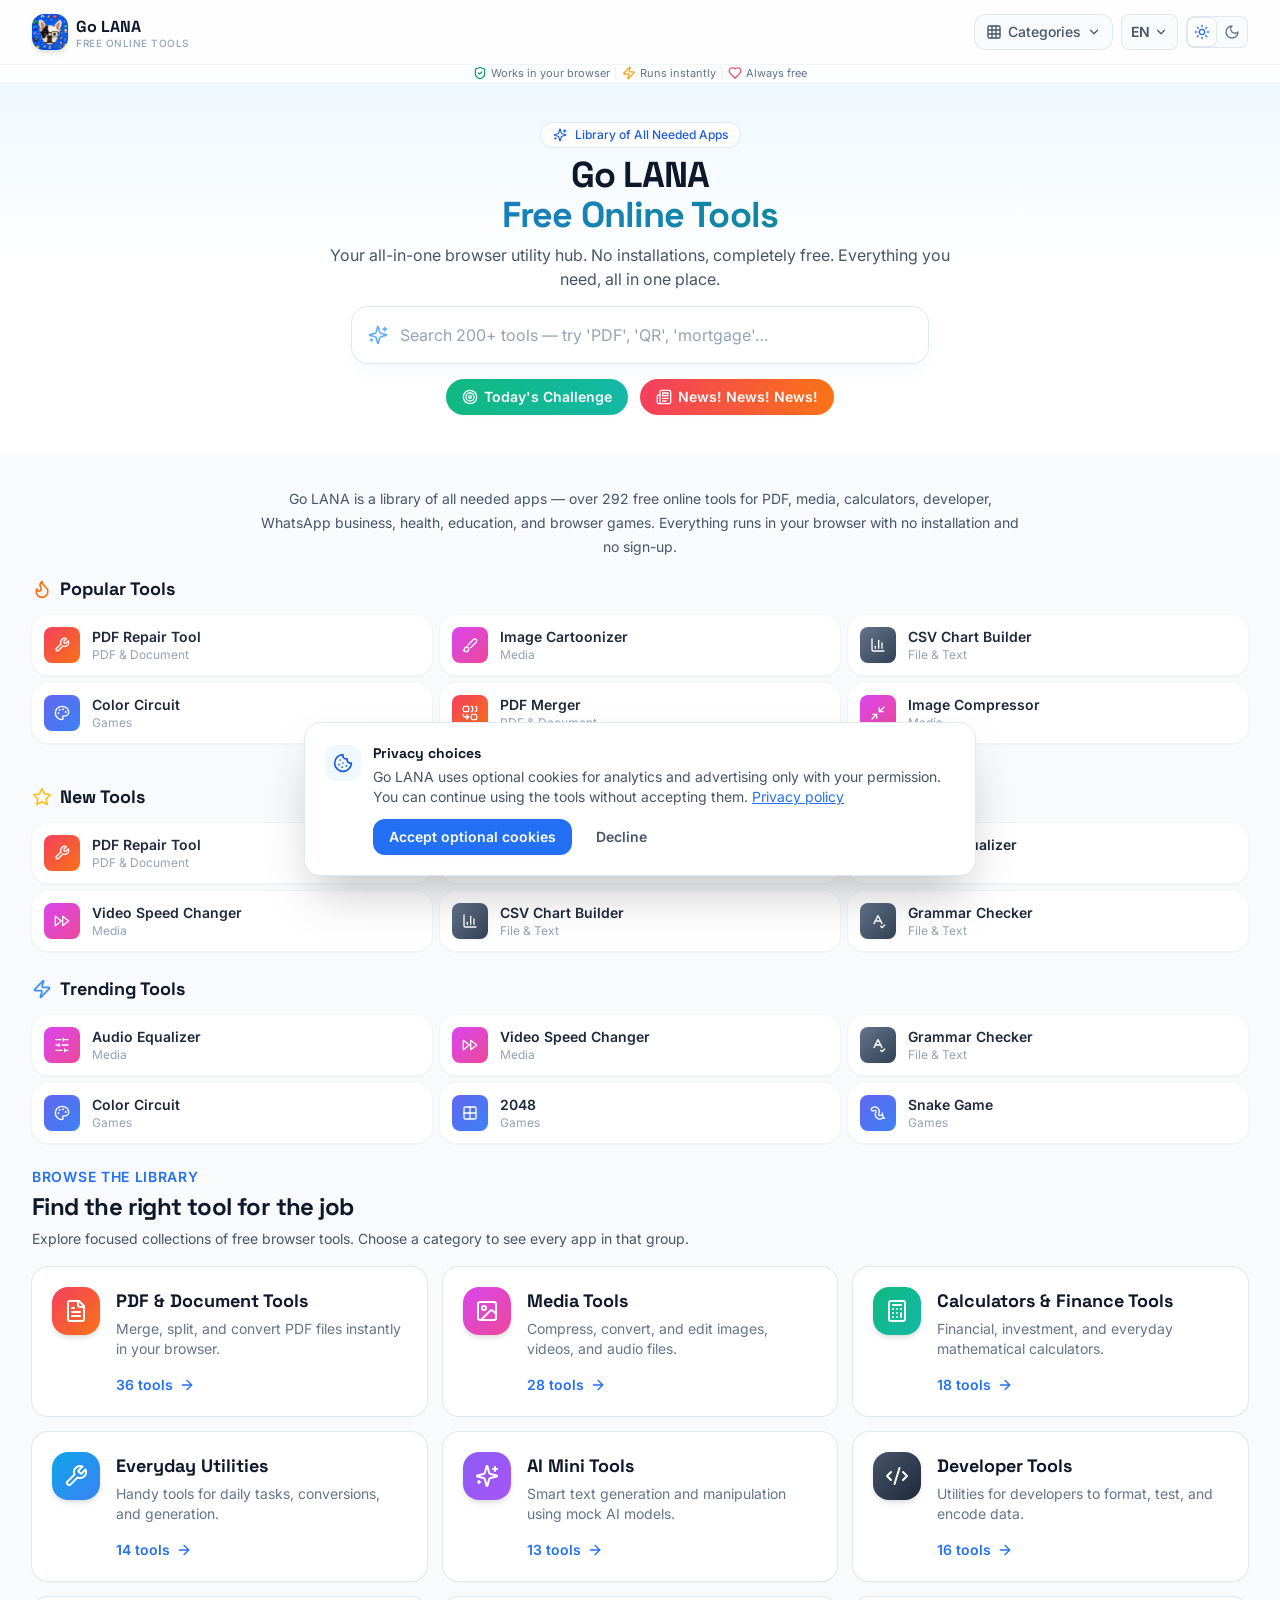
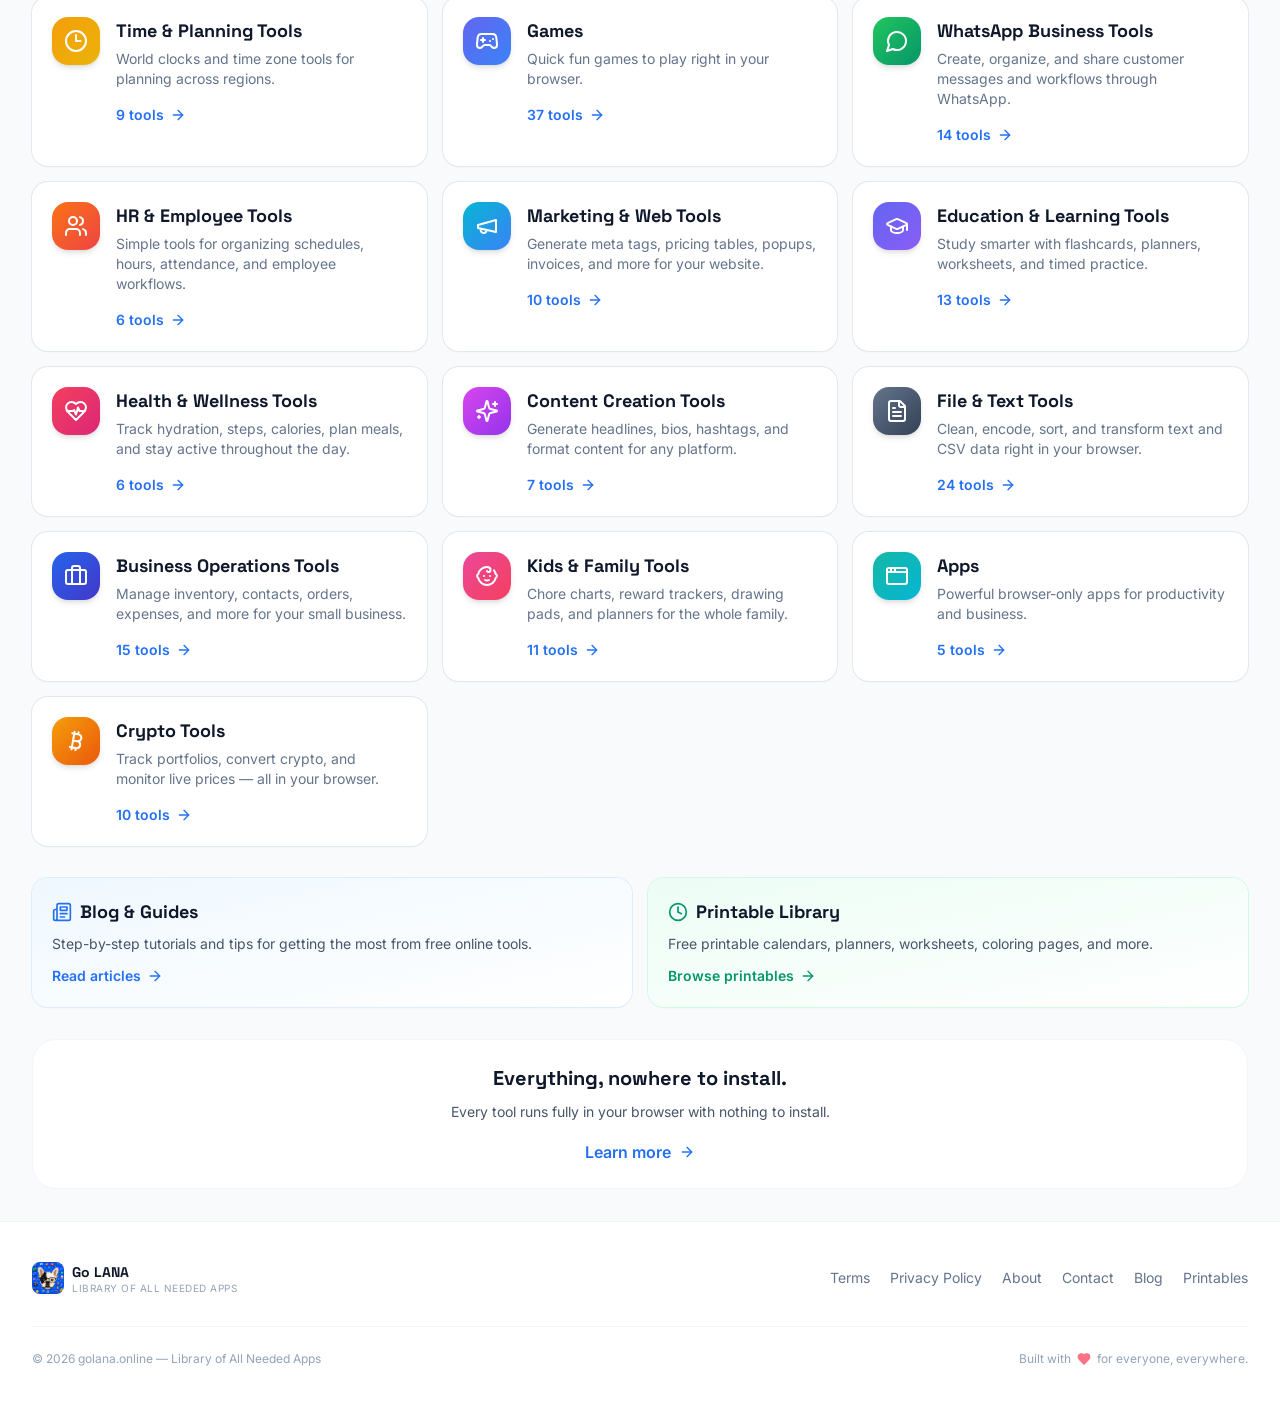
==== index.html @ 44fa3466 "Version 45 - Fixed Daily Homework" ====
<!doctype html>
<html lang="en">
  <head>
    <meta charset="UTF-8" />
    <link rel="icon" type="image/png" href="/icon.png" />
    <meta name="viewport" content="width=device-width, initial-scale=1.0" />
    <meta name="description" content="Go LANA — Free Online Tools. A library of all needed apps: PDF, media, calculators, utilities, AI, developer tools, games and more. No installations, completely free." />
    <meta name="ai-content" content="true" />
    <meta name="llm-friendly" content="true" />
    <meta name="structured-data" content="enabled" />
    <meta name="last-updated" content="2026-09-14" />
    <meta name="google-adsense-account" content="ca-pub-1838841424732275" />
    <meta name="google-site-verification" content="e6k9hyZIUOwRAFgraq1MeLa_KR2uTgmNMEaawZYPJcY" />
    <link rel="alternate" hrefLang="x-default" href="https://golana.online" />
    <script type="application/ld+json">
    {
      "@context": "https://schema.org",
      "@type": "Organization",
      "name": "Go LANA",
      "url": "https://golana.online",
      "logo": "https://golana.online/icon.png",
      "description": "Free online tools, calculators, converters, games, and printables that run entirely in your browser.",
      "email": "golana.online@gmail.com"
    }
    </script>
    <script type="application/ld+json">
    {
      "@context": "https://schema.org",
      "@type": "WebSite",
      "name": "Go LANA",
      "url": "https://golana.online",
      "potentialAction": {
        "@type": "SearchAction",
        "target": {
          "@type": "EntryPoint",
          "urlTemplate": "https://golana.online/?q={search_term_string}"
        },
        "query-input": "required name=search_term_string"
      }
    }
    </script>
    <title>Go LANA — Free Online Tools</title>
    <meta property="og:image" content="https://golana.online/icon.png" />
    <meta name="twitter:card" content="summary_large_image" />
    <meta name="twitter:image" content="https://golana.online/icon.png" />
    <script async src="https://pagead2.googlesyndication.com/pagead/js/adsbygoogle.js?client=ca-pub-1838841424732275"
      crossorigin="anonymous" data-ad-client="ca-pub-1838841424732275"></script>
    <!-- Google tag (gtag.js) -->
    <script async src="https://www.googletagmanager.com/gtag/js?id=G-EPSS2SX1LB"></script>
    <script>
      window.dataLayer = window.dataLayer || [];
      function gtag(){dataLayer.push(arguments);}
      gtag('js', new Date());
      gtag('config', 'G-EPSS2SX1LB');
    </script>
    <link rel="preconnect" href="https://fonts.googleapis.com" />
    <link rel="preconnect" href="https://fonts.gstatic.com" crossorigin />
    <link href="https://fonts.googleapis.com/css2?family=Inter:wght@400;500;600;700&family=Space+Grotesk:wght@500;600;700&display=swap" rel="stylesheet" />
    <link rel="alternate" type="text/plain" href="/llms.txt" />
    <link rel="alternate" type="text/plain" href="/ai.txt" />
    <script type="module" crossorigin src="/assets/index-BkbF9NR-.js"></script>
    <link rel="stylesheet" crossorigin href="/assets/index-C2apzm7P.css">
  </head>
  <body>
    <div id="root">
      <noscript>
        <main style="max-width: 760px; margin: 0 auto; padding: 48px 20px; font-family: Arial, sans-serif; color: #0f172a;">
          <h1>Go LANA — Free Online Tools</h1>
          <p>Go LANA is a library of free browser-based tools for PDFs, media, calculators, developer utilities, business tasks, education, health, and games.</p>
          <p>JavaScript is required to use the interactive tools. You can browse the <a href="/sitemap.xml">site map</a> or read our <a href="/#/page/about">about page</a>.</p>
        </main>
      </noscript>
    </div>
  </body>
</html>
---- assets/index-C2apzm7P.css ----
*,:before,:after{--tw-border-spacing-x: 0;--tw-border-spacing-y: 0;--tw-translate-x: 0;--tw-translate-y: 0;--tw-rotate: 0;--tw-skew-x: 0;--tw-skew-y: 0;--tw-scale-x: 1;--tw-scale-y: 1;--tw-pan-x: ;--tw-pan-y: ;--tw-pinch-zoom: ;--tw-scroll-snap-strictness: proximity;--tw-gradient-from-position: ;--tw-gradient-via-position: ;--tw-gradient-to-position: ;--tw-ordinal: ;--tw-slashed-zero: ;--tw-numeric-figure: ;--tw-numeric-spacing: ;--tw-numeric-fraction: ;--tw-ring-inset: ;--tw-ring-offset-width: 0px;--tw-ring-offset-color: #fff;--tw-ring-color: rgb(59 130 246 / .5);--tw-ring-offset-shadow: 0 0 #0000;--tw-ring-shadow: 0 0 #0000;--tw-shadow: 0 0 #0000;--tw-shadow-colored: 0 0 #0000;--tw-blur: ;--tw-brightness: ;--tw-contrast: ;--tw-grayscale: ;--tw-hue-rotate: ;--tw-invert: ;--tw-saturate: ;--tw-sepia: ;--tw-drop-shadow: ;--tw-backdrop-blur: ;--tw-backdrop-brightness: ;--tw-backdrop-contrast: ;--tw-backdrop-grayscale: ;--tw-backdrop-hue-rotate: ;--tw-backdrop-invert: ;--tw-backdrop-opacity: ;--tw-backdrop-saturate: ;--tw-backdrop-sepia: ;--tw-contain-size: ;--tw-contain-layout: ;--tw-contain-paint: ;--tw-contain-style: }::backdrop{--tw-border-spacing-x: 0;--tw-border-spacing-y: 0;--tw-translate-x: 0;--tw-translate-y: 0;--tw-rotate: 0;--tw-skew-x: 0;--tw-skew-y: 0;--tw-scale-x: 1;--tw-scale-y: 1;--tw-pan-x: ;--tw-pan-y: ;--tw-pinch-zoom: ;--tw-scroll-snap-strictness: proximity;--tw-gradient-from-position: ;--tw-gradient-via-position: ;--tw-gradient-to-position: ;--tw-ordinal: ;--tw-slashed-zero: ;--tw-numeric-figure: ;--tw-numeric-spacing: ;--tw-numeric-fraction: ;--tw-ring-inset: ;--tw-ring-offset-width: 0px;--tw-ring-offset-color: #fff;--tw-ring-color: rgb(59 130 246 / .5);--tw-ring-offset-shadow: 0 0 #0000;--tw-ring-shadow: 0 0 #0000;--tw-shadow: 0 0 #0000;--tw-shadow-colored: 0 0 #0000;--tw-blur: ;--tw-brightness: ;--tw-contrast: ;--tw-grayscale: ;--tw-hue-rotate: ;--tw-invert: ;--tw-saturate: ;--tw-sepia: ;--tw-drop-shadow: ;--tw-backdrop-blur: ;--tw-backdrop-brightness: ;--tw-backdrop-contrast: ;--tw-backdrop-grayscale: ;--tw-backdrop-hue-rotate: ;--tw-backdrop-invert: ;--tw-backdrop-opacity: ;--tw-backdrop-saturate: ;--tw-backdrop-sepia: ;--tw-contain-size: ;--tw-contain-layout: ;--tw-contain-paint: ;--tw-contain-style: }*,:before,:after{box-sizing:border-box;border-width:0;border-style:solid;border-color:#e5e7eb}:before,:after{--tw-content: ""}html,:host{line-height:1.5;-webkit-text-size-adjust:100%;-moz-tab-size:4;-o-tab-size:4;tab-size:4;font-family:Inter,ui-sans-serif,system-ui,sans-serif;font-feature-settings:normal;font-variation-settings:normal;-webkit-tap-highlight-color:transparent}body{margin:0;line-height:inherit}hr{height:0;color:inherit;border-top-width:1px}abbr:where([title]){-webkit-text-decoration:underline dotted;text-decoration:underline dotted}h1,h2,h3,h4,h5,h6{font-size:inherit;font-weight:inherit}a{color:inherit;text-decoration:inherit}b,strong{font-weight:bolder}code,kbd,samp,pre{font-family:ui-monospace,SFMono-Regular,Menlo,Monaco,Consolas,Liberation Mono,Courier New,monospace;font-feature-settings:normal;font-variation-settings:normal;font-size:1em}small{font-size:80%}sub,sup{font-size:75%;line-height:0;position:relative;vertical-align:baseline}sub{bottom:-.25em}sup{top:-.5em}table{text-indent:0;border-color:inherit;border-collapse:collapse}button,input,optgroup,select,textarea{font-family:inherit;font-feature-settings:inherit;font-variation-settings:inherit;font-size:100%;font-weight:inherit;line-height:inherit;letter-spacing:inherit;color:inherit;margin:0;padding:0}button,select{text-transform:none}button,input:where([type=button]),input:where([type=reset]),input:where([type=submit]){-webkit-appearance:button;background-color:transparent;background-image:none}:-moz-focusring{outline:auto}:-moz-ui-invalid{box-shadow:none}progress{vertical-align:baseline}::-webkit-inner-spin-button,::-webkit-outer-spin-button{height:auto}[type=search]{-webkit-appearance:textfield;outline-offset:-2px}::-webkit-search-decoration{-webkit-appearance:none}::-webkit-file-upload-button{-webkit-appearance:button;font:inherit}summary{display:list-item}blockquote,dl,dd,h1,h2,h3,h4,h5,h6,hr,figure,p,pre{margin:0}fieldset{margin:0;padding:0}legend{padding:0}ol,ul,menu{list-style:none;margin:0;padding:0}dialog{padding:0}textarea{resize:vertical}input::-moz-placeholder,textarea::-moz-placeholder{opacity:1;color:#9ca3af}input::placeholder,textarea::placeholder{opacity:1;color:#9ca3af}button,[role=button]{cursor:pointer}:disabled{cursor:default}img,svg,video,canvas,audio,iframe,embed,object{display:block;vertical-align:middle}img,video{max-width:100%;height:auto}[hidden]:where(:not([hidden=until-found])){display:none}.container{width:100%}@media (min-width: 400px){.container{max-width:400px}}@media (min-width: 640px){.container{max-width:640px}}@media (min-width: 768px){.container{max-width:768px}}@media (min-width: 1024px){.container{max-width:1024px}}@media (min-width: 1280px){.container{max-width:1280px}}@media (min-width: 1536px){.container{max-width:1536px}}.container-page{margin-left:auto;margin-right:auto;width:100%;max-width:80rem;padding-left:1rem;padding-right:1rem}@media (min-width: 640px){.container-page{padding-left:1.5rem;padding-right:1.5rem}}@media (min-width: 1024px){.container-page{padding-left:2rem;padding-right:2rem}}.btn-primary{display:inline-flex;align-items:center;justify-content:center;gap:.5rem;overflow-wrap:break-word;border-radius:.75rem;padding:.625rem 1rem;text-align:center;font-size:.875rem;line-height:1.25rem;font-weight:600;line-height:1.25;transition-property:all;transition-timing-function:cubic-bezier(.4,0,.2,1);transition-duration:.2s}.btn-primary:focus{outline:2px solid transparent;outline-offset:2px}.btn-primary:focus-visible{--tw-ring-offset-shadow: var(--tw-ring-inset) 0 0 0 var(--tw-ring-offset-width) var(--tw-ring-offset-color);--tw-ring-shadow: var(--tw-ring-inset) 0 0 0 calc(2px + var(--tw-ring-offset-width)) var(--tw-ring-color);box-shadow:var(--tw-ring-offset-shadow),var(--tw-ring-shadow),var(--tw-shadow, 0 0 #0000);--tw-ring-opacity: 1;--tw-ring-color: rgb(59 142 255 / var(--tw-ring-opacity, 1));--tw-ring-offset-width: 2px}.btn-primary:disabled{cursor:not-allowed;opacity:.5}.btn-primary{--tw-bg-opacity: 1;background-color:rgb(36 112 245 / var(--tw-bg-opacity, 1));--tw-text-opacity: 1;color:rgb(255 255 255 / var(--tw-text-opacity, 1));--tw-shadow: 0 1px 2px 0 rgb(0 0 0 / .05);--tw-shadow-colored: 0 1px 2px 0 var(--tw-shadow-color);box-shadow:var(--tw-ring-offset-shadow, 0 0 #0000),var(--tw-ring-shadow, 0 0 #0000),var(--tw-shadow)}.dark .btn-primary{color:#f1f5f9;box-shadow:none}.btn-primary:hover{--tw-bg-opacity: 1;background-color:rgb(28 90 224 / var(--tw-bg-opacity, 1))}.btn-primary:active{--tw-scale-x: .98;--tw-scale-y: .98;transform:translate(var(--tw-translate-x),var(--tw-translate-y)) rotate(var(--tw-rotate)) skew(var(--tw-skew-x)) skewY(var(--tw-skew-y)) scaleX(var(--tw-scale-x)) scaleY(var(--tw-scale-y))}.btn-secondary{display:inline-flex;align-items:center;justify-content:center;gap:.5rem;overflow-wrap:break-word;border-radius:.75rem;padding:.625rem 1rem;text-align:center;font-size:.875rem;line-height:1.25rem;font-weight:600;line-height:1.25;transition-property:all;transition-timing-function:cubic-bezier(.4,0,.2,1);transition-duration:.2s}.btn-secondary:focus{outline:2px solid transparent;outline-offset:2px}.btn-secondary:focus-visible{--tw-ring-offset-shadow: var(--tw-ring-inset) 0 0 0 var(--tw-ring-offset-width) var(--tw-ring-offset-color);--tw-ring-shadow: var(--tw-ring-inset) 0 0 0 calc(2px + var(--tw-ring-offset-width)) var(--tw-ring-color);box-shadow:var(--tw-ring-offset-shadow),var(--tw-ring-shadow),var(--tw-shadow, 0 0 #0000);--tw-ring-opacity: 1;--tw-ring-color: rgb(59 142 255 / var(--tw-ring-opacity, 1));--tw-ring-offset-width: 2px}.btn-secondary:disabled{cursor:not-allowed;opacity:.5}.btn-secondary{--tw-bg-opacity: 1;background-color:rgb(255 255 255 / var(--tw-bg-opacity, 1));--tw-text-opacity: 1;color:rgb(51 65 85 / var(--tw-text-opacity, 1));--tw-ring-offset-shadow: var(--tw-ring-inset) 0 0 0 var(--tw-ring-offset-width) var(--tw-ring-offset-color);--tw-ring-shadow: var(--tw-ring-inset) 0 0 0 calc(1px + var(--tw-ring-offset-width)) var(--tw-ring-color);box-shadow:var(--tw-ring-offset-shadow),var(--tw-ring-shadow),var(--tw-shadow, 0 0 #0000);--tw-ring-inset: inset;--tw-ring-opacity: 1;--tw-ring-color: rgb(226 232 240 / var(--tw-ring-opacity, 1))}.dark .btn-secondary{background-color:#131c31;color:#cbd5e1;--tw-ring-color: #1e293b;box-shadow:inset 0 0 0 var(--tw-ring-inset-width, 0) var(--tw-ring-color)}.dark .btn-secondary:hover{background-color:#1e293b;--tw-ring-color: #475569}.btn-secondary:hover{--tw-bg-opacity: 1;background-color:rgb(248 250 252 / var(--tw-bg-opacity, 1));--tw-ring-opacity: 1;--tw-ring-color: rgb(203 213 225 / var(--tw-ring-opacity, 1))}.btn-ghost{display:inline-flex;align-items:center;justify-content:center;gap:.5rem;overflow-wrap:break-word;border-radius:.75rem;padding:.625rem 1rem;text-align:center;font-size:.875rem;line-height:1.25rem;font-weight:600;line-height:1.25;transition-property:all;transition-timing-function:cubic-bezier(.4,0,.2,1);transition-duration:.2s}.btn-ghost:focus{outline:2px solid transparent;outline-offset:2px}.btn-ghost:focus-visible{--tw-ring-offset-shadow: var(--tw-ring-inset) 0 0 0 var(--tw-ring-offset-width) var(--tw-ring-offset-color);--tw-ring-shadow: var(--tw-ring-inset) 0 0 0 calc(2px + var(--tw-ring-offset-width)) var(--tw-ring-color);box-shadow:var(--tw-ring-offset-shadow),var(--tw-ring-shadow),var(--tw-shadow, 0 0 #0000);--tw-ring-opacity: 1;--tw-ring-color: rgb(59 142 255 / var(--tw-ring-opacity, 1));--tw-ring-offset-width: 2px}.btn-ghost:disabled{cursor:not-allowed;opacity:.5}.btn-ghost{--tw-text-opacity: 1;color:rgb(71 85 105 / var(--tw-text-opacity, 1))}.dark .btn-ghost{color:#94a3b8}.dark .btn-ghost:hover{background-color:#1e293b;color:#f1f5f9}.btn-ghost:hover{--tw-bg-opacity: 1;background-color:rgb(241 245 249 / var(--tw-bg-opacity, 1));--tw-text-opacity: 1;color:rgb(15 23 42 / var(--tw-text-opacity, 1))}.card{border-radius:1rem;--tw-bg-opacity: 1;background-color:rgb(255 255 255 / var(--tw-bg-opacity, 1));--tw-shadow: 0 1px 2px 0 rgb(16 24 40 / .04), 0 1px 3px 0 rgb(16 24 40 / .06);--tw-shadow-colored: 0 1px 2px 0 var(--tw-shadow-color), 0 1px 3px 0 var(--tw-shadow-color);box-shadow:var(--tw-ring-offset-shadow, 0 0 #0000),var(--tw-ring-shadow, 0 0 #0000),var(--tw-shadow);--tw-ring-offset-shadow: var(--tw-ring-inset) 0 0 0 var(--tw-ring-offset-width) var(--tw-ring-offset-color);--tw-ring-shadow: var(--tw-ring-inset) 0 0 0 calc(1px + var(--tw-ring-offset-width)) var(--tw-ring-color);box-shadow:var(--tw-ring-offset-shadow),var(--tw-ring-shadow),var(--tw-shadow, 0 0 #0000);--tw-ring-opacity: 1;--tw-ring-color: rgb(241 245 249 / var(--tw-ring-opacity, 1));transition-property:all;transition-timing-function:cubic-bezier(.4,0,.2,1);transition-duration:.2s}.dark .card{background-color:#131c31;--tw-ring-color: #1e293b;box-shadow:none}.\!input{width:100%;min-width:0px;border-radius:.75rem;border-width:0px;--tw-bg-opacity: 1;background-color:rgb(255 255 255 / var(--tw-bg-opacity, 1));padding:.625rem .875rem;font-size:.875rem;line-height:1.25rem;--tw-text-opacity: 1;color:rgb(15 23 42 / var(--tw-text-opacity, 1));--tw-ring-offset-shadow: var(--tw-ring-inset) 0 0 0 var(--tw-ring-offset-width) var(--tw-ring-offset-color);--tw-ring-shadow: var(--tw-ring-inset) 0 0 0 calc(1px + var(--tw-ring-offset-width)) var(--tw-ring-color);box-shadow:var(--tw-ring-offset-shadow),var(--tw-ring-shadow),var(--tw-shadow, 0 0 #0000);--tw-ring-inset: inset;--tw-ring-opacity: 1;--tw-ring-color: rgb(226 232 240 / var(--tw-ring-opacity, 1));transition-property:color,background-color,border-color,text-decoration-color,fill,stroke,opacity,box-shadow,transform,filter,-webkit-backdrop-filter;transition-property:color,background-color,border-color,text-decoration-color,fill,stroke,opacity,box-shadow,transform,filter,backdrop-filter;transition-property:color,background-color,border-color,text-decoration-color,fill,stroke,opacity,box-shadow,transform,filter,backdrop-filter,-webkit-backdrop-filter;transition-timing-function:cubic-bezier(.4,0,.2,1);transition-duration:.15s}.dark .\!input{background-color:#131c31;color:#f1f5f9}.dark .\!input::-moz-placeholder{color:#475569}.dark .\!input::placeholder{color:#475569}.dark .\!input{--tw-ring-color: #1e293b;box-shadow:inset 0 0 0 var(--tw-ring-inset-width, 0) var(--tw-ring-color)}.\!input::-moz-placeholder{--tw-text-opacity: 1;color:rgb(148 163 184 / var(--tw-text-opacity, 1))}.\!input::placeholder{--tw-text-opacity: 1;color:rgb(148 163 184 / var(--tw-text-opacity, 1))}.\!input:focus{outline:2px solid transparent;outline-offset:2px;--tw-ring-offset-shadow: var(--tw-ring-inset) 0 0 0 var(--tw-ring-offset-width) var(--tw-ring-offset-color);--tw-ring-shadow: var(--tw-ring-inset) 0 0 0 calc(2px + var(--tw-ring-offset-width)) var(--tw-ring-color);box-shadow:var(--tw-ring-offset-shadow),var(--tw-ring-shadow),var(--tw-shadow, 0 0 #0000);--tw-ring-opacity: 1;--tw-ring-color: rgb(59 142 255 / var(--tw-ring-opacity, 1))}.input{width:100%;min-width:0px;border-radius:.75rem;border-width:0px;--tw-bg-opacity: 1;background-color:rgb(255 255 255 / var(--tw-bg-opacity, 1));padding:.625rem .875rem;font-size:.875rem;line-height:1.25rem;--tw-text-opacity: 1;color:rgb(15 23 42 / var(--tw-text-opacity, 1));--tw-ring-offset-shadow: var(--tw-ring-inset) 0 0 0 var(--tw-ring-offset-width) var(--tw-ring-offset-color);--tw-ring-shadow: var(--tw-ring-inset) 0 0 0 calc(1px + var(--tw-ring-offset-width)) var(--tw-ring-color);box-shadow:var(--tw-ring-offset-shadow),var(--tw-ring-shadow),var(--tw-shadow, 0 0 #0000);--tw-ring-inset: inset;--tw-ring-opacity: 1;--tw-ring-color: rgb(226 232 240 / var(--tw-ring-opacity, 1));transition-property:color,background-color,border-color,text-decoration-color,fill,stroke,opacity,box-shadow,transform,filter,-webkit-backdrop-filter;transition-property:color,background-color,border-color,text-decoration-color,fill,stroke,opacity,box-shadow,transform,filter,backdrop-filter;transition-property:color,background-color,border-color,text-decoration-color,fill,stroke,opacity,box-shadow,transform,filter,backdrop-filter,-webkit-backdrop-filter;transition-timing-function:cubic-bezier(.4,0,.2,1);transition-duration:.15s}.dark .input{background-color:#131c31;color:#f1f5f9}.dark .input::-moz-placeholder{color:#475569}.dark .input::placeholder{color:#475569}.dark .input{--tw-ring-color: #1e293b;box-shadow:inset 0 0 0 var(--tw-ring-inset-width, 0) var(--tw-ring-color)}.input::-moz-placeholder{--tw-text-opacity: 1;color:rgb(148 163 184 / var(--tw-text-opacity, 1))}.input::placeholder{--tw-text-opacity: 1;color:rgb(148 163 184 / var(--tw-text-opacity, 1))}.input:focus{outline:2px solid transparent;outline-offset:2px;--tw-ring-offset-shadow: var(--tw-ring-inset) 0 0 0 var(--tw-ring-offset-width) var(--tw-ring-offset-color);--tw-ring-shadow: var(--tw-ring-inset) 0 0 0 calc(2px + var(--tw-ring-offset-width)) var(--tw-ring-color);box-shadow:var(--tw-ring-offset-shadow),var(--tw-ring-shadow),var(--tw-shadow, 0 0 #0000);--tw-ring-opacity: 1;--tw-ring-color: rgb(59 142 255 / var(--tw-ring-opacity, 1))}.\!label{margin-bottom:.375rem;display:block;font-size:.875rem;line-height:1.25rem;font-weight:500;--tw-text-opacity: 1;color:rgb(51 65 85 / var(--tw-text-opacity, 1))}.dark .\!label{color:#cbd5e1}.label{margin-bottom:.375rem;display:block;font-size:.875rem;line-height:1.25rem;font-weight:500;--tw-text-opacity: 1;color:rgb(51 65 85 / var(--tw-text-opacity, 1))}.dark .label{color:#cbd5e1}.badge{display:inline-flex;align-items:center;gap:.25rem;border-radius:9999px;padding:.125rem .625rem;font-size:.75rem;line-height:1rem;font-weight:500}.sr-only{position:absolute;width:1px;height:1px;padding:0;margin:-1px;overflow:hidden;clip:rect(0,0,0,0);white-space:nowrap;border-width:0}.pointer-events-none{pointer-events:none}.\!visible{visibility:visible!important}.visible{visibility:visible}.invisible{visibility:hidden}.collapse{visibility:collapse}.static{position:static}.fixed{position:fixed}.absolute{position:absolute}.relative{position:relative}.sticky{position:sticky}.inset-0{top:0;right:0;bottom:0;left:0}.inset-0\.5{top:.125rem;right:.125rem;bottom:.125rem;left:.125rem}.inset-1{top:.25rem;right:.25rem;bottom:.25rem;left:.25rem}.inset-x-3{left:.75rem;right:.75rem}.inset-y-0{top:0;bottom:0}.-bottom-1{bottom:-.25rem}.-left-1{left:-.25rem}.-left-2{left:-.5rem}.-right-1{right:-.25rem}.-right-2{right:-.5rem}.-top-1{top:-.25rem}.-top-2{top:-.5rem}.-top-24{top:-6rem}.-top-3{top:-.75rem}.bottom-0{bottom:0}.bottom-1{bottom:.25rem}.bottom-1\/3{bottom:33.333333%}.bottom-2{bottom:.5rem}.bottom-3{bottom:.75rem}.bottom-5{bottom:1.25rem}.bottom-8{bottom:2rem}.left-0{left:0}.left-1{left:.25rem}.left-1\/2{left:50%}.left-2\.5{left:.625rem}.left-3{left:.75rem}.left-4{left:1rem}.right-0{right:0}.right-1{right:.25rem}.right-3{right:.75rem}.right-4{right:1rem}.right-5{right:1.25rem}.top-0{top:0}.top-1{top:.25rem}.top-1\/2{top:50%}.top-3{top:.75rem}.top-32{top:8rem}.top-8{top:2rem}.-z-10{z-index:-10}.z-10{z-index:10}.z-20{z-index:20}.z-30{z-index:30}.z-40{z-index:40}.z-50{z-index:50}.col-span-1{grid-column:span 1 / span 1}.col-span-2{grid-column:span 2 / span 2}.col-span-3{grid-column:span 3 / span 3}.col-span-4{grid-column:span 4 / span 4}.col-span-5{grid-column:span 5 / span 5}.col-span-6{grid-column:span 6 / span 6}.mx-0\.5{margin-left:.125rem;margin-right:.125rem}.mx-1{margin-left:.25rem;margin-right:.25rem}.mx-4{margin-left:1rem;margin-right:1rem}.mx-auto{margin-left:auto;margin-right:auto}.my-2{margin-top:.5rem;margin-bottom:.5rem}.my-4{margin-top:1rem;margin-bottom:1rem}.-mt-0\.5{margin-top:-.125rem}.mb-0\.5{margin-bottom:.125rem}.mb-1{margin-bottom:.25rem}.mb-1\.5{margin-bottom:.375rem}.mb-2{margin-bottom:.5rem}.mb-3{margin-bottom:.75rem}.mb-4{margin-bottom:1rem}.mb-5{margin-bottom:1.25rem}.mb-6{margin-bottom:1.5rem}.ml-1{margin-left:.25rem}.ml-2{margin-left:.5rem}.ml-4{margin-left:1rem}.ml-5{margin-left:1.25rem}.ml-auto{margin-left:auto}.mr-0\.5{margin-right:.125rem}.mr-1{margin-right:.25rem}.mr-1\.5{margin-right:.375rem}.mr-2{margin-right:.5rem}.mt-0\.5{margin-top:.125rem}.mt-1{margin-top:.25rem}.mt-1\.5{margin-top:.375rem}.mt-10{margin-top:2.5rem}.mt-12{margin-top:3rem}.mt-2{margin-top:.5rem}.mt-2\.5{margin-top:.625rem}.mt-3{margin-top:.75rem}.mt-4{margin-top:1rem}.mt-5{margin-top:1.25rem}.mt-6{margin-top:1.5rem}.mt-8{margin-top:2rem}.mt-\[8vh\]{margin-top:8vh}.mt-auto{margin-top:auto}.line-clamp-1{overflow:hidden;display:-webkit-box;-webkit-box-orient:vertical;-webkit-line-clamp:1}.line-clamp-2{overflow:hidden;display:-webkit-box;-webkit-box-orient:vertical;-webkit-line-clamp:2}.line-clamp-3{overflow:hidden;display:-webkit-box;-webkit-box-orient:vertical;-webkit-line-clamp:3}.block{display:block}.inline-block{display:inline-block}.inline{display:inline}.flex{display:flex}.inline-flex{display:inline-flex}.table{display:table}.grid{display:grid}.contents{display:contents}.hidden{display:none}.aspect-\[3\/4\]{aspect-ratio:3/4}.aspect-square{aspect-ratio:1 / 1}.h-0{height:0px}.h-1{height:.25rem}.h-1\.5{height:.375rem}.h-1\/2{height:50%}.h-1\/3{height:33.333333%}.h-10{height:2.5rem}.h-11{height:2.75rem}.h-12{height:3rem}.h-14{height:3.5rem}.h-16{height:4rem}.h-2{height:.5rem}.h-2\.5{height:.625rem}.h-20{height:5rem}.h-24{height:6rem}.h-28{height:7rem}.h-3{height:.75rem}.h-3\.5{height:.875rem}.h-3\/5{height:60%}.h-32{height:8rem}.h-4{height:1rem}.h-44{height:11rem}.h-48{height:12rem}.h-5{height:1.25rem}.h-56{height:14rem}.h-6{height:1.5rem}.h-64{height:16rem}.h-7{height:1.75rem}.h-72{height:18rem}.h-8{height:2rem}.h-9{height:2.25rem}.h-\[220px\]{height:220px}.h-\[420px\]{height:420px}.h-auto{height:auto}.h-full{height:100%}.max-h-40{max-height:10rem}.max-h-48{max-height:12rem}.max-h-64{max-height:16rem}.max-h-80{max-height:20rem}.max-h-96{max-height:24rem}.max-h-\[280px\]{max-height:280px}.max-h-\[300px\]{max-height:300px}.max-h-\[50vh\]{max-height:50vh}.max-h-\[55vh\]{max-height:55vh}.max-h-\[600px\]{max-height:600px}.max-h-\[75vh\]{max-height:75vh}.min-h-0{min-height:0px}.min-h-16{min-height:4rem}.min-h-20{min-height:5rem}.min-h-24{min-height:6rem}.min-h-\[1\.5rem\]{min-height:1.5rem}.min-h-\[100px\]{min-height:100px}.min-h-\[120px\]{min-height:120px}.min-h-\[140px\]{min-height:140px}.min-h-\[150px\]{min-height:150px}.min-h-\[160px\]{min-height:160px}.min-h-\[180px\]{min-height:180px}.min-h-\[200px\]{min-height:200px}.min-h-\[220px\]{min-height:220px}.min-h-\[240px\]{min-height:240px}.min-h-\[280px\]{min-height:280px}.min-h-\[28px\]{min-height:28px}.min-h-\[300px\]{min-height:300px}.min-h-\[3rem\]{min-height:3rem}.min-h-\[400px\]{min-height:400px}.min-h-\[50px\]{min-height:50px}.min-h-\[60px\]{min-height:60px}.min-h-\[70px\]{min-height:70px}.min-h-\[80px\]{min-height:80px}.min-h-\[90px\]{min-height:90px}.min-h-screen{min-height:100vh}.w-0{width:0px}.w-0\.5{width:.125rem}.w-1{width:.25rem}.w-1\.5{width:.375rem}.w-1\/2{width:50%}.w-1\/3{width:33.333333%}.w-10{width:2.5rem}.w-11{width:2.75rem}.w-12{width:3rem}.w-14{width:3.5rem}.w-16{width:4rem}.w-2{width:.5rem}.w-2\.5{width:.625rem}.w-20{width:5rem}.w-24{width:6rem}.w-28{width:7rem}.w-3{width:.75rem}.w-3\.5{width:.875rem}.w-3\/5{width:60%}.w-32{width:8rem}.w-36{width:9rem}.w-4{width:1rem}.w-44{width:11rem}.w-48{width:12rem}.w-5{width:1.25rem}.w-56{width:14rem}.w-6{width:1.5rem}.w-7{width:1.75rem}.w-72{width:18rem}.w-8{width:2rem}.w-80{width:20rem}.w-9{width:2.25rem}.w-\[42rem\]{width:42rem}.w-\[80\%\]{width:80%}.w-auto{width:auto}.w-full{width:100%}.w-px{width:1px}.min-w-0{min-width:0px}.min-w-20{min-width:5rem}.min-w-\[180px\]{min-width:180px}.min-w-\[200px\]{min-width:200px}.min-w-\[40px\]{min-width:40px}.min-w-\[80px\]{min-width:80px}.max-w-2xl{max-width:42rem}.max-w-3xl{max-width:48rem}.max-w-4xl{max-width:56rem}.max-w-\[100px\]{max-width:100px}.max-w-\[120px\]{max-width:120px}.max-w-\[120vw\]{max-width:120vw}.max-w-\[180px\]{max-width:180px}.max-w-\[200px\]{max-width:200px}.max-w-\[240px\]{max-width:240px}.max-w-\[340px\]{max-width:340px}.max-w-\[80px\]{max-width:80px}.max-w-full{max-width:100%}.max-w-lg{max-width:32rem}.max-w-md{max-width:28rem}.max-w-none{max-width:none}.max-w-sm{max-width:24rem}.max-w-xl{max-width:36rem}.max-w-xs{max-width:20rem}.flex-1{flex:1 1 0%}.shrink{flex-shrink:1}.shrink-0{flex-shrink:0}.grow{flex-grow:1}.border-collapse{border-collapse:collapse}.-translate-x-1\/2{--tw-translate-x: -50%;transform:translate(var(--tw-translate-x),var(--tw-translate-y)) rotate(var(--tw-rotate)) skew(var(--tw-skew-x)) skewY(var(--tw-skew-y)) scaleX(var(--tw-scale-x)) scaleY(var(--tw-scale-y))}.-translate-y-1{--tw-translate-y: -.25rem;transform:translate(var(--tw-translate-x),var(--tw-translate-y)) rotate(var(--tw-rotate)) skew(var(--tw-skew-x)) skewY(var(--tw-skew-y)) scaleX(var(--tw-scale-x)) scaleY(var(--tw-scale-y))}.-translate-y-1\/2{--tw-translate-y: -50%;transform:translate(var(--tw-translate-x),var(--tw-translate-y)) rotate(var(--tw-rotate)) skew(var(--tw-skew-x)) skewY(var(--tw-skew-y)) scaleX(var(--tw-scale-x)) scaleY(var(--tw-scale-y))}.translate-y-0{--tw-translate-y: 0px;transform:translate(var(--tw-translate-x),var(--tw-translate-y)) rotate(var(--tw-rotate)) skew(var(--tw-skew-x)) skewY(var(--tw-skew-y)) scaleX(var(--tw-scale-x)) scaleY(var(--tw-scale-y))}.translate-y-3{--tw-translate-y: .75rem;transform:translate(var(--tw-translate-x),var(--tw-translate-y)) rotate(var(--tw-rotate)) skew(var(--tw-skew-x)) skewY(var(--tw-skew-y)) scaleX(var(--tw-scale-x)) scaleY(var(--tw-scale-y))}.-rotate-90{--tw-rotate: -90deg;transform:translate(var(--tw-translate-x),var(--tw-translate-y)) rotate(var(--tw-rotate)) skew(var(--tw-skew-x)) skewY(var(--tw-skew-y)) scaleX(var(--tw-scale-x)) scaleY(var(--tw-scale-y))}.scale-100{--tw-scale-x: 1;--tw-scale-y: 1;transform:translate(var(--tw-translate-x),var(--tw-translate-y)) rotate(var(--tw-rotate)) skew(var(--tw-skew-x)) skewY(var(--tw-skew-y)) scaleX(var(--tw-scale-x)) scaleY(var(--tw-scale-y))}.scale-105{--tw-scale-x: 1.05;--tw-scale-y: 1.05;transform:translate(var(--tw-translate-x),var(--tw-translate-y)) rotate(var(--tw-rotate)) skew(var(--tw-skew-x)) skewY(var(--tw-skew-y)) scaleX(var(--tw-scale-x)) scaleY(var(--tw-scale-y))}.scale-110{--tw-scale-x: 1.1;--tw-scale-y: 1.1;transform:translate(var(--tw-translate-x),var(--tw-translate-y)) rotate(var(--tw-rotate)) skew(var(--tw-skew-x)) skewY(var(--tw-skew-y)) scaleX(var(--tw-scale-x)) scaleY(var(--tw-scale-y))}.scale-125{--tw-scale-x: 1.25;--tw-scale-y: 1.25;transform:translate(var(--tw-translate-x),var(--tw-translate-y)) rotate(var(--tw-rotate)) skew(var(--tw-skew-x)) skewY(var(--tw-skew-y)) scaleX(var(--tw-scale-x)) scaleY(var(--tw-scale-y))}.scale-90{--tw-scale-x: .9;--tw-scale-y: .9;transform:translate(var(--tw-translate-x),var(--tw-translate-y)) rotate(var(--tw-rotate)) skew(var(--tw-skew-x)) skewY(var(--tw-skew-y)) scaleX(var(--tw-scale-x)) scaleY(var(--tw-scale-y))}.scale-95{--tw-scale-x: .95;--tw-scale-y: .95;transform:translate(var(--tw-translate-x),var(--tw-translate-y)) rotate(var(--tw-rotate)) skew(var(--tw-skew-x)) skewY(var(--tw-skew-y)) scaleX(var(--tw-scale-x)) scaleY(var(--tw-scale-y))}.transform{transform:translate(var(--tw-translate-x),var(--tw-translate-y)) rotate(var(--tw-rotate)) skew(var(--tw-skew-x)) skewY(var(--tw-skew-y)) scaleX(var(--tw-scale-x)) scaleY(var(--tw-scale-y))}@keyframes bounce{0%,to{transform:translateY(-25%);animation-timing-function:cubic-bezier(.8,0,1,1)}50%{transform:none;animation-timing-function:cubic-bezier(0,0,.2,1)}}.animate-bounce{animation:bounce 1s infinite}@keyframes fade-in{0%{opacity:0;transform:translateY(8px)}to{opacity:1;transform:translateY(0)}}.animate-fade-in{animation:fade-in .5s ease-out both}@keyframes fade-in-fast{0%{opacity:0}to{opacity:1}}.animate-fade-in-fast{animation:fade-in-fast .2s ease-out both}@keyframes pop{0%{transform:scale(.96);opacity:0}to{transform:scale(1);opacity:1}}.animate-pop{animation:pop .18s ease-out both}@keyframes pulse{50%{opacity:.5}}.animate-pulse{animation:pulse 2s cubic-bezier(.4,0,.6,1) infinite}@keyframes spin{to{transform:rotate(360deg)}}.animate-spin{animation:spin 1s linear infinite}.cursor-cell{cursor:cell}.cursor-col-resize{cursor:col-resize}.cursor-crosshair{cursor:crosshair}.cursor-default{cursor:default}.cursor-grab{cursor:grab}.cursor-not-allowed{cursor:not-allowed}.cursor-pointer{cursor:pointer}.cursor-row-resize{cursor:row-resize}.touch-none{touch-action:none}.select-none{-webkit-user-select:none;-moz-user-select:none;user-select:none}.resize-none{resize:none}.resize{resize:both}.list-decimal{list-style-type:decimal}.list-disc{list-style-type:disc}.grid-cols-1{grid-template-columns:repeat(1,minmax(0,1fr))}.grid-cols-10{grid-template-columns:repeat(10,minmax(0,1fr))}.grid-cols-12{grid-template-columns:repeat(12,minmax(0,1fr))}.grid-cols-2{grid-template-columns:repeat(2,minmax(0,1fr))}.grid-cols-3{grid-template-columns:repeat(3,minmax(0,1fr))}.grid-cols-4{grid-template-columns:repeat(4,minmax(0,1fr))}.grid-cols-5{grid-template-columns:repeat(5,minmax(0,1fr))}.grid-cols-7{grid-template-columns:repeat(7,minmax(0,1fr))}.grid-cols-8{grid-template-columns:repeat(8,minmax(0,1fr))}.grid-cols-9{grid-template-columns:repeat(9,minmax(0,1fr))}.grid-cols-\[1fr_70px_90px_32px\]{grid-template-columns:1fr 70px 90px 32px}.grid-cols-\[1fr_repeat\(7\,2\.5rem\)_3rem_2rem\]{grid-template-columns:1fr repeat(7,2.5rem) 3rem 2rem}.flex-col{flex-direction:column}.flex-wrap{flex-wrap:wrap}.items-start{align-items:flex-start}.items-end{align-items:flex-end}.items-center{align-items:center}.items-baseline{align-items:baseline}.justify-end{justify-content:flex-end}.justify-center{justify-content:center}.justify-between{justify-content:space-between}.justify-around{justify-content:space-around}.gap-0{gap:0px}.gap-0\.5{gap:.125rem}.gap-1{gap:.25rem}.gap-1\.5{gap:.375rem}.gap-2{gap:.5rem}.gap-2\.5{gap:.625rem}.gap-3{gap:.75rem}.gap-4{gap:1rem}.gap-5{gap:1.25rem}.gap-6{gap:1.5rem}.gap-px{gap:1px}.gap-x-1{-moz-column-gap:.25rem;column-gap:.25rem}.gap-x-3{-moz-column-gap:.75rem;column-gap:.75rem}.gap-x-5{-moz-column-gap:1.25rem;column-gap:1.25rem}.gap-x-6{-moz-column-gap:1.5rem;column-gap:1.5rem}.gap-y-0\.5{row-gap:.125rem}.gap-y-1{row-gap:.25rem}.gap-y-2{row-gap:.5rem}.space-y-0\.5>:not([hidden])~:not([hidden]){--tw-space-y-reverse: 0;margin-top:calc(.125rem * calc(1 - var(--tw-space-y-reverse)));margin-bottom:calc(.125rem * var(--tw-space-y-reverse))}.space-y-1>:not([hidden])~:not([hidden]){--tw-space-y-reverse: 0;margin-top:calc(.25rem * calc(1 - var(--tw-space-y-reverse)));margin-bottom:calc(.25rem * var(--tw-space-y-reverse))}.space-y-1\.5>:not([hidden])~:not([hidden]){--tw-space-y-reverse: 0;margin-top:calc(.375rem * calc(1 - var(--tw-space-y-reverse)));margin-bottom:calc(.375rem * var(--tw-space-y-reverse))}.space-y-2>:not([hidden])~:not([hidden]){--tw-space-y-reverse: 0;margin-top:calc(.5rem * calc(1 - var(--tw-space-y-reverse)));margin-bottom:calc(.5rem * var(--tw-space-y-reverse))}.space-y-2\.5>:not([hidden])~:not([hidden]){--tw-space-y-reverse: 0;margin-top:calc(.625rem * calc(1 - var(--tw-space-y-reverse)));margin-bottom:calc(.625rem * var(--tw-space-y-reverse))}.space-y-3>:not([hidden])~:not([hidden]){--tw-space-y-reverse: 0;margin-top:calc(.75rem * calc(1 - var(--tw-space-y-reverse)));margin-bottom:calc(.75rem * var(--tw-space-y-reverse))}.space-y-4>:not([hidden])~:not([hidden]){--tw-space-y-reverse: 0;margin-top:calc(1rem * calc(1 - var(--tw-space-y-reverse)));margin-bottom:calc(1rem * var(--tw-space-y-reverse))}.space-y-5>:not([hidden])~:not([hidden]){--tw-space-y-reverse: 0;margin-top:calc(1.25rem * calc(1 - var(--tw-space-y-reverse)));margin-bottom:calc(1.25rem * var(--tw-space-y-reverse))}.space-y-6>:not([hidden])~:not([hidden]){--tw-space-y-reverse: 0;margin-top:calc(1.5rem * calc(1 - var(--tw-space-y-reverse)));margin-bottom:calc(1.5rem * var(--tw-space-y-reverse))}.self-start{align-self:flex-start}.self-center{align-self:center}.overflow-auto{overflow:auto}.overflow-hidden{overflow:hidden}.overflow-x-auto{overflow-x:auto}.overflow-y-auto{overflow-y:auto}.truncate{overflow:hidden;text-overflow:ellipsis;white-space:nowrap}.whitespace-normal{white-space:normal}.whitespace-nowrap{white-space:nowrap}.whitespace-pre-line{white-space:pre-line}.whitespace-pre-wrap{white-space:pre-wrap}.break-words{overflow-wrap:break-word}.break-all{word-break:break-all}.rounded{border-radius:.25rem}.rounded-2xl{border-radius:1rem}.rounded-3xl{border-radius:1.5rem}.rounded-full{border-radius:9999px}.rounded-lg{border-radius:.5rem}.rounded-md{border-radius:.375rem}.rounded-none{border-radius:0}.rounded-sm{border-radius:.125rem}.rounded-xl{border-radius:.75rem}.rounded-t-lg{border-top-left-radius:.5rem;border-top-right-radius:.5rem}.border{border-width:1px}.border-0{border-width:0px}.border-2{border-width:2px}.border-4{border-width:4px}.border-b{border-bottom-width:1px}.border-b-2{border-bottom-width:2px}.border-l{border-left-width:1px}.border-l-2{border-left-width:2px}.border-l-4{border-left-width:4px}.border-l-\[12px\]{border-left-width:12px}.border-r{border-right-width:1px}.border-r-\[12px\]{border-right-width:12px}.border-t{border-top-width:1px}.border-t-\[20px\]{border-top-width:20px}.border-dashed{border-style:dashed}.border-double{border-style:double}.border-accent-500{--tw-border-opacity: 1;border-color:rgb(16 185 129 / var(--tw-border-opacity, 1))}.border-brand-400{--tw-border-opacity: 1;border-color:rgb(96 174 255 / var(--tw-border-opacity, 1))}.border-brand-500{--tw-border-opacity: 1;border-color:rgb(59 142 255 / var(--tw-border-opacity, 1))}.border-emerald-400{--tw-border-opacity: 1;border-color:rgb(52 211 153 / var(--tw-border-opacity, 1))}.border-emerald-500{--tw-border-opacity: 1;border-color:rgb(16 185 129 / var(--tw-border-opacity, 1))}.border-emerald-600{--tw-border-opacity: 1;border-color:rgb(5 150 105 / var(--tw-border-opacity, 1))}.border-indigo-500{--tw-border-opacity: 1;border-color:rgb(99 102 241 / var(--tw-border-opacity, 1))}.border-red-200{--tw-border-opacity: 1;border-color:rgb(254 202 202 / var(--tw-border-opacity, 1))}.border-red-400{--tw-border-opacity: 1;border-color:rgb(248 113 113 / var(--tw-border-opacity, 1))}.border-red-500{--tw-border-opacity: 1;border-color:rgb(239 68 68 / var(--tw-border-opacity, 1))}.border-red-600{--tw-border-opacity: 1;border-color:rgb(220 38 38 / var(--tw-border-opacity, 1))}.border-rose-500{--tw-border-opacity: 1;border-color:rgb(244 63 94 / var(--tw-border-opacity, 1))}.border-sky-200{--tw-border-opacity: 1;border-color:rgb(186 230 253 / var(--tw-border-opacity, 1))}.border-sky-300{--tw-border-opacity: 1;border-color:rgb(125 211 252 / var(--tw-border-opacity, 1))}.border-sky-400{--tw-border-opacity: 1;border-color:rgb(56 189 248 / var(--tw-border-opacity, 1))}.border-sky-500{--tw-border-opacity: 1;border-color:rgb(14 165 233 / var(--tw-border-opacity, 1))}.border-sky-600{--tw-border-opacity: 1;border-color:rgb(2 132 199 / var(--tw-border-opacity, 1))}.border-slate-100{--tw-border-opacity: 1;border-color:rgb(241 245 249 / var(--tw-border-opacity, 1))}.border-slate-200{--tw-border-opacity: 1;border-color:rgb(226 232 240 / var(--tw-border-opacity, 1))}.border-slate-300{--tw-border-opacity: 1;border-color:rgb(203 213 225 / var(--tw-border-opacity, 1))}.border-slate-400{--tw-border-opacity: 1;border-color:rgb(148 163 184 / var(--tw-border-opacity, 1))}.border-slate-800{--tw-border-opacity: 1;border-color:rgb(30 41 59 / var(--tw-border-opacity, 1))}.border-transparent{border-color:transparent}.border-white{--tw-border-opacity: 1;border-color:rgb(255 255 255 / var(--tw-border-opacity, 1))}.border-l-transparent{border-left-color:transparent}.border-r-transparent{border-right-color:transparent}.border-t-slate-800{--tw-border-opacity: 1;border-top-color:rgb(30 41 59 / var(--tw-border-opacity, 1))}.bg-accent-100{--tw-bg-opacity: 1;background-color:rgb(209 250 229 / var(--tw-bg-opacity, 1))}.bg-accent-200{--tw-bg-opacity: 1;background-color:rgb(167 243 208 / var(--tw-bg-opacity, 1))}.bg-accent-200\/30{background-color:#a7f3d04d}.bg-accent-300{--tw-bg-opacity: 1;background-color:rgb(110 231 183 / var(--tw-bg-opacity, 1))}.bg-accent-400{--tw-bg-opacity: 1;background-color:rgb(52 211 153 / var(--tw-bg-opacity, 1))}.bg-accent-50{--tw-bg-opacity: 1;background-color:rgb(236 253 245 / var(--tw-bg-opacity, 1))}.bg-accent-500{--tw-bg-opacity: 1;background-color:rgb(16 185 129 / var(--tw-bg-opacity, 1))}.bg-accent-600{--tw-bg-opacity: 1;background-color:rgb(5 150 105 / var(--tw-bg-opacity, 1))}.bg-amber-100{--tw-bg-opacity: 1;background-color:rgb(254 243 199 / var(--tw-bg-opacity, 1))}.bg-amber-200{--tw-bg-opacity: 1;background-color:rgb(253 230 138 / var(--tw-bg-opacity, 1))}.bg-amber-300{--tw-bg-opacity: 1;background-color:rgb(252 211 77 / var(--tw-bg-opacity, 1))}.bg-amber-400{--tw-bg-opacity: 1;background-color:rgb(251 191 36 / var(--tw-bg-opacity, 1))}.bg-amber-50{--tw-bg-opacity: 1;background-color:rgb(255 251 235 / var(--tw-bg-opacity, 1))}.bg-amber-500{--tw-bg-opacity: 1;background-color:rgb(245 158 11 / var(--tw-bg-opacity, 1))}.bg-amber-800{--tw-bg-opacity: 1;background-color:rgb(146 64 14 / var(--tw-bg-opacity, 1))}.bg-black{--tw-bg-opacity: 1;background-color:rgb(0 0 0 / var(--tw-bg-opacity, 1))}.bg-black\/50{background-color:#00000080}.bg-blue-100{--tw-bg-opacity: 1;background-color:rgb(219 234 254 / var(--tw-bg-opacity, 1))}.bg-blue-50{--tw-bg-opacity: 1;background-color:rgb(239 246 255 / var(--tw-bg-opacity, 1))}.bg-brand-100{--tw-bg-opacity: 1;background-color:rgb(219 237 255 / var(--tw-bg-opacity, 1))}.bg-brand-200\/40{background-color:#bfe0ff66}.bg-brand-300{--tw-bg-opacity: 1;background-color:rgb(147 204 255 / var(--tw-bg-opacity, 1))}.bg-brand-400{--tw-bg-opacity: 1;background-color:rgb(96 174 255 / var(--tw-bg-opacity, 1))}.bg-brand-50{--tw-bg-opacity: 1;background-color:rgb(239 248 255 / var(--tw-bg-opacity, 1))}.bg-brand-500{--tw-bg-opacity: 1;background-color:rgb(59 142 255 / var(--tw-bg-opacity, 1))}.bg-brand-600{--tw-bg-opacity: 1;background-color:rgb(36 112 245 / var(--tw-bg-opacity, 1))}.bg-brand-700{--tw-bg-opacity: 1;background-color:rgb(28 90 224 / var(--tw-bg-opacity, 1))}.bg-brand-800{--tw-bg-opacity: 1;background-color:rgb(30 75 181 / var(--tw-bg-opacity, 1))}.bg-cyan-50{--tw-bg-opacity: 1;background-color:rgb(236 254 255 / var(--tw-bg-opacity, 1))}.bg-cyan-500\/90{background-color:#06b6d4e6}.bg-emerald-100{--tw-bg-opacity: 1;background-color:rgb(209 250 229 / var(--tw-bg-opacity, 1))}.bg-emerald-200\/40{background-color:#a7f3d066}.bg-emerald-400{--tw-bg-opacity: 1;background-color:rgb(52 211 153 / var(--tw-bg-opacity, 1))}.bg-emerald-50{--tw-bg-opacity: 1;background-color:rgb(236 253 245 / var(--tw-bg-opacity, 1))}.bg-emerald-500{--tw-bg-opacity: 1;background-color:rgb(16 185 129 / var(--tw-bg-opacity, 1))}.bg-emerald-500\/90{background-color:#10b981e6}.bg-fuchsia-100{--tw-bg-opacity: 1;background-color:rgb(250 232 255 / var(--tw-bg-opacity, 1))}.bg-fuchsia-50{--tw-bg-opacity: 1;background-color:rgb(253 244 255 / var(--tw-bg-opacity, 1))}.bg-green-50{--tw-bg-opacity: 1;background-color:rgb(240 253 244 / var(--tw-bg-opacity, 1))}.bg-indigo-50{--tw-bg-opacity: 1;background-color:rgb(238 242 255 / var(--tw-bg-opacity, 1))}.bg-indigo-500{--tw-bg-opacity: 1;background-color:rgb(99 102 241 / var(--tw-bg-opacity, 1))}.bg-indigo-600{--tw-bg-opacity: 1;background-color:rgb(79 70 229 / var(--tw-bg-opacity, 1))}.bg-lime-50{--tw-bg-opacity: 1;background-color:rgb(247 254 231 / var(--tw-bg-opacity, 1))}.bg-lime-500{--tw-bg-opacity: 1;background-color:rgb(132 204 22 / var(--tw-bg-opacity, 1))}.bg-lime-500\/90{background-color:#84cc16e6}.bg-orange-200{--tw-bg-opacity: 1;background-color:rgb(254 215 170 / var(--tw-bg-opacity, 1))}.bg-orange-300{--tw-bg-opacity: 1;background-color:rgb(253 186 116 / var(--tw-bg-opacity, 1))}.bg-orange-400{--tw-bg-opacity: 1;background-color:rgb(251 146 60 / var(--tw-bg-opacity, 1))}.bg-orange-50{--tw-bg-opacity: 1;background-color:rgb(255 247 237 / var(--tw-bg-opacity, 1))}.bg-orange-500{--tw-bg-opacity: 1;background-color:rgb(249 115 22 / var(--tw-bg-opacity, 1))}.bg-orange-500\/90{background-color:#f97316e6}.bg-pink-50{--tw-bg-opacity: 1;background-color:rgb(253 242 248 / var(--tw-bg-opacity, 1))}.bg-purple-200{--tw-bg-opacity: 1;background-color:rgb(233 213 255 / var(--tw-bg-opacity, 1))}.bg-purple-50{--tw-bg-opacity: 1;background-color:rgb(250 245 255 / var(--tw-bg-opacity, 1))}.bg-red-100{--tw-bg-opacity: 1;background-color:rgb(254 226 226 / var(--tw-bg-opacity, 1))}.bg-red-300{--tw-bg-opacity: 1;background-color:rgb(252 165 165 / var(--tw-bg-opacity, 1))}.bg-red-400{--tw-bg-opacity: 1;background-color:rgb(248 113 113 / var(--tw-bg-opacity, 1))}.bg-red-50{--tw-bg-opacity: 1;background-color:rgb(254 242 242 / var(--tw-bg-opacity, 1))}.bg-red-500{--tw-bg-opacity: 1;background-color:rgb(239 68 68 / var(--tw-bg-opacity, 1))}.bg-red-500\/90{background-color:#ef4444e6}.bg-rose-100{--tw-bg-opacity: 1;background-color:rgb(255 228 230 / var(--tw-bg-opacity, 1))}.bg-rose-200{--tw-bg-opacity: 1;background-color:rgb(254 205 211 / var(--tw-bg-opacity, 1))}.bg-rose-300{--tw-bg-opacity: 1;background-color:rgb(253 164 175 / var(--tw-bg-opacity, 1))}.bg-rose-400{--tw-bg-opacity: 1;background-color:rgb(251 113 133 / var(--tw-bg-opacity, 1))}.bg-rose-50{--tw-bg-opacity: 1;background-color:rgb(255 241 242 / var(--tw-bg-opacity, 1))}.bg-rose-500{--tw-bg-opacity: 1;background-color:rgb(244 63 94 / var(--tw-bg-opacity, 1))}.bg-rose-500\/10{background-color:#f43f5e1a}.bg-rose-500\/80{background-color:#f43f5ecc}.bg-rose-600{--tw-bg-opacity: 1;background-color:rgb(225 29 72 / var(--tw-bg-opacity, 1))}.bg-sky-100{--tw-bg-opacity: 1;background-color:rgb(224 242 254 / var(--tw-bg-opacity, 1))}.bg-sky-200{--tw-bg-opacity: 1;background-color:rgb(186 230 253 / var(--tw-bg-opacity, 1))}.bg-sky-300{--tw-bg-opacity: 1;background-color:rgb(125 211 252 / var(--tw-bg-opacity, 1))}.bg-sky-400{--tw-bg-opacity: 1;background-color:rgb(56 189 248 / var(--tw-bg-opacity, 1))}.bg-sky-50{--tw-bg-opacity: 1;background-color:rgb(240 249 255 / var(--tw-bg-opacity, 1))}.bg-sky-500{--tw-bg-opacity: 1;background-color:rgb(14 165 233 / var(--tw-bg-opacity, 1))}.bg-slate-100{--tw-bg-opacity: 1;background-color:rgb(241 245 249 / var(--tw-bg-opacity, 1))}.bg-slate-200{--tw-bg-opacity: 1;background-color:rgb(226 232 240 / var(--tw-bg-opacity, 1))}.bg-slate-300{--tw-bg-opacity: 1;background-color:rgb(203 213 225 / var(--tw-bg-opacity, 1))}.bg-slate-400{--tw-bg-opacity: 1;background-color:rgb(148 163 184 / var(--tw-bg-opacity, 1))}.bg-slate-50{--tw-bg-opacity: 1;background-color:rgb(248 250 252 / var(--tw-bg-opacity, 1))}.bg-slate-50\/50{background-color:#f8fafc80}.bg-slate-700{--tw-bg-opacity: 1;background-color:rgb(51 65 85 / var(--tw-bg-opacity, 1))}.bg-slate-800{--tw-bg-opacity: 1;background-color:rgb(30 41 59 / var(--tw-bg-opacity, 1))}.bg-slate-900{--tw-bg-opacity: 1;background-color:rgb(15 23 42 / var(--tw-bg-opacity, 1))}.bg-slate-900\/40{background-color:#0f172a66}.bg-slate-900\/60{background-color:#0f172a99}.bg-slate-900\/80{background-color:#0f172acc}.bg-teal-200\/30{background-color:#99f6e44d}.bg-transparent{background-color:transparent}.bg-violet-100{--tw-bg-opacity: 1;background-color:rgb(237 233 254 / var(--tw-bg-opacity, 1))}.bg-violet-50{--tw-bg-opacity: 1;background-color:rgb(245 243 255 / var(--tw-bg-opacity, 1))}.bg-violet-500{--tw-bg-opacity: 1;background-color:rgb(139 92 246 / var(--tw-bg-opacity, 1))}.bg-violet-500\/90{background-color:#8b5cf6e6}.bg-white{--tw-bg-opacity: 1;background-color:rgb(255 255 255 / var(--tw-bg-opacity, 1))}.bg-white\/10{background-color:#ffffff1a}.bg-white\/20{background-color:#fff3}.bg-white\/70{background-color:#ffffffb3}.bg-white\/80{background-color:#fffc}.bg-white\/90{background-color:#ffffffe6}.bg-gradient-to-b{background-image:linear-gradient(to bottom,var(--tw-gradient-stops))}.bg-gradient-to-br{background-image:linear-gradient(to bottom right,var(--tw-gradient-stops))}.bg-gradient-to-r{background-image:linear-gradient(to right,var(--tw-gradient-stops))}.from-accent-50{--tw-gradient-from: #ecfdf5 var(--tw-gradient-from-position);--tw-gradient-to: rgb(236 253 245 / 0) var(--tw-gradient-to-position);--tw-gradient-stops: var(--tw-gradient-from), var(--tw-gradient-to)}.from-accent-500{--tw-gradient-from: #10b981 var(--tw-gradient-from-position);--tw-gradient-to: rgb(16 185 129 / 0) var(--tw-gradient-to-position);--tw-gradient-stops: var(--tw-gradient-from), var(--tw-gradient-to)}.from-amber-400{--tw-gradient-from: #fbbf24 var(--tw-gradient-from-position);--tw-gradient-to: rgb(251 191 36 / 0) var(--tw-gradient-to-position);--tw-gradient-stops: var(--tw-gradient-from), var(--tw-gradient-to)}.from-amber-50{--tw-gradient-from: #fffbeb var(--tw-gradient-from-position);--tw-gradient-to: rgb(255 251 235 / 0) var(--tw-gradient-to-position);--tw-gradient-stops: var(--tw-gradient-from), var(--tw-gradient-to)}.from-amber-500{--tw-gradient-from: #f59e0b var(--tw-gradient-from-position);--tw-gradient-to: rgb(245 158 11 / 0) var(--tw-gradient-to-position);--tw-gradient-stops: var(--tw-gradient-from), var(--tw-gradient-to)}.from-amber-600{--tw-gradient-from: #d97706 var(--tw-gradient-from-position);--tw-gradient-to: rgb(217 119 6 / 0) var(--tw-gradient-to-position);--tw-gradient-stops: var(--tw-gradient-from), var(--tw-gradient-to)}.from-blue-500{--tw-gradient-from: #3b82f6 var(--tw-gradient-from-position);--tw-gradient-to: rgb(59 130 246 / 0) var(--tw-gradient-to-position);--tw-gradient-stops: var(--tw-gradient-from), var(--tw-gradient-to)}.from-blue-600{--tw-gradient-from: #2563eb var(--tw-gradient-from-position);--tw-gradient-to: rgb(37 99 235 / 0) var(--tw-gradient-to-position);--tw-gradient-stops: var(--tw-gradient-from), var(--tw-gradient-to)}.from-brand-50{--tw-gradient-from: #eff8ff var(--tw-gradient-from-position);--tw-gradient-to: rgb(239 248 255 / 0) var(--tw-gradient-to-position);--tw-gradient-stops: var(--tw-gradient-from), var(--tw-gradient-to)}.from-brand-500{--tw-gradient-from: #3b8eff var(--tw-gradient-from-position);--tw-gradient-to: rgb(59 142 255 / 0) var(--tw-gradient-to-position);--tw-gradient-stops: var(--tw-gradient-from), var(--tw-gradient-to)}.from-brand-600{--tw-gradient-from: #2470f5 var(--tw-gradient-from-position);--tw-gradient-to: rgb(36 112 245 / 0) var(--tw-gradient-to-position);--tw-gradient-stops: var(--tw-gradient-from), var(--tw-gradient-to)}.from-cyan-100\/70{--tw-gradient-from: rgb(207 250 254 / .7) var(--tw-gradient-from-position);--tw-gradient-to: rgb(207 250 254 / 0) var(--tw-gradient-to-position);--tw-gradient-stops: var(--tw-gradient-from), var(--tw-gradient-to)}.from-cyan-300{--tw-gradient-from: #67e8f9 var(--tw-gradient-from-position);--tw-gradient-to: rgb(103 232 249 / 0) var(--tw-gradient-to-position);--tw-gradient-stops: var(--tw-gradient-from), var(--tw-gradient-to)}.from-cyan-500{--tw-gradient-from: #06b6d4 var(--tw-gradient-from-position);--tw-gradient-to: rgb(6 182 212 / 0) var(--tw-gradient-to-position);--tw-gradient-stops: var(--tw-gradient-from), var(--tw-gradient-to)}.from-emerald-400{--tw-gradient-from: #34d399 var(--tw-gradient-from-position);--tw-gradient-to: rgb(52 211 153 / 0) var(--tw-gradient-to-position);--tw-gradient-stops: var(--tw-gradient-from), var(--tw-gradient-to)}.from-emerald-50{--tw-gradient-from: #ecfdf5 var(--tw-gradient-from-position);--tw-gradient-to: rgb(236 253 245 / 0) var(--tw-gradient-to-position);--tw-gradient-stops: var(--tw-gradient-from), var(--tw-gradient-to)}.from-emerald-500{--tw-gradient-from: #10b981 var(--tw-gradient-from-position);--tw-gradient-to: rgb(16 185 129 / 0) var(--tw-gradient-to-position);--tw-gradient-stops: var(--tw-gradient-from), var(--tw-gradient-to)}.from-emerald-600{--tw-gradient-from: #059669 var(--tw-gradient-from-position);--tw-gradient-to: rgb(5 150 105 / 0) var(--tw-gradient-to-position);--tw-gradient-stops: var(--tw-gradient-from), var(--tw-gradient-to)}.from-fuchsia-500{--tw-gradient-from: #d946ef var(--tw-gradient-from-position);--tw-gradient-to: rgb(217 70 239 / 0) var(--tw-gradient-to-position);--tw-gradient-stops: var(--tw-gradient-from), var(--tw-gradient-to)}.from-green-500{--tw-gradient-from: #22c55e var(--tw-gradient-from-position);--tw-gradient-to: rgb(34 197 94 / 0) var(--tw-gradient-to-position);--tw-gradient-stops: var(--tw-gradient-from), var(--tw-gradient-to)}.from-indigo-500{--tw-gradient-from: #6366f1 var(--tw-gradient-from-position);--tw-gradient-to: rgb(99 102 241 / 0) var(--tw-gradient-to-position);--tw-gradient-stops: var(--tw-gradient-from), var(--tw-gradient-to)}.from-lime-500{--tw-gradient-from: #84cc16 var(--tw-gradient-from-position);--tw-gradient-to: rgb(132 204 22 / 0) var(--tw-gradient-to-position);--tw-gradient-stops: var(--tw-gradient-from), var(--tw-gradient-to)}.from-orange-500{--tw-gradient-from: #f97316 var(--tw-gradient-from-position);--tw-gradient-to: rgb(249 115 22 / 0) var(--tw-gradient-to-position);--tw-gradient-stops: var(--tw-gradient-from), var(--tw-gradient-to)}.from-pink-500{--tw-gradient-from: #ec4899 var(--tw-gradient-from-position);--tw-gradient-to: rgb(236 72 153 / 0) var(--tw-gradient-to-position);--tw-gradient-stops: var(--tw-gradient-from), var(--tw-gradient-to)}.from-purple-500{--tw-gradient-from: #a855f7 var(--tw-gradient-from-position);--tw-gradient-to: rgb(168 85 247 / 0) var(--tw-gradient-to-position);--tw-gradient-stops: var(--tw-gradient-from), var(--tw-gradient-to)}.from-red-500{--tw-gradient-from: #ef4444 var(--tw-gradient-from-position);--tw-gradient-to: rgb(239 68 68 / 0) var(--tw-gradient-to-position);--tw-gradient-stops: var(--tw-gradient-from), var(--tw-gradient-to)}.from-rose-500{--tw-gradient-from: #f43f5e var(--tw-gradient-from-position);--tw-gradient-to: rgb(244 63 94 / 0) var(--tw-gradient-to-position);--tw-gradient-stops: var(--tw-gradient-from), var(--tw-gradient-to)}.from-sky-400{--tw-gradient-from: #38bdf8 var(--tw-gradient-from-position);--tw-gradient-to: rgb(56 189 248 / 0) var(--tw-gradient-to-position);--tw-gradient-stops: var(--tw-gradient-from), var(--tw-gradient-to)}.from-sky-50{--tw-gradient-from: #f0f9ff var(--tw-gradient-from-position);--tw-gradient-to: rgb(240 249 255 / 0) var(--tw-gradient-to-position);--tw-gradient-stops: var(--tw-gradient-from), var(--tw-gradient-to)}.from-sky-500{--tw-gradient-from: #0ea5e9 var(--tw-gradient-from-position);--tw-gradient-to: rgb(14 165 233 / 0) var(--tw-gradient-to-position);--tw-gradient-stops: var(--tw-gradient-from), var(--tw-gradient-to)}.from-slate-300{--tw-gradient-from: #cbd5e1 var(--tw-gradient-from-position);--tw-gradient-to: rgb(203 213 225 / 0) var(--tw-gradient-to-position);--tw-gradient-stops: var(--tw-gradient-from), var(--tw-gradient-to)}.from-slate-500{--tw-gradient-from: #64748b var(--tw-gradient-from-position);--tw-gradient-to: rgb(100 116 139 / 0) var(--tw-gradient-to-position);--tw-gradient-stops: var(--tw-gradient-from), var(--tw-gradient-to)}.from-slate-600{--tw-gradient-from: #475569 var(--tw-gradient-from-position);--tw-gradient-to: rgb(71 85 105 / 0) var(--tw-gradient-to-position);--tw-gradient-stops: var(--tw-gradient-from), var(--tw-gradient-to)}.from-teal-500{--tw-gradient-from: #14b8a6 var(--tw-gradient-from-position);--tw-gradient-to: rgb(20 184 166 / 0) var(--tw-gradient-to-position);--tw-gradient-stops: var(--tw-gradient-from), var(--tw-gradient-to)}.from-violet-500{--tw-gradient-from: #8b5cf6 var(--tw-gradient-from-position);--tw-gradient-to: rgb(139 92 246 / 0) var(--tw-gradient-to-position);--tw-gradient-stops: var(--tw-gradient-from), var(--tw-gradient-to)}.from-yellow-400{--tw-gradient-from: #facc15 var(--tw-gradient-from-position);--tw-gradient-to: rgb(250 204 21 / 0) var(--tw-gradient-to-position);--tw-gradient-stops: var(--tw-gradient-from), var(--tw-gradient-to)}.via-amber-500{--tw-gradient-to: rgb(245 158 11 / 0) var(--tw-gradient-to-position);--tw-gradient-stops: var(--tw-gradient-from), #f59e0b var(--tw-gradient-via-position), var(--tw-gradient-to)}.via-white{--tw-gradient-to: rgb(255 255 255 / 0) var(--tw-gradient-to-position);--tw-gradient-stops: var(--tw-gradient-from), #fff var(--tw-gradient-via-position), var(--tw-gradient-to)}.to-accent-500{--tw-gradient-to: #10b981 var(--tw-gradient-to-position)}.to-accent-600{--tw-gradient-to: #059669 var(--tw-gradient-to-position)}.to-amber-500{--tw-gradient-to: #f59e0b var(--tw-gradient-to-position)}.to-amber-800{--tw-gradient-to: #92400e var(--tw-gradient-to-position)}.to-blue-200\/70{--tw-gradient-to: rgb(191 219 254 / .7) var(--tw-gradient-to-position)}.to-blue-500{--tw-gradient-to: #3b82f6 var(--tw-gradient-to-position)}.to-blue-600{--tw-gradient-to: #2563eb var(--tw-gradient-to-position)}.to-blue-700{--tw-gradient-to: #1d4ed8 var(--tw-gradient-to-position)}.to-brand-500{--tw-gradient-to: #3b8eff var(--tw-gradient-to-position)}.to-brand-600{--tw-gradient-to: #2470f5 var(--tw-gradient-to-position)}.to-brand-700{--tw-gradient-to: #1c5ae0 var(--tw-gradient-to-position)}.to-cyan-500{--tw-gradient-to: #06b6d4 var(--tw-gradient-to-position)}.to-emerald-400{--tw-gradient-to: #34d399 var(--tw-gradient-to-position)}.to-emerald-50{--tw-gradient-to: #ecfdf5 var(--tw-gradient-to-position)}.to-emerald-500{--tw-gradient-to: #10b981 var(--tw-gradient-to-position)}.to-emerald-600{--tw-gradient-to: #059669 var(--tw-gradient-to-position)}.to-green-500{--tw-gradient-to: #22c55e var(--tw-gradient-to-position)}.to-indigo-500{--tw-gradient-to: #6366f1 var(--tw-gradient-to-position)}.to-indigo-600{--tw-gradient-to: #4f46e5 var(--tw-gradient-to-position)}.to-indigo-700{--tw-gradient-to: #4338ca var(--tw-gradient-to-position)}.to-orange-400{--tw-gradient-to: #fb923c var(--tw-gradient-to-position)}.to-orange-50{--tw-gradient-to: #fff7ed var(--tw-gradient-to-position)}.to-orange-500{--tw-gradient-to: #f97316 var(--tw-gradient-to-position)}.to-orange-600{--tw-gradient-to: #ea580c var(--tw-gradient-to-position)}.to-pink-500{--tw-gradient-to: #ec4899 var(--tw-gradient-to-position)}.to-pink-600{--tw-gradient-to: #db2777 var(--tw-gradient-to-position)}.to-purple-500{--tw-gradient-to: #a855f7 var(--tw-gradient-to-position)}.to-purple-600{--tw-gradient-to: #9333ea var(--tw-gradient-to-position)}.to-purple-700{--tw-gradient-to: #7e22ce var(--tw-gradient-to-position)}.to-red-500{--tw-gradient-to: #ef4444 var(--tw-gradient-to-position)}.to-red-600{--tw-gradient-to: #dc2626 var(--tw-gradient-to-position)}.to-red-700{--tw-gradient-to: #b91c1c var(--tw-gradient-to-position)}.to-rose-50{--tw-gradient-to: #fff1f2 var(--tw-gradient-to-position)}.to-rose-500{--tw-gradient-to: #f43f5e var(--tw-gradient-to-position)}.to-rose-700{--tw-gradient-to: #be123c var(--tw-gradient-to-position)}.to-slate-500{--tw-gradient-to: #64748b var(--tw-gradient-to-position)}.to-slate-700{--tw-gradient-to: #334155 var(--tw-gradient-to-position)}.to-slate-800{--tw-gradient-to: #1e293b var(--tw-gradient-to-position)}.to-teal-500{--tw-gradient-to: #14b8a6 var(--tw-gradient-to-position)}.to-teal-600{--tw-gradient-to: #0d9488 var(--tw-gradient-to-position)}.to-violet-500{--tw-gradient-to: #8b5cf6 var(--tw-gradient-to-position)}.to-violet-600{--tw-gradient-to: #7c3aed var(--tw-gradient-to-position)}.to-white{--tw-gradient-to: #fff var(--tw-gradient-to-position)}.to-yellow-500{--tw-gradient-to: #eab308 var(--tw-gradient-to-position)}.bg-clip-text{-webkit-background-clip:text;background-clip:text}.fill-amber-400{fill:#fbbf24}.fill-rose-400{fill:#fb7185}.fill-slate-100{fill:#f1f5f9}.fill-slate-400{fill:#94a3b8}.fill-white{fill:#fff}.object-contain{-o-object-fit:contain;object-fit:contain}.object-cover{-o-object-fit:cover;object-fit:cover}.p-0{padding:0}.p-0\.5{padding:.125rem}.p-1{padding:.25rem}.p-1\.5{padding:.375rem}.p-12{padding:3rem}.p-2{padding:.5rem}.p-2\.5{padding:.625rem}.p-3{padding:.75rem}.p-4{padding:1rem}.p-5{padding:1.25rem}.p-6{padding:1.5rem}.p-8{padding:2rem}.px-0\.5{padding-left:.125rem;padding-right:.125rem}.px-1{padding-left:.25rem;padding-right:.25rem}.px-1\.5{padding-left:.375rem;padding-right:.375rem}.px-2{padding-left:.5rem;padding-right:.5rem}.px-2\.5{padding-left:.625rem;padding-right:.625rem}.px-3{padding-left:.75rem;padding-right:.75rem}.px-3\.5{padding-left:.875rem;padding-right:.875rem}.px-4{padding-left:1rem;padding-right:1rem}.px-5{padding-left:1.25rem;padding-right:1.25rem}.px-6{padding-left:1.5rem;padding-right:1.5rem}.px-8{padding-left:2rem;padding-right:2rem}.py-0\.5{padding-top:.125rem;padding-bottom:.125rem}.py-1{padding-top:.25rem;padding-bottom:.25rem}.py-1\.5{padding-top:.375rem;padding-bottom:.375rem}.py-10{padding-top:2.5rem;padding-bottom:2.5rem}.py-12{padding-top:3rem;padding-bottom:3rem}.py-16{padding-top:4rem;padding-bottom:4rem}.py-2{padding-top:.5rem;padding-bottom:.5rem}.py-2\.5{padding-top:.625rem;padding-bottom:.625rem}.py-3{padding-top:.75rem;padding-bottom:.75rem}.py-4{padding-top:1rem;padding-bottom:1rem}.py-6{padding-top:1.5rem;padding-bottom:1.5rem}.py-8{padding-top:2rem;padding-bottom:2rem}.pb-1{padding-bottom:.25rem}.pb-2{padding-bottom:.5rem}.pb-4{padding-bottom:1rem}.pl-1\.5{padding-left:.375rem}.pl-10{padding-left:2.5rem}.pl-12{padding-left:3rem}.pl-2{padding-left:.5rem}.pl-4{padding-left:1rem}.pl-5{padding-left:1.25rem}.pl-6{padding-left:1.5rem}.pl-9{padding-left:2.25rem}.pr-12{padding-right:3rem}.pr-2{padding-right:.5rem}.pr-4{padding-right:1rem}.pr-6{padding-right:1.5rem}.pt-1{padding-top:.25rem}.pt-12{padding-top:3rem}.pt-2{padding-top:.5rem}.pt-3{padding-top:.75rem}.pt-6{padding-top:1.5rem}.pt-8{padding-top:2rem}.text-left{text-align:left}.text-center{text-align:center}.text-right{text-align:right}.align-middle{vertical-align:middle}.font-display{font-family:Space Grotesk,Inter,sans-serif}.font-mono{font-family:ui-monospace,SFMono-Regular,Menlo,Monaco,Consolas,Liberation Mono,Courier New,monospace}.font-sans{font-family:Inter,ui-sans-serif,system-ui,sans-serif}.font-serif{font-family:ui-serif,Georgia,Cambria,Times New Roman,Times,serif}.text-2xl{font-size:1.5rem;line-height:2rem}.text-3xl{font-size:1.875rem;line-height:2.25rem}.text-4xl{font-size:2.25rem;line-height:2.5rem}.text-5xl{font-size:3rem;line-height:1}.text-6xl{font-size:3.75rem;line-height:1}.text-7xl{font-size:4.5rem;line-height:1}.text-8xl{font-size:6rem;line-height:1}.text-\[10px\]{font-size:10px}.text-\[11px\]{font-size:11px}.text-\[7px\]{font-size:7px}.text-\[8px\]{font-size:8px}.text-base{font-size:1rem;line-height:1.5rem}.text-lg{font-size:1.125rem;line-height:1.75rem}.text-sm{font-size:.875rem;line-height:1.25rem}.text-sm\/none{font-size:.875rem;line-height:1}.text-xl{font-size:1.25rem;line-height:1.75rem}.text-xs{font-size:.75rem;line-height:1rem}.font-bold{font-weight:700}.font-medium{font-weight:500}.font-normal{font-weight:400}.font-semibold{font-weight:600}.uppercase{text-transform:uppercase}.lowercase{text-transform:lowercase}.capitalize{text-transform:capitalize}.italic{font-style:italic}.tabular-nums{--tw-numeric-spacing: tabular-nums;font-variant-numeric:var(--tw-ordinal) var(--tw-slashed-zero) var(--tw-numeric-figure) var(--tw-numeric-spacing) var(--tw-numeric-fraction)}.leading-5{line-height:1.25rem}.leading-6{line-height:1.5rem}.leading-7{line-height:1.75rem}.leading-none{line-height:1}.leading-relaxed{line-height:1.625}.leading-snug{line-height:1.375}.leading-tight{line-height:1.25}.tracking-tight{letter-spacing:-.025em}.tracking-wide{letter-spacing:.025em}.tracking-wider{letter-spacing:.05em}.tracking-widest{letter-spacing:.1em}.text-accent-300{--tw-text-opacity: 1;color:rgb(110 231 183 / var(--tw-text-opacity, 1))}.text-accent-500{--tw-text-opacity: 1;color:rgb(16 185 129 / var(--tw-text-opacity, 1))}.text-accent-600{--tw-text-opacity: 1;color:rgb(5 150 105 / var(--tw-text-opacity, 1))}.text-accent-700{--tw-text-opacity: 1;color:rgb(4 120 87 / var(--tw-text-opacity, 1))}.text-accent-800{--tw-text-opacity: 1;color:rgb(6 95 70 / var(--tw-text-opacity, 1))}.text-amber-400{--tw-text-opacity: 1;color:rgb(251 191 36 / var(--tw-text-opacity, 1))}.text-amber-500{--tw-text-opacity: 1;color:rgb(245 158 11 / var(--tw-text-opacity, 1))}.text-amber-600{--tw-text-opacity: 1;color:rgb(217 119 6 / var(--tw-text-opacity, 1))}.text-amber-700{--tw-text-opacity: 1;color:rgb(180 83 9 / var(--tw-text-opacity, 1))}.text-amber-800{--tw-text-opacity: 1;color:rgb(146 64 14 / var(--tw-text-opacity, 1))}.text-amber-900{--tw-text-opacity: 1;color:rgb(120 53 15 / var(--tw-text-opacity, 1))}.text-blue-500{--tw-text-opacity: 1;color:rgb(59 130 246 / var(--tw-text-opacity, 1))}.text-blue-600{--tw-text-opacity: 1;color:rgb(37 99 235 / var(--tw-text-opacity, 1))}.text-blue-700{--tw-text-opacity: 1;color:rgb(29 78 216 / var(--tw-text-opacity, 1))}.text-blue-800{--tw-text-opacity: 1;color:rgb(30 64 175 / var(--tw-text-opacity, 1))}.text-blue-900{--tw-text-opacity: 1;color:rgb(30 58 138 / var(--tw-text-opacity, 1))}.text-brand-400{--tw-text-opacity: 1;color:rgb(96 174 255 / var(--tw-text-opacity, 1))}.text-brand-500{--tw-text-opacity: 1;color:rgb(59 142 255 / var(--tw-text-opacity, 1))}.text-brand-600{--tw-text-opacity: 1;color:rgb(36 112 245 / var(--tw-text-opacity, 1))}.text-brand-700{--tw-text-opacity: 1;color:rgb(28 90 224 / var(--tw-text-opacity, 1))}.text-brand-800{--tw-text-opacity: 1;color:rgb(30 75 181 / var(--tw-text-opacity, 1))}.text-cyan-400{--tw-text-opacity: 1;color:rgb(34 211 238 / var(--tw-text-opacity, 1))}.text-cyan-500{--tw-text-opacity: 1;color:rgb(6 182 212 / var(--tw-text-opacity, 1))}.text-cyan-600{--tw-text-opacity: 1;color:rgb(8 145 178 / var(--tw-text-opacity, 1))}.text-emerald-500{--tw-text-opacity: 1;color:rgb(16 185 129 / var(--tw-text-opacity, 1))}.text-emerald-600{--tw-text-opacity: 1;color:rgb(5 150 105 / var(--tw-text-opacity, 1))}.text-emerald-700{--tw-text-opacity: 1;color:rgb(4 120 87 / var(--tw-text-opacity, 1))}.text-emerald-800{--tw-text-opacity: 1;color:rgb(6 95 70 / var(--tw-text-opacity, 1))}.text-emerald-900{--tw-text-opacity: 1;color:rgb(6 78 59 / var(--tw-text-opacity, 1))}.text-fuchsia-500{--tw-text-opacity: 1;color:rgb(217 70 239 / var(--tw-text-opacity, 1))}.text-fuchsia-600{--tw-text-opacity: 1;color:rgb(192 38 211 / var(--tw-text-opacity, 1))}.text-fuchsia-700{--tw-text-opacity: 1;color:rgb(162 28 175 / var(--tw-text-opacity, 1))}.text-green-600{--tw-text-opacity: 1;color:rgb(22 163 74 / var(--tw-text-opacity, 1))}.text-indigo-500{--tw-text-opacity: 1;color:rgb(99 102 241 / var(--tw-text-opacity, 1))}.text-indigo-600{--tw-text-opacity: 1;color:rgb(79 70 229 / var(--tw-text-opacity, 1))}.text-lime-600{--tw-text-opacity: 1;color:rgb(101 163 13 / var(--tw-text-opacity, 1))}.text-orange-500{--tw-text-opacity: 1;color:rgb(249 115 22 / var(--tw-text-opacity, 1))}.text-orange-600{--tw-text-opacity: 1;color:rgb(234 88 12 / var(--tw-text-opacity, 1))}.text-orange-900{--tw-text-opacity: 1;color:rgb(124 45 18 / var(--tw-text-opacity, 1))}.text-pink-500{--tw-text-opacity: 1;color:rgb(236 72 153 / var(--tw-text-opacity, 1))}.text-pink-600{--tw-text-opacity: 1;color:rgb(219 39 119 / var(--tw-text-opacity, 1))}.text-purple-600{--tw-text-opacity: 1;color:rgb(147 51 234 / var(--tw-text-opacity, 1))}.text-purple-700{--tw-text-opacity: 1;color:rgb(126 34 206 / var(--tw-text-opacity, 1))}.text-red-400{--tw-text-opacity: 1;color:rgb(248 113 113 / var(--tw-text-opacity, 1))}.text-red-500{--tw-text-opacity: 1;color:rgb(239 68 68 / var(--tw-text-opacity, 1))}.text-red-600{--tw-text-opacity: 1;color:rgb(220 38 38 / var(--tw-text-opacity, 1))}.text-red-700{--tw-text-opacity: 1;color:rgb(185 28 28 / var(--tw-text-opacity, 1))}.text-rose-400{--tw-text-opacity: 1;color:rgb(251 113 133 / var(--tw-text-opacity, 1))}.text-rose-500{--tw-text-opacity: 1;color:rgb(244 63 94 / var(--tw-text-opacity, 1))}.text-rose-600{--tw-text-opacity: 1;color:rgb(225 29 72 / var(--tw-text-opacity, 1))}.text-rose-700{--tw-text-opacity: 1;color:rgb(190 18 60 / var(--tw-text-opacity, 1))}.text-rose-800{--tw-text-opacity: 1;color:rgb(159 18 57 / var(--tw-text-opacity, 1))}.text-sky-500{--tw-text-opacity: 1;color:rgb(14 165 233 / var(--tw-text-opacity, 1))}.text-sky-600{--tw-text-opacity: 1;color:rgb(2 132 199 / var(--tw-text-opacity, 1))}.text-sky-700{--tw-text-opacity: 1;color:rgb(3 105 161 / var(--tw-text-opacity, 1))}.text-sky-800{--tw-text-opacity: 1;color:rgb(7 89 133 / var(--tw-text-opacity, 1))}.text-slate-200{--tw-text-opacity: 1;color:rgb(226 232 240 / var(--tw-text-opacity, 1))}.text-slate-300{--tw-text-opacity: 1;color:rgb(203 213 225 / var(--tw-text-opacity, 1))}.text-slate-400{--tw-text-opacity: 1;color:rgb(148 163 184 / var(--tw-text-opacity, 1))}.text-slate-500{--tw-text-opacity: 1;color:rgb(100 116 139 / var(--tw-text-opacity, 1))}.text-slate-600{--tw-text-opacity: 1;color:rgb(71 85 105 / var(--tw-text-opacity, 1))}.text-slate-700{--tw-text-opacity: 1;color:rgb(51 65 85 / var(--tw-text-opacity, 1))}.text-slate-800{--tw-text-opacity: 1;color:rgb(30 41 59 / var(--tw-text-opacity, 1))}.text-slate-900{--tw-text-opacity: 1;color:rgb(15 23 42 / var(--tw-text-opacity, 1))}.text-transparent{color:transparent}.text-violet-400{--tw-text-opacity: 1;color:rgb(167 139 250 / var(--tw-text-opacity, 1))}.text-violet-500{--tw-text-opacity: 1;color:rgb(139 92 246 / var(--tw-text-opacity, 1))}.text-violet-600{--tw-text-opacity: 1;color:rgb(124 58 237 / var(--tw-text-opacity, 1))}.text-violet-700{--tw-text-opacity: 1;color:rgb(109 40 217 / var(--tw-text-opacity, 1))}.text-violet-800{--tw-text-opacity: 1;color:rgb(91 33 182 / var(--tw-text-opacity, 1))}.text-violet-900{--tw-text-opacity: 1;color:rgb(76 29 149 / var(--tw-text-opacity, 1))}.text-white{--tw-text-opacity: 1;color:rgb(255 255 255 / var(--tw-text-opacity, 1))}.text-white\/50{color:#ffffff80}.text-white\/60{color:#fff9}.text-white\/70{color:#ffffffb3}.text-white\/80{color:#fffc}.text-yellow-500{--tw-text-opacity: 1;color:rgb(234 179 8 / var(--tw-text-opacity, 1))}.underline{text-decoration-line:underline}.line-through{text-decoration-line:line-through}.accent-brand-500{accent-color:#3b8eff}.accent-brand-600{accent-color:#2470f5}.accent-rose-500{accent-color:#f43f5e}.opacity-0{opacity:0}.opacity-100{opacity:1}.opacity-40{opacity:.4}.opacity-50{opacity:.5}.opacity-60{opacity:.6}.opacity-70{opacity:.7}.opacity-80{opacity:.8}.opacity-85{opacity:.85}.shadow{--tw-shadow: 0 1px 3px 0 rgb(0 0 0 / .1), 0 1px 2px -1px rgb(0 0 0 / .1);--tw-shadow-colored: 0 1px 3px 0 var(--tw-shadow-color), 0 1px 2px -1px var(--tw-shadow-color);box-shadow:var(--tw-ring-offset-shadow, 0 0 #0000),var(--tw-ring-shadow, 0 0 #0000),var(--tw-shadow)}.shadow-2xl{--tw-shadow: 0 25px 50px -12px rgb(0 0 0 / .25);--tw-shadow-colored: 0 25px 50px -12px var(--tw-shadow-color);box-shadow:var(--tw-ring-offset-shadow, 0 0 #0000),var(--tw-ring-shadow, 0 0 #0000),var(--tw-shadow)}.shadow-inner{--tw-shadow: inset 0 2px 4px 0 rgb(0 0 0 / .05);--tw-shadow-colored: inset 0 2px 4px 0 var(--tw-shadow-color);box-shadow:var(--tw-ring-offset-shadow, 0 0 #0000),var(--tw-ring-shadow, 0 0 #0000),var(--tw-shadow)}.shadow-lg{--tw-shadow: 0 10px 15px -3px rgb(0 0 0 / .1), 0 4px 6px -4px rgb(0 0 0 / .1);--tw-shadow-colored: 0 10px 15px -3px var(--tw-shadow-color), 0 4px 6px -4px var(--tw-shadow-color);box-shadow:var(--tw-ring-offset-shadow, 0 0 #0000),var(--tw-ring-shadow, 0 0 #0000),var(--tw-shadow)}.shadow-md{--tw-shadow: 0 4px 6px -1px rgb(0 0 0 / .1), 0 2px 4px -2px rgb(0 0 0 / .1);--tw-shadow-colored: 0 4px 6px -1px var(--tw-shadow-color), 0 2px 4px -2px var(--tw-shadow-color);box-shadow:var(--tw-ring-offset-shadow, 0 0 #0000),var(--tw-ring-shadow, 0 0 #0000),var(--tw-shadow)}.shadow-sm{--tw-shadow: 0 1px 2px 0 rgb(0 0 0 / .05);--tw-shadow-colored: 0 1px 2px 0 var(--tw-shadow-color);box-shadow:var(--tw-ring-offset-shadow, 0 0 #0000),var(--tw-ring-shadow, 0 0 #0000),var(--tw-shadow)}.shadow-xl{--tw-shadow: 0 20px 25px -5px rgb(0 0 0 / .1), 0 8px 10px -6px rgb(0 0 0 / .1);--tw-shadow-colored: 0 20px 25px -5px var(--tw-shadow-color), 0 8px 10px -6px var(--tw-shadow-color);box-shadow:var(--tw-ring-offset-shadow, 0 0 #0000),var(--tw-ring-shadow, 0 0 #0000),var(--tw-shadow)}.shadow-amber-200{--tw-shadow-color: #fde68a;--tw-shadow: var(--tw-shadow-colored)}.shadow-brand-500\/5{--tw-shadow-color: rgb(59 142 255 / .05);--tw-shadow: var(--tw-shadow-colored)}.shadow-emerald-200{--tw-shadow-color: #a7f3d0;--tw-shadow: var(--tw-shadow-colored)}.shadow-emerald-500\/30{--tw-shadow-color: rgb(16 185 129 / .3);--tw-shadow: var(--tw-shadow-colored)}.shadow-sky-500\/30{--tw-shadow-color: rgb(14 165 233 / .3);--tw-shadow: var(--tw-shadow-colored)}.shadow-slate-200{--tw-shadow-color: #e2e8f0;--tw-shadow: var(--tw-shadow-colored)}.outline-none{outline:2px solid transparent;outline-offset:2px}.outline{outline-style:solid}.ring{--tw-ring-offset-shadow: var(--tw-ring-inset) 0 0 0 var(--tw-ring-offset-width) var(--tw-ring-offset-color);--tw-ring-shadow: var(--tw-ring-inset) 0 0 0 calc(3px + var(--tw-ring-offset-width)) var(--tw-ring-color);box-shadow:var(--tw-ring-offset-shadow),var(--tw-ring-shadow),var(--tw-shadow, 0 0 #0000)}.ring-1{--tw-ring-offset-shadow: var(--tw-ring-inset) 0 0 0 var(--tw-ring-offset-width) var(--tw-ring-offset-color);--tw-ring-shadow: var(--tw-ring-inset) 0 0 0 calc(1px + var(--tw-ring-offset-width)) var(--tw-ring-color);box-shadow:var(--tw-ring-offset-shadow),var(--tw-ring-shadow),var(--tw-shadow, 0 0 #0000)}.ring-2{--tw-ring-offset-shadow: var(--tw-ring-inset) 0 0 0 var(--tw-ring-offset-width) var(--tw-ring-offset-color);--tw-ring-shadow: var(--tw-ring-inset) 0 0 0 calc(2px + var(--tw-ring-offset-width)) var(--tw-ring-color);box-shadow:var(--tw-ring-offset-shadow),var(--tw-ring-shadow),var(--tw-shadow, 0 0 #0000)}.ring-inset{--tw-ring-inset: inset}.ring-accent-100{--tw-ring-opacity: 1;--tw-ring-color: rgb(209 250 229 / var(--tw-ring-opacity, 1))}.ring-accent-200{--tw-ring-opacity: 1;--tw-ring-color: rgb(167 243 208 / var(--tw-ring-opacity, 1))}.ring-accent-400{--tw-ring-opacity: 1;--tw-ring-color: rgb(52 211 153 / var(--tw-ring-opacity, 1))}.ring-accent-500{--tw-ring-opacity: 1;--tw-ring-color: rgb(16 185 129 / var(--tw-ring-opacity, 1))}.ring-amber-100{--tw-ring-opacity: 1;--tw-ring-color: rgb(254 243 199 / var(--tw-ring-opacity, 1))}.ring-amber-200{--tw-ring-opacity: 1;--tw-ring-color: rgb(253 230 138 / var(--tw-ring-opacity, 1))}.ring-amber-400{--tw-ring-opacity: 1;--tw-ring-color: rgb(251 191 36 / var(--tw-ring-opacity, 1))}.ring-blue-100{--tw-ring-opacity: 1;--tw-ring-color: rgb(219 234 254 / var(--tw-ring-opacity, 1))}.ring-blue-200{--tw-ring-opacity: 1;--tw-ring-color: rgb(191 219 254 / var(--tw-ring-opacity, 1))}.ring-blue-400{--tw-ring-opacity: 1;--tw-ring-color: rgb(96 165 250 / var(--tw-ring-opacity, 1))}.ring-brand-100{--tw-ring-opacity: 1;--tw-ring-color: rgb(219 237 255 / var(--tw-ring-opacity, 1))}.ring-brand-200{--tw-ring-opacity: 1;--tw-ring-color: rgb(191 224 255 / var(--tw-ring-opacity, 1))}.ring-brand-300{--tw-ring-opacity: 1;--tw-ring-color: rgb(147 204 255 / var(--tw-ring-opacity, 1))}.ring-brand-400{--tw-ring-opacity: 1;--tw-ring-color: rgb(96 174 255 / var(--tw-ring-opacity, 1))}.ring-brand-600{--tw-ring-opacity: 1;--tw-ring-color: rgb(36 112 245 / var(--tw-ring-opacity, 1))}.ring-brand-700\/20{--tw-ring-color: rgb(28 90 224 / .2)}.ring-cyan-200{--tw-ring-opacity: 1;--tw-ring-color: rgb(165 243 252 / var(--tw-ring-opacity, 1))}.ring-emerald-100{--tw-ring-opacity: 1;--tw-ring-color: rgb(209 250 229 / var(--tw-ring-opacity, 1))}.ring-emerald-200{--tw-ring-opacity: 1;--tw-ring-color: rgb(167 243 208 / var(--tw-ring-opacity, 1))}.ring-emerald-300{--tw-ring-opacity: 1;--tw-ring-color: rgb(110 231 183 / var(--tw-ring-opacity, 1))}.ring-fuchsia-200{--tw-ring-opacity: 1;--tw-ring-color: rgb(245 208 254 / var(--tw-ring-opacity, 1))}.ring-green-200{--tw-ring-opacity: 1;--tw-ring-color: rgb(187 247 208 / var(--tw-ring-opacity, 1))}.ring-indigo-100{--tw-ring-opacity: 1;--tw-ring-color: rgb(224 231 255 / var(--tw-ring-opacity, 1))}.ring-indigo-200{--tw-ring-opacity: 1;--tw-ring-color: rgb(199 210 254 / var(--tw-ring-opacity, 1))}.ring-lime-200{--tw-ring-opacity: 1;--tw-ring-color: rgb(217 249 157 / var(--tw-ring-opacity, 1))}.ring-orange-200{--tw-ring-opacity: 1;--tw-ring-color: rgb(254 215 170 / var(--tw-ring-opacity, 1))}.ring-pink-200{--tw-ring-opacity: 1;--tw-ring-color: rgb(251 207 232 / var(--tw-ring-opacity, 1))}.ring-purple-200{--tw-ring-opacity: 1;--tw-ring-color: rgb(233 213 255 / var(--tw-ring-opacity, 1))}.ring-red-200{--tw-ring-opacity: 1;--tw-ring-color: rgb(254 202 202 / var(--tw-ring-opacity, 1))}.ring-rose-100{--tw-ring-opacity: 1;--tw-ring-color: rgb(255 228 230 / var(--tw-ring-opacity, 1))}.ring-rose-200{--tw-ring-opacity: 1;--tw-ring-color: rgb(254 205 211 / var(--tw-ring-opacity, 1))}.ring-rose-400{--tw-ring-opacity: 1;--tw-ring-color: rgb(251 113 133 / var(--tw-ring-opacity, 1))}.ring-sky-200{--tw-ring-opacity: 1;--tw-ring-color: rgb(186 230 253 / var(--tw-ring-opacity, 1))}.ring-sky-400{--tw-ring-opacity: 1;--tw-ring-color: rgb(56 189 248 / var(--tw-ring-opacity, 1))}.ring-slate-100{--tw-ring-opacity: 1;--tw-ring-color: rgb(241 245 249 / var(--tw-ring-opacity, 1))}.ring-slate-200{--tw-ring-opacity: 1;--tw-ring-color: rgb(226 232 240 / var(--tw-ring-opacity, 1))}.ring-slate-300{--tw-ring-opacity: 1;--tw-ring-color: rgb(203 213 225 / var(--tw-ring-opacity, 1))}.ring-slate-800{--tw-ring-opacity: 1;--tw-ring-color: rgb(30 41 59 / var(--tw-ring-opacity, 1))}.ring-transparent{--tw-ring-color: transparent}.ring-violet-100{--tw-ring-opacity: 1;--tw-ring-color: rgb(237 233 254 / var(--tw-ring-opacity, 1))}.ring-violet-200{--tw-ring-opacity: 1;--tw-ring-color: rgb(221 214 254 / var(--tw-ring-opacity, 1))}.ring-white{--tw-ring-opacity: 1;--tw-ring-color: rgb(255 255 255 / var(--tw-ring-opacity, 1))}.ring-yellow-400{--tw-ring-opacity: 1;--tw-ring-color: rgb(250 204 21 / var(--tw-ring-opacity, 1))}.blur{--tw-blur: blur(8px);filter:var(--tw-blur) var(--tw-brightness) var(--tw-contrast) var(--tw-grayscale) var(--tw-hue-rotate) var(--tw-invert) var(--tw-saturate) var(--tw-sepia) var(--tw-drop-shadow)}.blur-2xl{--tw-blur: blur(40px);filter:var(--tw-blur) var(--tw-brightness) var(--tw-contrast) var(--tw-grayscale) var(--tw-hue-rotate) var(--tw-invert) var(--tw-saturate) var(--tw-sepia) var(--tw-drop-shadow)}.blur-3xl{--tw-blur: blur(64px);filter:var(--tw-blur) var(--tw-brightness) var(--tw-contrast) var(--tw-grayscale) var(--tw-hue-rotate) var(--tw-invert) var(--tw-saturate) var(--tw-sepia) var(--tw-drop-shadow)}.drop-shadow{--tw-drop-shadow: drop-shadow(0 1px 2px rgb(0 0 0 / .1)) drop-shadow(0 1px 1px rgb(0 0 0 / .06));filter:var(--tw-blur) var(--tw-brightness) var(--tw-contrast) var(--tw-grayscale) var(--tw-hue-rotate) var(--tw-invert) var(--tw-saturate) var(--tw-sepia) var(--tw-drop-shadow)}.drop-shadow-lg{--tw-drop-shadow: drop-shadow(0 10px 8px rgb(0 0 0 / .04)) drop-shadow(0 4px 3px rgb(0 0 0 / .1));filter:var(--tw-blur) var(--tw-brightness) var(--tw-contrast) var(--tw-grayscale) var(--tw-hue-rotate) var(--tw-invert) var(--tw-saturate) var(--tw-sepia) var(--tw-drop-shadow)}.grayscale{--tw-grayscale: grayscale(100%);filter:var(--tw-blur) var(--tw-brightness) var(--tw-contrast) var(--tw-grayscale) var(--tw-hue-rotate) var(--tw-invert) var(--tw-saturate) var(--tw-sepia) var(--tw-drop-shadow)}.filter{filter:var(--tw-blur) var(--tw-brightness) var(--tw-contrast) var(--tw-grayscale) var(--tw-hue-rotate) var(--tw-invert) var(--tw-saturate) var(--tw-sepia) var(--tw-drop-shadow)}.backdrop-blur-md{--tw-backdrop-blur: blur(12px);-webkit-backdrop-filter:var(--tw-backdrop-blur) var(--tw-backdrop-brightness) var(--tw-backdrop-contrast) var(--tw-backdrop-grayscale) var(--tw-backdrop-hue-rotate) var(--tw-backdrop-invert) var(--tw-backdrop-opacity) var(--tw-backdrop-saturate) var(--tw-backdrop-sepia);backdrop-filter:var(--tw-backdrop-blur) var(--tw-backdrop-brightness) var(--tw-backdrop-contrast) var(--tw-backdrop-grayscale) var(--tw-backdrop-hue-rotate) var(--tw-backdrop-invert) var(--tw-backdrop-opacity) var(--tw-backdrop-saturate) var(--tw-backdrop-sepia)}.backdrop-blur-sm{--tw-backdrop-blur: blur(4px);-webkit-backdrop-filter:var(--tw-backdrop-blur) var(--tw-backdrop-brightness) var(--tw-backdrop-contrast) var(--tw-backdrop-grayscale) var(--tw-backdrop-hue-rotate) var(--tw-backdrop-invert) var(--tw-backdrop-opacity) var(--tw-backdrop-saturate) var(--tw-backdrop-sepia);backdrop-filter:var(--tw-backdrop-blur) var(--tw-backdrop-brightness) var(--tw-backdrop-contrast) var(--tw-backdrop-grayscale) var(--tw-backdrop-hue-rotate) var(--tw-backdrop-invert) var(--tw-backdrop-opacity) var(--tw-backdrop-saturate) var(--tw-backdrop-sepia)}.transition{transition-property:color,background-color,border-color,text-decoration-color,fill,stroke,opacity,box-shadow,transform,filter,-webkit-backdrop-filter;transition-property:color,background-color,border-color,text-decoration-color,fill,stroke,opacity,box-shadow,transform,filter,backdrop-filter;transition-property:color,background-color,border-color,text-decoration-color,fill,stroke,opacity,box-shadow,transform,filter,backdrop-filter,-webkit-backdrop-filter;transition-timing-function:cubic-bezier(.4,0,.2,1);transition-duration:.15s}.transition-\[filter\]{transition-property:filter;transition-timing-function:cubic-bezier(.4,0,.2,1);transition-duration:.15s}.transition-all{transition-property:all;transition-timing-function:cubic-bezier(.4,0,.2,1);transition-duration:.15s}.transition-colors{transition-property:color,background-color,border-color,text-decoration-color,fill,stroke;transition-timing-function:cubic-bezier(.4,0,.2,1);transition-duration:.15s}.transition-opacity{transition-property:opacity;transition-timing-function:cubic-bezier(.4,0,.2,1);transition-duration:.15s}.transition-transform{transition-property:transform;transition-timing-function:cubic-bezier(.4,0,.2,1);transition-duration:.15s}.duration-1000{transition-duration:1s}.duration-200{transition-duration:.2s}.duration-300{transition-duration:.3s}.duration-500{transition-duration:.5s}.duration-75{transition-duration:75ms}.ease-out{transition-timing-function:cubic-bezier(0,0,.2,1)}.\[out\:json\]{out:json}:root{color-scheme:light}:root.dark,.dark{color-scheme:dark}html{scroll-behavior:smooth;-webkit-text-size-adjust:100%}body{font-family:Inter,ui-sans-serif,system-ui,sans-serif;background-color:#f8fafc;color:#0f172a;-webkit-font-smoothing:antialiased;text-rendering:optimizeLegibility;overflow-x:hidden}::-moz-selection{background-color:#2470f5;color:#fff}::selection{background-color:#2470f5;color:#fff}::-webkit-scrollbar{width:10px;height:10px}::-webkit-scrollbar-track{background:transparent}::-webkit-scrollbar-thumb{background:#cbd5e1;border-radius:9999px;border:2px solid #f8fafc}.dark ::-webkit-scrollbar-thumb{background:#334155;border-color:#0b1120}::-webkit-scrollbar-thumb:hover{background:#94a3b8}.dark ::-webkit-scrollbar-thumb:hover{background:#475569}.dark body{background-color:#0b1120;color:#e2e8f0}.dark .bg-white{background-color:#131c31!important}.dark .bg-slate-50{background-color:#0f172a!important}.dark .bg-slate-100{background-color:#1e293b!important}.dark .bg-slate-200{background-color:#334155!important}.dark .bg-slate-300{background-color:#475569!important}.dark .bg-slate-50\/80{background-color:#0f172acc!important}.dark .bg-white\/80{background-color:#131c31cc!important}.dark .bg-white\/70{background-color:#131c31b3!important}.dark .bg-white\/60{background-color:#131c3199!important}.dark .text-white,.dark .text-slate-900{color:#f1f5f9!important}.dark .text-slate-800{color:#e2e8f0!important}.dark .text-slate-700{color:#cbd5e1!important}.dark .text-slate-600,.dark .text-slate-500{color:#94a3b8!important}.dark .text-slate-400{color:#64748b!important}.dark .text-slate-300{color:#94a3b8!important}.dark .text-slate-200{color:#cbd5e1!important}.dark .text-slate-100{color:#e2e8f0!important}.dark .placeholder\:text-slate-400::-moz-placeholder{color:#475569!important}.dark .placeholder\:text-slate-400::placeholder{color:#475569!important}.dark .border-slate-100,.dark .border-slate-200{border-color:#1e293b!important}.dark .border-slate-300{border-color:#334155!important}.dark .border-white{border-color:#1e293b!important}.dark .border-white\/10{border-color:#1e293b99!important}.dark .ring-slate-100,.dark .ring-slate-200{--tw-ring-color: #1e293b !important}.dark .ring-slate-300{--tw-ring-color: #334155 !important}.dark .ring-inset{box-shadow:inset 0 0 0 var(--tw-ring-inset-width, 0) var(--tw-ring-color)!important}.dark .ring-white\/10{--tw-ring-color: rgb(30 41 59 / .6) !important}.dark .bg-brand-50{background-color:#2470f51f!important}.dark .text-brand-500,.dark .text-brand-600{color:#60aeff!important}.dark .text-brand-700{color:#93ccff!important}.dark .hover\:bg-slate-50:hover,.dark .hover\:bg-slate-100:hover{background-color:#1e293b!important}.dark .hover\:bg-white:hover{background-color:#1a253d!important}.dark .hover\:text-slate-900:hover{color:#f1f5f9!important}.dark .hover\:text-slate-800:hover{color:#e2e8f0!important}.dark .hover\:text-slate-700:hover{color:#cbd5e1!important}.dark .hover\:ring-slate-300:hover{--tw-ring-color: #475569 !important}.dark .hover\:ring-brand-200:hover{--tw-ring-color: rgb(96 174 255 / .4) !important}.dark .hover\:text-brand-700:hover{color:#93ccff!important}.dark .hover\:bg-brand-50:hover{background-color:#2470f52e!important}.dark .shadow-card{box-shadow:none!important}.dark .shadow-md{box-shadow:0 1px 3px #0000004d!important}.dark .shadow-xl{box-shadow:0 10px 30px -5px #00000080!important}.dark .shadow-2xl{box-shadow:0 25px 50px -12px #0009!important}.dark .drop-shadow-lg{filter:drop-shadow(0 10px 8px rgb(0 0 0 / .4))!important}.dark .card{background-color:#131c31!important;--tw-ring-color: #1e293b !important;box-shadow:none!important}.dark .input{background-color:#0f172a!important;color:#e2e8f0!important;--tw-ring-color: #334155 !important}.dark .input::-moz-placeholder{color:#475569!important}.dark .input::placeholder{color:#475569!important}.dark .btn-secondary{background-color:#131c31!important;color:#cbd5e1!important;--tw-ring-color: #1e293b !important}.dark .btn-secondary:hover{background-color:#1e293b!important;--tw-ring-color: #334155 !important}.dark .btn-ghost{color:#94a3b8!important}.dark .btn-ghost:hover{background-color:#1e293b!important;color:#e2e8f0!important}.dark select,.dark select option{background-color:#131c31!important;color:#e2e8f0!important}.dark .bg-slate-900\/40{background-color:#020617b3!important}.dark .bg-slate-900\/60{background-color:#020617cc!important}.dark .bg-slate-900\/20{background-color:#02061780!important}.dark .bg-slate-50\/50{background-color:#0f172a80!important}.dark .bg-slate-50\/70{background-color:#0f172ab3!important}.dark .from-brand-50{--tw-gradient-from: #172a57 var(--tw-gradient-from-position, 0%)}.dark .from-emerald-50{--tw-gradient-from: #0c1f1a var(--tw-gradient-from-position, 0%)}.dark .via-white{--tw-gradient-via: #0b1120 var(--tw-gradient-via-position, 50%)}.dark .to-white{--tw-gradient-to: #0b1120 var(--tw-gradient-to-position, 100%)}.dark .from-white{--tw-gradient-from: #131c31 var(--tw-gradient-from-position, 0%)}.dark .bg-emerald-200\/40{background-color:#10b9811f!important}.dark .bg-teal-200\/30{background-color:#2dd4bf1a!important}.dark .bg-brand-200\/40{background-color:#2470f526!important}.dark .bg-accent-200\/30{background-color:#10b9811f!important}.dark .bg-brand-200\/30{background-color:#2470f51f!important}.dark .bg-accent-200\/40{background-color:#10b98126!important}.dark .ring-slate-200\/80{--tw-ring-color: rgb(30 41 59 / .9) !important}.dark .ring-slate-200\/60{--tw-ring-color: rgb(30 41 59 / .7) !important}.dark .ring-brand-100{--tw-ring-color: rgb(36 112 245 / .25) !important}.dark .ring-brand-700\/20{--tw-ring-color: rgb(28 90 224 / .3) !important}.dark .shadow-sm{box-shadow:none!important}.dark .shadow-lg{box-shadow:0 10px 15px -3px #0000004d!important}.dark .shadow-slate-200{--tw-shadow-color: rgb(0 0 0 / .3) !important}.dark .shadow-brand-500\/5{--tw-shadow-color: rgb(0 0 0 / .2) !important}.dark .shadow-cardHover{box-shadow:0 12px 28px -8px #2470f533!important}.dark .hover\:shadow-md:hover{box-shadow:0 4px 6px -1px #0000004d!important}.dark .hover\:shadow-cardHover:hover{box-shadow:0 12px 28px -8px #2470f533!important}.dark .shadow-brand-500\/10{--tw-shadow-color: rgb(0 0 0 / .25) !important}.dark .bg-accent-50{background-color:#10b9811f!important}.dark .from-accent-50{--tw-gradient-from: rgb(16 185 129 / .12) var(--tw-gradient-from-position, 0%)}.dark .text-accent-600{color:#34d399!important}.dark .ring-accent-100{--tw-ring-color: rgb(16 185 129 / .25) !important}.dark .hover\:bg-accent-100:hover{background-color:#10b9812e!important}.dark .bg-amber-50{background-color:#f59e0b1a!important}.dark .bg-amber-100{background-color:#f59e0b26!important}.dark .text-amber-700,.dark .text-amber-600{color:#fbbf24!important}.dark .text-amber-500{color:#f59e0b!important}.dark .text-amber-400{color:#fbbf24!important}.dark .ring-amber-100{--tw-ring-color: rgb(245 158 11 / .2) !important}.dark .bg-rose-50{background-color:#f43f5e1a!important}.dark .bg-rose-100{background-color:#f43f5e26!important}.dark .bg-red-50{background-color:#ef44441a!important}.dark .text-rose-700,.dark .text-rose-600{color:#fb7185!important}.dark .text-rose-500{color:#f43f5e!important}.dark .text-rose-400{color:#fb7185!important}.dark .text-red-700{color:#fca5a5!important}.dark .text-red-600,.dark .text-red-500{color:#f87171!important}.dark .ring-rose-100{--tw-ring-color: rgb(244 63 94 / .2) !important}.dark .fill-rose-400{fill:#fb7185!important}.dark .bg-emerald-50{background-color:#10b9811a!important}.dark .bg-emerald-100{background-color:#10b98126!important}.dark .bg-green-50{background-color:#22c55e1a!important}.dark .text-emerald-700,.dark .text-emerald-600{color:#34d399!important}.dark .text-emerald-500{color:#10b981!important}.dark .text-green-700,.dark .text-green-600{color:#4ade80!important}.dark .ring-emerald-100{--tw-ring-color: rgb(16 185 129 / .2) !important}.dark .bg-blue-50{background-color:#3b82f61a!important}.dark .bg-blue-100{background-color:#3b82f626!important}.dark .bg-sky-50{background-color:#0ea5e91a!important}.dark .bg-sky-100{background-color:#0ea5e926!important}.dark .text-blue-700,.dark .text-blue-600{color:#60a5fa!important}.dark .text-sky-700,.dark .text-sky-600{color:#38bdf8!important}.dark .ring-blue-100{--tw-ring-color: rgb(59 130 246 / .2) !important}.dark .ring-sky-100{--tw-ring-color: rgb(14 165 233 / .2) !important}.dark .bg-yellow-50{background-color:#eab3081a!important}.dark .bg-yellow-100{background-color:#eab30826!important}.dark .text-yellow-700,.dark .text-yellow-600{color:#facc15!important}.dark .ring-yellow-100{--tw-ring-color: rgb(234 179 8 / .2) !important}.dark .bg-orange-50{background-color:#f973161a!important}.dark .bg-orange-100{background-color:#f9731626!important}.dark .text-orange-700,.dark .text-orange-600{color:#fb923c!important}.dark .ring-orange-100{--tw-ring-color: rgb(249 115 22 / .2) !important}.dark .bg-violet-50{background-color:#8b5cf61a!important}.dark .bg-violet-100{background-color:#8b5cf626!important}.dark .text-violet-700,.dark .text-violet-600{color:#a78bfa!important}.dark .ring-violet-100{--tw-ring-color: rgb(139 92 246 / .2) !important}.dark .bg-teal-50{background-color:#14b8a61a!important}.dark .bg-teal-100{background-color:#14b8a626!important}.dark .text-teal-700,.dark .text-teal-600{color:#2dd4bf!important}.dark .ring-teal-100{--tw-ring-color: rgb(20 184 166 / .2) !important}.dark .bg-pink-50{background-color:#ec48991a!important}.dark .bg-pink-100{background-color:#ec489926!important}.dark .text-pink-700,.dark .text-pink-600{color:#f472b6!important}.dark .ring-pink-100{--tw-ring-color: rgb(236 72 153 / .2) !important}.dark .bg-indigo-50{background-color:#6366f11a!important}.dark .bg-indigo-100{background-color:#6366f126!important}.dark .text-indigo-700,.dark .text-indigo-600{color:#818cf8!important}.dark .ring-indigo-100{--tw-ring-color: rgb(99 102 241 / .2) !important}@keyframes hwAdvShake{0%,to{transform:translate(0)}20%{transform:translate(-6px)}40%{transform:translate(6px)}60%{transform:translate(-4px)}80%{transform:translate(4px)}}@keyframes hwAdvPop{0%{transform:scale(.8);opacity:0}50%{transform:scale(1.1)}to{transform:scale(1);opacity:1}}@keyframes hwAdvBounce{0%,to{transform:translateY(0)}50%{transform:translateY(-8px)}}.animate-shake{animation:hwAdvShake .4s ease-in-out}.animate-pop{animation:hwAdvPop .3s ease-out}.animate-bounce{animation:hwAdvBounce .5s ease-in-out}.placeholder\:text-slate-400::-moz-placeholder{--tw-text-opacity: 1;color:rgb(148 163 184 / var(--tw-text-opacity, 1))}.placeholder\:text-slate-400::placeholder{--tw-text-opacity: 1;color:rgb(148 163 184 / var(--tw-text-opacity, 1))}.last\:border-0:last-child{border-width:0px}.last\:pb-0:last-child{padding-bottom:0}.hover\:-translate-y-0\.5:hover{--tw-translate-y: -.125rem;transform:translate(var(--tw-translate-x),var(--tw-translate-y)) rotate(var(--tw-rotate)) skew(var(--tw-skew-x)) skewY(var(--tw-skew-y)) scaleX(var(--tw-scale-x)) scaleY(var(--tw-scale-y))}.hover\:-translate-y-1:hover{--tw-translate-y: -.25rem;transform:translate(var(--tw-translate-x),var(--tw-translate-y)) rotate(var(--tw-rotate)) skew(var(--tw-skew-x)) skewY(var(--tw-skew-y)) scaleX(var(--tw-scale-x)) scaleY(var(--tw-scale-y))}.hover\:scale-105:hover{--tw-scale-x: 1.05;--tw-scale-y: 1.05;transform:translate(var(--tw-translate-x),var(--tw-translate-y)) rotate(var(--tw-rotate)) skew(var(--tw-skew-x)) skewY(var(--tw-skew-y)) scaleX(var(--tw-scale-x)) scaleY(var(--tw-scale-y))}.hover\:scale-110:hover{--tw-scale-x: 1.1;--tw-scale-y: 1.1;transform:translate(var(--tw-translate-x),var(--tw-translate-y)) rotate(var(--tw-rotate)) skew(var(--tw-skew-x)) skewY(var(--tw-skew-y)) scaleX(var(--tw-scale-x)) scaleY(var(--tw-scale-y))}.hover\:scale-125:hover{--tw-scale-x: 1.25;--tw-scale-y: 1.25;transform:translate(var(--tw-translate-x),var(--tw-translate-y)) rotate(var(--tw-rotate)) skew(var(--tw-skew-x)) skewY(var(--tw-skew-y)) scaleX(var(--tw-scale-x)) scaleY(var(--tw-scale-y))}.hover\:scale-\[1\.01\]:hover{--tw-scale-x: 1.01;--tw-scale-y: 1.01;transform:translate(var(--tw-translate-x),var(--tw-translate-y)) rotate(var(--tw-rotate)) skew(var(--tw-skew-x)) skewY(var(--tw-skew-y)) scaleX(var(--tw-scale-x)) scaleY(var(--tw-scale-y))}.hover\:border-amber-400:hover{--tw-border-opacity: 1;border-color:rgb(251 191 36 / var(--tw-border-opacity, 1))}.hover\:border-brand-300:hover{--tw-border-opacity: 1;border-color:rgb(147 204 255 / var(--tw-border-opacity, 1))}.hover\:border-emerald-400:hover{--tw-border-opacity: 1;border-color:rgb(52 211 153 / var(--tw-border-opacity, 1))}.hover\:border-red-400:hover{--tw-border-opacity: 1;border-color:rgb(248 113 113 / var(--tw-border-opacity, 1))}.hover\:border-sky-300:hover{--tw-border-opacity: 1;border-color:rgb(125 211 252 / var(--tw-border-opacity, 1))}.hover\:border-sky-400:hover{--tw-border-opacity: 1;border-color:rgb(56 189 248 / var(--tw-border-opacity, 1))}.hover\:bg-accent-700:hover{--tw-bg-opacity: 1;background-color:rgb(4 120 87 / var(--tw-bg-opacity, 1))}.hover\:bg-amber-200:hover{--tw-bg-opacity: 1;background-color:rgb(253 230 138 / var(--tw-bg-opacity, 1))}.hover\:bg-blue-200:hover{--tw-bg-opacity: 1;background-color:rgb(191 219 254 / var(--tw-bg-opacity, 1))}.hover\:bg-blue-400:hover{--tw-bg-opacity: 1;background-color:rgb(96 165 250 / var(--tw-bg-opacity, 1))}.hover\:bg-brand-100:hover{--tw-bg-opacity: 1;background-color:rgb(219 237 255 / var(--tw-bg-opacity, 1))}.hover\:bg-brand-200:hover{--tw-bg-opacity: 1;background-color:rgb(191 224 255 / var(--tw-bg-opacity, 1))}.hover\:bg-brand-50:hover{--tw-bg-opacity: 1;background-color:rgb(239 248 255 / var(--tw-bg-opacity, 1))}.hover\:bg-brand-50\/40:hover{background-color:#eff8ff66}.hover\:bg-brand-600:hover{--tw-bg-opacity: 1;background-color:rgb(36 112 245 / var(--tw-bg-opacity, 1))}.hover\:bg-brand-700:hover{--tw-bg-opacity: 1;background-color:rgb(28 90 224 / var(--tw-bg-opacity, 1))}.hover\:bg-emerald-200:hover{--tw-bg-opacity: 1;background-color:rgb(167 243 208 / var(--tw-bg-opacity, 1))}.hover\:bg-emerald-600:hover{--tw-bg-opacity: 1;background-color:rgb(5 150 105 / var(--tw-bg-opacity, 1))}.hover\:bg-indigo-700:hover{--tw-bg-opacity: 1;background-color:rgb(67 56 202 / var(--tw-bg-opacity, 1))}.hover\:bg-rose-100:hover{--tw-bg-opacity: 1;background-color:rgb(255 228 230 / var(--tw-bg-opacity, 1))}.hover\:bg-rose-200:hover{--tw-bg-opacity: 1;background-color:rgb(254 205 211 / var(--tw-bg-opacity, 1))}.hover\:bg-rose-50:hover{--tw-bg-opacity: 1;background-color:rgb(255 241 242 / var(--tw-bg-opacity, 1))}.hover\:bg-rose-500:hover{--tw-bg-opacity: 1;background-color:rgb(244 63 94 / var(--tw-bg-opacity, 1))}.hover\:bg-rose-600:hover{--tw-bg-opacity: 1;background-color:rgb(225 29 72 / var(--tw-bg-opacity, 1))}.hover\:bg-sky-50:hover{--tw-bg-opacity: 1;background-color:rgb(240 249 255 / var(--tw-bg-opacity, 1))}.hover\:bg-sky-600:hover{--tw-bg-opacity: 1;background-color:rgb(2 132 199 / var(--tw-bg-opacity, 1))}.hover\:bg-slate-100:hover{--tw-bg-opacity: 1;background-color:rgb(241 245 249 / var(--tw-bg-opacity, 1))}.hover\:bg-slate-200:hover{--tw-bg-opacity: 1;background-color:rgb(226 232 240 / var(--tw-bg-opacity, 1))}.hover\:bg-slate-300:hover{--tw-bg-opacity: 1;background-color:rgb(203 213 225 / var(--tw-bg-opacity, 1))}.hover\:bg-slate-50:hover{--tw-bg-opacity: 1;background-color:rgb(248 250 252 / var(--tw-bg-opacity, 1))}.hover\:bg-white\/20:hover{background-color:#fff3}.hover\:bg-white\/30:hover{background-color:#ffffff4d}.hover\:from-sky-500:hover{--tw-gradient-from: #0ea5e9 var(--tw-gradient-from-position);--tw-gradient-to: rgb(14 165 233 / 0) var(--tw-gradient-to-position);--tw-gradient-stops: var(--tw-gradient-from), var(--tw-gradient-to)}.hover\:to-emerald-500:hover{--tw-gradient-to: #10b981 var(--tw-gradient-to-position)}.hover\:text-blue-700:hover{--tw-text-opacity: 1;color:rgb(29 78 216 / var(--tw-text-opacity, 1))}.hover\:text-brand-600:hover{--tw-text-opacity: 1;color:rgb(36 112 245 / var(--tw-text-opacity, 1))}.hover\:text-brand-700:hover{--tw-text-opacity: 1;color:rgb(28 90 224 / var(--tw-text-opacity, 1))}.hover\:text-emerald-600:hover{--tw-text-opacity: 1;color:rgb(5 150 105 / var(--tw-text-opacity, 1))}.hover\:text-indigo-700:hover{--tw-text-opacity: 1;color:rgb(67 56 202 / var(--tw-text-opacity, 1))}.hover\:text-red-500:hover{--tw-text-opacity: 1;color:rgb(239 68 68 / var(--tw-text-opacity, 1))}.hover\:text-rose-500:hover{--tw-text-opacity: 1;color:rgb(244 63 94 / var(--tw-text-opacity, 1))}.hover\:text-rose-600:hover{--tw-text-opacity: 1;color:rgb(225 29 72 / var(--tw-text-opacity, 1))}.hover\:text-rose-700:hover{--tw-text-opacity: 1;color:rgb(190 18 60 / var(--tw-text-opacity, 1))}.hover\:text-slate-600:hover{--tw-text-opacity: 1;color:rgb(71 85 105 / var(--tw-text-opacity, 1))}.hover\:text-slate-700:hover{--tw-text-opacity: 1;color:rgb(51 65 85 / var(--tw-text-opacity, 1))}.hover\:text-slate-800:hover{--tw-text-opacity: 1;color:rgb(30 41 59 / var(--tw-text-opacity, 1))}.hover\:text-slate-900:hover{--tw-text-opacity: 1;color:rgb(15 23 42 / var(--tw-text-opacity, 1))}.hover\:underline:hover{text-decoration-line:underline}.hover\:opacity-70:hover{opacity:.7}.hover\:shadow-cardHover:hover{--tw-shadow: 0 12px 28px -8px rgb(36 112 245 / .25), 0 4px 10px -4px rgb(16 24 40 / .08);--tw-shadow-colored: 0 12px 28px -8px var(--tw-shadow-color), 0 4px 10px -4px var(--tw-shadow-color);box-shadow:var(--tw-ring-offset-shadow, 0 0 #0000),var(--tw-ring-shadow, 0 0 #0000),var(--tw-shadow)}.hover\:shadow-lg:hover{--tw-shadow: 0 10px 15px -3px rgb(0 0 0 / .1), 0 4px 6px -4px rgb(0 0 0 / .1);--tw-shadow-colored: 0 10px 15px -3px var(--tw-shadow-color), 0 4px 6px -4px var(--tw-shadow-color);box-shadow:var(--tw-ring-offset-shadow, 0 0 #0000),var(--tw-ring-shadow, 0 0 #0000),var(--tw-shadow)}.hover\:shadow-md:hover{--tw-shadow: 0 4px 6px -1px rgb(0 0 0 / .1), 0 2px 4px -2px rgb(0 0 0 / .1);--tw-shadow-colored: 0 4px 6px -1px var(--tw-shadow-color), 0 2px 4px -2px var(--tw-shadow-color);box-shadow:var(--tw-ring-offset-shadow, 0 0 #0000),var(--tw-ring-shadow, 0 0 #0000),var(--tw-shadow)}.hover\:shadow-xl:hover{--tw-shadow: 0 20px 25px -5px rgb(0 0 0 / .1), 0 8px 10px -6px rgb(0 0 0 / .1);--tw-shadow-colored: 0 20px 25px -5px var(--tw-shadow-color), 0 8px 10px -6px var(--tw-shadow-color);box-shadow:var(--tw-ring-offset-shadow, 0 0 #0000),var(--tw-ring-shadow, 0 0 #0000),var(--tw-shadow)}.hover\:shadow-emerald-200:hover{--tw-shadow-color: #a7f3d0;--tw-shadow: var(--tw-shadow-colored)}.hover\:shadow-rose-200:hover{--tw-shadow-color: #fecdd3;--tw-shadow: var(--tw-shadow-colored)}.hover\:ring-2:hover{--tw-ring-offset-shadow: var(--tw-ring-inset) 0 0 0 var(--tw-ring-offset-width) var(--tw-ring-offset-color);--tw-ring-shadow: var(--tw-ring-inset) 0 0 0 calc(2px + var(--tw-ring-offset-width)) var(--tw-ring-color);box-shadow:var(--tw-ring-offset-shadow),var(--tw-ring-shadow),var(--tw-shadow, 0 0 #0000)}.hover\:ring-brand-200:hover{--tw-ring-opacity: 1;--tw-ring-color: rgb(191 224 255 / var(--tw-ring-opacity, 1))}.hover\:ring-brand-400:hover{--tw-ring-opacity: 1;--tw-ring-color: rgb(96 174 255 / var(--tw-ring-opacity, 1))}.hover\:ring-slate-300:hover{--tw-ring-opacity: 1;--tw-ring-color: rgb(203 213 225 / var(--tw-ring-opacity, 1))}.hover\:ring-white\/50:hover{--tw-ring-color: rgb(255 255 255 / .5)}.focus\:border-brand-300:focus{--tw-border-opacity: 1;border-color:rgb(147 204 255 / var(--tw-border-opacity, 1))}.focus\:border-indigo-400:focus{--tw-border-opacity: 1;border-color:rgb(129 140 248 / var(--tw-border-opacity, 1))}.focus\:bg-white:focus{--tw-bg-opacity: 1;background-color:rgb(255 255 255 / var(--tw-bg-opacity, 1))}.focus\:outline-none:focus{outline:2px solid transparent;outline-offset:2px}.focus\:ring-2:focus{--tw-ring-offset-shadow: var(--tw-ring-inset) 0 0 0 var(--tw-ring-offset-width) var(--tw-ring-offset-color);--tw-ring-shadow: var(--tw-ring-inset) 0 0 0 calc(2px + var(--tw-ring-offset-width)) var(--tw-ring-color);box-shadow:var(--tw-ring-offset-shadow),var(--tw-ring-shadow),var(--tw-shadow, 0 0 #0000)}.focus\:ring-brand-100:focus{--tw-ring-opacity: 1;--tw-ring-color: rgb(219 237 255 / var(--tw-ring-opacity, 1))}.focus\:ring-brand-500:focus{--tw-ring-opacity: 1;--tw-ring-color: rgb(59 142 255 / var(--tw-ring-opacity, 1))}.focus\:ring-indigo-100:focus{--tw-ring-opacity: 1;--tw-ring-color: rgb(224 231 255 / var(--tw-ring-opacity, 1))}.active\:scale-95:active{--tw-scale-x: .95;--tw-scale-y: .95;transform:translate(var(--tw-translate-x),var(--tw-translate-y)) rotate(var(--tw-rotate)) skew(var(--tw-skew-x)) skewY(var(--tw-skew-y)) scaleX(var(--tw-scale-x)) scaleY(var(--tw-scale-y))}.active\:cursor-grabbing:active{cursor:grabbing}.disabled\:cursor-default:disabled{cursor:default}.disabled\:cursor-not-allowed:disabled{cursor:not-allowed}.disabled\:opacity-30:disabled{opacity:.3}.disabled\:opacity-40:disabled{opacity:.4}.disabled\:opacity-50:disabled{opacity:.5}.disabled\:opacity-60:disabled{opacity:.6}.disabled\:opacity-70:disabled{opacity:.7}.group:hover .group-hover\:flex{display:flex}.group:hover .group-hover\:translate-x-1{--tw-translate-x: .25rem;transform:translate(var(--tw-translate-x),var(--tw-translate-y)) rotate(var(--tw-rotate)) skew(var(--tw-skew-x)) skewY(var(--tw-skew-y)) scaleX(var(--tw-scale-x)) scaleY(var(--tw-scale-y))}.group:hover .group-hover\:scale-105{--tw-scale-x: 1.05;--tw-scale-y: 1.05;transform:translate(var(--tw-translate-x),var(--tw-translate-y)) rotate(var(--tw-rotate)) skew(var(--tw-skew-x)) skewY(var(--tw-skew-y)) scaleX(var(--tw-scale-x)) scaleY(var(--tw-scale-y))}.group:hover .group-hover\:scale-110{--tw-scale-x: 1.1;--tw-scale-y: 1.1;transform:translate(var(--tw-translate-x),var(--tw-translate-y)) rotate(var(--tw-rotate)) skew(var(--tw-skew-x)) skewY(var(--tw-skew-y)) scaleX(var(--tw-scale-x)) scaleY(var(--tw-scale-y))}.group:hover .group-hover\:text-brand-500{--tw-text-opacity: 1;color:rgb(59 142 255 / var(--tw-text-opacity, 1))}.group:hover .group-hover\:text-brand-600{--tw-text-opacity: 1;color:rgb(36 112 245 / var(--tw-text-opacity, 1))}.group:hover .group-hover\:text-brand-700{--tw-text-opacity: 1;color:rgb(28 90 224 / var(--tw-text-opacity, 1))}.group:hover .group-hover\:opacity-100{opacity:1}.group:hover .group-hover\:ring-brand-400{--tw-ring-opacity: 1;--tw-ring-color: rgb(96 174 255 / var(--tw-ring-opacity, 1))}.dark\:border-red-800:is(.dark *){--tw-border-opacity: 1;border-color:rgb(153 27 27 / var(--tw-border-opacity, 1))}.dark\:border-sky-700:is(.dark *){--tw-border-opacity: 1;border-color:rgb(3 105 161 / var(--tw-border-opacity, 1))}.dark\:border-sky-800:is(.dark *){--tw-border-opacity: 1;border-color:rgb(7 89 133 / var(--tw-border-opacity, 1))}.dark\:border-slate-600:is(.dark *){--tw-border-opacity: 1;border-color:rgb(71 85 105 / var(--tw-border-opacity, 1))}.dark\:border-slate-700:is(.dark *){--tw-border-opacity: 1;border-color:rgb(51 65 85 / var(--tw-border-opacity, 1))}.dark\:border-slate-800:is(.dark *){--tw-border-opacity: 1;border-color:rgb(30 41 59 / var(--tw-border-opacity, 1))}.dark\:bg-amber-900\/20:is(.dark *){background-color:#78350f33}.dark\:bg-amber-900\/30:is(.dark *){background-color:#78350f4d}.dark\:bg-amber-900\/40:is(.dark *){background-color:#78350f66}.dark\:bg-emerald-900\/20:is(.dark *){background-color:#064e3b33}.dark\:bg-emerald-900\/30:is(.dark *){background-color:#064e3b4d}.dark\:bg-emerald-900\/40:is(.dark *){background-color:#064e3b66}.dark\:bg-purple-800:is(.dark *){--tw-bg-opacity: 1;background-color:rgb(107 33 168 / var(--tw-bg-opacity, 1))}.dark\:bg-purple-900\/30:is(.dark *){background-color:#581c874d}.dark\:bg-red-900\/20:is(.dark *){background-color:#7f1d1d33}.dark\:bg-red-900\/30:is(.dark *){background-color:#7f1d1d4d}.dark\:bg-red-900\/40:is(.dark *){background-color:#7f1d1d66}.dark\:bg-sky-700:is(.dark *){--tw-bg-opacity: 1;background-color:rgb(3 105 161 / var(--tw-bg-opacity, 1))}.dark\:bg-sky-900:is(.dark *){--tw-bg-opacity: 1;background-color:rgb(12 74 110 / var(--tw-bg-opacity, 1))}.dark\:bg-sky-900\/20:is(.dark *){background-color:#0c4a6e33}.dark\:bg-sky-900\/30:is(.dark *){background-color:#0c4a6e4d}.dark\:bg-sky-900\/40:is(.dark *){background-color:#0c4a6e66}.dark\:bg-slate-600:is(.dark *){--tw-bg-opacity: 1;background-color:rgb(71 85 105 / var(--tw-bg-opacity, 1))}.dark\:bg-slate-700:is(.dark *){--tw-bg-opacity: 1;background-color:rgb(51 65 85 / var(--tw-bg-opacity, 1))}.dark\:bg-slate-700\/50:is(.dark *){background-color:#33415580}.dark\:bg-slate-800:is(.dark *){--tw-bg-opacity: 1;background-color:rgb(30 41 59 / var(--tw-bg-opacity, 1))}.dark\:bg-slate-800\/80:is(.dark *){background-color:#1e293bcc}.dark\:from-amber-900\/20:is(.dark *){--tw-gradient-from: rgb(120 53 15 / .2) var(--tw-gradient-from-position);--tw-gradient-to: rgb(120 53 15 / 0) var(--tw-gradient-to-position);--tw-gradient-stops: var(--tw-gradient-from), var(--tw-gradient-to)}.dark\:from-slate-700:is(.dark *){--tw-gradient-from: #334155 var(--tw-gradient-from-position);--tw-gradient-to: rgb(51 65 85 / 0) var(--tw-gradient-to-position);--tw-gradient-stops: var(--tw-gradient-from), var(--tw-gradient-to)}.dark\:from-slate-900:is(.dark *){--tw-gradient-from: #0f172a var(--tw-gradient-from-position);--tw-gradient-to: rgb(15 23 42 / 0) var(--tw-gradient-to-position);--tw-gradient-stops: var(--tw-gradient-from), var(--tw-gradient-to)}.dark\:via-slate-800:is(.dark *){--tw-gradient-to: rgb(30 41 59 / 0) var(--tw-gradient-to-position);--tw-gradient-stops: var(--tw-gradient-from), #1e293b var(--tw-gradient-via-position), var(--tw-gradient-to)}.dark\:to-orange-900\/20:is(.dark *){--tw-gradient-to: rgb(124 45 18 / .2) var(--tw-gradient-to-position)}.dark\:to-slate-800:is(.dark *){--tw-gradient-to: #1e293b var(--tw-gradient-to-position)}.dark\:to-slate-900:is(.dark *){--tw-gradient-to: #0f172a var(--tw-gradient-to-position)}.dark\:fill-emerald-700\/60:is(.dark *){fill:#04785799}.dark\:stroke-emerald-600:is(.dark *){stroke:#059669}.dark\:stroke-slate-400:is(.dark *){stroke:#94a3b8}.dark\:text-amber-300:is(.dark *){--tw-text-opacity: 1;color:rgb(252 211 77 / var(--tw-text-opacity, 1))}.dark\:text-amber-400:is(.dark *){--tw-text-opacity: 1;color:rgb(251 191 36 / var(--tw-text-opacity, 1))}.dark\:text-emerald-300:is(.dark *){--tw-text-opacity: 1;color:rgb(110 231 183 / var(--tw-text-opacity, 1))}.dark\:text-emerald-400:is(.dark *){--tw-text-opacity: 1;color:rgb(52 211 153 / var(--tw-text-opacity, 1))}.dark\:text-purple-200:is(.dark *){--tw-text-opacity: 1;color:rgb(233 213 255 / var(--tw-text-opacity, 1))}.dark\:text-purple-300:is(.dark *){--tw-text-opacity: 1;color:rgb(216 180 254 / var(--tw-text-opacity, 1))}.dark\:text-red-300:is(.dark *){--tw-text-opacity: 1;color:rgb(252 165 165 / var(--tw-text-opacity, 1))}.dark\:text-sky-300:is(.dark *){--tw-text-opacity: 1;color:rgb(125 211 252 / var(--tw-text-opacity, 1))}.dark\:text-sky-400:is(.dark *){--tw-text-opacity: 1;color:rgb(56 189 248 / var(--tw-text-opacity, 1))}.dark\:text-slate-100:is(.dark *){--tw-text-opacity: 1;color:rgb(241 245 249 / var(--tw-text-opacity, 1))}.dark\:text-slate-200:is(.dark *){--tw-text-opacity: 1;color:rgb(226 232 240 / var(--tw-text-opacity, 1))}.dark\:text-slate-300:is(.dark *){--tw-text-opacity: 1;color:rgb(203 213 225 / var(--tw-text-opacity, 1))}.dark\:text-slate-400:is(.dark *){--tw-text-opacity: 1;color:rgb(148 163 184 / var(--tw-text-opacity, 1))}.dark\:text-slate-500:is(.dark *){--tw-text-opacity: 1;color:rgb(100 116 139 / var(--tw-text-opacity, 1))}.dark\:text-slate-700:is(.dark *){--tw-text-opacity: 1;color:rgb(51 65 85 / var(--tw-text-opacity, 1))}.dark\:text-white:is(.dark *){--tw-text-opacity: 1;color:rgb(255 255 255 / var(--tw-text-opacity, 1))}.dark\:opacity-25:is(.dark *){opacity:.25}.dark\:hover\:bg-sky-900\/20:hover:is(.dark *){background-color:#0c4a6e33}.dark\:hover\:bg-slate-600:hover:is(.dark *){--tw-bg-opacity: 1;background-color:rgb(71 85 105 / var(--tw-bg-opacity, 1))}.dark\:hover\:bg-slate-700:hover:is(.dark *){--tw-bg-opacity: 1;background-color:rgb(51 65 85 / var(--tw-bg-opacity, 1))}@media (min-width: 400px){.xs\:block{display:block}}@media (min-width: 640px){.sm\:inset-x-6{left:1.5rem;right:1.5rem}.sm\:bottom-6{bottom:1.5rem}.sm\:right-10{right:2.5rem}.sm\:col-span-1{grid-column:span 1 / span 1}.sm\:col-span-2{grid-column:span 2 / span 2}.sm\:mb-4{margin-bottom:1rem}.sm\:mb-6{margin-bottom:1.5rem}.sm\:mb-8{margin-bottom:2rem}.sm\:mt-\[10vh\]{margin-top:10vh}.sm\:block{display:block}.sm\:inline{display:inline}.sm\:inline-flex{display:inline-flex}.sm\:grid{display:grid}.sm\:hidden{display:none}.sm\:h-11{height:2.75rem}.sm\:h-12{height:3rem}.sm\:h-14{height:3.5rem}.sm\:h-48{height:12rem}.sm\:h-6{height:1.5rem}.sm\:h-7{height:1.75rem}.sm\:h-8{height:2rem}.sm\:h-9{height:2.25rem}.sm\:w-11{width:2.75rem}.sm\:w-12{width:3rem}.sm\:w-14{width:3.5rem}.sm\:w-28{width:7rem}.sm\:w-48{width:12rem}.sm\:w-56{width:14rem}.sm\:w-6{width:1.5rem}.sm\:w-7{width:1.75rem}.sm\:w-8{width:2rem}.sm\:w-9{width:2.25rem}.sm\:w-96{width:24rem}.sm\:grid-cols-2{grid-template-columns:repeat(2,minmax(0,1fr))}.sm\:grid-cols-3{grid-template-columns:repeat(3,minmax(0,1fr))}.sm\:grid-cols-4{grid-template-columns:repeat(4,minmax(0,1fr))}.sm\:grid-cols-5{grid-template-columns:repeat(5,minmax(0,1fr))}.sm\:grid-cols-6{grid-template-columns:repeat(6,minmax(0,1fr))}.sm\:flex-row{flex-direction:row}.sm\:items-center{align-items:center}.sm\:gap-2{gap:.5rem}.sm\:gap-3{gap:.75rem}.sm\:gap-4{gap:1rem}.sm\:space-y-5>:not([hidden])~:not([hidden]){--tw-space-y-reverse: 0;margin-top:calc(1.25rem * calc(1 - var(--tw-space-y-reverse)));margin-bottom:calc(1.25rem * var(--tw-space-y-reverse))}.sm\:p-3{padding:.75rem}.sm\:p-4{padding:1rem}.sm\:p-5{padding:1.25rem}.sm\:p-6{padding:1.5rem}.sm\:px-10{padding-left:2.5rem;padding-right:2.5rem}.sm\:px-3{padding-left:.75rem;padding-right:.75rem}.sm\:py-10{padding-top:2.5rem;padding-bottom:2.5rem}.sm\:py-12{padding-top:3rem;padding-bottom:3rem}.sm\:py-14{padding-top:3.5rem;padding-bottom:3.5rem}.sm\:py-16{padding-top:4rem;padding-bottom:4rem}.sm\:py-24{padding-top:6rem;padding-bottom:6rem}.sm\:py-8{padding-top:2rem;padding-bottom:2rem}.sm\:pb-5{padding-bottom:1.25rem}.sm\:text-2xl{font-size:1.5rem;line-height:2rem}.sm\:text-3xl{font-size:1.875rem;line-height:2.25rem}.sm\:text-4xl{font-size:2.25rem;line-height:2.5rem}.sm\:text-5xl{font-size:3rem;line-height:1}.sm\:text-\[8px\]{font-size:8px}.sm\:text-base{font-size:1rem;line-height:1.5rem}.sm\:text-lg{font-size:1.125rem;line-height:1.75rem}.sm\:text-sm{font-size:.875rem;line-height:1.25rem}.sm\:text-xl{font-size:1.25rem;line-height:1.75rem}}@media (min-width: 768px){.md\:col-span-1{grid-column:span 1 / span 1}.md\:col-span-2{grid-column:span 2 / span 2}.md\:hidden{display:none}.md\:grid-cols-3{grid-template-columns:repeat(3,minmax(0,1fr))}.md\:grid-cols-4{grid-template-columns:repeat(4,minmax(0,1fr))}.md\:grid-cols-8{grid-template-columns:repeat(8,minmax(0,1fr))}.md\:text-base{font-size:1rem;line-height:1.5rem}}@media (min-width: 1024px){.lg\:col-span-2{grid-column:span 2 / span 2}.lg\:w-64{width:16rem}.lg\:grid-cols-2{grid-template-columns:repeat(2,minmax(0,1fr))}.lg\:grid-cols-3{grid-template-columns:repeat(3,minmax(0,1fr))}.lg\:grid-cols-4{grid-template-columns:repeat(4,minmax(0,1fr))}.lg\:grid-cols-\[360px_1fr\]{grid-template-columns:360px 1fr}.lg\:flex-row{flex-direction:row}.lg\:flex-col{flex-direction:column}.lg\:p-8{padding:2rem}.lg\:py-10{padding-top:2.5rem;padding-bottom:2.5rem}.lg\:text-3xl{font-size:1.875rem;line-height:2.25rem}.lg\:text-4xl{font-size:2.25rem;line-height:2.5rem}.lg\:text-5xl{font-size:3rem;line-height:1}}@media (min-width: 1280px){.xl\:grid-cols-4{grid-template-columns:repeat(4,minmax(0,1fr))}.xl\:text-6xl{font-size:3.75rem;line-height:1}}.\[\&_em\]\:italic em{font-style:italic}.\[\&_h1\]\:mb-4 h1{margin-bottom:1rem}.\[\&_h1\]\:text-2xl h1{font-size:1.5rem;line-height:2rem}.\[\&_h1\]\:font-bold h1{font-weight:700}.\[\&_h2\]\:mb-3 h2{margin-bottom:.75rem}.\[\&_h2\]\:text-xl h2{font-size:1.25rem;line-height:1.75rem}.\[\&_h2\]\:font-semibold h2{font-weight:600}.\[\&_h3\]\:mb-2 h3{margin-bottom:.5rem}.\[\&_h3\]\:text-lg h3{font-size:1.125rem;line-height:1.75rem}.\[\&_h3\]\:font-semibold h3{font-weight:600}.\[\&_img\]\:mb-4 img{margin-bottom:1rem}.\[\&_img\]\:h-auto img{height:auto}.\[\&_img\]\:max-w-full img{max-width:100%}.\[\&_ol\]\:mb-3 ol{margin-bottom:.75rem}.\[\&_ol\]\:list-decimal ol{list-style-type:decimal}.\[\&_ol\]\:pl-6 ol{padding-left:1.5rem}.\[\&_p\]\:mb-3 p{margin-bottom:.75rem}.\[\&_p\]\:leading-relaxed p{line-height:1.625}.\[\&_strong\]\:font-bold strong{font-weight:700}.\[\&_table\]\:mb-4 table{margin-bottom:1rem}.\[\&_table\]\:w-full table{width:100%}.\[\&_table\]\:border-collapse table{border-collapse:collapse}.\[\&_td\]\:border td{border-width:1px}.\[\&_td\]\:border-slate-300 td{--tw-border-opacity: 1;border-color:rgb(203 213 225 / var(--tw-border-opacity, 1))}.\[\&_td\]\:p-2 td{padding:.5rem}.\[\&_th\]\:border th{border-width:1px}.\[\&_th\]\:border-slate-300 th{--tw-border-opacity: 1;border-color:rgb(203 213 225 / var(--tw-border-opacity, 1))}.\[\&_th\]\:p-2 th{padding:.5rem}.\[\&_th\]\:font-semibold th{font-weight:600}.\[\&_ul\]\:mb-3 ul{margin-bottom:.75rem}.\[\&_ul\]\:list-disc ul{list-style-type:disc}.\[\&_ul\]\:pl-6 ul{padding-left:1.5rem}
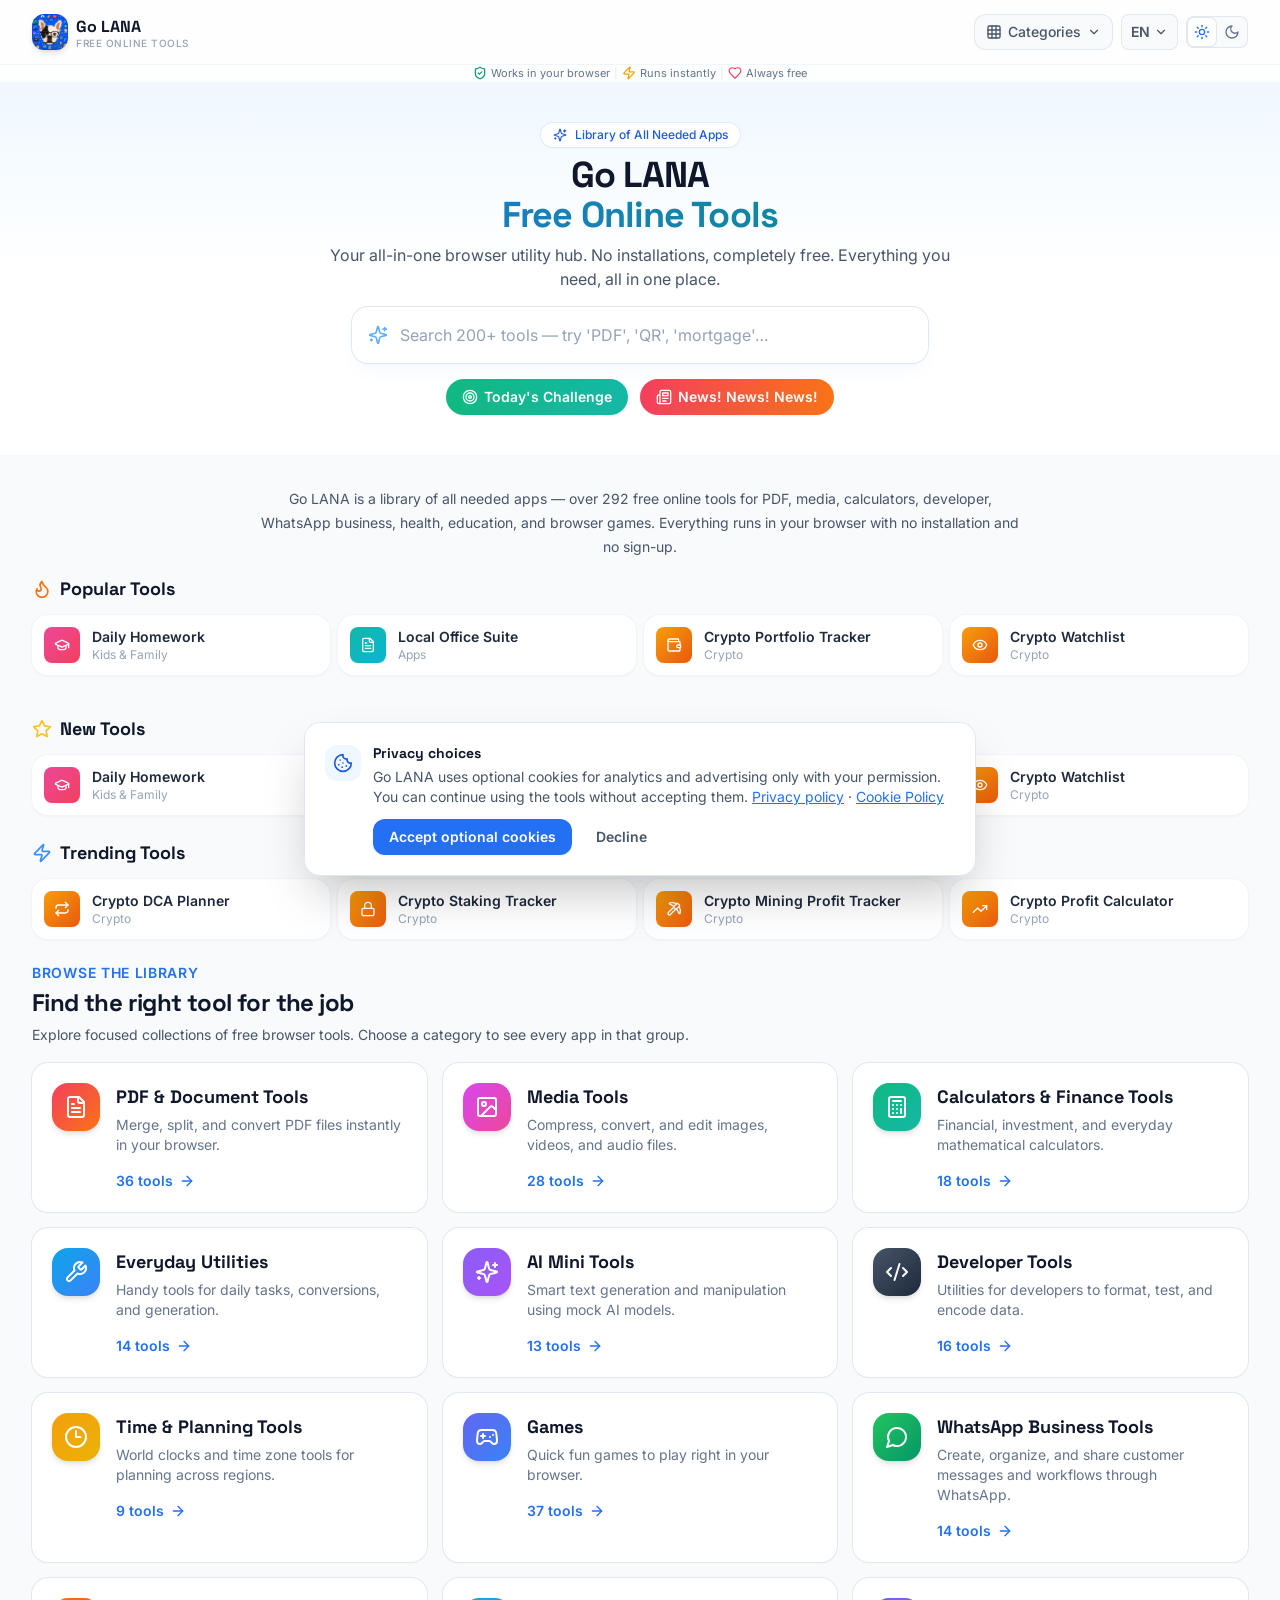
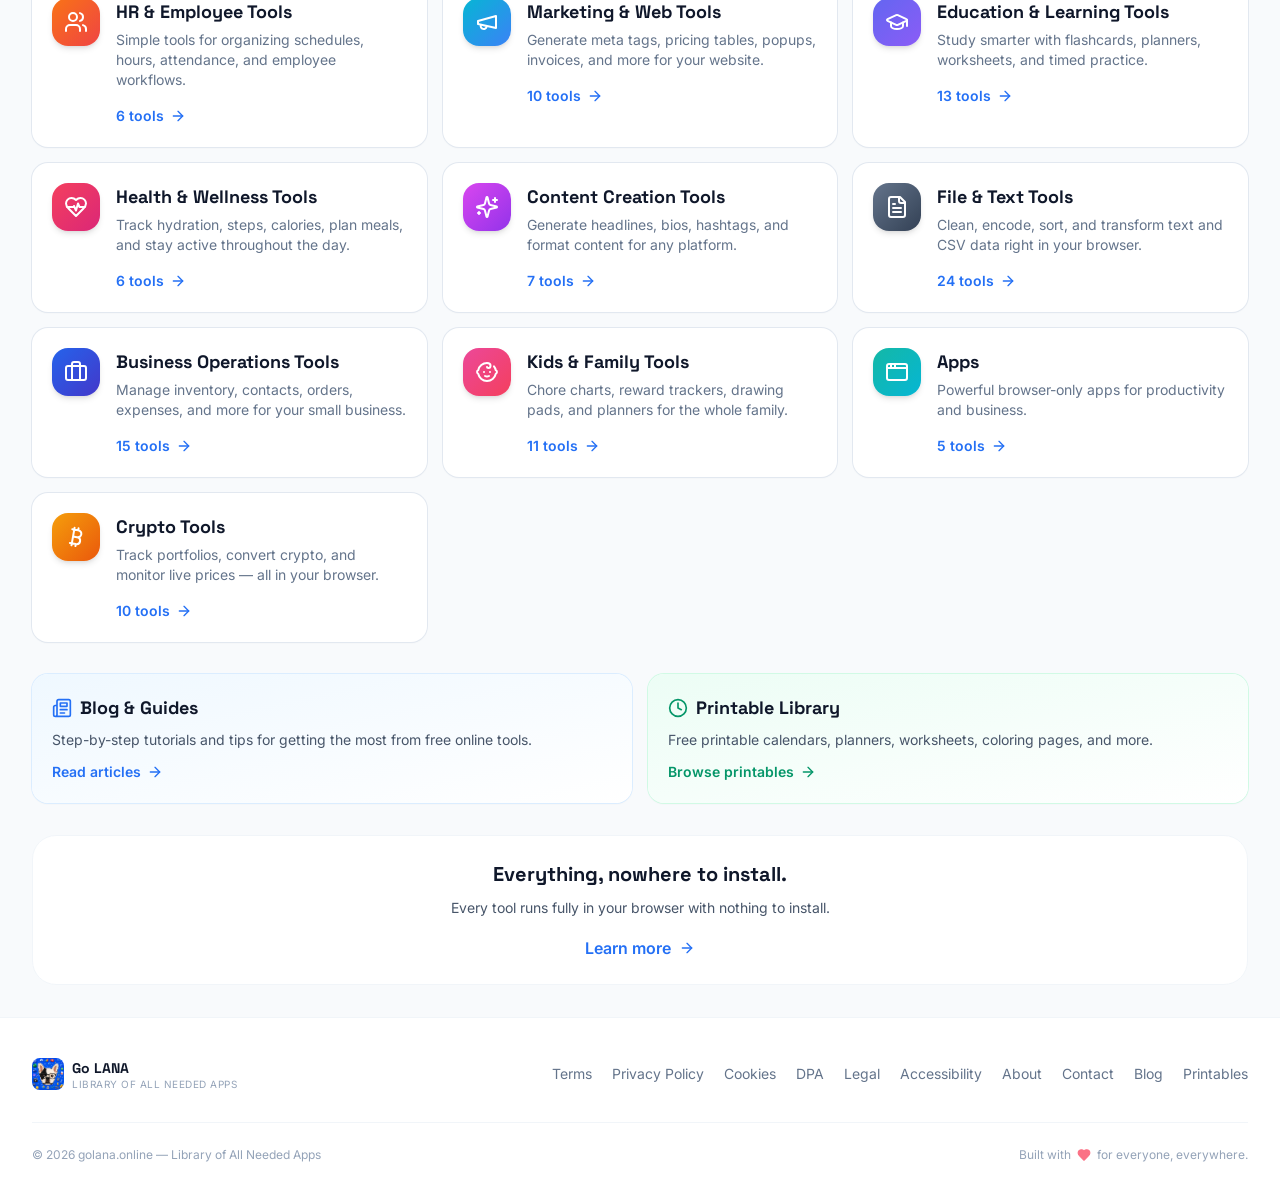
==== commit c2660d1d: "Version 46 - Fixed Daily Homework" ====
--- a/index.html
+++ b/index.html
@@ -8,7 +8,7 @@
     <meta name="ai-content" content="true" />
     <meta name="llm-friendly" content="true" />
     <meta name="structured-data" content="enabled" />
-    <meta name="last-updated" content="2026-09-14" />
+    <meta name="last-updated" content="2026-09-17" />
     <meta name="google-adsense-account" content="ca-pub-1838841424732275" />
     <meta name="google-site-verification" content="e6k9hyZIUOwRAFgraq1MeLa_KR2uTgmNMEaawZYPJcY" />
     <link rel="alternate" hrefLang="x-default" href="https://golana.online" />
@@ -58,8 +58,8 @@
     <link href="https://fonts.googleapis.com/css2?family=Inter:wght@400;500;600;700&family=Space+Grotesk:wght@500;600;700&display=swap" rel="stylesheet" />
     <link rel="alternate" type="text/plain" href="/llms.txt" />
     <link rel="alternate" type="text/plain" href="/ai.txt" />
-    <script type="module" crossorigin src="/assets/index-BkbF9NR-.js"></script>
-    <link rel="stylesheet" crossorigin href="/assets/index-C2apzm7P.css">
+    <script type="module" crossorigin src="/assets/index-D8cJubjA.js"></script>
+    <link rel="stylesheet" crossorigin href="/assets/index-Do33tKJQ.css">
   </head>
   <body>
     <div id="root">
--- a/assets/index-Do33tKJQ.css
+++ b/assets/index-Do33tKJQ.css
@@ -0,0 +1 @@
+*,:before,:after{--tw-border-spacing-x: 0;--tw-border-spacing-y: 0;--tw-translate-x: 0;--tw-translate-y: 0;--tw-rotate: 0;--tw-skew-x: 0;--tw-skew-y: 0;--tw-scale-x: 1;--tw-scale-y: 1;--tw-pan-x: ;--tw-pan-y: ;--tw-pinch-zoom: ;--tw-scroll-snap-strictness: proximity;--tw-gradient-from-position: ;--tw-gradient-via-position: ;--tw-gradient-to-position: ;--tw-ordinal: ;--tw-slashed-zero: ;--tw-numeric-figure: ;--tw-numeric-spacing: ;--tw-numeric-fraction: ;--tw-ring-inset: ;--tw-ring-offset-width: 0px;--tw-ring-offset-color: #fff;--tw-ring-color: rgb(59 130 246 / .5);--tw-ring-offset-shadow: 0 0 #0000;--tw-ring-shadow: 0 0 #0000;--tw-shadow: 0 0 #0000;--tw-shadow-colored: 0 0 #0000;--tw-blur: ;--tw-brightness: ;--tw-contrast: ;--tw-grayscale: ;--tw-hue-rotate: ;--tw-invert: ;--tw-saturate: ;--tw-sepia: ;--tw-drop-shadow: ;--tw-backdrop-blur: ;--tw-backdrop-brightness: ;--tw-backdrop-contrast: ;--tw-backdrop-grayscale: ;--tw-backdrop-hue-rotate: ;--tw-backdrop-invert: ;--tw-backdrop-opacity: ;--tw-backdrop-saturate: ;--tw-backdrop-sepia: ;--tw-contain-size: ;--tw-contain-layout: ;--tw-contain-paint: ;--tw-contain-style: }::backdrop{--tw-border-spacing-x: 0;--tw-border-spacing-y: 0;--tw-translate-x: 0;--tw-translate-y: 0;--tw-rotate: 0;--tw-skew-x: 0;--tw-skew-y: 0;--tw-scale-x: 1;--tw-scale-y: 1;--tw-pan-x: ;--tw-pan-y: ;--tw-pinch-zoom: ;--tw-scroll-snap-strictness: proximity;--tw-gradient-from-position: ;--tw-gradient-via-position: ;--tw-gradient-to-position: ;--tw-ordinal: ;--tw-slashed-zero: ;--tw-numeric-figure: ;--tw-numeric-spacing: ;--tw-numeric-fraction: ;--tw-ring-inset: ;--tw-ring-offset-width: 0px;--tw-ring-offset-color: #fff;--tw-ring-color: rgb(59 130 246 / .5);--tw-ring-offset-shadow: 0 0 #0000;--tw-ring-shadow: 0 0 #0000;--tw-shadow: 0 0 #0000;--tw-shadow-colored: 0 0 #0000;--tw-blur: ;--tw-brightness: ;--tw-contrast: ;--tw-grayscale: ;--tw-hue-rotate: ;--tw-invert: ;--tw-saturate: ;--tw-sepia: ;--tw-drop-shadow: ;--tw-backdrop-blur: ;--tw-backdrop-brightness: ;--tw-backdrop-contrast: ;--tw-backdrop-grayscale: ;--tw-backdrop-hue-rotate: ;--tw-backdrop-invert: ;--tw-backdrop-opacity: ;--tw-backdrop-saturate: ;--tw-backdrop-sepia: ;--tw-contain-size: ;--tw-contain-layout: ;--tw-contain-paint: ;--tw-contain-style: }*,:before,:after{box-sizing:border-box;border-width:0;border-style:solid;border-color:#e5e7eb}:before,:after{--tw-content: ""}html,:host{line-height:1.5;-webkit-text-size-adjust:100%;-moz-tab-size:4;-o-tab-size:4;tab-size:4;font-family:Inter,ui-sans-serif,system-ui,sans-serif;font-feature-settings:normal;font-variation-settings:normal;-webkit-tap-highlight-color:transparent}body{margin:0;line-height:inherit}hr{height:0;color:inherit;border-top-width:1px}abbr:where([title]){-webkit-text-decoration:underline dotted;text-decoration:underline dotted}h1,h2,h3,h4,h5,h6{font-size:inherit;font-weight:inherit}a{color:inherit;text-decoration:inherit}b,strong{font-weight:bolder}code,kbd,samp,pre{font-family:ui-monospace,SFMono-Regular,Menlo,Monaco,Consolas,Liberation Mono,Courier New,monospace;font-feature-settings:normal;font-variation-settings:normal;font-size:1em}small{font-size:80%}sub,sup{font-size:75%;line-height:0;position:relative;vertical-align:baseline}sub{bottom:-.25em}sup{top:-.5em}table{text-indent:0;border-color:inherit;border-collapse:collapse}button,input,optgroup,select,textarea{font-family:inherit;font-feature-settings:inherit;font-variation-settings:inherit;font-size:100%;font-weight:inherit;line-height:inherit;letter-spacing:inherit;color:inherit;margin:0;padding:0}button,select{text-transform:none}button,input:where([type=button]),input:where([type=reset]),input:where([type=submit]){-webkit-appearance:button;background-color:transparent;background-image:none}:-moz-focusring{outline:auto}:-moz-ui-invalid{box-shadow:none}progress{vertical-align:baseline}::-webkit-inner-spin-button,::-webkit-outer-spin-button{height:auto}[type=search]{-webkit-appearance:textfield;outline-offset:-2px}::-webkit-search-decoration{-webkit-appearance:none}::-webkit-file-upload-button{-webkit-appearance:button;font:inherit}summary{display:list-item}blockquote,dl,dd,h1,h2,h3,h4,h5,h6,hr,figure,p,pre{margin:0}fieldset{margin:0;padding:0}legend{padding:0}ol,ul,menu{list-style:none;margin:0;padding:0}dialog{padding:0}textarea{resize:vertical}input::-moz-placeholder,textarea::-moz-placeholder{opacity:1;color:#9ca3af}input::placeholder,textarea::placeholder{opacity:1;color:#9ca3af}button,[role=button]{cursor:pointer}:disabled{cursor:default}img,svg,video,canvas,audio,iframe,embed,object{display:block;vertical-align:middle}img,video{max-width:100%;height:auto}[hidden]:where(:not([hidden=until-found])){display:none}.container{width:100%}@media (min-width: 400px){.container{max-width:400px}}@media (min-width: 640px){.container{max-width:640px}}@media (min-width: 768px){.container{max-width:768px}}@media (min-width: 1024px){.container{max-width:1024px}}@media (min-width: 1280px){.container{max-width:1280px}}@media (min-width: 1536px){.container{max-width:1536px}}.container-page{margin-left:auto;margin-right:auto;width:100%;max-width:80rem;padding-left:1rem;padding-right:1rem}@media (min-width: 640px){.container-page{padding-left:1.5rem;padding-right:1.5rem}}@media (min-width: 1024px){.container-page{padding-left:2rem;padding-right:2rem}}.btn-primary{display:inline-flex;align-items:center;justify-content:center;gap:.5rem;overflow-wrap:break-word;border-radius:.75rem;padding:.625rem 1rem;text-align:center;font-size:.875rem;line-height:1.25rem;font-weight:600;line-height:1.25;transition-property:all;transition-timing-function:cubic-bezier(.4,0,.2,1);transition-duration:.2s}.btn-primary:focus{outline:2px solid transparent;outline-offset:2px}.btn-primary:focus-visible{--tw-ring-offset-shadow: var(--tw-ring-inset) 0 0 0 var(--tw-ring-offset-width) var(--tw-ring-offset-color);--tw-ring-shadow: var(--tw-ring-inset) 0 0 0 calc(2px + var(--tw-ring-offset-width)) var(--tw-ring-color);box-shadow:var(--tw-ring-offset-shadow),var(--tw-ring-shadow),var(--tw-shadow, 0 0 #0000);--tw-ring-opacity: 1;--tw-ring-color: rgb(59 142 255 / var(--tw-ring-opacity, 1));--tw-ring-offset-width: 2px}.btn-primary:disabled{cursor:not-allowed;opacity:.5}.btn-primary{--tw-bg-opacity: 1;background-color:rgb(36 112 245 / var(--tw-bg-opacity, 1));--tw-text-opacity: 1;color:rgb(255 255 255 / var(--tw-text-opacity, 1));--tw-shadow: 0 1px 2px 0 rgb(0 0 0 / .05);--tw-shadow-colored: 0 1px 2px 0 var(--tw-shadow-color);box-shadow:var(--tw-ring-offset-shadow, 0 0 #0000),var(--tw-ring-shadow, 0 0 #0000),var(--tw-shadow)}.dark .btn-primary{color:#f1f5f9;box-shadow:none}.btn-primary:hover{--tw-bg-opacity: 1;background-color:rgb(28 90 224 / var(--tw-bg-opacity, 1))}.btn-primary:active{--tw-scale-x: .98;--tw-scale-y: .98;transform:translate(var(--tw-translate-x),var(--tw-translate-y)) rotate(var(--tw-rotate)) skew(var(--tw-skew-x)) skewY(var(--tw-skew-y)) scaleX(var(--tw-scale-x)) scaleY(var(--tw-scale-y))}.btn-secondary{display:inline-flex;align-items:center;justify-content:center;gap:.5rem;overflow-wrap:break-word;border-radius:.75rem;padding:.625rem 1rem;text-align:center;font-size:.875rem;line-height:1.25rem;font-weight:600;line-height:1.25;transition-property:all;transition-timing-function:cubic-bezier(.4,0,.2,1);transition-duration:.2s}.btn-secondary:focus{outline:2px solid transparent;outline-offset:2px}.btn-secondary:focus-visible{--tw-ring-offset-shadow: var(--tw-ring-inset) 0 0 0 var(--tw-ring-offset-width) var(--tw-ring-offset-color);--tw-ring-shadow: var(--tw-ring-inset) 0 0 0 calc(2px + var(--tw-ring-offset-width)) var(--tw-ring-color);box-shadow:var(--tw-ring-offset-shadow),var(--tw-ring-shadow),var(--tw-shadow, 0 0 #0000);--tw-ring-opacity: 1;--tw-ring-color: rgb(59 142 255 / var(--tw-ring-opacity, 1));--tw-ring-offset-width: 2px}.btn-secondary:disabled{cursor:not-allowed;opacity:.5}.btn-secondary{--tw-bg-opacity: 1;background-color:rgb(255 255 255 / var(--tw-bg-opacity, 1));--tw-text-opacity: 1;color:rgb(51 65 85 / var(--tw-text-opacity, 1));--tw-ring-offset-shadow: var(--tw-ring-inset) 0 0 0 var(--tw-ring-offset-width) var(--tw-ring-offset-color);--tw-ring-shadow: var(--tw-ring-inset) 0 0 0 calc(1px + var(--tw-ring-offset-width)) var(--tw-ring-color);box-shadow:var(--tw-ring-offset-shadow),var(--tw-ring-shadow),var(--tw-shadow, 0 0 #0000);--tw-ring-inset: inset;--tw-ring-opacity: 1;--tw-ring-color: rgb(226 232 240 / var(--tw-ring-opacity, 1))}.dark .btn-secondary{background-color:#131c31;color:#cbd5e1;--tw-ring-color: #1e293b;box-shadow:inset 0 0 0 var(--tw-ring-inset-width, 0) var(--tw-ring-color)}.dark .btn-secondary:hover{background-color:#1e293b;--tw-ring-color: #475569}.btn-secondary:hover{--tw-bg-opacity: 1;background-color:rgb(248 250 252 / var(--tw-bg-opacity, 1));--tw-ring-opacity: 1;--tw-ring-color: rgb(203 213 225 / var(--tw-ring-opacity, 1))}.btn-ghost{display:inline-flex;align-items:center;justify-content:center;gap:.5rem;overflow-wrap:break-word;border-radius:.75rem;padding:.625rem 1rem;text-align:center;font-size:.875rem;line-height:1.25rem;font-weight:600;line-height:1.25;transition-property:all;transition-timing-function:cubic-bezier(.4,0,.2,1);transition-duration:.2s}.btn-ghost:focus{outline:2px solid transparent;outline-offset:2px}.btn-ghost:focus-visible{--tw-ring-offset-shadow: var(--tw-ring-inset) 0 0 0 var(--tw-ring-offset-width) var(--tw-ring-offset-color);--tw-ring-shadow: var(--tw-ring-inset) 0 0 0 calc(2px + var(--tw-ring-offset-width)) var(--tw-ring-color);box-shadow:var(--tw-ring-offset-shadow),var(--tw-ring-shadow),var(--tw-shadow, 0 0 #0000);--tw-ring-opacity: 1;--tw-ring-color: rgb(59 142 255 / var(--tw-ring-opacity, 1));--tw-ring-offset-width: 2px}.btn-ghost:disabled{cursor:not-allowed;opacity:.5}.btn-ghost{--tw-text-opacity: 1;color:rgb(71 85 105 / var(--tw-text-opacity, 1))}.dark .btn-ghost{color:#94a3b8}.dark .btn-ghost:hover{background-color:#1e293b;color:#f1f5f9}.btn-ghost:hover{--tw-bg-opacity: 1;background-color:rgb(241 245 249 / var(--tw-bg-opacity, 1));--tw-text-opacity: 1;color:rgb(15 23 42 / var(--tw-text-opacity, 1))}.card{border-radius:1rem;--tw-bg-opacity: 1;background-color:rgb(255 255 255 / var(--tw-bg-opacity, 1));--tw-shadow: 0 1px 2px 0 rgb(16 24 40 / .04), 0 1px 3px 0 rgb(16 24 40 / .06);--tw-shadow-colored: 0 1px 2px 0 var(--tw-shadow-color), 0 1px 3px 0 var(--tw-shadow-color);box-shadow:var(--tw-ring-offset-shadow, 0 0 #0000),var(--tw-ring-shadow, 0 0 #0000),var(--tw-shadow);--tw-ring-offset-shadow: var(--tw-ring-inset) 0 0 0 var(--tw-ring-offset-width) var(--tw-ring-offset-color);--tw-ring-shadow: var(--tw-ring-inset) 0 0 0 calc(1px + var(--tw-ring-offset-width)) var(--tw-ring-color);box-shadow:var(--tw-ring-offset-shadow),var(--tw-ring-shadow),var(--tw-shadow, 0 0 #0000);--tw-ring-opacity: 1;--tw-ring-color: rgb(241 245 249 / var(--tw-ring-opacity, 1));transition-property:all;transition-timing-function:cubic-bezier(.4,0,.2,1);transition-duration:.2s}.dark .card{background-color:#131c31;--tw-ring-color: #1e293b;box-shadow:none}.\!input{width:100%;min-width:0px;border-radius:.75rem;border-width:0px;--tw-bg-opacity: 1;background-color:rgb(255 255 255 / var(--tw-bg-opacity, 1));padding:.625rem .875rem;font-size:.875rem;line-height:1.25rem;--tw-text-opacity: 1;color:rgb(15 23 42 / var(--tw-text-opacity, 1));--tw-ring-offset-shadow: var(--tw-ring-inset) 0 0 0 var(--tw-ring-offset-width) var(--tw-ring-offset-color);--tw-ring-shadow: var(--tw-ring-inset) 0 0 0 calc(1px + var(--tw-ring-offset-width)) var(--tw-ring-color);box-shadow:var(--tw-ring-offset-shadow),var(--tw-ring-shadow),var(--tw-shadow, 0 0 #0000);--tw-ring-inset: inset;--tw-ring-opacity: 1;--tw-ring-color: rgb(226 232 240 / var(--tw-ring-opacity, 1));transition-property:color,background-color,border-color,text-decoration-color,fill,stroke,opacity,box-shadow,transform,filter,-webkit-backdrop-filter;transition-property:color,background-color,border-color,text-decoration-color,fill,stroke,opacity,box-shadow,transform,filter,backdrop-filter;transition-property:color,background-color,border-color,text-decoration-color,fill,stroke,opacity,box-shadow,transform,filter,backdrop-filter,-webkit-backdrop-filter;transition-timing-function:cubic-bezier(.4,0,.2,1);transition-duration:.15s}.dark .\!input{background-color:#131c31;color:#f1f5f9}.dark .\!input::-moz-placeholder{color:#475569}.dark .\!input::placeholder{color:#475569}.dark .\!input{--tw-ring-color: #1e293b;box-shadow:inset 0 0 0 var(--tw-ring-inset-width, 0) var(--tw-ring-color)}.\!input::-moz-placeholder{--tw-text-opacity: 1;color:rgb(148 163 184 / var(--tw-text-opacity, 1))}.\!input::placeholder{--tw-text-opacity: 1;color:rgb(148 163 184 / var(--tw-text-opacity, 1))}.\!input:focus{outline:2px solid transparent;outline-offset:2px;--tw-ring-offset-shadow: var(--tw-ring-inset) 0 0 0 var(--tw-ring-offset-width) var(--tw-ring-offset-color);--tw-ring-shadow: var(--tw-ring-inset) 0 0 0 calc(2px + var(--tw-ring-offset-width)) var(--tw-ring-color);box-shadow:var(--tw-ring-offset-shadow),var(--tw-ring-shadow),var(--tw-shadow, 0 0 #0000);--tw-ring-opacity: 1;--tw-ring-color: rgb(59 142 255 / var(--tw-ring-opacity, 1))}.input{width:100%;min-width:0px;border-radius:.75rem;border-width:0px;--tw-bg-opacity: 1;background-color:rgb(255 255 255 / var(--tw-bg-opacity, 1));padding:.625rem .875rem;font-size:.875rem;line-height:1.25rem;--tw-text-opacity: 1;color:rgb(15 23 42 / var(--tw-text-opacity, 1));--tw-ring-offset-shadow: var(--tw-ring-inset) 0 0 0 var(--tw-ring-offset-width) var(--tw-ring-offset-color);--tw-ring-shadow: var(--tw-ring-inset) 0 0 0 calc(1px + var(--tw-ring-offset-width)) var(--tw-ring-color);box-shadow:var(--tw-ring-offset-shadow),var(--tw-ring-shadow),var(--tw-shadow, 0 0 #0000);--tw-ring-inset: inset;--tw-ring-opacity: 1;--tw-ring-color: rgb(226 232 240 / var(--tw-ring-opacity, 1));transition-property:color,background-color,border-color,text-decoration-color,fill,stroke,opacity,box-shadow,transform,filter,-webkit-backdrop-filter;transition-property:color,background-color,border-color,text-decoration-color,fill,stroke,opacity,box-shadow,transform,filter,backdrop-filter;transition-property:color,background-color,border-color,text-decoration-color,fill,stroke,opacity,box-shadow,transform,filter,backdrop-filter,-webkit-backdrop-filter;transition-timing-function:cubic-bezier(.4,0,.2,1);transition-duration:.15s}.dark .input{background-color:#131c31;color:#f1f5f9}.dark .input::-moz-placeholder{color:#475569}.dark .input::placeholder{color:#475569}.dark .input{--tw-ring-color: #1e293b;box-shadow:inset 0 0 0 var(--tw-ring-inset-width, 0) var(--tw-ring-color)}.input::-moz-placeholder{--tw-text-opacity: 1;color:rgb(148 163 184 / var(--tw-text-opacity, 1))}.input::placeholder{--tw-text-opacity: 1;color:rgb(148 163 184 / var(--tw-text-opacity, 1))}.input:focus{outline:2px solid transparent;outline-offset:2px;--tw-ring-offset-shadow: var(--tw-ring-inset) 0 0 0 var(--tw-ring-offset-width) var(--tw-ring-offset-color);--tw-ring-shadow: var(--tw-ring-inset) 0 0 0 calc(2px + var(--tw-ring-offset-width)) var(--tw-ring-color);box-shadow:var(--tw-ring-offset-shadow),var(--tw-ring-shadow),var(--tw-shadow, 0 0 #0000);--tw-ring-opacity: 1;--tw-ring-color: rgb(59 142 255 / var(--tw-ring-opacity, 1))}.\!label{margin-bottom:.375rem;display:block;font-size:.875rem;line-height:1.25rem;font-weight:500;--tw-text-opacity: 1;color:rgb(51 65 85 / var(--tw-text-opacity, 1))}.dark .\!label{color:#cbd5e1}.label{margin-bottom:.375rem;display:block;font-size:.875rem;line-height:1.25rem;font-weight:500;--tw-text-opacity: 1;color:rgb(51 65 85 / var(--tw-text-opacity, 1))}.dark .label{color:#cbd5e1}.badge{display:inline-flex;align-items:center;gap:.25rem;border-radius:9999px;padding:.125rem .625rem;font-size:.75rem;line-height:1rem;font-weight:500}.sr-only{position:absolute;width:1px;height:1px;padding:0;margin:-1px;overflow:hidden;clip:rect(0,0,0,0);white-space:nowrap;border-width:0}.pointer-events-none{pointer-events:none}.\!visible{visibility:visible!important}.visible{visibility:visible}.invisible{visibility:hidden}.collapse{visibility:collapse}.static{position:static}.fixed{position:fixed}.absolute{position:absolute}.relative{position:relative}.sticky{position:sticky}.inset-0{top:0;right:0;bottom:0;left:0}.inset-0\.5{top:.125rem;right:.125rem;bottom:.125rem;left:.125rem}.inset-1{top:.25rem;right:.25rem;bottom:.25rem;left:.25rem}.inset-x-3{left:.75rem;right:.75rem}.inset-y-0{top:0;bottom:0}.-bottom-1{bottom:-.25rem}.-left-1{left:-.25rem}.-left-2{left:-.5rem}.-right-1{right:-.25rem}.-right-2{right:-.5rem}.-top-1{top:-.25rem}.-top-2{top:-.5rem}.-top-24{top:-6rem}.-top-3{top:-.75rem}.bottom-0{bottom:0}.bottom-1{bottom:.25rem}.bottom-1\/3{bottom:33.333333%}.bottom-2{bottom:.5rem}.bottom-3{bottom:.75rem}.bottom-4{bottom:1rem}.bottom-5{bottom:1.25rem}.bottom-8{bottom:2rem}.left-0{left:0}.left-1{left:.25rem}.left-1\/2{left:50%}.left-2\.5{left:.625rem}.left-3{left:.75rem}.left-4{left:1rem}.right-0{right:0}.right-1{right:.25rem}.right-3{right:.75rem}.right-4{right:1rem}.right-5{right:1.25rem}.top-0{top:0}.top-1{top:.25rem}.top-1\/2{top:50%}.top-16{top:4rem}.top-3{top:.75rem}.top-32{top:8rem}.top-8{top:2rem}.-z-10{z-index:-10}.z-10{z-index:10}.z-20{z-index:20}.z-30{z-index:30}.z-40{z-index:40}.z-50{z-index:50}.col-span-1{grid-column:span 1 / span 1}.col-span-2{grid-column:span 2 / span 2}.col-span-3{grid-column:span 3 / span 3}.col-span-4{grid-column:span 4 / span 4}.col-span-5{grid-column:span 5 / span 5}.col-span-6{grid-column:span 6 / span 6}.mx-0\.5{margin-left:.125rem;margin-right:.125rem}.mx-1{margin-left:.25rem;margin-right:.25rem}.mx-auto{margin-left:auto;margin-right:auto}.my-2{margin-top:.5rem;margin-bottom:.5rem}.my-4{margin-top:1rem;margin-bottom:1rem}.-mt-0\.5{margin-top:-.125rem}.mb-0\.5{margin-bottom:.125rem}.mb-1{margin-bottom:.25rem}.mb-1\.5{margin-bottom:.375rem}.mb-2{margin-bottom:.5rem}.mb-3{margin-bottom:.75rem}.mb-4{margin-bottom:1rem}.mb-5{margin-bottom:1.25rem}.mb-6{margin-bottom:1.5rem}.ml-1{margin-left:.25rem}.ml-2{margin-left:.5rem}.ml-4{margin-left:1rem}.ml-5{margin-left:1.25rem}.ml-auto{margin-left:auto}.mr-0\.5{margin-right:.125rem}.mr-1{margin-right:.25rem}.mr-1\.5{margin-right:.375rem}.mr-2{margin-right:.5rem}.mt-0\.5{margin-top:.125rem}.mt-1{margin-top:.25rem}.mt-1\.5{margin-top:.375rem}.mt-10{margin-top:2.5rem}.mt-12{margin-top:3rem}.mt-2{margin-top:.5rem}.mt-2\.5{margin-top:.625rem}.mt-3{margin-top:.75rem}.mt-4{margin-top:1rem}.mt-5{margin-top:1.25rem}.mt-6{margin-top:1.5rem}.mt-8{margin-top:2rem}.mt-\[8vh\]{margin-top:8vh}.mt-auto{margin-top:auto}.line-clamp-1{overflow:hidden;display:-webkit-box;-webkit-box-orient:vertical;-webkit-line-clamp:1}.line-clamp-2{overflow:hidden;display:-webkit-box;-webkit-box-orient:vertical;-webkit-line-clamp:2}.line-clamp-3{overflow:hidden;display:-webkit-box;-webkit-box-orient:vertical;-webkit-line-clamp:3}.block{display:block}.inline-block{display:inline-block}.inline{display:inline}.flex{display:flex}.inline-flex{display:inline-flex}.table{display:table}.grid{display:grid}.contents{display:contents}.hidden{display:none}.aspect-\[3\/4\]{aspect-ratio:3/4}.aspect-square{aspect-ratio:1 / 1}.h-0{height:0px}.h-1{height:.25rem}.h-1\.5{height:.375rem}.h-1\/2{height:50%}.h-1\/3{height:33.333333%}.h-10{height:2.5rem}.h-11{height:2.75rem}.h-12{height:3rem}.h-14{height:3.5rem}.h-16{height:4rem}.h-2{height:.5rem}.h-2\.5{height:.625rem}.h-20{height:5rem}.h-24{height:6rem}.h-28{height:7rem}.h-3{height:.75rem}.h-3\.5{height:.875rem}.h-3\/5{height:60%}.h-32{height:8rem}.h-4{height:1rem}.h-44{height:11rem}.h-48{height:12rem}.h-5{height:1.25rem}.h-56{height:14rem}.h-6{height:1.5rem}.h-64{height:16rem}.h-7{height:1.75rem}.h-72{height:18rem}.h-8{height:2rem}.h-9{height:2.25rem}.h-\[220px\]{height:220px}.h-\[420px\]{height:420px}.h-auto{height:auto}.h-full{height:100%}.max-h-40{max-height:10rem}.max-h-48{max-height:12rem}.max-h-64{max-height:16rem}.max-h-80{max-height:20rem}.max-h-96{max-height:24rem}.max-h-\[280px\]{max-height:280px}.max-h-\[300px\]{max-height:300px}.max-h-\[50vh\]{max-height:50vh}.max-h-\[55vh\]{max-height:55vh}.max-h-\[600px\]{max-height:600px}.max-h-\[75vh\]{max-height:75vh}.min-h-0{min-height:0px}.min-h-16{min-height:4rem}.min-h-20{min-height:5rem}.min-h-24{min-height:6rem}.min-h-\[1\.5rem\]{min-height:1.5rem}.min-h-\[100px\]{min-height:100px}.min-h-\[120px\]{min-height:120px}.min-h-\[140px\]{min-height:140px}.min-h-\[150px\]{min-height:150px}.min-h-\[160px\]{min-height:160px}.min-h-\[180px\]{min-height:180px}.min-h-\[200px\]{min-height:200px}.min-h-\[220px\]{min-height:220px}.min-h-\[240px\]{min-height:240px}.min-h-\[280px\]{min-height:280px}.min-h-\[28px\]{min-height:28px}.min-h-\[300px\]{min-height:300px}.min-h-\[3rem\]{min-height:3rem}.min-h-\[400px\]{min-height:400px}.min-h-\[48px\]{min-height:48px}.min-h-\[50px\]{min-height:50px}.min-h-\[60px\]{min-height:60px}.min-h-\[70px\]{min-height:70px}.min-h-\[80px\]{min-height:80px}.min-h-\[90px\]{min-height:90px}.min-h-screen{min-height:100vh}.w-0{width:0px}.w-0\.5{width:.125rem}.w-1{width:.25rem}.w-1\.5{width:.375rem}.w-1\/2{width:50%}.w-1\/3{width:33.333333%}.w-10{width:2.5rem}.w-11{width:2.75rem}.w-12{width:3rem}.w-14{width:3.5rem}.w-16{width:4rem}.w-2{width:.5rem}.w-2\.5{width:.625rem}.w-20{width:5rem}.w-24{width:6rem}.w-28{width:7rem}.w-3{width:.75rem}.w-3\.5{width:.875rem}.w-3\/5{width:60%}.w-32{width:8rem}.w-36{width:9rem}.w-4{width:1rem}.w-44{width:11rem}.w-48{width:12rem}.w-5{width:1.25rem}.w-56{width:14rem}.w-6{width:1.5rem}.w-7{width:1.75rem}.w-72{width:18rem}.w-8{width:2rem}.w-80{width:20rem}.w-9{width:2.25rem}.w-\[42rem\]{width:42rem}.w-\[80\%\]{width:80%}.w-auto{width:auto}.w-full{width:100%}.w-px{width:1px}.min-w-0{min-width:0px}.min-w-20{min-width:5rem}.min-w-\[180px\]{min-width:180px}.min-w-\[200px\]{min-width:200px}.min-w-\[40px\]{min-width:40px}.min-w-\[80px\]{min-width:80px}.max-w-2xl{max-width:42rem}.max-w-3xl{max-width:48rem}.max-w-4xl{max-width:56rem}.max-w-\[100px\]{max-width:100px}.max-w-\[120px\]{max-width:120px}.max-w-\[120vw\]{max-width:120vw}.max-w-\[180px\]{max-width:180px}.max-w-\[200px\]{max-width:200px}.max-w-\[240px\]{max-width:240px}.max-w-\[340px\]{max-width:340px}.max-w-\[80px\]{max-width:80px}.max-w-full{max-width:100%}.max-w-lg{max-width:32rem}.max-w-md{max-width:28rem}.max-w-none{max-width:none}.max-w-sm{max-width:24rem}.max-w-xl{max-width:36rem}.max-w-xs{max-width:20rem}.flex-1{flex:1 1 0%}.shrink{flex-shrink:1}.shrink-0{flex-shrink:0}.grow{flex-grow:1}.border-collapse{border-collapse:collapse}.-translate-x-1\/2{--tw-translate-x: -50%;transform:translate(var(--tw-translate-x),var(--tw-translate-y)) rotate(var(--tw-rotate)) skew(var(--tw-skew-x)) skewY(var(--tw-skew-y)) scaleX(var(--tw-scale-x)) scaleY(var(--tw-scale-y))}.-translate-y-1{--tw-translate-y: -.25rem;transform:translate(var(--tw-translate-x),var(--tw-translate-y)) rotate(var(--tw-rotate)) skew(var(--tw-skew-x)) skewY(var(--tw-skew-y)) scaleX(var(--tw-scale-x)) scaleY(var(--tw-scale-y))}.-translate-y-1\/2{--tw-translate-y: -50%;transform:translate(var(--tw-translate-x),var(--tw-translate-y)) rotate(var(--tw-rotate)) skew(var(--tw-skew-x)) skewY(var(--tw-skew-y)) scaleX(var(--tw-scale-x)) scaleY(var(--tw-scale-y))}.translate-y-0{--tw-translate-y: 0px;transform:translate(var(--tw-translate-x),var(--tw-translate-y)) rotate(var(--tw-rotate)) skew(var(--tw-skew-x)) skewY(var(--tw-skew-y)) scaleX(var(--tw-scale-x)) scaleY(var(--tw-scale-y))}.translate-y-3{--tw-translate-y: .75rem;transform:translate(var(--tw-translate-x),var(--tw-translate-y)) rotate(var(--tw-rotate)) skew(var(--tw-skew-x)) skewY(var(--tw-skew-y)) scaleX(var(--tw-scale-x)) scaleY(var(--tw-scale-y))}.-rotate-90{--tw-rotate: -90deg;transform:translate(var(--tw-translate-x),var(--tw-translate-y)) rotate(var(--tw-rotate)) skew(var(--tw-skew-x)) skewY(var(--tw-skew-y)) scaleX(var(--tw-scale-x)) scaleY(var(--tw-scale-y))}.scale-100{--tw-scale-x: 1;--tw-scale-y: 1;transform:translate(var(--tw-translate-x),var(--tw-translate-y)) rotate(var(--tw-rotate)) skew(var(--tw-skew-x)) skewY(var(--tw-skew-y)) scaleX(var(--tw-scale-x)) scaleY(var(--tw-scale-y))}.scale-105{--tw-scale-x: 1.05;--tw-scale-y: 1.05;transform:translate(var(--tw-translate-x),var(--tw-translate-y)) rotate(var(--tw-rotate)) skew(var(--tw-skew-x)) skewY(var(--tw-skew-y)) scaleX(var(--tw-scale-x)) scaleY(var(--tw-scale-y))}.scale-110{--tw-scale-x: 1.1;--tw-scale-y: 1.1;transform:translate(var(--tw-translate-x),var(--tw-translate-y)) rotate(var(--tw-rotate)) skew(var(--tw-skew-x)) skewY(var(--tw-skew-y)) scaleX(var(--tw-scale-x)) scaleY(var(--tw-scale-y))}.scale-125{--tw-scale-x: 1.25;--tw-scale-y: 1.25;transform:translate(var(--tw-translate-x),var(--tw-translate-y)) rotate(var(--tw-rotate)) skew(var(--tw-skew-x)) skewY(var(--tw-skew-y)) scaleX(var(--tw-scale-x)) scaleY(var(--tw-scale-y))}.scale-90{--tw-scale-x: .9;--tw-scale-y: .9;transform:translate(var(--tw-translate-x),var(--tw-translate-y)) rotate(var(--tw-rotate)) skew(var(--tw-skew-x)) skewY(var(--tw-skew-y)) scaleX(var(--tw-scale-x)) scaleY(var(--tw-scale-y))}.scale-95{--tw-scale-x: .95;--tw-scale-y: .95;transform:translate(var(--tw-translate-x),var(--tw-translate-y)) rotate(var(--tw-rotate)) skew(var(--tw-skew-x)) skewY(var(--tw-skew-y)) scaleX(var(--tw-scale-x)) scaleY(var(--tw-scale-y))}.transform{transform:translate(var(--tw-translate-x),var(--tw-translate-y)) rotate(var(--tw-rotate)) skew(var(--tw-skew-x)) skewY(var(--tw-skew-y)) scaleX(var(--tw-scale-x)) scaleY(var(--tw-scale-y))}@keyframes bounce{0%,to{transform:translateY(-25%);animation-timing-function:cubic-bezier(.8,0,1,1)}50%{transform:none;animation-timing-function:cubic-bezier(0,0,.2,1)}}.animate-bounce{animation:bounce 1s infinite}@keyframes fade-in{0%{opacity:0;transform:translateY(8px)}to{opacity:1;transform:translateY(0)}}.animate-fade-in{animation:fade-in .5s ease-out both}@keyframes fade-in-fast{0%{opacity:0}to{opacity:1}}.animate-fade-in-fast{animation:fade-in-fast .2s ease-out both}@keyframes pop{0%{transform:scale(.96);opacity:0}to{transform:scale(1);opacity:1}}.animate-pop{animation:pop .18s ease-out both}@keyframes pulse{50%{opacity:.5}}.animate-pulse{animation:pulse 2s cubic-bezier(.4,0,.6,1) infinite}@keyframes spin{to{transform:rotate(360deg)}}.animate-spin{animation:spin 1s linear infinite}.cursor-cell{cursor:cell}.cursor-col-resize{cursor:col-resize}.cursor-crosshair{cursor:crosshair}.cursor-default{cursor:default}.cursor-grab{cursor:grab}.cursor-not-allowed{cursor:not-allowed}.cursor-pointer{cursor:pointer}.cursor-row-resize{cursor:row-resize}.touch-none{touch-action:none}.select-none{-webkit-user-select:none;-moz-user-select:none;user-select:none}.resize-none{resize:none}.resize-y{resize:vertical}.resize{resize:both}.list-decimal{list-style-type:decimal}.list-disc{list-style-type:disc}.grid-cols-1{grid-template-columns:repeat(1,minmax(0,1fr))}.grid-cols-10{grid-template-columns:repeat(10,minmax(0,1fr))}.grid-cols-12{grid-template-columns:repeat(12,minmax(0,1fr))}.grid-cols-2{grid-template-columns:repeat(2,minmax(0,1fr))}.grid-cols-3{grid-template-columns:repeat(3,minmax(0,1fr))}.grid-cols-4{grid-template-columns:repeat(4,minmax(0,1fr))}.grid-cols-5{grid-template-columns:repeat(5,minmax(0,1fr))}.grid-cols-7{grid-template-columns:repeat(7,minmax(0,1fr))}.grid-cols-8{grid-template-columns:repeat(8,minmax(0,1fr))}.grid-cols-9{grid-template-columns:repeat(9,minmax(0,1fr))}.grid-cols-\[1fr_70px_90px_32px\]{grid-template-columns:1fr 70px 90px 32px}.grid-cols-\[1fr_repeat\(7\,2\.5rem\)_3rem_2rem\]{grid-template-columns:1fr repeat(7,2.5rem) 3rem 2rem}.flex-col{flex-direction:column}.flex-wrap{flex-wrap:wrap}.items-start{align-items:flex-start}.items-end{align-items:flex-end}.items-center{align-items:center}.items-baseline{align-items:baseline}.justify-end{justify-content:flex-end}.justify-center{justify-content:center}.justify-between{justify-content:space-between}.justify-around{justify-content:space-around}.gap-0{gap:0px}.gap-0\.5{gap:.125rem}.gap-1{gap:.25rem}.gap-1\.5{gap:.375rem}.gap-2{gap:.5rem}.gap-2\.5{gap:.625rem}.gap-3{gap:.75rem}.gap-4{gap:1rem}.gap-5{gap:1.25rem}.gap-6{gap:1.5rem}.gap-px{gap:1px}.gap-x-1{-moz-column-gap:.25rem;column-gap:.25rem}.gap-x-3{-moz-column-gap:.75rem;column-gap:.75rem}.gap-x-5{-moz-column-gap:1.25rem;column-gap:1.25rem}.gap-x-6{-moz-column-gap:1.5rem;column-gap:1.5rem}.gap-y-0\.5{row-gap:.125rem}.gap-y-1{row-gap:.25rem}.gap-y-2{row-gap:.5rem}.space-y-0\.5>:not([hidden])~:not([hidden]){--tw-space-y-reverse: 0;margin-top:calc(.125rem * calc(1 - var(--tw-space-y-reverse)));margin-bottom:calc(.125rem * var(--tw-space-y-reverse))}.space-y-1>:not([hidden])~:not([hidden]){--tw-space-y-reverse: 0;margin-top:calc(.25rem * calc(1 - var(--tw-space-y-reverse)));margin-bottom:calc(.25rem * var(--tw-space-y-reverse))}.space-y-1\.5>:not([hidden])~:not([hidden]){--tw-space-y-reverse: 0;margin-top:calc(.375rem * calc(1 - var(--tw-space-y-reverse)));margin-bottom:calc(.375rem * var(--tw-space-y-reverse))}.space-y-2>:not([hidden])~:not([hidden]){--tw-space-y-reverse: 0;margin-top:calc(.5rem * calc(1 - var(--tw-space-y-reverse)));margin-bottom:calc(.5rem * var(--tw-space-y-reverse))}.space-y-2\.5>:not([hidden])~:not([hidden]){--tw-space-y-reverse: 0;margin-top:calc(.625rem * calc(1 - var(--tw-space-y-reverse)));margin-bottom:calc(.625rem * var(--tw-space-y-reverse))}.space-y-3>:not([hidden])~:not([hidden]){--tw-space-y-reverse: 0;margin-top:calc(.75rem * calc(1 - var(--tw-space-y-reverse)));margin-bottom:calc(.75rem * var(--tw-space-y-reverse))}.space-y-4>:not([hidden])~:not([hidden]){--tw-space-y-reverse: 0;margin-top:calc(1rem * calc(1 - var(--tw-space-y-reverse)));margin-bottom:calc(1rem * var(--tw-space-y-reverse))}.space-y-5>:not([hidden])~:not([hidden]){--tw-space-y-reverse: 0;margin-top:calc(1.25rem * calc(1 - var(--tw-space-y-reverse)));margin-bottom:calc(1.25rem * var(--tw-space-y-reverse))}.space-y-6>:not([hidden])~:not([hidden]){--tw-space-y-reverse: 0;margin-top:calc(1.5rem * calc(1 - var(--tw-space-y-reverse)));margin-bottom:calc(1.5rem * var(--tw-space-y-reverse))}.self-start{align-self:flex-start}.self-center{align-self:center}.overflow-auto{overflow:auto}.overflow-hidden{overflow:hidden}.overflow-x-auto{overflow-x:auto}.overflow-y-auto{overflow-y:auto}.truncate{overflow:hidden;text-overflow:ellipsis;white-space:nowrap}.whitespace-normal{white-space:normal}.whitespace-nowrap{white-space:nowrap}.whitespace-pre-line{white-space:pre-line}.whitespace-pre-wrap{white-space:pre-wrap}.break-words{overflow-wrap:break-word}.break-all{word-break:break-all}.rounded{border-radius:.25rem}.rounded-2xl{border-radius:1rem}.rounded-3xl{border-radius:1.5rem}.rounded-full{border-radius:9999px}.rounded-lg{border-radius:.5rem}.rounded-md{border-radius:.375rem}.rounded-none{border-radius:0}.rounded-sm{border-radius:.125rem}.rounded-xl{border-radius:.75rem}.rounded-t-lg{border-top-left-radius:.5rem;border-top-right-radius:.5rem}.border{border-width:1px}.border-0{border-width:0px}.border-2{border-width:2px}.border-4{border-width:4px}.border-b{border-bottom-width:1px}.border-b-2{border-bottom-width:2px}.border-l{border-left-width:1px}.border-l-2{border-left-width:2px}.border-l-4{border-left-width:4px}.border-l-\[12px\]{border-left-width:12px}.border-r{border-right-width:1px}.border-r-\[12px\]{border-right-width:12px}.border-t{border-top-width:1px}.border-t-\[20px\]{border-top-width:20px}.border-dashed{border-style:dashed}.border-double{border-style:double}.border-accent-500{--tw-border-opacity: 1;border-color:rgb(16 185 129 / var(--tw-border-opacity, 1))}.border-brand-400{--tw-border-opacity: 1;border-color:rgb(96 174 255 / var(--tw-border-opacity, 1))}.border-brand-500{--tw-border-opacity: 1;border-color:rgb(59 142 255 / var(--tw-border-opacity, 1))}.border-emerald-400{--tw-border-opacity: 1;border-color:rgb(52 211 153 / var(--tw-border-opacity, 1))}.border-emerald-500{--tw-border-opacity: 1;border-color:rgb(16 185 129 / var(--tw-border-opacity, 1))}.border-emerald-600{--tw-border-opacity: 1;border-color:rgb(5 150 105 / var(--tw-border-opacity, 1))}.border-indigo-500{--tw-border-opacity: 1;border-color:rgb(99 102 241 / var(--tw-border-opacity, 1))}.border-purple-200{--tw-border-opacity: 1;border-color:rgb(233 213 255 / var(--tw-border-opacity, 1))}.border-red-200{--tw-border-opacity: 1;border-color:rgb(254 202 202 / var(--tw-border-opacity, 1))}.border-red-400{--tw-border-opacity: 1;border-color:rgb(248 113 113 / var(--tw-border-opacity, 1))}.border-red-500{--tw-border-opacity: 1;border-color:rgb(239 68 68 / var(--tw-border-opacity, 1))}.border-red-600{--tw-border-opacity: 1;border-color:rgb(220 38 38 / var(--tw-border-opacity, 1))}.border-rose-500{--tw-border-opacity: 1;border-color:rgb(244 63 94 / var(--tw-border-opacity, 1))}.border-sky-200{--tw-border-opacity: 1;border-color:rgb(186 230 253 / var(--tw-border-opacity, 1))}.border-sky-300{--tw-border-opacity: 1;border-color:rgb(125 211 252 / var(--tw-border-opacity, 1))}.border-sky-400{--tw-border-opacity: 1;border-color:rgb(56 189 248 / var(--tw-border-opacity, 1))}.border-sky-500{--tw-border-opacity: 1;border-color:rgb(14 165 233 / var(--tw-border-opacity, 1))}.border-sky-600{--tw-border-opacity: 1;border-color:rgb(2 132 199 / var(--tw-border-opacity, 1))}.border-slate-100{--tw-border-opacity: 1;border-color:rgb(241 245 249 / var(--tw-border-opacity, 1))}.border-slate-200{--tw-border-opacity: 1;border-color:rgb(226 232 240 / var(--tw-border-opacity, 1))}.border-slate-300{--tw-border-opacity: 1;border-color:rgb(203 213 225 / var(--tw-border-opacity, 1))}.border-slate-400{--tw-border-opacity: 1;border-color:rgb(148 163 184 / var(--tw-border-opacity, 1))}.border-slate-800{--tw-border-opacity: 1;border-color:rgb(30 41 59 / var(--tw-border-opacity, 1))}.border-transparent{border-color:transparent}.border-white{--tw-border-opacity: 1;border-color:rgb(255 255 255 / var(--tw-border-opacity, 1))}.border-l-transparent{border-left-color:transparent}.border-r-transparent{border-right-color:transparent}.border-t-slate-800{--tw-border-opacity: 1;border-top-color:rgb(30 41 59 / var(--tw-border-opacity, 1))}.bg-accent-100{--tw-bg-opacity: 1;background-color:rgb(209 250 229 / var(--tw-bg-opacity, 1))}.bg-accent-200{--tw-bg-opacity: 1;background-color:rgb(167 243 208 / var(--tw-bg-opacity, 1))}.bg-accent-200\/30{background-color:#a7f3d04d}.bg-accent-300{--tw-bg-opacity: 1;background-color:rgb(110 231 183 / var(--tw-bg-opacity, 1))}.bg-accent-400{--tw-bg-opacity: 1;background-color:rgb(52 211 153 / var(--tw-bg-opacity, 1))}.bg-accent-50{--tw-bg-opacity: 1;background-color:rgb(236 253 245 / var(--tw-bg-opacity, 1))}.bg-accent-500{--tw-bg-opacity: 1;background-color:rgb(16 185 129 / var(--tw-bg-opacity, 1))}.bg-accent-600{--tw-bg-opacity: 1;background-color:rgb(5 150 105 / var(--tw-bg-opacity, 1))}.bg-amber-100{--tw-bg-opacity: 1;background-color:rgb(254 243 199 / var(--tw-bg-opacity, 1))}.bg-amber-200{--tw-bg-opacity: 1;background-color:rgb(253 230 138 / var(--tw-bg-opacity, 1))}.bg-amber-300{--tw-bg-opacity: 1;background-color:rgb(252 211 77 / var(--tw-bg-opacity, 1))}.bg-amber-400{--tw-bg-opacity: 1;background-color:rgb(251 191 36 / var(--tw-bg-opacity, 1))}.bg-amber-50{--tw-bg-opacity: 1;background-color:rgb(255 251 235 / var(--tw-bg-opacity, 1))}.bg-amber-500{--tw-bg-opacity: 1;background-color:rgb(245 158 11 / var(--tw-bg-opacity, 1))}.bg-amber-800{--tw-bg-opacity: 1;background-color:rgb(146 64 14 / var(--tw-bg-opacity, 1))}.bg-black{--tw-bg-opacity: 1;background-color:rgb(0 0 0 / var(--tw-bg-opacity, 1))}.bg-black\/30{background-color:#0000004d}.bg-black\/40{background-color:#0006}.bg-black\/50{background-color:#00000080}.bg-blue-100{--tw-bg-opacity: 1;background-color:rgb(219 234 254 / var(--tw-bg-opacity, 1))}.bg-blue-50{--tw-bg-opacity: 1;background-color:rgb(239 246 255 / var(--tw-bg-opacity, 1))}.bg-brand-100{--tw-bg-opacity: 1;background-color:rgb(219 237 255 / var(--tw-bg-opacity, 1))}.bg-brand-200\/40{background-color:#bfe0ff66}.bg-brand-300{--tw-bg-opacity: 1;background-color:rgb(147 204 255 / var(--tw-bg-opacity, 1))}.bg-brand-400{--tw-bg-opacity: 1;background-color:rgb(96 174 255 / var(--tw-bg-opacity, 1))}.bg-brand-50{--tw-bg-opacity: 1;background-color:rgb(239 248 255 / var(--tw-bg-opacity, 1))}.bg-brand-500{--tw-bg-opacity: 1;background-color:rgb(59 142 255 / var(--tw-bg-opacity, 1))}.bg-brand-600{--tw-bg-opacity: 1;background-color:rgb(36 112 245 / var(--tw-bg-opacity, 1))}.bg-brand-700{--tw-bg-opacity: 1;background-color:rgb(28 90 224 / var(--tw-bg-opacity, 1))}.bg-brand-800{--tw-bg-opacity: 1;background-color:rgb(30 75 181 / var(--tw-bg-opacity, 1))}.bg-cyan-50{--tw-bg-opacity: 1;background-color:rgb(236 254 255 / var(--tw-bg-opacity, 1))}.bg-cyan-500\/90{background-color:#06b6d4e6}.bg-emerald-100{--tw-bg-opacity: 1;background-color:rgb(209 250 229 / var(--tw-bg-opacity, 1))}.bg-emerald-200\/40{background-color:#a7f3d066}.bg-emerald-400{--tw-bg-opacity: 1;background-color:rgb(52 211 153 / var(--tw-bg-opacity, 1))}.bg-emerald-50{--tw-bg-opacity: 1;background-color:rgb(236 253 245 / var(--tw-bg-opacity, 1))}.bg-emerald-500{--tw-bg-opacity: 1;background-color:rgb(16 185 129 / var(--tw-bg-opacity, 1))}.bg-emerald-500\/90{background-color:#10b981e6}.bg-fuchsia-100{--tw-bg-opacity: 1;background-color:rgb(250 232 255 / var(--tw-bg-opacity, 1))}.bg-fuchsia-50{--tw-bg-opacity: 1;background-color:rgb(253 244 255 / var(--tw-bg-opacity, 1))}.bg-green-50{--tw-bg-opacity: 1;background-color:rgb(240 253 244 / var(--tw-bg-opacity, 1))}.bg-indigo-50{--tw-bg-opacity: 1;background-color:rgb(238 242 255 / var(--tw-bg-opacity, 1))}.bg-indigo-500{--tw-bg-opacity: 1;background-color:rgb(99 102 241 / var(--tw-bg-opacity, 1))}.bg-indigo-600{--tw-bg-opacity: 1;background-color:rgb(79 70 229 / var(--tw-bg-opacity, 1))}.bg-lime-50{--tw-bg-opacity: 1;background-color:rgb(247 254 231 / var(--tw-bg-opacity, 1))}.bg-lime-500{--tw-bg-opacity: 1;background-color:rgb(132 204 22 / var(--tw-bg-opacity, 1))}.bg-lime-500\/90{background-color:#84cc16e6}.bg-orange-200{--tw-bg-opacity: 1;background-color:rgb(254 215 170 / var(--tw-bg-opacity, 1))}.bg-orange-300{--tw-bg-opacity: 1;background-color:rgb(253 186 116 / var(--tw-bg-opacity, 1))}.bg-orange-400{--tw-bg-opacity: 1;background-color:rgb(251 146 60 / var(--tw-bg-opacity, 1))}.bg-orange-50{--tw-bg-opacity: 1;background-color:rgb(255 247 237 / var(--tw-bg-opacity, 1))}.bg-orange-500{--tw-bg-opacity: 1;background-color:rgb(249 115 22 / var(--tw-bg-opacity, 1))}.bg-orange-500\/90{background-color:#f97316e6}.bg-pink-50{--tw-bg-opacity: 1;background-color:rgb(253 242 248 / var(--tw-bg-opacity, 1))}.bg-purple-200{--tw-bg-opacity: 1;background-color:rgb(233 213 255 / var(--tw-bg-opacity, 1))}.bg-purple-50{--tw-bg-opacity: 1;background-color:rgb(250 245 255 / var(--tw-bg-opacity, 1))}.bg-red-100{--tw-bg-opacity: 1;background-color:rgb(254 226 226 / var(--tw-bg-opacity, 1))}.bg-red-300{--tw-bg-opacity: 1;background-color:rgb(252 165 165 / var(--tw-bg-opacity, 1))}.bg-red-400{--tw-bg-opacity: 1;background-color:rgb(248 113 113 / var(--tw-bg-opacity, 1))}.bg-red-50{--tw-bg-opacity: 1;background-color:rgb(254 242 242 / var(--tw-bg-opacity, 1))}.bg-red-500{--tw-bg-opacity: 1;background-color:rgb(239 68 68 / var(--tw-bg-opacity, 1))}.bg-red-500\/90{background-color:#ef4444e6}.bg-rose-100{--tw-bg-opacity: 1;background-color:rgb(255 228 230 / var(--tw-bg-opacity, 1))}.bg-rose-200{--tw-bg-opacity: 1;background-color:rgb(254 205 211 / var(--tw-bg-opacity, 1))}.bg-rose-300{--tw-bg-opacity: 1;background-color:rgb(253 164 175 / var(--tw-bg-opacity, 1))}.bg-rose-400{--tw-bg-opacity: 1;background-color:rgb(251 113 133 / var(--tw-bg-opacity, 1))}.bg-rose-50{--tw-bg-opacity: 1;background-color:rgb(255 241 242 / var(--tw-bg-opacity, 1))}.bg-rose-500{--tw-bg-opacity: 1;background-color:rgb(244 63 94 / var(--tw-bg-opacity, 1))}.bg-rose-500\/10{background-color:#f43f5e1a}.bg-rose-500\/80{background-color:#f43f5ecc}.bg-rose-600{--tw-bg-opacity: 1;background-color:rgb(225 29 72 / var(--tw-bg-opacity, 1))}.bg-sky-100{--tw-bg-opacity: 1;background-color:rgb(224 242 254 / var(--tw-bg-opacity, 1))}.bg-sky-200{--tw-bg-opacity: 1;background-color:rgb(186 230 253 / var(--tw-bg-opacity, 1))}.bg-sky-300{--tw-bg-opacity: 1;background-color:rgb(125 211 252 / var(--tw-bg-opacity, 1))}.bg-sky-400{--tw-bg-opacity: 1;background-color:rgb(56 189 248 / var(--tw-bg-opacity, 1))}.bg-sky-50{--tw-bg-opacity: 1;background-color:rgb(240 249 255 / var(--tw-bg-opacity, 1))}.bg-sky-500{--tw-bg-opacity: 1;background-color:rgb(14 165 233 / var(--tw-bg-opacity, 1))}.bg-slate-100{--tw-bg-opacity: 1;background-color:rgb(241 245 249 / var(--tw-bg-opacity, 1))}.bg-slate-200{--tw-bg-opacity: 1;background-color:rgb(226 232 240 / var(--tw-bg-opacity, 1))}.bg-slate-300{--tw-bg-opacity: 1;background-color:rgb(203 213 225 / var(--tw-bg-opacity, 1))}.bg-slate-400{--tw-bg-opacity: 1;background-color:rgb(148 163 184 / var(--tw-bg-opacity, 1))}.bg-slate-50{--tw-bg-opacity: 1;background-color:rgb(248 250 252 / var(--tw-bg-opacity, 1))}.bg-slate-50\/50{background-color:#f8fafc80}.bg-slate-700{--tw-bg-opacity: 1;background-color:rgb(51 65 85 / var(--tw-bg-opacity, 1))}.bg-slate-800{--tw-bg-opacity: 1;background-color:rgb(30 41 59 / var(--tw-bg-opacity, 1))}.bg-slate-900{--tw-bg-opacity: 1;background-color:rgb(15 23 42 / var(--tw-bg-opacity, 1))}.bg-slate-900\/40{background-color:#0f172a66}.bg-slate-900\/60{background-color:#0f172a99}.bg-slate-900\/80{background-color:#0f172acc}.bg-teal-200\/30{background-color:#99f6e44d}.bg-transparent{background-color:transparent}.bg-violet-100{--tw-bg-opacity: 1;background-color:rgb(237 233 254 / var(--tw-bg-opacity, 1))}.bg-violet-50{--tw-bg-opacity: 1;background-color:rgb(245 243 255 / var(--tw-bg-opacity, 1))}.bg-violet-500{--tw-bg-opacity: 1;background-color:rgb(139 92 246 / var(--tw-bg-opacity, 1))}.bg-violet-500\/90{background-color:#8b5cf6e6}.bg-white{--tw-bg-opacity: 1;background-color:rgb(255 255 255 / var(--tw-bg-opacity, 1))}.bg-white\/10{background-color:#ffffff1a}.bg-white\/20{background-color:#fff3}.bg-white\/70{background-color:#ffffffb3}.bg-white\/80{background-color:#fffc}.bg-white\/90{background-color:#ffffffe6}.bg-gradient-to-b{background-image:linear-gradient(to bottom,var(--tw-gradient-stops))}.bg-gradient-to-br{background-image:linear-gradient(to bottom right,var(--tw-gradient-stops))}.bg-gradient-to-r{background-image:linear-gradient(to right,var(--tw-gradient-stops))}.from-accent-50{--tw-gradient-from: #ecfdf5 var(--tw-gradient-from-position);--tw-gradient-to: rgb(236 253 245 / 0) var(--tw-gradient-to-position);--tw-gradient-stops: var(--tw-gradient-from), var(--tw-gradient-to)}.from-accent-500{--tw-gradient-from: #10b981 var(--tw-gradient-from-position);--tw-gradient-to: rgb(16 185 129 / 0) var(--tw-gradient-to-position);--tw-gradient-stops: var(--tw-gradient-from), var(--tw-gradient-to)}.from-amber-400{--tw-gradient-from: #fbbf24 var(--tw-gradient-from-position);--tw-gradient-to: rgb(251 191 36 / 0) var(--tw-gradient-to-position);--tw-gradient-stops: var(--tw-gradient-from), var(--tw-gradient-to)}.from-amber-50{--tw-gradient-from: #fffbeb var(--tw-gradient-from-position);--tw-gradient-to: rgb(255 251 235 / 0) var(--tw-gradient-to-position);--tw-gradient-stops: var(--tw-gradient-from), var(--tw-gradient-to)}.from-amber-500{--tw-gradient-from: #f59e0b var(--tw-gradient-from-position);--tw-gradient-to: rgb(245 158 11 / 0) var(--tw-gradient-to-position);--tw-gradient-stops: var(--tw-gradient-from), var(--tw-gradient-to)}.from-amber-600{--tw-gradient-from: #d97706 var(--tw-gradient-from-position);--tw-gradient-to: rgb(217 119 6 / 0) var(--tw-gradient-to-position);--tw-gradient-stops: var(--tw-gradient-from), var(--tw-gradient-to)}.from-blue-500{--tw-gradient-from: #3b82f6 var(--tw-gradient-from-position);--tw-gradient-to: rgb(59 130 246 / 0) var(--tw-gradient-to-position);--tw-gradient-stops: var(--tw-gradient-from), var(--tw-gradient-to)}.from-blue-600{--tw-gradient-from: #2563eb var(--tw-gradient-from-position);--tw-gradient-to: rgb(37 99 235 / 0) var(--tw-gradient-to-position);--tw-gradient-stops: var(--tw-gradient-from), var(--tw-gradient-to)}.from-brand-50{--tw-gradient-from: #eff8ff var(--tw-gradient-from-position);--tw-gradient-to: rgb(239 248 255 / 0) var(--tw-gradient-to-position);--tw-gradient-stops: var(--tw-gradient-from), var(--tw-gradient-to)}.from-brand-500{--tw-gradient-from: #3b8eff var(--tw-gradient-from-position);--tw-gradient-to: rgb(59 142 255 / 0) var(--tw-gradient-to-position);--tw-gradient-stops: var(--tw-gradient-from), var(--tw-gradient-to)}.from-brand-600{--tw-gradient-from: #2470f5 var(--tw-gradient-from-position);--tw-gradient-to: rgb(36 112 245 / 0) var(--tw-gradient-to-position);--tw-gradient-stops: var(--tw-gradient-from), var(--tw-gradient-to)}.from-cyan-100{--tw-gradient-from: #cffafe var(--tw-gradient-from-position);--tw-gradient-to: rgb(207 250 254 / 0) var(--tw-gradient-to-position);--tw-gradient-stops: var(--tw-gradient-from), var(--tw-gradient-to)}.from-cyan-100\/70{--tw-gradient-from: rgb(207 250 254 / .7) var(--tw-gradient-from-position);--tw-gradient-to: rgb(207 250 254 / 0) var(--tw-gradient-to-position);--tw-gradient-stops: var(--tw-gradient-from), var(--tw-gradient-to)}.from-cyan-300{--tw-gradient-from: #67e8f9 var(--tw-gradient-from-position);--tw-gradient-to: rgb(103 232 249 / 0) var(--tw-gradient-to-position);--tw-gradient-stops: var(--tw-gradient-from), var(--tw-gradient-to)}.from-cyan-500{--tw-gradient-from: #06b6d4 var(--tw-gradient-from-position);--tw-gradient-to: rgb(6 182 212 / 0) var(--tw-gradient-to-position);--tw-gradient-stops: var(--tw-gradient-from), var(--tw-gradient-to)}.from-emerald-400{--tw-gradient-from: #34d399 var(--tw-gradient-from-position);--tw-gradient-to: rgb(52 211 153 / 0) var(--tw-gradient-to-position);--tw-gradient-stops: var(--tw-gradient-from), var(--tw-gradient-to)}.from-emerald-50{--tw-gradient-from: #ecfdf5 var(--tw-gradient-from-position);--tw-gradient-to: rgb(236 253 245 / 0) var(--tw-gradient-to-position);--tw-gradient-stops: var(--tw-gradient-from), var(--tw-gradient-to)}.from-emerald-500{--tw-gradient-from: #10b981 var(--tw-gradient-from-position);--tw-gradient-to: rgb(16 185 129 / 0) var(--tw-gradient-to-position);--tw-gradient-stops: var(--tw-gradient-from), var(--tw-gradient-to)}.from-emerald-600{--tw-gradient-from: #059669 var(--tw-gradient-from-position);--tw-gradient-to: rgb(5 150 105 / 0) var(--tw-gradient-to-position);--tw-gradient-stops: var(--tw-gradient-from), var(--tw-gradient-to)}.from-fuchsia-500{--tw-gradient-from: #d946ef var(--tw-gradient-from-position);--tw-gradient-to: rgb(217 70 239 / 0) var(--tw-gradient-to-position);--tw-gradient-stops: var(--tw-gradient-from), var(--tw-gradient-to)}.from-green-100{--tw-gradient-from: #dcfce7 var(--tw-gradient-from-position);--tw-gradient-to: rgb(220 252 231 / 0) var(--tw-gradient-to-position);--tw-gradient-stops: var(--tw-gradient-from), var(--tw-gradient-to)}.from-green-500{--tw-gradient-from: #22c55e var(--tw-gradient-from-position);--tw-gradient-to: rgb(34 197 94 / 0) var(--tw-gradient-to-position);--tw-gradient-stops: var(--tw-gradient-from), var(--tw-gradient-to)}.from-indigo-500{--tw-gradient-from: #6366f1 var(--tw-gradient-from-position);--tw-gradient-to: rgb(99 102 241 / 0) var(--tw-gradient-to-position);--tw-gradient-stops: var(--tw-gradient-from), var(--tw-gradient-to)}.from-lime-500{--tw-gradient-from: #84cc16 var(--tw-gradient-from-position);--tw-gradient-to: rgb(132 204 22 / 0) var(--tw-gradient-to-position);--tw-gradient-stops: var(--tw-gradient-from), var(--tw-gradient-to)}.from-orange-100{--tw-gradient-from: #ffedd5 var(--tw-gradient-from-position);--tw-gradient-to: rgb(255 237 213 / 0) var(--tw-gradient-to-position);--tw-gradient-stops: var(--tw-gradient-from), var(--tw-gradient-to)}.from-orange-500{--tw-gradient-from: #f97316 var(--tw-gradient-from-position);--tw-gradient-to: rgb(249 115 22 / 0) var(--tw-gradient-to-position);--tw-gradient-stops: var(--tw-gradient-from), var(--tw-gradient-to)}.from-pink-100{--tw-gradient-from: #fce7f3 var(--tw-gradient-from-position);--tw-gradient-to: rgb(252 231 243 / 0) var(--tw-gradient-to-position);--tw-gradient-stops: var(--tw-gradient-from), var(--tw-gradient-to)}.from-pink-500{--tw-gradient-from: #ec4899 var(--tw-gradient-from-position);--tw-gradient-to: rgb(236 72 153 / 0) var(--tw-gradient-to-position);--tw-gradient-stops: var(--tw-gradient-from), var(--tw-gradient-to)}.from-purple-50{--tw-gradient-from: #faf5ff var(--tw-gradient-from-position);--tw-gradient-to: rgb(250 245 255 / 0) var(--tw-gradient-to-position);--tw-gradient-stops: var(--tw-gradient-from), var(--tw-gradient-to)}.from-purple-500{--tw-gradient-from: #a855f7 var(--tw-gradient-from-position);--tw-gradient-to: rgb(168 85 247 / 0) var(--tw-gradient-to-position);--tw-gradient-stops: var(--tw-gradient-from), var(--tw-gradient-to)}.from-red-500{--tw-gradient-from: #ef4444 var(--tw-gradient-from-position);--tw-gradient-to: rgb(239 68 68 / 0) var(--tw-gradient-to-position);--tw-gradient-stops: var(--tw-gradient-from), var(--tw-gradient-to)}.from-rose-500{--tw-gradient-from: #f43f5e var(--tw-gradient-from-position);--tw-gradient-to: rgb(244 63 94 / 0) var(--tw-gradient-to-position);--tw-gradient-stops: var(--tw-gradient-from), var(--tw-gradient-to)}.from-sky-400{--tw-gradient-from: #38bdf8 var(--tw-gradient-from-position);--tw-gradient-to: rgb(56 189 248 / 0) var(--tw-gradient-to-position);--tw-gradient-stops: var(--tw-gradient-from), var(--tw-gradient-to)}.from-sky-50{--tw-gradient-from: #f0f9ff var(--tw-gradient-from-position);--tw-gradient-to: rgb(240 249 255 / 0) var(--tw-gradient-to-position);--tw-gradient-stops: var(--tw-gradient-from), var(--tw-gradient-to)}.from-sky-500{--tw-gradient-from: #0ea5e9 var(--tw-gradient-from-position);--tw-gradient-to: rgb(14 165 233 / 0) var(--tw-gradient-to-position);--tw-gradient-stops: var(--tw-gradient-from), var(--tw-gradient-to)}.from-slate-300{--tw-gradient-from: #cbd5e1 var(--tw-gradient-from-position);--tw-gradient-to: rgb(203 213 225 / 0) var(--tw-gradient-to-position);--tw-gradient-stops: var(--tw-gradient-from), var(--tw-gradient-to)}.from-slate-500{--tw-gradient-from: #64748b var(--tw-gradient-from-position);--tw-gradient-to: rgb(100 116 139 / 0) var(--tw-gradient-to-position);--tw-gradient-stops: var(--tw-gradient-from), var(--tw-gradient-to)}.from-slate-600{--tw-gradient-from: #475569 var(--tw-gradient-from-position);--tw-gradient-to: rgb(71 85 105 / 0) var(--tw-gradient-to-position);--tw-gradient-stops: var(--tw-gradient-from), var(--tw-gradient-to)}.from-slate-900{--tw-gradient-from: #0f172a var(--tw-gradient-from-position);--tw-gradient-to: rgb(15 23 42 / 0) var(--tw-gradient-to-position);--tw-gradient-stops: var(--tw-gradient-from), var(--tw-gradient-to)}.from-teal-500{--tw-gradient-from: #14b8a6 var(--tw-gradient-from-position);--tw-gradient-to: rgb(20 184 166 / 0) var(--tw-gradient-to-position);--tw-gradient-stops: var(--tw-gradient-from), var(--tw-gradient-to)}.from-violet-500{--tw-gradient-from: #8b5cf6 var(--tw-gradient-from-position);--tw-gradient-to: rgb(139 92 246 / 0) var(--tw-gradient-to-position);--tw-gradient-stops: var(--tw-gradient-from), var(--tw-gradient-to)}.from-yellow-400{--tw-gradient-from: #facc15 var(--tw-gradient-from-position);--tw-gradient-to: rgb(250 204 21 / 0) var(--tw-gradient-to-position);--tw-gradient-stops: var(--tw-gradient-from), var(--tw-gradient-to)}.via-amber-50{--tw-gradient-to: rgb(255 251 235 / 0) var(--tw-gradient-to-position);--tw-gradient-stops: var(--tw-gradient-from), #fffbeb var(--tw-gradient-via-position), var(--tw-gradient-to)}.via-amber-500{--tw-gradient-to: rgb(245 158 11 / 0) var(--tw-gradient-to-position);--tw-gradient-stops: var(--tw-gradient-from), #f59e0b var(--tw-gradient-via-position), var(--tw-gradient-to)}.via-blue-50{--tw-gradient-to: rgb(239 246 255 / 0) var(--tw-gradient-to-position);--tw-gradient-stops: var(--tw-gradient-from), #eff6ff var(--tw-gradient-via-position), var(--tw-gradient-to)}.via-emerald-50{--tw-gradient-to: rgb(236 253 245 / 0) var(--tw-gradient-to-position);--tw-gradient-stops: var(--tw-gradient-from), #ecfdf5 var(--tw-gradient-via-position), var(--tw-gradient-to)}.via-purple-50{--tw-gradient-to: rgb(250 245 255 / 0) var(--tw-gradient-to-position);--tw-gradient-stops: var(--tw-gradient-from), #faf5ff var(--tw-gradient-via-position), var(--tw-gradient-to)}.via-purple-900{--tw-gradient-to: rgb(88 28 135 / 0) var(--tw-gradient-to-position);--tw-gradient-stops: var(--tw-gradient-from), #581c87 var(--tw-gradient-via-position), var(--tw-gradient-to)}.via-white{--tw-gradient-to: rgb(255 255 255 / 0) var(--tw-gradient-to-position);--tw-gradient-stops: var(--tw-gradient-from), #fff var(--tw-gradient-via-position), var(--tw-gradient-to)}.to-accent-500{--tw-gradient-to: #10b981 var(--tw-gradient-to-position)}.to-accent-600{--tw-gradient-to: #059669 var(--tw-gradient-to-position)}.to-amber-50{--tw-gradient-to: #fffbeb var(--tw-gradient-to-position)}.to-amber-500{--tw-gradient-to: #f59e0b var(--tw-gradient-to-position)}.to-amber-800{--tw-gradient-to: #92400e var(--tw-gradient-to-position)}.to-blue-100{--tw-gradient-to: #dbeafe var(--tw-gradient-to-position)}.to-blue-200\/70{--tw-gradient-to: rgb(191 219 254 / .7) var(--tw-gradient-to-position)}.to-blue-500{--tw-gradient-to: #3b82f6 var(--tw-gradient-to-position)}.to-blue-600{--tw-gradient-to: #2563eb var(--tw-gradient-to-position)}.to-blue-700{--tw-gradient-to: #1d4ed8 var(--tw-gradient-to-position)}.to-brand-500{--tw-gradient-to: #3b8eff var(--tw-gradient-to-position)}.to-brand-600{--tw-gradient-to: #2470f5 var(--tw-gradient-to-position)}.to-brand-700{--tw-gradient-to: #1c5ae0 var(--tw-gradient-to-position)}.to-cyan-500{--tw-gradient-to: #06b6d4 var(--tw-gradient-to-position)}.to-emerald-400{--tw-gradient-to: #34d399 var(--tw-gradient-to-position)}.to-emerald-50{--tw-gradient-to: #ecfdf5 var(--tw-gradient-to-position)}.to-emerald-500{--tw-gradient-to: #10b981 var(--tw-gradient-to-position)}.to-emerald-600{--tw-gradient-to: #059669 var(--tw-gradient-to-position)}.to-green-500{--tw-gradient-to: #22c55e var(--tw-gradient-to-position)}.to-indigo-500{--tw-gradient-to: #6366f1 var(--tw-gradient-to-position)}.to-indigo-600{--tw-gradient-to: #4f46e5 var(--tw-gradient-to-position)}.to-indigo-700{--tw-gradient-to: #4338ca var(--tw-gradient-to-position)}.to-lime-100{--tw-gradient-to: #ecfccb var(--tw-gradient-to-position)}.to-orange-400{--tw-gradient-to: #fb923c var(--tw-gradient-to-position)}.to-orange-50{--tw-gradient-to: #fff7ed var(--tw-gradient-to-position)}.to-orange-500{--tw-gradient-to: #f97316 var(--tw-gradient-to-position)}.to-orange-600{--tw-gradient-to: #ea580c var(--tw-gradient-to-position)}.to-pink-50{--tw-gradient-to: #fdf2f8 var(--tw-gradient-to-position)}.to-pink-500{--tw-gradient-to: #ec4899 var(--tw-gradient-to-position)}.to-pink-600{--tw-gradient-to: #db2777 var(--tw-gradient-to-position)}.to-purple-500{--tw-gradient-to: #a855f7 var(--tw-gradient-to-position)}.to-purple-600{--tw-gradient-to: #9333ea var(--tw-gradient-to-position)}.to-purple-700{--tw-gradient-to: #7e22ce var(--tw-gradient-to-position)}.to-red-500{--tw-gradient-to: #ef4444 var(--tw-gradient-to-position)}.to-red-600{--tw-gradient-to: #dc2626 var(--tw-gradient-to-position)}.to-red-700{--tw-gradient-to: #b91c1c var(--tw-gradient-to-position)}.to-rose-100{--tw-gradient-to: #ffe4e6 var(--tw-gradient-to-position)}.to-rose-50{--tw-gradient-to: #fff1f2 var(--tw-gradient-to-position)}.to-rose-500{--tw-gradient-to: #f43f5e var(--tw-gradient-to-position)}.to-rose-700{--tw-gradient-to: #be123c var(--tw-gradient-to-position)}.to-slate-500{--tw-gradient-to: #64748b var(--tw-gradient-to-position)}.to-slate-700{--tw-gradient-to: #334155 var(--tw-gradient-to-position)}.to-slate-800{--tw-gradient-to: #1e293b var(--tw-gradient-to-position)}.to-slate-900{--tw-gradient-to: #0f172a var(--tw-gradient-to-position)}.to-teal-100{--tw-gradient-to: #ccfbf1 var(--tw-gradient-to-position)}.to-teal-500{--tw-gradient-to: #14b8a6 var(--tw-gradient-to-position)}.to-teal-600{--tw-gradient-to: #0d9488 var(--tw-gradient-to-position)}.to-violet-500{--tw-gradient-to: #8b5cf6 var(--tw-gradient-to-position)}.to-violet-600{--tw-gradient-to: #7c3aed var(--tw-gradient-to-position)}.to-white{--tw-gradient-to: #fff var(--tw-gradient-to-position)}.to-yellow-500{--tw-gradient-to: #eab308 var(--tw-gradient-to-position)}.bg-clip-text{-webkit-background-clip:text;background-clip:text}.fill-amber-400{fill:#fbbf24}.fill-rose-400{fill:#fb7185}.fill-slate-100{fill:#f1f5f9}.fill-slate-400{fill:#94a3b8}.fill-white{fill:#fff}.object-contain{-o-object-fit:contain;object-fit:contain}.object-cover{-o-object-fit:cover;object-fit:cover}.p-0{padding:0}.p-0\.5{padding:.125rem}.p-1{padding:.25rem}.p-1\.5{padding:.375rem}.p-12{padding:3rem}.p-2{padding:.5rem}.p-2\.5{padding:.625rem}.p-3{padding:.75rem}.p-4{padding:1rem}.p-5{padding:1.25rem}.p-6{padding:1.5rem}.p-8{padding:2rem}.px-0\.5{padding-left:.125rem;padding-right:.125rem}.px-1{padding-left:.25rem;padding-right:.25rem}.px-1\.5{padding-left:.375rem;padding-right:.375rem}.px-2{padding-left:.5rem;padding-right:.5rem}.px-2\.5{padding-left:.625rem;padding-right:.625rem}.px-3{padding-left:.75rem;padding-right:.75rem}.px-3\.5{padding-left:.875rem;padding-right:.875rem}.px-4{padding-left:1rem;padding-right:1rem}.px-5{padding-left:1.25rem;padding-right:1.25rem}.px-6{padding-left:1.5rem;padding-right:1.5rem}.px-8{padding-left:2rem;padding-right:2rem}.py-0\.5{padding-top:.125rem;padding-bottom:.125rem}.py-1{padding-top:.25rem;padding-bottom:.25rem}.py-1\.5{padding-top:.375rem;padding-bottom:.375rem}.py-10{padding-top:2.5rem;padding-bottom:2.5rem}.py-12{padding-top:3rem;padding-bottom:3rem}.py-16{padding-top:4rem;padding-bottom:4rem}.py-2{padding-top:.5rem;padding-bottom:.5rem}.py-2\.5{padding-top:.625rem;padding-bottom:.625rem}.py-3{padding-top:.75rem;padding-bottom:.75rem}.py-4{padding-top:1rem;padding-bottom:1rem}.py-6{padding-top:1.5rem;padding-bottom:1.5rem}.py-8{padding-top:2rem;padding-bottom:2rem}.pb-1{padding-bottom:.25rem}.pb-2{padding-bottom:.5rem}.pb-4{padding-bottom:1rem}.pl-1\.5{padding-left:.375rem}.pl-10{padding-left:2.5rem}.pl-12{padding-left:3rem}.pl-2{padding-left:.5rem}.pl-4{padding-left:1rem}.pl-5{padding-left:1.25rem}.pl-6{padding-left:1.5rem}.pl-9{padding-left:2.25rem}.pr-12{padding-right:3rem}.pr-2{padding-right:.5rem}.pr-4{padding-right:1rem}.pr-6{padding-right:1.5rem}.pt-1{padding-top:.25rem}.pt-12{padding-top:3rem}.pt-2{padding-top:.5rem}.pt-3{padding-top:.75rem}.pt-6{padding-top:1.5rem}.pt-8{padding-top:2rem}.text-left{text-align:left}.text-center{text-align:center}.text-right{text-align:right}.align-middle{vertical-align:middle}.font-display{font-family:Space Grotesk,Inter,sans-serif}.font-mono{font-family:ui-monospace,SFMono-Regular,Menlo,Monaco,Consolas,Liberation Mono,Courier New,monospace}.font-sans{font-family:Inter,ui-sans-serif,system-ui,sans-serif}.font-serif{font-family:ui-serif,Georgia,Cambria,Times New Roman,Times,serif}.text-2xl{font-size:1.5rem;line-height:2rem}.text-3xl{font-size:1.875rem;line-height:2.25rem}.text-4xl{font-size:2.25rem;line-height:2.5rem}.text-5xl{font-size:3rem;line-height:1}.text-6xl{font-size:3.75rem;line-height:1}.text-7xl{font-size:4.5rem;line-height:1}.text-8xl{font-size:6rem;line-height:1}.text-\[10px\]{font-size:10px}.text-\[11px\]{font-size:11px}.text-\[7px\]{font-size:7px}.text-\[8px\]{font-size:8px}.text-base{font-size:1rem;line-height:1.5rem}.text-lg{font-size:1.125rem;line-height:1.75rem}.text-sm{font-size:.875rem;line-height:1.25rem}.text-sm\/none{font-size:.875rem;line-height:1}.text-xl{font-size:1.25rem;line-height:1.75rem}.text-xs{font-size:.75rem;line-height:1rem}.font-bold{font-weight:700}.font-medium{font-weight:500}.font-normal{font-weight:400}.font-semibold{font-weight:600}.uppercase{text-transform:uppercase}.lowercase{text-transform:lowercase}.capitalize{text-transform:capitalize}.italic{font-style:italic}.tabular-nums{--tw-numeric-spacing: tabular-nums;font-variant-numeric:var(--tw-ordinal) var(--tw-slashed-zero) var(--tw-numeric-figure) var(--tw-numeric-spacing) var(--tw-numeric-fraction)}.leading-5{line-height:1.25rem}.leading-6{line-height:1.5rem}.leading-7{line-height:1.75rem}.leading-none{line-height:1}.leading-relaxed{line-height:1.625}.leading-snug{line-height:1.375}.leading-tight{line-height:1.25}.tracking-tight{letter-spacing:-.025em}.tracking-wide{letter-spacing:.025em}.tracking-wider{letter-spacing:.05em}.tracking-widest{letter-spacing:.1em}.text-accent-300{--tw-text-opacity: 1;color:rgb(110 231 183 / var(--tw-text-opacity, 1))}.text-accent-500{--tw-text-opacity: 1;color:rgb(16 185 129 / var(--tw-text-opacity, 1))}.text-accent-600{--tw-text-opacity: 1;color:rgb(5 150 105 / var(--tw-text-opacity, 1))}.text-accent-700{--tw-text-opacity: 1;color:rgb(4 120 87 / var(--tw-text-opacity, 1))}.text-accent-800{--tw-text-opacity: 1;color:rgb(6 95 70 / var(--tw-text-opacity, 1))}.text-amber-400{--tw-text-opacity: 1;color:rgb(251 191 36 / var(--tw-text-opacity, 1))}.text-amber-500{--tw-text-opacity: 1;color:rgb(245 158 11 / var(--tw-text-opacity, 1))}.text-amber-600{--tw-text-opacity: 1;color:rgb(217 119 6 / var(--tw-text-opacity, 1))}.text-amber-700{--tw-text-opacity: 1;color:rgb(180 83 9 / var(--tw-text-opacity, 1))}.text-amber-800{--tw-text-opacity: 1;color:rgb(146 64 14 / var(--tw-text-opacity, 1))}.text-amber-900{--tw-text-opacity: 1;color:rgb(120 53 15 / var(--tw-text-opacity, 1))}.text-blue-500{--tw-text-opacity: 1;color:rgb(59 130 246 / var(--tw-text-opacity, 1))}.text-blue-600{--tw-text-opacity: 1;color:rgb(37 99 235 / var(--tw-text-opacity, 1))}.text-blue-700{--tw-text-opacity: 1;color:rgb(29 78 216 / var(--tw-text-opacity, 1))}.text-blue-800{--tw-text-opacity: 1;color:rgb(30 64 175 / var(--tw-text-opacity, 1))}.text-blue-900{--tw-text-opacity: 1;color:rgb(30 58 138 / var(--tw-text-opacity, 1))}.text-brand-400{--tw-text-opacity: 1;color:rgb(96 174 255 / var(--tw-text-opacity, 1))}.text-brand-500{--tw-text-opacity: 1;color:rgb(59 142 255 / var(--tw-text-opacity, 1))}.text-brand-600{--tw-text-opacity: 1;color:rgb(36 112 245 / var(--tw-text-opacity, 1))}.text-brand-700{--tw-text-opacity: 1;color:rgb(28 90 224 / var(--tw-text-opacity, 1))}.text-brand-800{--tw-text-opacity: 1;color:rgb(30 75 181 / var(--tw-text-opacity, 1))}.text-cyan-400{--tw-text-opacity: 1;color:rgb(34 211 238 / var(--tw-text-opacity, 1))}.text-cyan-50{--tw-text-opacity: 1;color:rgb(236 254 255 / var(--tw-text-opacity, 1))}.text-cyan-500{--tw-text-opacity: 1;color:rgb(6 182 212 / var(--tw-text-opacity, 1))}.text-cyan-600{--tw-text-opacity: 1;color:rgb(8 145 178 / var(--tw-text-opacity, 1))}.text-emerald-500{--tw-text-opacity: 1;color:rgb(16 185 129 / var(--tw-text-opacity, 1))}.text-emerald-600{--tw-text-opacity: 1;color:rgb(5 150 105 / var(--tw-text-opacity, 1))}.text-emerald-700{--tw-text-opacity: 1;color:rgb(4 120 87 / var(--tw-text-opacity, 1))}.text-emerald-800{--tw-text-opacity: 1;color:rgb(6 95 70 / var(--tw-text-opacity, 1))}.text-emerald-900{--tw-text-opacity: 1;color:rgb(6 78 59 / var(--tw-text-opacity, 1))}.text-fuchsia-500{--tw-text-opacity: 1;color:rgb(217 70 239 / var(--tw-text-opacity, 1))}.text-fuchsia-600{--tw-text-opacity: 1;color:rgb(192 38 211 / var(--tw-text-opacity, 1))}.text-fuchsia-700{--tw-text-opacity: 1;color:rgb(162 28 175 / var(--tw-text-opacity, 1))}.text-green-600{--tw-text-opacity: 1;color:rgb(22 163 74 / var(--tw-text-opacity, 1))}.text-indigo-500{--tw-text-opacity: 1;color:rgb(99 102 241 / var(--tw-text-opacity, 1))}.text-indigo-600{--tw-text-opacity: 1;color:rgb(79 70 229 / var(--tw-text-opacity, 1))}.text-lime-600{--tw-text-opacity: 1;color:rgb(101 163 13 / var(--tw-text-opacity, 1))}.text-orange-500{--tw-text-opacity: 1;color:rgb(249 115 22 / var(--tw-text-opacity, 1))}.text-orange-600{--tw-text-opacity: 1;color:rgb(234 88 12 / var(--tw-text-opacity, 1))}.text-orange-900{--tw-text-opacity: 1;color:rgb(124 45 18 / var(--tw-text-opacity, 1))}.text-pink-500{--tw-text-opacity: 1;color:rgb(236 72 153 / var(--tw-text-opacity, 1))}.text-pink-600{--tw-text-opacity: 1;color:rgb(219 39 119 / var(--tw-text-opacity, 1))}.text-purple-600{--tw-text-opacity: 1;color:rgb(147 51 234 / var(--tw-text-opacity, 1))}.text-purple-700{--tw-text-opacity: 1;color:rgb(126 34 206 / var(--tw-text-opacity, 1))}.text-red-400{--tw-text-opacity: 1;color:rgb(248 113 113 / var(--tw-text-opacity, 1))}.text-red-500{--tw-text-opacity: 1;color:rgb(239 68 68 / var(--tw-text-opacity, 1))}.text-red-600{--tw-text-opacity: 1;color:rgb(220 38 38 / var(--tw-text-opacity, 1))}.text-red-700{--tw-text-opacity: 1;color:rgb(185 28 28 / var(--tw-text-opacity, 1))}.text-rose-400{--tw-text-opacity: 1;color:rgb(251 113 133 / var(--tw-text-opacity, 1))}.text-rose-500{--tw-text-opacity: 1;color:rgb(244 63 94 / var(--tw-text-opacity, 1))}.text-rose-600{--tw-text-opacity: 1;color:rgb(225 29 72 / var(--tw-text-opacity, 1))}.text-rose-700{--tw-text-opacity: 1;color:rgb(190 18 60 / var(--tw-text-opacity, 1))}.text-rose-800{--tw-text-opacity: 1;color:rgb(159 18 57 / var(--tw-text-opacity, 1))}.text-sky-500{--tw-text-opacity: 1;color:rgb(14 165 233 / var(--tw-text-opacity, 1))}.text-sky-600{--tw-text-opacity: 1;color:rgb(2 132 199 / var(--tw-text-opacity, 1))}.text-sky-700{--tw-text-opacity: 1;color:rgb(3 105 161 / var(--tw-text-opacity, 1))}.text-sky-800{--tw-text-opacity: 1;color:rgb(7 89 133 / var(--tw-text-opacity, 1))}.text-slate-200{--tw-text-opacity: 1;color:rgb(226 232 240 / var(--tw-text-opacity, 1))}.text-slate-300{--tw-text-opacity: 1;color:rgb(203 213 225 / var(--tw-text-opacity, 1))}.text-slate-400{--tw-text-opacity: 1;color:rgb(148 163 184 / var(--tw-text-opacity, 1))}.text-slate-500{--tw-text-opacity: 1;color:rgb(100 116 139 / var(--tw-text-opacity, 1))}.text-slate-600{--tw-text-opacity: 1;color:rgb(71 85 105 / var(--tw-text-opacity, 1))}.text-slate-700{--tw-text-opacity: 1;color:rgb(51 65 85 / var(--tw-text-opacity, 1))}.text-slate-800{--tw-text-opacity: 1;color:rgb(30 41 59 / var(--tw-text-opacity, 1))}.text-slate-900{--tw-text-opacity: 1;color:rgb(15 23 42 / var(--tw-text-opacity, 1))}.text-transparent{color:transparent}.text-violet-400{--tw-text-opacity: 1;color:rgb(167 139 250 / var(--tw-text-opacity, 1))}.text-violet-500{--tw-text-opacity: 1;color:rgb(139 92 246 / var(--tw-text-opacity, 1))}.text-violet-600{--tw-text-opacity: 1;color:rgb(124 58 237 / var(--tw-text-opacity, 1))}.text-violet-700{--tw-text-opacity: 1;color:rgb(109 40 217 / var(--tw-text-opacity, 1))}.text-violet-800{--tw-text-opacity: 1;color:rgb(91 33 182 / var(--tw-text-opacity, 1))}.text-violet-900{--tw-text-opacity: 1;color:rgb(76 29 149 / var(--tw-text-opacity, 1))}.text-white{--tw-text-opacity: 1;color:rgb(255 255 255 / var(--tw-text-opacity, 1))}.text-white\/50{color:#ffffff80}.text-white\/60{color:#fff9}.text-white\/70{color:#ffffffb3}.text-white\/80{color:#fffc}.text-yellow-500{--tw-text-opacity: 1;color:rgb(234 179 8 / var(--tw-text-opacity, 1))}.underline{text-decoration-line:underline}.line-through{text-decoration-line:line-through}.accent-brand-500{accent-color:#3b8eff}.accent-brand-600{accent-color:#2470f5}.accent-rose-500{accent-color:#f43f5e}.opacity-0{opacity:0}.opacity-100{opacity:1}.opacity-40{opacity:.4}.opacity-50{opacity:.5}.opacity-60{opacity:.6}.opacity-70{opacity:.7}.opacity-80{opacity:.8}.opacity-85{opacity:.85}.shadow{--tw-shadow: 0 1px 3px 0 rgb(0 0 0 / .1), 0 1px 2px -1px rgb(0 0 0 / .1);--tw-shadow-colored: 0 1px 3px 0 var(--tw-shadow-color), 0 1px 2px -1px var(--tw-shadow-color);box-shadow:var(--tw-ring-offset-shadow, 0 0 #0000),var(--tw-ring-shadow, 0 0 #0000),var(--tw-shadow)}.shadow-2xl{--tw-shadow: 0 25px 50px -12px rgb(0 0 0 / .25);--tw-shadow-colored: 0 25px 50px -12px var(--tw-shadow-color);box-shadow:var(--tw-ring-offset-shadow, 0 0 #0000),var(--tw-ring-shadow, 0 0 #0000),var(--tw-shadow)}.shadow-inner{--tw-shadow: inset 0 2px 4px 0 rgb(0 0 0 / .05);--tw-shadow-colored: inset 0 2px 4px 0 var(--tw-shadow-color);box-shadow:var(--tw-ring-offset-shadow, 0 0 #0000),var(--tw-ring-shadow, 0 0 #0000),var(--tw-shadow)}.shadow-lg{--tw-shadow: 0 10px 15px -3px rgb(0 0 0 / .1), 0 4px 6px -4px rgb(0 0 0 / .1);--tw-shadow-colored: 0 10px 15px -3px var(--tw-shadow-color), 0 4px 6px -4px var(--tw-shadow-color);box-shadow:var(--tw-ring-offset-shadow, 0 0 #0000),var(--tw-ring-shadow, 0 0 #0000),var(--tw-shadow)}.shadow-md{--tw-shadow: 0 4px 6px -1px rgb(0 0 0 / .1), 0 2px 4px -2px rgb(0 0 0 / .1);--tw-shadow-colored: 0 4px 6px -1px var(--tw-shadow-color), 0 2px 4px -2px var(--tw-shadow-color);box-shadow:var(--tw-ring-offset-shadow, 0 0 #0000),var(--tw-ring-shadow, 0 0 #0000),var(--tw-shadow)}.shadow-sm{--tw-shadow: 0 1px 2px 0 rgb(0 0 0 / .05);--tw-shadow-colored: 0 1px 2px 0 var(--tw-shadow-color);box-shadow:var(--tw-ring-offset-shadow, 0 0 #0000),var(--tw-ring-shadow, 0 0 #0000),var(--tw-shadow)}.shadow-xl{--tw-shadow: 0 20px 25px -5px rgb(0 0 0 / .1), 0 8px 10px -6px rgb(0 0 0 / .1);--tw-shadow-colored: 0 20px 25px -5px var(--tw-shadow-color), 0 8px 10px -6px var(--tw-shadow-color);box-shadow:var(--tw-ring-offset-shadow, 0 0 #0000),var(--tw-ring-shadow, 0 0 #0000),var(--tw-shadow)}.shadow-amber-200{--tw-shadow-color: #fde68a;--tw-shadow: var(--tw-shadow-colored)}.shadow-brand-500\/5{--tw-shadow-color: rgb(59 142 255 / .05);--tw-shadow: var(--tw-shadow-colored)}.shadow-emerald-200{--tw-shadow-color: #a7f3d0;--tw-shadow: var(--tw-shadow-colored)}.shadow-emerald-500\/30{--tw-shadow-color: rgb(16 185 129 / .3);--tw-shadow: var(--tw-shadow-colored)}.shadow-sky-500\/30{--tw-shadow-color: rgb(14 165 233 / .3);--tw-shadow: var(--tw-shadow-colored)}.shadow-slate-200{--tw-shadow-color: #e2e8f0;--tw-shadow: var(--tw-shadow-colored)}.outline-none{outline:2px solid transparent;outline-offset:2px}.outline{outline-style:solid}.ring{--tw-ring-offset-shadow: var(--tw-ring-inset) 0 0 0 var(--tw-ring-offset-width) var(--tw-ring-offset-color);--tw-ring-shadow: var(--tw-ring-inset) 0 0 0 calc(3px + var(--tw-ring-offset-width)) var(--tw-ring-color);box-shadow:var(--tw-ring-offset-shadow),var(--tw-ring-shadow),var(--tw-shadow, 0 0 #0000)}.ring-1{--tw-ring-offset-shadow: var(--tw-ring-inset) 0 0 0 var(--tw-ring-offset-width) var(--tw-ring-offset-color);--tw-ring-shadow: var(--tw-ring-inset) 0 0 0 calc(1px + var(--tw-ring-offset-width)) var(--tw-ring-color);box-shadow:var(--tw-ring-offset-shadow),var(--tw-ring-shadow),var(--tw-shadow, 0 0 #0000)}.ring-2{--tw-ring-offset-shadow: var(--tw-ring-inset) 0 0 0 var(--tw-ring-offset-width) var(--tw-ring-offset-color);--tw-ring-shadow: var(--tw-ring-inset) 0 0 0 calc(2px + var(--tw-ring-offset-width)) var(--tw-ring-color);box-shadow:var(--tw-ring-offset-shadow),var(--tw-ring-shadow),var(--tw-shadow, 0 0 #0000)}.ring-inset{--tw-ring-inset: inset}.ring-accent-100{--tw-ring-opacity: 1;--tw-ring-color: rgb(209 250 229 / var(--tw-ring-opacity, 1))}.ring-accent-200{--tw-ring-opacity: 1;--tw-ring-color: rgb(167 243 208 / var(--tw-ring-opacity, 1))}.ring-accent-400{--tw-ring-opacity: 1;--tw-ring-color: rgb(52 211 153 / var(--tw-ring-opacity, 1))}.ring-accent-500{--tw-ring-opacity: 1;--tw-ring-color: rgb(16 185 129 / var(--tw-ring-opacity, 1))}.ring-amber-100{--tw-ring-opacity: 1;--tw-ring-color: rgb(254 243 199 / var(--tw-ring-opacity, 1))}.ring-amber-200{--tw-ring-opacity: 1;--tw-ring-color: rgb(253 230 138 / var(--tw-ring-opacity, 1))}.ring-amber-400{--tw-ring-opacity: 1;--tw-ring-color: rgb(251 191 36 / var(--tw-ring-opacity, 1))}.ring-blue-100{--tw-ring-opacity: 1;--tw-ring-color: rgb(219 234 254 / var(--tw-ring-opacity, 1))}.ring-blue-200{--tw-ring-opacity: 1;--tw-ring-color: rgb(191 219 254 / var(--tw-ring-opacity, 1))}.ring-blue-400{--tw-ring-opacity: 1;--tw-ring-color: rgb(96 165 250 / var(--tw-ring-opacity, 1))}.ring-brand-100{--tw-ring-opacity: 1;--tw-ring-color: rgb(219 237 255 / var(--tw-ring-opacity, 1))}.ring-brand-200{--tw-ring-opacity: 1;--tw-ring-color: rgb(191 224 255 / var(--tw-ring-opacity, 1))}.ring-brand-300{--tw-ring-opacity: 1;--tw-ring-color: rgb(147 204 255 / var(--tw-ring-opacity, 1))}.ring-brand-400{--tw-ring-opacity: 1;--tw-ring-color: rgb(96 174 255 / var(--tw-ring-opacity, 1))}.ring-brand-600{--tw-ring-opacity: 1;--tw-ring-color: rgb(36 112 245 / var(--tw-ring-opacity, 1))}.ring-brand-700\/20{--tw-ring-color: rgb(28 90 224 / .2)}.ring-cyan-200{--tw-ring-opacity: 1;--tw-ring-color: rgb(165 243 252 / var(--tw-ring-opacity, 1))}.ring-emerald-100{--tw-ring-opacity: 1;--tw-ring-color: rgb(209 250 229 / var(--tw-ring-opacity, 1))}.ring-emerald-200{--tw-ring-opacity: 1;--tw-ring-color: rgb(167 243 208 / var(--tw-ring-opacity, 1))}.ring-emerald-300{--tw-ring-opacity: 1;--tw-ring-color: rgb(110 231 183 / var(--tw-ring-opacity, 1))}.ring-fuchsia-200{--tw-ring-opacity: 1;--tw-ring-color: rgb(245 208 254 / var(--tw-ring-opacity, 1))}.ring-green-200{--tw-ring-opacity: 1;--tw-ring-color: rgb(187 247 208 / var(--tw-ring-opacity, 1))}.ring-indigo-100{--tw-ring-opacity: 1;--tw-ring-color: rgb(224 231 255 / var(--tw-ring-opacity, 1))}.ring-indigo-200{--tw-ring-opacity: 1;--tw-ring-color: rgb(199 210 254 / var(--tw-ring-opacity, 1))}.ring-lime-200{--tw-ring-opacity: 1;--tw-ring-color: rgb(217 249 157 / var(--tw-ring-opacity, 1))}.ring-orange-200{--tw-ring-opacity: 1;--tw-ring-color: rgb(254 215 170 / var(--tw-ring-opacity, 1))}.ring-pink-200{--tw-ring-opacity: 1;--tw-ring-color: rgb(251 207 232 / var(--tw-ring-opacity, 1))}.ring-purple-200{--tw-ring-opacity: 1;--tw-ring-color: rgb(233 213 255 / var(--tw-ring-opacity, 1))}.ring-red-200{--tw-ring-opacity: 1;--tw-ring-color: rgb(254 202 202 / var(--tw-ring-opacity, 1))}.ring-rose-100{--tw-ring-opacity: 1;--tw-ring-color: rgb(255 228 230 / var(--tw-ring-opacity, 1))}.ring-rose-200{--tw-ring-opacity: 1;--tw-ring-color: rgb(254 205 211 / var(--tw-ring-opacity, 1))}.ring-rose-400{--tw-ring-opacity: 1;--tw-ring-color: rgb(251 113 133 / var(--tw-ring-opacity, 1))}.ring-sky-200{--tw-ring-opacity: 1;--tw-ring-color: rgb(186 230 253 / var(--tw-ring-opacity, 1))}.ring-sky-400{--tw-ring-opacity: 1;--tw-ring-color: rgb(56 189 248 / var(--tw-ring-opacity, 1))}.ring-slate-100{--tw-ring-opacity: 1;--tw-ring-color: rgb(241 245 249 / var(--tw-ring-opacity, 1))}.ring-slate-200{--tw-ring-opacity: 1;--tw-ring-color: rgb(226 232 240 / var(--tw-ring-opacity, 1))}.ring-slate-300{--tw-ring-opacity: 1;--tw-ring-color: rgb(203 213 225 / var(--tw-ring-opacity, 1))}.ring-slate-800{--tw-ring-opacity: 1;--tw-ring-color: rgb(30 41 59 / var(--tw-ring-opacity, 1))}.ring-transparent{--tw-ring-color: transparent}.ring-violet-100{--tw-ring-opacity: 1;--tw-ring-color: rgb(237 233 254 / var(--tw-ring-opacity, 1))}.ring-violet-200{--tw-ring-opacity: 1;--tw-ring-color: rgb(221 214 254 / var(--tw-ring-opacity, 1))}.ring-white{--tw-ring-opacity: 1;--tw-ring-color: rgb(255 255 255 / var(--tw-ring-opacity, 1))}.ring-yellow-400{--tw-ring-opacity: 1;--tw-ring-color: rgb(250 204 21 / var(--tw-ring-opacity, 1))}.blur{--tw-blur: blur(8px);filter:var(--tw-blur) var(--tw-brightness) var(--tw-contrast) var(--tw-grayscale) var(--tw-hue-rotate) var(--tw-invert) var(--tw-saturate) var(--tw-sepia) var(--tw-drop-shadow)}.blur-2xl{--tw-blur: blur(40px);filter:var(--tw-blur) var(--tw-brightness) var(--tw-contrast) var(--tw-grayscale) var(--tw-hue-rotate) var(--tw-invert) var(--tw-saturate) var(--tw-sepia) var(--tw-drop-shadow)}.blur-3xl{--tw-blur: blur(64px);filter:var(--tw-blur) var(--tw-brightness) var(--tw-contrast) var(--tw-grayscale) var(--tw-hue-rotate) var(--tw-invert) var(--tw-saturate) var(--tw-sepia) var(--tw-drop-shadow)}.drop-shadow{--tw-drop-shadow: drop-shadow(0 1px 2px rgb(0 0 0 / .1)) drop-shadow(0 1px 1px rgb(0 0 0 / .06));filter:var(--tw-blur) var(--tw-brightness) var(--tw-contrast) var(--tw-grayscale) var(--tw-hue-rotate) var(--tw-invert) var(--tw-saturate) var(--tw-sepia) var(--tw-drop-shadow)}.drop-shadow-lg{--tw-drop-shadow: drop-shadow(0 10px 8px rgb(0 0 0 / .04)) drop-shadow(0 4px 3px rgb(0 0 0 / .1));filter:var(--tw-blur) var(--tw-brightness) var(--tw-contrast) var(--tw-grayscale) var(--tw-hue-rotate) var(--tw-invert) var(--tw-saturate) var(--tw-sepia) var(--tw-drop-shadow)}.grayscale{--tw-grayscale: grayscale(100%);filter:var(--tw-blur) var(--tw-brightness) var(--tw-contrast) var(--tw-grayscale) var(--tw-hue-rotate) var(--tw-invert) var(--tw-saturate) var(--tw-sepia) var(--tw-drop-shadow)}.filter{filter:var(--tw-blur) var(--tw-brightness) var(--tw-contrast) var(--tw-grayscale) var(--tw-hue-rotate) var(--tw-invert) var(--tw-saturate) var(--tw-sepia) var(--tw-drop-shadow)}.backdrop-blur-md{--tw-backdrop-blur: blur(12px);-webkit-backdrop-filter:var(--tw-backdrop-blur) var(--tw-backdrop-brightness) var(--tw-backdrop-contrast) var(--tw-backdrop-grayscale) var(--tw-backdrop-hue-rotate) var(--tw-backdrop-invert) var(--tw-backdrop-opacity) var(--tw-backdrop-saturate) var(--tw-backdrop-sepia);backdrop-filter:var(--tw-backdrop-blur) var(--tw-backdrop-brightness) var(--tw-backdrop-contrast) var(--tw-backdrop-grayscale) var(--tw-backdrop-hue-rotate) var(--tw-backdrop-invert) var(--tw-backdrop-opacity) var(--tw-backdrop-saturate) var(--tw-backdrop-sepia)}.backdrop-blur-sm{--tw-backdrop-blur: blur(4px);-webkit-backdrop-filter:var(--tw-backdrop-blur) var(--tw-backdrop-brightness) var(--tw-backdrop-contrast) var(--tw-backdrop-grayscale) var(--tw-backdrop-hue-rotate) var(--tw-backdrop-invert) var(--tw-backdrop-opacity) var(--tw-backdrop-saturate) var(--tw-backdrop-sepia);backdrop-filter:var(--tw-backdrop-blur) var(--tw-backdrop-brightness) var(--tw-backdrop-contrast) var(--tw-backdrop-grayscale) var(--tw-backdrop-hue-rotate) var(--tw-backdrop-invert) var(--tw-backdrop-opacity) var(--tw-backdrop-saturate) var(--tw-backdrop-sepia)}.transition{transition-property:color,background-color,border-color,text-decoration-color,fill,stroke,opacity,box-shadow,transform,filter,-webkit-backdrop-filter;transition-property:color,background-color,border-color,text-decoration-color,fill,stroke,opacity,box-shadow,transform,filter,backdrop-filter;transition-property:color,background-color,border-color,text-decoration-color,fill,stroke,opacity,box-shadow,transform,filter,backdrop-filter,-webkit-backdrop-filter;transition-timing-function:cubic-bezier(.4,0,.2,1);transition-duration:.15s}.transition-\[filter\]{transition-property:filter;transition-timing-function:cubic-bezier(.4,0,.2,1);transition-duration:.15s}.transition-all{transition-property:all;transition-timing-function:cubic-bezier(.4,0,.2,1);transition-duration:.15s}.transition-colors{transition-property:color,background-color,border-color,text-decoration-color,fill,stroke;transition-timing-function:cubic-bezier(.4,0,.2,1);transition-duration:.15s}.transition-opacity{transition-property:opacity;transition-timing-function:cubic-bezier(.4,0,.2,1);transition-duration:.15s}.transition-transform{transition-property:transform;transition-timing-function:cubic-bezier(.4,0,.2,1);transition-duration:.15s}.duration-1000{transition-duration:1s}.duration-200{transition-duration:.2s}.duration-300{transition-duration:.3s}.duration-500{transition-duration:.5s}.duration-75{transition-duration:75ms}.ease-in{transition-timing-function:cubic-bezier(.4,0,1,1)}.ease-out{transition-timing-function:cubic-bezier(0,0,.2,1)}.\[out\:json\]{out:json}:root{color-scheme:light}:root.dark,.dark{color-scheme:dark}html{scroll-behavior:smooth;-webkit-text-size-adjust:100%}body{font-family:Inter,ui-sans-serif,system-ui,sans-serif;background-color:#f8fafc;color:#0f172a;-webkit-font-smoothing:antialiased;text-rendering:optimizeLegibility;overflow-x:hidden}::-moz-selection{background-color:#2470f5;color:#fff}::selection{background-color:#2470f5;color:#fff}::-webkit-scrollbar{width:10px;height:10px}::-webkit-scrollbar-track{background:transparent}::-webkit-scrollbar-thumb{background:#cbd5e1;border-radius:9999px;border:2px solid #f8fafc}.dark ::-webkit-scrollbar-thumb{background:#334155;border-color:#0b1120}::-webkit-scrollbar-thumb:hover{background:#94a3b8}.dark ::-webkit-scrollbar-thumb:hover{background:#475569}.dark body{background-color:#0b1120;color:#e2e8f0}.dark .bg-white{background-color:#131c31!important}.dark .bg-slate-50{background-color:#0f172a!important}.dark .bg-slate-100{background-color:#1e293b!important}.dark .bg-slate-200{background-color:#334155!important}.dark .bg-slate-300{background-color:#475569!important}.dark .bg-slate-50\/80{background-color:#0f172acc!important}.dark .bg-white\/80{background-color:#131c31cc!important}.dark .bg-white\/70{background-color:#131c31b3!important}.dark .bg-white\/60{background-color:#131c3199!important}.dark .text-white,.dark .text-slate-900{color:#f1f5f9!important}.dark .text-slate-800{color:#e2e8f0!important}.dark .text-slate-700{color:#cbd5e1!important}.dark .text-slate-600,.dark .text-slate-500{color:#94a3b8!important}.dark .text-slate-400{color:#64748b!important}.dark .text-slate-300{color:#94a3b8!important}.dark .text-slate-200{color:#cbd5e1!important}.dark .text-slate-100{color:#e2e8f0!important}.dark .placeholder\:text-slate-400::-moz-placeholder{color:#475569!important}.dark .placeholder\:text-slate-400::placeholder{color:#475569!important}.dark .border-slate-100,.dark .border-slate-200{border-color:#1e293b!important}.dark .border-slate-300{border-color:#334155!important}.dark .border-white{border-color:#1e293b!important}.dark .border-white\/10{border-color:#1e293b99!important}.dark .ring-slate-100,.dark .ring-slate-200{--tw-ring-color: #1e293b !important}.dark .ring-slate-300{--tw-ring-color: #334155 !important}.dark .ring-inset{box-shadow:inset 0 0 0 var(--tw-ring-inset-width, 0) var(--tw-ring-color)!important}.dark .ring-white\/10{--tw-ring-color: rgb(30 41 59 / .6) !important}.dark .bg-brand-50{background-color:#2470f51f!important}.dark .text-brand-500,.dark .text-brand-600{color:#60aeff!important}.dark .text-brand-700{color:#93ccff!important}.dark .hover\:bg-slate-50:hover,.dark .hover\:bg-slate-100:hover{background-color:#1e293b!important}.dark .hover\:bg-white:hover{background-color:#1a253d!important}.dark .hover\:text-slate-900:hover{color:#f1f5f9!important}.dark .hover\:text-slate-800:hover{color:#e2e8f0!important}.dark .hover\:text-slate-700:hover{color:#cbd5e1!important}.dark .hover\:ring-slate-300:hover{--tw-ring-color: #475569 !important}.dark .hover\:ring-brand-200:hover{--tw-ring-color: rgb(96 174 255 / .4) !important}.dark .hover\:text-brand-700:hover{color:#93ccff!important}.dark .hover\:bg-brand-50:hover{background-color:#2470f52e!important}.dark .shadow-card{box-shadow:none!important}.dark .shadow-md{box-shadow:0 1px 3px #0000004d!important}.dark .shadow-xl{box-shadow:0 10px 30px -5px #00000080!important}.dark .shadow-2xl{box-shadow:0 25px 50px -12px #0009!important}.dark .drop-shadow-lg{filter:drop-shadow(0 10px 8px rgb(0 0 0 / .4))!important}.dark .card{background-color:#131c31!important;--tw-ring-color: #1e293b !important;box-shadow:none!important}.dark .input{background-color:#0f172a!important;color:#e2e8f0!important;--tw-ring-color: #334155 !important}.dark .input::-moz-placeholder{color:#475569!important}.dark .input::placeholder{color:#475569!important}.dark .btn-secondary{background-color:#131c31!important;color:#cbd5e1!important;--tw-ring-color: #1e293b !important}.dark .btn-secondary:hover{background-color:#1e293b!important;--tw-ring-color: #334155 !important}.dark .btn-ghost{color:#94a3b8!important}.dark .btn-ghost:hover{background-color:#1e293b!important;color:#e2e8f0!important}.dark select,.dark select option{background-color:#131c31!important;color:#e2e8f0!important}.dark .bg-slate-900\/40{background-color:#020617b3!important}.dark .bg-slate-900\/60{background-color:#020617cc!important}.dark .bg-slate-900\/20{background-color:#02061780!important}.dark .bg-slate-50\/50{background-color:#0f172a80!important}.dark .bg-slate-50\/70{background-color:#0f172ab3!important}.dark .from-brand-50{--tw-gradient-from: #172a57 var(--tw-gradient-from-position, 0%)}.dark .from-emerald-50{--tw-gradient-from: #0c1f1a var(--tw-gradient-from-position, 0%)}.dark .via-white{--tw-gradient-via: #0b1120 var(--tw-gradient-via-position, 50%)}.dark .to-white{--tw-gradient-to: #0b1120 var(--tw-gradient-to-position, 100%)}.dark .from-white{--tw-gradient-from: #131c31 var(--tw-gradient-from-position, 0%)}.dark .bg-emerald-200\/40{background-color:#10b9811f!important}.dark .bg-teal-200\/30{background-color:#2dd4bf1a!important}.dark .bg-brand-200\/40{background-color:#2470f526!important}.dark .bg-accent-200\/30{background-color:#10b9811f!important}.dark .bg-brand-200\/30{background-color:#2470f51f!important}.dark .bg-accent-200\/40{background-color:#10b98126!important}.dark .ring-slate-200\/80{--tw-ring-color: rgb(30 41 59 / .9) !important}.dark .ring-slate-200\/60{--tw-ring-color: rgb(30 41 59 / .7) !important}.dark .ring-brand-100{--tw-ring-color: rgb(36 112 245 / .25) !important}.dark .ring-brand-700\/20{--tw-ring-color: rgb(28 90 224 / .3) !important}.dark .shadow-sm{box-shadow:none!important}.dark .shadow-lg{box-shadow:0 10px 15px -3px #0000004d!important}.dark .shadow-slate-200{--tw-shadow-color: rgb(0 0 0 / .3) !important}.dark .shadow-brand-500\/5{--tw-shadow-color: rgb(0 0 0 / .2) !important}.dark .shadow-cardHover{box-shadow:0 12px 28px -8px #2470f533!important}.dark .hover\:shadow-md:hover{box-shadow:0 4px 6px -1px #0000004d!important}.dark .hover\:shadow-cardHover:hover{box-shadow:0 12px 28px -8px #2470f533!important}.dark .shadow-brand-500\/10{--tw-shadow-color: rgb(0 0 0 / .25) !important}.dark .bg-accent-50{background-color:#10b9811f!important}.dark .from-accent-50{--tw-gradient-from: rgb(16 185 129 / .12) var(--tw-gradient-from-position, 0%)}.dark .text-accent-600{color:#34d399!important}.dark .ring-accent-100{--tw-ring-color: rgb(16 185 129 / .25) !important}.dark .hover\:bg-accent-100:hover{background-color:#10b9812e!important}.dark .bg-amber-50{background-color:#f59e0b1a!important}.dark .bg-amber-100{background-color:#f59e0b26!important}.dark .text-amber-700,.dark .text-amber-600{color:#fbbf24!important}.dark .text-amber-500{color:#f59e0b!important}.dark .text-amber-400{color:#fbbf24!important}.dark .ring-amber-100{--tw-ring-color: rgb(245 158 11 / .2) !important}.dark .bg-rose-50{background-color:#f43f5e1a!important}.dark .bg-rose-100{background-color:#f43f5e26!important}.dark .bg-red-50{background-color:#ef44441a!important}.dark .text-rose-700,.dark .text-rose-600{color:#fb7185!important}.dark .text-rose-500{color:#f43f5e!important}.dark .text-rose-400{color:#fb7185!important}.dark .text-red-700{color:#fca5a5!important}.dark .text-red-600,.dark .text-red-500{color:#f87171!important}.dark .ring-rose-100{--tw-ring-color: rgb(244 63 94 / .2) !important}.dark .fill-rose-400{fill:#fb7185!important}.dark .bg-emerald-50{background-color:#10b9811a!important}.dark .bg-emerald-100{background-color:#10b98126!important}.dark .bg-green-50{background-color:#22c55e1a!important}.dark .text-emerald-700,.dark .text-emerald-600{color:#34d399!important}.dark .text-emerald-500{color:#10b981!important}.dark .text-green-700,.dark .text-green-600{color:#4ade80!important}.dark .ring-emerald-100{--tw-ring-color: rgb(16 185 129 / .2) !important}.dark .bg-blue-50{background-color:#3b82f61a!important}.dark .bg-blue-100{background-color:#3b82f626!important}.dark .bg-sky-50{background-color:#0ea5e91a!important}.dark .bg-sky-100{background-color:#0ea5e926!important}.dark .text-blue-700,.dark .text-blue-600{color:#60a5fa!important}.dark .text-sky-700,.dark .text-sky-600{color:#38bdf8!important}.dark .ring-blue-100{--tw-ring-color: rgb(59 130 246 / .2) !important}.dark .ring-sky-100{--tw-ring-color: rgb(14 165 233 / .2) !important}.dark .bg-yellow-50{background-color:#eab3081a!important}.dark .bg-yellow-100{background-color:#eab30826!important}.dark .text-yellow-700,.dark .text-yellow-600{color:#facc15!important}.dark .ring-yellow-100{--tw-ring-color: rgb(234 179 8 / .2) !important}.dark .bg-orange-50{background-color:#f973161a!important}.dark .bg-orange-100{background-color:#f9731626!important}.dark .text-orange-700,.dark .text-orange-600{color:#fb923c!important}.dark .ring-orange-100{--tw-ring-color: rgb(249 115 22 / .2) !important}.dark .bg-violet-50{background-color:#8b5cf61a!important}.dark .bg-violet-100{background-color:#8b5cf626!important}.dark .text-violet-700,.dark .text-violet-600{color:#a78bfa!important}.dark .ring-violet-100{--tw-ring-color: rgb(139 92 246 / .2) !important}.dark .bg-teal-50{background-color:#14b8a61a!important}.dark .bg-teal-100{background-color:#14b8a626!important}.dark .text-teal-700,.dark .text-teal-600{color:#2dd4bf!important}.dark .ring-teal-100{--tw-ring-color: rgb(20 184 166 / .2) !important}.dark .bg-pink-50{background-color:#ec48991a!important}.dark .bg-pink-100{background-color:#ec489926!important}.dark .text-pink-700,.dark .text-pink-600{color:#f472b6!important}.dark .ring-pink-100{--tw-ring-color: rgb(236 72 153 / .2) !important}.dark .bg-indigo-50{background-color:#6366f11a!important}.dark .bg-indigo-100{background-color:#6366f126!important}.dark .text-indigo-700,.dark .text-indigo-600{color:#818cf8!important}.dark .ring-indigo-100{--tw-ring-color: rgb(99 102 241 / .2) !important}@keyframes hwAdvShake{0%,to{transform:translate(0)}20%{transform:translate(-6px)}40%{transform:translate(6px)}60%{transform:translate(-4px)}80%{transform:translate(4px)}}@keyframes hwAdvPop{0%{transform:scale(.8);opacity:0}50%{transform:scale(1.1)}to{transform:scale(1);opacity:1}}@keyframes hwAdvBounce{0%,to{transform:translateY(0)}50%{transform:translateY(-8px)}}.animate-shake{animation:hwAdvShake .4s ease-in-out}.animate-pop{animation:hwAdvPop .3s ease-out}.animate-bounce{animation:hwAdvBounce .5s ease-in-out}@keyframes mascot-dance{0%,to{transform:translateY(0) rotate(-5deg)}25%{transform:translateY(-10px) rotate(5deg)}50%{transform:translateY(0) rotate(-5deg)}75%{transform:translateY(-8px) rotate(5deg)}}.mascot-dance{animation:mascot-dance 1s ease-in-out infinite}@keyframes mascot-wave{0%,to{transform:rotate(0)}25%{transform:rotate(-10deg)}75%{transform:rotate(10deg)}}.mascot-wave{animation:mascot-wave .8s ease-in-out infinite}@keyframes mascot-victory{0%{transform:scale(1)}50%{transform:scale(1.2) translateY(-10px)}to{transform:scale(1)}}.mascot-victory{animation:mascot-victory .6s ease-out}@keyframes mascot-celebration{0%{transform:scale(1) rotate(0)}25%{transform:scale(1.15) rotate(-5deg) translateY(-5px)}50%{transform:scale(1.1) rotate(5deg) translateY(-10px)}75%{transform:scale(1.15) rotate(-5deg) translateY(-5px)}to{transform:scale(1) rotate(0)}}.mascot-celebration{animation:mascot-celebration 1s ease-in-out infinite}@keyframes confetti-fall{0%{transform:translateY(0) rotate(0);opacity:1}to{transform:translateY(100vh) rotate(720deg);opacity:0}}.placeholder\:text-slate-400::-moz-placeholder{--tw-text-opacity: 1;color:rgb(148 163 184 / var(--tw-text-opacity, 1))}.placeholder\:text-slate-400::placeholder{--tw-text-opacity: 1;color:rgb(148 163 184 / var(--tw-text-opacity, 1))}.last\:border-0:last-child{border-width:0px}.last\:pb-0:last-child{padding-bottom:0}.hover\:-translate-y-0\.5:hover{--tw-translate-y: -.125rem;transform:translate(var(--tw-translate-x),var(--tw-translate-y)) rotate(var(--tw-rotate)) skew(var(--tw-skew-x)) skewY(var(--tw-skew-y)) scaleX(var(--tw-scale-x)) scaleY(var(--tw-scale-y))}.hover\:-translate-y-1:hover{--tw-translate-y: -.25rem;transform:translate(var(--tw-translate-x),var(--tw-translate-y)) rotate(var(--tw-rotate)) skew(var(--tw-skew-x)) skewY(var(--tw-skew-y)) scaleX(var(--tw-scale-x)) scaleY(var(--tw-scale-y))}.hover\:scale-105:hover{--tw-scale-x: 1.05;--tw-scale-y: 1.05;transform:translate(var(--tw-translate-x),var(--tw-translate-y)) rotate(var(--tw-rotate)) skew(var(--tw-skew-x)) skewY(var(--tw-skew-y)) scaleX(var(--tw-scale-x)) scaleY(var(--tw-scale-y))}.hover\:scale-110:hover{--tw-scale-x: 1.1;--tw-scale-y: 1.1;transform:translate(var(--tw-translate-x),var(--tw-translate-y)) rotate(var(--tw-rotate)) skew(var(--tw-skew-x)) skewY(var(--tw-skew-y)) scaleX(var(--tw-scale-x)) scaleY(var(--tw-scale-y))}.hover\:scale-125:hover{--tw-scale-x: 1.25;--tw-scale-y: 1.25;transform:translate(var(--tw-translate-x),var(--tw-translate-y)) rotate(var(--tw-rotate)) skew(var(--tw-skew-x)) skewY(var(--tw-skew-y)) scaleX(var(--tw-scale-x)) scaleY(var(--tw-scale-y))}.hover\:scale-\[1\.01\]:hover{--tw-scale-x: 1.01;--tw-scale-y: 1.01;transform:translate(var(--tw-translate-x),var(--tw-translate-y)) rotate(var(--tw-rotate)) skew(var(--tw-skew-x)) skewY(var(--tw-skew-y)) scaleX(var(--tw-scale-x)) scaleY(var(--tw-scale-y))}.hover\:border-amber-400:hover{--tw-border-opacity: 1;border-color:rgb(251 191 36 / var(--tw-border-opacity, 1))}.hover\:border-brand-300:hover{--tw-border-opacity: 1;border-color:rgb(147 204 255 / var(--tw-border-opacity, 1))}.hover\:border-emerald-400:hover{--tw-border-opacity: 1;border-color:rgb(52 211 153 / var(--tw-border-opacity, 1))}.hover\:border-red-400:hover{--tw-border-opacity: 1;border-color:rgb(248 113 113 / var(--tw-border-opacity, 1))}.hover\:border-sky-300:hover{--tw-border-opacity: 1;border-color:rgb(125 211 252 / var(--tw-border-opacity, 1))}.hover\:border-sky-400:hover{--tw-border-opacity: 1;border-color:rgb(56 189 248 / var(--tw-border-opacity, 1))}.hover\:bg-accent-700:hover{--tw-bg-opacity: 1;background-color:rgb(4 120 87 / var(--tw-bg-opacity, 1))}.hover\:bg-amber-100:hover{--tw-bg-opacity: 1;background-color:rgb(254 243 199 / var(--tw-bg-opacity, 1))}.hover\:bg-amber-200:hover{--tw-bg-opacity: 1;background-color:rgb(253 230 138 / var(--tw-bg-opacity, 1))}.hover\:bg-amber-600:hover{--tw-bg-opacity: 1;background-color:rgb(217 119 6 / var(--tw-bg-opacity, 1))}.hover\:bg-blue-200:hover{--tw-bg-opacity: 1;background-color:rgb(191 219 254 / var(--tw-bg-opacity, 1))}.hover\:bg-blue-400:hover{--tw-bg-opacity: 1;background-color:rgb(96 165 250 / var(--tw-bg-opacity, 1))}.hover\:bg-brand-100:hover{--tw-bg-opacity: 1;background-color:rgb(219 237 255 / var(--tw-bg-opacity, 1))}.hover\:bg-brand-200:hover{--tw-bg-opacity: 1;background-color:rgb(191 224 255 / var(--tw-bg-opacity, 1))}.hover\:bg-brand-50:hover{--tw-bg-opacity: 1;background-color:rgb(239 248 255 / var(--tw-bg-opacity, 1))}.hover\:bg-brand-50\/40:hover{background-color:#eff8ff66}.hover\:bg-brand-600:hover{--tw-bg-opacity: 1;background-color:rgb(36 112 245 / var(--tw-bg-opacity, 1))}.hover\:bg-brand-700:hover{--tw-bg-opacity: 1;background-color:rgb(28 90 224 / var(--tw-bg-opacity, 1))}.hover\:bg-emerald-200:hover{--tw-bg-opacity: 1;background-color:rgb(167 243 208 / var(--tw-bg-opacity, 1))}.hover\:bg-emerald-600:hover{--tw-bg-opacity: 1;background-color:rgb(5 150 105 / var(--tw-bg-opacity, 1))}.hover\:bg-indigo-700:hover{--tw-bg-opacity: 1;background-color:rgb(67 56 202 / var(--tw-bg-opacity, 1))}.hover\:bg-rose-100:hover{--tw-bg-opacity: 1;background-color:rgb(255 228 230 / var(--tw-bg-opacity, 1))}.hover\:bg-rose-200:hover{--tw-bg-opacity: 1;background-color:rgb(254 205 211 / var(--tw-bg-opacity, 1))}.hover\:bg-rose-50:hover{--tw-bg-opacity: 1;background-color:rgb(255 241 242 / var(--tw-bg-opacity, 1))}.hover\:bg-rose-500:hover{--tw-bg-opacity: 1;background-color:rgb(244 63 94 / var(--tw-bg-opacity, 1))}.hover\:bg-rose-600:hover{--tw-bg-opacity: 1;background-color:rgb(225 29 72 / var(--tw-bg-opacity, 1))}.hover\:bg-sky-100:hover{--tw-bg-opacity: 1;background-color:rgb(224 242 254 / var(--tw-bg-opacity, 1))}.hover\:bg-sky-50:hover{--tw-bg-opacity: 1;background-color:rgb(240 249 255 / var(--tw-bg-opacity, 1))}.hover\:bg-sky-600:hover{--tw-bg-opacity: 1;background-color:rgb(2 132 199 / var(--tw-bg-opacity, 1))}.hover\:bg-slate-100:hover{--tw-bg-opacity: 1;background-color:rgb(241 245 249 / var(--tw-bg-opacity, 1))}.hover\:bg-slate-200:hover{--tw-bg-opacity: 1;background-color:rgb(226 232 240 / var(--tw-bg-opacity, 1))}.hover\:bg-slate-300:hover{--tw-bg-opacity: 1;background-color:rgb(203 213 225 / var(--tw-bg-opacity, 1))}.hover\:bg-slate-50:hover{--tw-bg-opacity: 1;background-color:rgb(248 250 252 / var(--tw-bg-opacity, 1))}.hover\:bg-white\/20:hover{background-color:#fff3}.hover\:bg-white\/30:hover{background-color:#ffffff4d}.hover\:from-sky-500:hover{--tw-gradient-from: #0ea5e9 var(--tw-gradient-from-position);--tw-gradient-to: rgb(14 165 233 / 0) var(--tw-gradient-to-position);--tw-gradient-stops: var(--tw-gradient-from), var(--tw-gradient-to)}.hover\:to-emerald-500:hover{--tw-gradient-to: #10b981 var(--tw-gradient-to-position)}.hover\:text-blue-700:hover{--tw-text-opacity: 1;color:rgb(29 78 216 / var(--tw-text-opacity, 1))}.hover\:text-brand-600:hover{--tw-text-opacity: 1;color:rgb(36 112 245 / var(--tw-text-opacity, 1))}.hover\:text-brand-700:hover{--tw-text-opacity: 1;color:rgb(28 90 224 / var(--tw-text-opacity, 1))}.hover\:text-emerald-600:hover{--tw-text-opacity: 1;color:rgb(5 150 105 / var(--tw-text-opacity, 1))}.hover\:text-indigo-700:hover{--tw-text-opacity: 1;color:rgb(67 56 202 / var(--tw-text-opacity, 1))}.hover\:text-red-500:hover{--tw-text-opacity: 1;color:rgb(239 68 68 / var(--tw-text-opacity, 1))}.hover\:text-rose-500:hover{--tw-text-opacity: 1;color:rgb(244 63 94 / var(--tw-text-opacity, 1))}.hover\:text-rose-600:hover{--tw-text-opacity: 1;color:rgb(225 29 72 / var(--tw-text-opacity, 1))}.hover\:text-rose-700:hover{--tw-text-opacity: 1;color:rgb(190 18 60 / var(--tw-text-opacity, 1))}.hover\:text-slate-600:hover{--tw-text-opacity: 1;color:rgb(71 85 105 / var(--tw-text-opacity, 1))}.hover\:text-slate-700:hover{--tw-text-opacity: 1;color:rgb(51 65 85 / var(--tw-text-opacity, 1))}.hover\:text-slate-800:hover{--tw-text-opacity: 1;color:rgb(30 41 59 / var(--tw-text-opacity, 1))}.hover\:text-slate-900:hover{--tw-text-opacity: 1;color:rgb(15 23 42 / var(--tw-text-opacity, 1))}.hover\:underline:hover{text-decoration-line:underline}.hover\:opacity-70:hover{opacity:.7}.hover\:shadow-cardHover:hover{--tw-shadow: 0 12px 28px -8px rgb(36 112 245 / .25), 0 4px 10px -4px rgb(16 24 40 / .08);--tw-shadow-colored: 0 12px 28px -8px var(--tw-shadow-color), 0 4px 10px -4px var(--tw-shadow-color);box-shadow:var(--tw-ring-offset-shadow, 0 0 #0000),var(--tw-ring-shadow, 0 0 #0000),var(--tw-shadow)}.hover\:shadow-lg:hover{--tw-shadow: 0 10px 15px -3px rgb(0 0 0 / .1), 0 4px 6px -4px rgb(0 0 0 / .1);--tw-shadow-colored: 0 10px 15px -3px var(--tw-shadow-color), 0 4px 6px -4px var(--tw-shadow-color);box-shadow:var(--tw-ring-offset-shadow, 0 0 #0000),var(--tw-ring-shadow, 0 0 #0000),var(--tw-shadow)}.hover\:shadow-md:hover{--tw-shadow: 0 4px 6px -1px rgb(0 0 0 / .1), 0 2px 4px -2px rgb(0 0 0 / .1);--tw-shadow-colored: 0 4px 6px -1px var(--tw-shadow-color), 0 2px 4px -2px var(--tw-shadow-color);box-shadow:var(--tw-ring-offset-shadow, 0 0 #0000),var(--tw-ring-shadow, 0 0 #0000),var(--tw-shadow)}.hover\:shadow-xl:hover{--tw-shadow: 0 20px 25px -5px rgb(0 0 0 / .1), 0 8px 10px -6px rgb(0 0 0 / .1);--tw-shadow-colored: 0 20px 25px -5px var(--tw-shadow-color), 0 8px 10px -6px var(--tw-shadow-color);box-shadow:var(--tw-ring-offset-shadow, 0 0 #0000),var(--tw-ring-shadow, 0 0 #0000),var(--tw-shadow)}.hover\:shadow-emerald-200:hover{--tw-shadow-color: #a7f3d0;--tw-shadow: var(--tw-shadow-colored)}.hover\:shadow-rose-200:hover{--tw-shadow-color: #fecdd3;--tw-shadow: var(--tw-shadow-colored)}.hover\:ring-2:hover{--tw-ring-offset-shadow: var(--tw-ring-inset) 0 0 0 var(--tw-ring-offset-width) var(--tw-ring-offset-color);--tw-ring-shadow: var(--tw-ring-inset) 0 0 0 calc(2px + var(--tw-ring-offset-width)) var(--tw-ring-color);box-shadow:var(--tw-ring-offset-shadow),var(--tw-ring-shadow),var(--tw-shadow, 0 0 #0000)}.hover\:ring-brand-200:hover{--tw-ring-opacity: 1;--tw-ring-color: rgb(191 224 255 / var(--tw-ring-opacity, 1))}.hover\:ring-brand-400:hover{--tw-ring-opacity: 1;--tw-ring-color: rgb(96 174 255 / var(--tw-ring-opacity, 1))}.hover\:ring-slate-300:hover{--tw-ring-opacity: 1;--tw-ring-color: rgb(203 213 225 / var(--tw-ring-opacity, 1))}.hover\:ring-white\/50:hover{--tw-ring-color: rgb(255 255 255 / .5)}.focus\:border-brand-300:focus{--tw-border-opacity: 1;border-color:rgb(147 204 255 / var(--tw-border-opacity, 1))}.focus\:border-indigo-400:focus{--tw-border-opacity: 1;border-color:rgb(129 140 248 / var(--tw-border-opacity, 1))}.focus\:border-sky-400:focus{--tw-border-opacity: 1;border-color:rgb(56 189 248 / var(--tw-border-opacity, 1))}.focus\:bg-white:focus{--tw-bg-opacity: 1;background-color:rgb(255 255 255 / var(--tw-bg-opacity, 1))}.focus\:outline-none:focus{outline:2px solid transparent;outline-offset:2px}.focus\:ring-2:focus{--tw-ring-offset-shadow: var(--tw-ring-inset) 0 0 0 var(--tw-ring-offset-width) var(--tw-ring-offset-color);--tw-ring-shadow: var(--tw-ring-inset) 0 0 0 calc(2px + var(--tw-ring-offset-width)) var(--tw-ring-color);box-shadow:var(--tw-ring-offset-shadow),var(--tw-ring-shadow),var(--tw-shadow, 0 0 #0000)}.focus\:ring-brand-100:focus{--tw-ring-opacity: 1;--tw-ring-color: rgb(219 237 255 / var(--tw-ring-opacity, 1))}.focus\:ring-brand-500:focus{--tw-ring-opacity: 1;--tw-ring-color: rgb(59 142 255 / var(--tw-ring-opacity, 1))}.focus\:ring-indigo-100:focus{--tw-ring-opacity: 1;--tw-ring-color: rgb(224 231 255 / var(--tw-ring-opacity, 1))}.active\:scale-95:active{--tw-scale-x: .95;--tw-scale-y: .95;transform:translate(var(--tw-translate-x),var(--tw-translate-y)) rotate(var(--tw-rotate)) skew(var(--tw-skew-x)) skewY(var(--tw-skew-y)) scaleX(var(--tw-scale-x)) scaleY(var(--tw-scale-y))}.active\:cursor-grabbing:active{cursor:grabbing}.disabled\:cursor-default:disabled{cursor:default}.disabled\:cursor-not-allowed:disabled{cursor:not-allowed}.disabled\:opacity-30:disabled{opacity:.3}.disabled\:opacity-40:disabled{opacity:.4}.disabled\:opacity-50:disabled{opacity:.5}.disabled\:opacity-60:disabled{opacity:.6}.disabled\:opacity-70:disabled{opacity:.7}.group:hover .group-hover\:flex{display:flex}.group:hover .group-hover\:translate-x-1{--tw-translate-x: .25rem;transform:translate(var(--tw-translate-x),var(--tw-translate-y)) rotate(var(--tw-rotate)) skew(var(--tw-skew-x)) skewY(var(--tw-skew-y)) scaleX(var(--tw-scale-x)) scaleY(var(--tw-scale-y))}.group:hover .group-hover\:scale-105{--tw-scale-x: 1.05;--tw-scale-y: 1.05;transform:translate(var(--tw-translate-x),var(--tw-translate-y)) rotate(var(--tw-rotate)) skew(var(--tw-skew-x)) skewY(var(--tw-skew-y)) scaleX(var(--tw-scale-x)) scaleY(var(--tw-scale-y))}.group:hover .group-hover\:scale-110{--tw-scale-x: 1.1;--tw-scale-y: 1.1;transform:translate(var(--tw-translate-x),var(--tw-translate-y)) rotate(var(--tw-rotate)) skew(var(--tw-skew-x)) skewY(var(--tw-skew-y)) scaleX(var(--tw-scale-x)) scaleY(var(--tw-scale-y))}.group:hover .group-hover\:text-brand-500{--tw-text-opacity: 1;color:rgb(59 142 255 / var(--tw-text-opacity, 1))}.group:hover .group-hover\:text-brand-600{--tw-text-opacity: 1;color:rgb(36 112 245 / var(--tw-text-opacity, 1))}.group:hover .group-hover\:text-brand-700{--tw-text-opacity: 1;color:rgb(28 90 224 / var(--tw-text-opacity, 1))}.group:hover .group-hover\:opacity-100{opacity:1}.group:hover .group-hover\:ring-brand-400{--tw-ring-opacity: 1;--tw-ring-color: rgb(96 174 255 / var(--tw-ring-opacity, 1))}.dark\:border-purple-700:is(.dark *){--tw-border-opacity: 1;border-color:rgb(126 34 206 / var(--tw-border-opacity, 1))}.dark\:border-red-800:is(.dark *){--tw-border-opacity: 1;border-color:rgb(153 27 27 / var(--tw-border-opacity, 1))}.dark\:border-sky-700:is(.dark *){--tw-border-opacity: 1;border-color:rgb(3 105 161 / var(--tw-border-opacity, 1))}.dark\:border-sky-800:is(.dark *){--tw-border-opacity: 1;border-color:rgb(7 89 133 / var(--tw-border-opacity, 1))}.dark\:border-slate-600:is(.dark *){--tw-border-opacity: 1;border-color:rgb(71 85 105 / var(--tw-border-opacity, 1))}.dark\:border-slate-700:is(.dark *){--tw-border-opacity: 1;border-color:rgb(51 65 85 / var(--tw-border-opacity, 1))}.dark\:border-slate-800:is(.dark *){--tw-border-opacity: 1;border-color:rgb(30 41 59 / var(--tw-border-opacity, 1))}.dark\:bg-amber-900\/20:is(.dark *){background-color:#78350f33}.dark\:bg-amber-900\/30:is(.dark *){background-color:#78350f4d}.dark\:bg-amber-900\/40:is(.dark *){background-color:#78350f66}.dark\:bg-emerald-900\/20:is(.dark *){background-color:#064e3b33}.dark\:bg-emerald-900\/30:is(.dark *){background-color:#064e3b4d}.dark\:bg-emerald-900\/40:is(.dark *){background-color:#064e3b66}.dark\:bg-purple-800:is(.dark *){--tw-bg-opacity: 1;background-color:rgb(107 33 168 / var(--tw-bg-opacity, 1))}.dark\:bg-purple-900\/30:is(.dark *){background-color:#581c874d}.dark\:bg-red-900\/20:is(.dark *){background-color:#7f1d1d33}.dark\:bg-red-900\/30:is(.dark *){background-color:#7f1d1d4d}.dark\:bg-red-900\/40:is(.dark *){background-color:#7f1d1d66}.dark\:bg-sky-700:is(.dark *){--tw-bg-opacity: 1;background-color:rgb(3 105 161 / var(--tw-bg-opacity, 1))}.dark\:bg-sky-900:is(.dark *){--tw-bg-opacity: 1;background-color:rgb(12 74 110 / var(--tw-bg-opacity, 1))}.dark\:bg-sky-900\/20:is(.dark *){background-color:#0c4a6e33}.dark\:bg-sky-900\/30:is(.dark *){background-color:#0c4a6e4d}.dark\:bg-sky-900\/40:is(.dark *){background-color:#0c4a6e66}.dark\:bg-slate-600:is(.dark *){--tw-bg-opacity: 1;background-color:rgb(71 85 105 / var(--tw-bg-opacity, 1))}.dark\:bg-slate-700:is(.dark *){--tw-bg-opacity: 1;background-color:rgb(51 65 85 / var(--tw-bg-opacity, 1))}.dark\:bg-slate-700\/50:is(.dark *){background-color:#33415580}.dark\:bg-slate-800:is(.dark *){--tw-bg-opacity: 1;background-color:rgb(30 41 59 / var(--tw-bg-opacity, 1))}.dark\:bg-slate-800\/80:is(.dark *){background-color:#1e293bcc}.dark\:from-amber-900\/20:is(.dark *){--tw-gradient-from: rgb(120 53 15 / .2) var(--tw-gradient-from-position);--tw-gradient-to: rgb(120 53 15 / 0) var(--tw-gradient-to-position);--tw-gradient-stops: var(--tw-gradient-from), var(--tw-gradient-to)}.dark\:from-purple-900\/20:is(.dark *){--tw-gradient-from: rgb(88 28 135 / .2) var(--tw-gradient-from-position);--tw-gradient-to: rgb(88 28 135 / 0) var(--tw-gradient-to-position);--tw-gradient-stops: var(--tw-gradient-from), var(--tw-gradient-to)}.dark\:from-slate-700:is(.dark *){--tw-gradient-from: #334155 var(--tw-gradient-from-position);--tw-gradient-to: rgb(51 65 85 / 0) var(--tw-gradient-to-position);--tw-gradient-stops: var(--tw-gradient-from), var(--tw-gradient-to)}.dark\:from-slate-900:is(.dark *){--tw-gradient-from: #0f172a var(--tw-gradient-from-position);--tw-gradient-to: rgb(15 23 42 / 0) var(--tw-gradient-to-position);--tw-gradient-stops: var(--tw-gradient-from), var(--tw-gradient-to)}.dark\:via-slate-800:is(.dark *){--tw-gradient-to: rgb(30 41 59 / 0) var(--tw-gradient-to-position);--tw-gradient-stops: var(--tw-gradient-from), #1e293b var(--tw-gradient-via-position), var(--tw-gradient-to)}.dark\:to-orange-900\/20:is(.dark *){--tw-gradient-to: rgb(124 45 18 / .2) var(--tw-gradient-to-position)}.dark\:to-pink-900\/20:is(.dark *){--tw-gradient-to: rgb(131 24 67 / .2) var(--tw-gradient-to-position)}.dark\:to-slate-800:is(.dark *){--tw-gradient-to: #1e293b var(--tw-gradient-to-position)}.dark\:to-slate-900:is(.dark *){--tw-gradient-to: #0f172a var(--tw-gradient-to-position)}.dark\:fill-emerald-700\/60:is(.dark *){fill:#04785799}.dark\:stroke-emerald-600:is(.dark *){stroke:#059669}.dark\:stroke-slate-400:is(.dark *){stroke:#94a3b8}.dark\:text-amber-300:is(.dark *){--tw-text-opacity: 1;color:rgb(252 211 77 / var(--tw-text-opacity, 1))}.dark\:text-amber-400:is(.dark *){--tw-text-opacity: 1;color:rgb(251 191 36 / var(--tw-text-opacity, 1))}.dark\:text-emerald-300:is(.dark *){--tw-text-opacity: 1;color:rgb(110 231 183 / var(--tw-text-opacity, 1))}.dark\:text-emerald-400:is(.dark *){--tw-text-opacity: 1;color:rgb(52 211 153 / var(--tw-text-opacity, 1))}.dark\:text-purple-200:is(.dark *){--tw-text-opacity: 1;color:rgb(233 213 255 / var(--tw-text-opacity, 1))}.dark\:text-purple-300:is(.dark *){--tw-text-opacity: 1;color:rgb(216 180 254 / var(--tw-text-opacity, 1))}.dark\:text-red-300:is(.dark *){--tw-text-opacity: 1;color:rgb(252 165 165 / var(--tw-text-opacity, 1))}.dark\:text-sky-300:is(.dark *){--tw-text-opacity: 1;color:rgb(125 211 252 / var(--tw-text-opacity, 1))}.dark\:text-sky-400:is(.dark *){--tw-text-opacity: 1;color:rgb(56 189 248 / var(--tw-text-opacity, 1))}.dark\:text-slate-100:is(.dark *){--tw-text-opacity: 1;color:rgb(241 245 249 / var(--tw-text-opacity, 1))}.dark\:text-slate-200:is(.dark *){--tw-text-opacity: 1;color:rgb(226 232 240 / var(--tw-text-opacity, 1))}.dark\:text-slate-300:is(.dark *){--tw-text-opacity: 1;color:rgb(203 213 225 / var(--tw-text-opacity, 1))}.dark\:text-slate-400:is(.dark *){--tw-text-opacity: 1;color:rgb(148 163 184 / var(--tw-text-opacity, 1))}.dark\:text-slate-500:is(.dark *){--tw-text-opacity: 1;color:rgb(100 116 139 / var(--tw-text-opacity, 1))}.dark\:text-slate-700:is(.dark *){--tw-text-opacity: 1;color:rgb(51 65 85 / var(--tw-text-opacity, 1))}.dark\:text-white:is(.dark *){--tw-text-opacity: 1;color:rgb(255 255 255 / var(--tw-text-opacity, 1))}.dark\:opacity-25:is(.dark *){opacity:.25}.dark\:hover\:bg-amber-900\/60:hover:is(.dark *){background-color:#78350f99}.dark\:hover\:bg-sky-900\/20:hover:is(.dark *){background-color:#0c4a6e33}.dark\:hover\:bg-sky-900\/50:hover:is(.dark *){background-color:#0c4a6e80}.dark\:hover\:bg-slate-600:hover:is(.dark *){--tw-bg-opacity: 1;background-color:rgb(71 85 105 / var(--tw-bg-opacity, 1))}.dark\:hover\:bg-slate-700:hover:is(.dark *){--tw-bg-opacity: 1;background-color:rgb(51 65 85 / var(--tw-bg-opacity, 1))}@media (min-width: 400px){.xs\:block{display:block}}@media (min-width: 640px){.sm\:inset-x-6{left:1.5rem;right:1.5rem}.sm\:bottom-6{bottom:1.5rem}.sm\:right-10{right:2.5rem}.sm\:col-span-1{grid-column:span 1 / span 1}.sm\:col-span-2{grid-column:span 2 / span 2}.sm\:mb-4{margin-bottom:1rem}.sm\:mb-6{margin-bottom:1.5rem}.sm\:mb-8{margin-bottom:2rem}.sm\:mt-\[10vh\]{margin-top:10vh}.sm\:block{display:block}.sm\:inline{display:inline}.sm\:inline-flex{display:inline-flex}.sm\:grid{display:grid}.sm\:hidden{display:none}.sm\:h-11{height:2.75rem}.sm\:h-12{height:3rem}.sm\:h-14{height:3.5rem}.sm\:h-48{height:12rem}.sm\:h-6{height:1.5rem}.sm\:h-7{height:1.75rem}.sm\:h-8{height:2rem}.sm\:h-9{height:2.25rem}.sm\:w-11{width:2.75rem}.sm\:w-12{width:3rem}.sm\:w-14{width:3.5rem}.sm\:w-28{width:7rem}.sm\:w-48{width:12rem}.sm\:w-56{width:14rem}.sm\:w-6{width:1.5rem}.sm\:w-7{width:1.75rem}.sm\:w-8{width:2rem}.sm\:w-9{width:2.25rem}.sm\:w-96{width:24rem}.sm\:grid-cols-2{grid-template-columns:repeat(2,minmax(0,1fr))}.sm\:grid-cols-3{grid-template-columns:repeat(3,minmax(0,1fr))}.sm\:grid-cols-4{grid-template-columns:repeat(4,minmax(0,1fr))}.sm\:grid-cols-5{grid-template-columns:repeat(5,minmax(0,1fr))}.sm\:grid-cols-6{grid-template-columns:repeat(6,minmax(0,1fr))}.sm\:flex-row{flex-direction:row}.sm\:items-center{align-items:center}.sm\:gap-2{gap:.5rem}.sm\:gap-3{gap:.75rem}.sm\:gap-4{gap:1rem}.sm\:space-y-5>:not([hidden])~:not([hidden]){--tw-space-y-reverse: 0;margin-top:calc(1.25rem * calc(1 - var(--tw-space-y-reverse)));margin-bottom:calc(1.25rem * var(--tw-space-y-reverse))}.sm\:p-3{padding:.75rem}.sm\:p-4{padding:1rem}.sm\:p-5{padding:1.25rem}.sm\:p-6{padding:1.5rem}.sm\:px-10{padding-left:2.5rem;padding-right:2.5rem}.sm\:px-2\.5{padding-left:.625rem;padding-right:.625rem}.sm\:px-3{padding-left:.75rem;padding-right:.75rem}.sm\:px-4{padding-left:1rem;padding-right:1rem}.sm\:py-10{padding-top:2.5rem;padding-bottom:2.5rem}.sm\:py-12{padding-top:3rem;padding-bottom:3rem}.sm\:py-14{padding-top:3.5rem;padding-bottom:3.5rem}.sm\:py-16{padding-top:4rem;padding-bottom:4rem}.sm\:py-24{padding-top:6rem;padding-bottom:6rem}.sm\:py-3{padding-top:.75rem;padding-bottom:.75rem}.sm\:py-8{padding-top:2rem;padding-bottom:2rem}.sm\:pb-5{padding-bottom:1.25rem}.sm\:text-2xl{font-size:1.5rem;line-height:2rem}.sm\:text-3xl{font-size:1.875rem;line-height:2.25rem}.sm\:text-4xl{font-size:2.25rem;line-height:2.5rem}.sm\:text-5xl{font-size:3rem;line-height:1}.sm\:text-\[8px\]{font-size:8px}.sm\:text-base{font-size:1rem;line-height:1.5rem}.sm\:text-lg{font-size:1.125rem;line-height:1.75rem}.sm\:text-sm{font-size:.875rem;line-height:1.25rem}.sm\:text-xl{font-size:1.25rem;line-height:1.75rem}}@media (min-width: 768px){.md\:col-span-1{grid-column:span 1 / span 1}.md\:col-span-2{grid-column:span 2 / span 2}.md\:hidden{display:none}.md\:grid-cols-3{grid-template-columns:repeat(3,minmax(0,1fr))}.md\:grid-cols-4{grid-template-columns:repeat(4,minmax(0,1fr))}.md\:grid-cols-8{grid-template-columns:repeat(8,minmax(0,1fr))}.md\:text-base{font-size:1rem;line-height:1.5rem}}@media (min-width: 1024px){.lg\:col-span-2{grid-column:span 2 / span 2}.lg\:w-64{width:16rem}.lg\:grid-cols-2{grid-template-columns:repeat(2,minmax(0,1fr))}.lg\:grid-cols-3{grid-template-columns:repeat(3,minmax(0,1fr))}.lg\:grid-cols-4{grid-template-columns:repeat(4,minmax(0,1fr))}.lg\:grid-cols-\[360px_1fr\]{grid-template-columns:360px 1fr}.lg\:flex-row{flex-direction:row}.lg\:flex-col{flex-direction:column}.lg\:p-8{padding:2rem}.lg\:py-10{padding-top:2.5rem;padding-bottom:2.5rem}.lg\:text-3xl{font-size:1.875rem;line-height:2.25rem}.lg\:text-4xl{font-size:2.25rem;line-height:2.5rem}.lg\:text-5xl{font-size:3rem;line-height:1}}@media (min-width: 1280px){.xl\:grid-cols-4{grid-template-columns:repeat(4,minmax(0,1fr))}.xl\:text-6xl{font-size:3.75rem;line-height:1}}.\[\&_em\]\:italic em{font-style:italic}.\[\&_h1\]\:mb-4 h1{margin-bottom:1rem}.\[\&_h1\]\:text-2xl h1{font-size:1.5rem;line-height:2rem}.\[\&_h1\]\:font-bold h1{font-weight:700}.\[\&_h2\]\:mb-3 h2{margin-bottom:.75rem}.\[\&_h2\]\:text-xl h2{font-size:1.25rem;line-height:1.75rem}.\[\&_h2\]\:font-semibold h2{font-weight:600}.\[\&_h3\]\:mb-2 h3{margin-bottom:.5rem}.\[\&_h3\]\:text-lg h3{font-size:1.125rem;line-height:1.75rem}.\[\&_h3\]\:font-semibold h3{font-weight:600}.\[\&_img\]\:mb-4 img{margin-bottom:1rem}.\[\&_img\]\:h-auto img{height:auto}.\[\&_img\]\:max-w-full img{max-width:100%}.\[\&_ol\]\:mb-3 ol{margin-bottom:.75rem}.\[\&_ol\]\:list-decimal ol{list-style-type:decimal}.\[\&_ol\]\:pl-6 ol{padding-left:1.5rem}.\[\&_p\]\:mb-3 p{margin-bottom:.75rem}.\[\&_p\]\:leading-relaxed p{line-height:1.625}.\[\&_strong\]\:font-bold strong{font-weight:700}.\[\&_table\]\:mb-4 table{margin-bottom:1rem}.\[\&_table\]\:w-full table{width:100%}.\[\&_table\]\:border-collapse table{border-collapse:collapse}.\[\&_td\]\:border td{border-width:1px}.\[\&_td\]\:border-slate-300 td{--tw-border-opacity: 1;border-color:rgb(203 213 225 / var(--tw-border-opacity, 1))}.\[\&_td\]\:p-2 td{padding:.5rem}.\[\&_th\]\:border th{border-width:1px}.\[\&_th\]\:border-slate-300 th{--tw-border-opacity: 1;border-color:rgb(203 213 225 / var(--tw-border-opacity, 1))}.\[\&_th\]\:p-2 th{padding:.5rem}.\[\&_th\]\:font-semibold th{font-weight:600}.\[\&_ul\]\:mb-3 ul{margin-bottom:.75rem}.\[\&_ul\]\:list-disc ul{list-style-type:disc}.\[\&_ul\]\:pl-6 ul{padding-left:1.5rem}
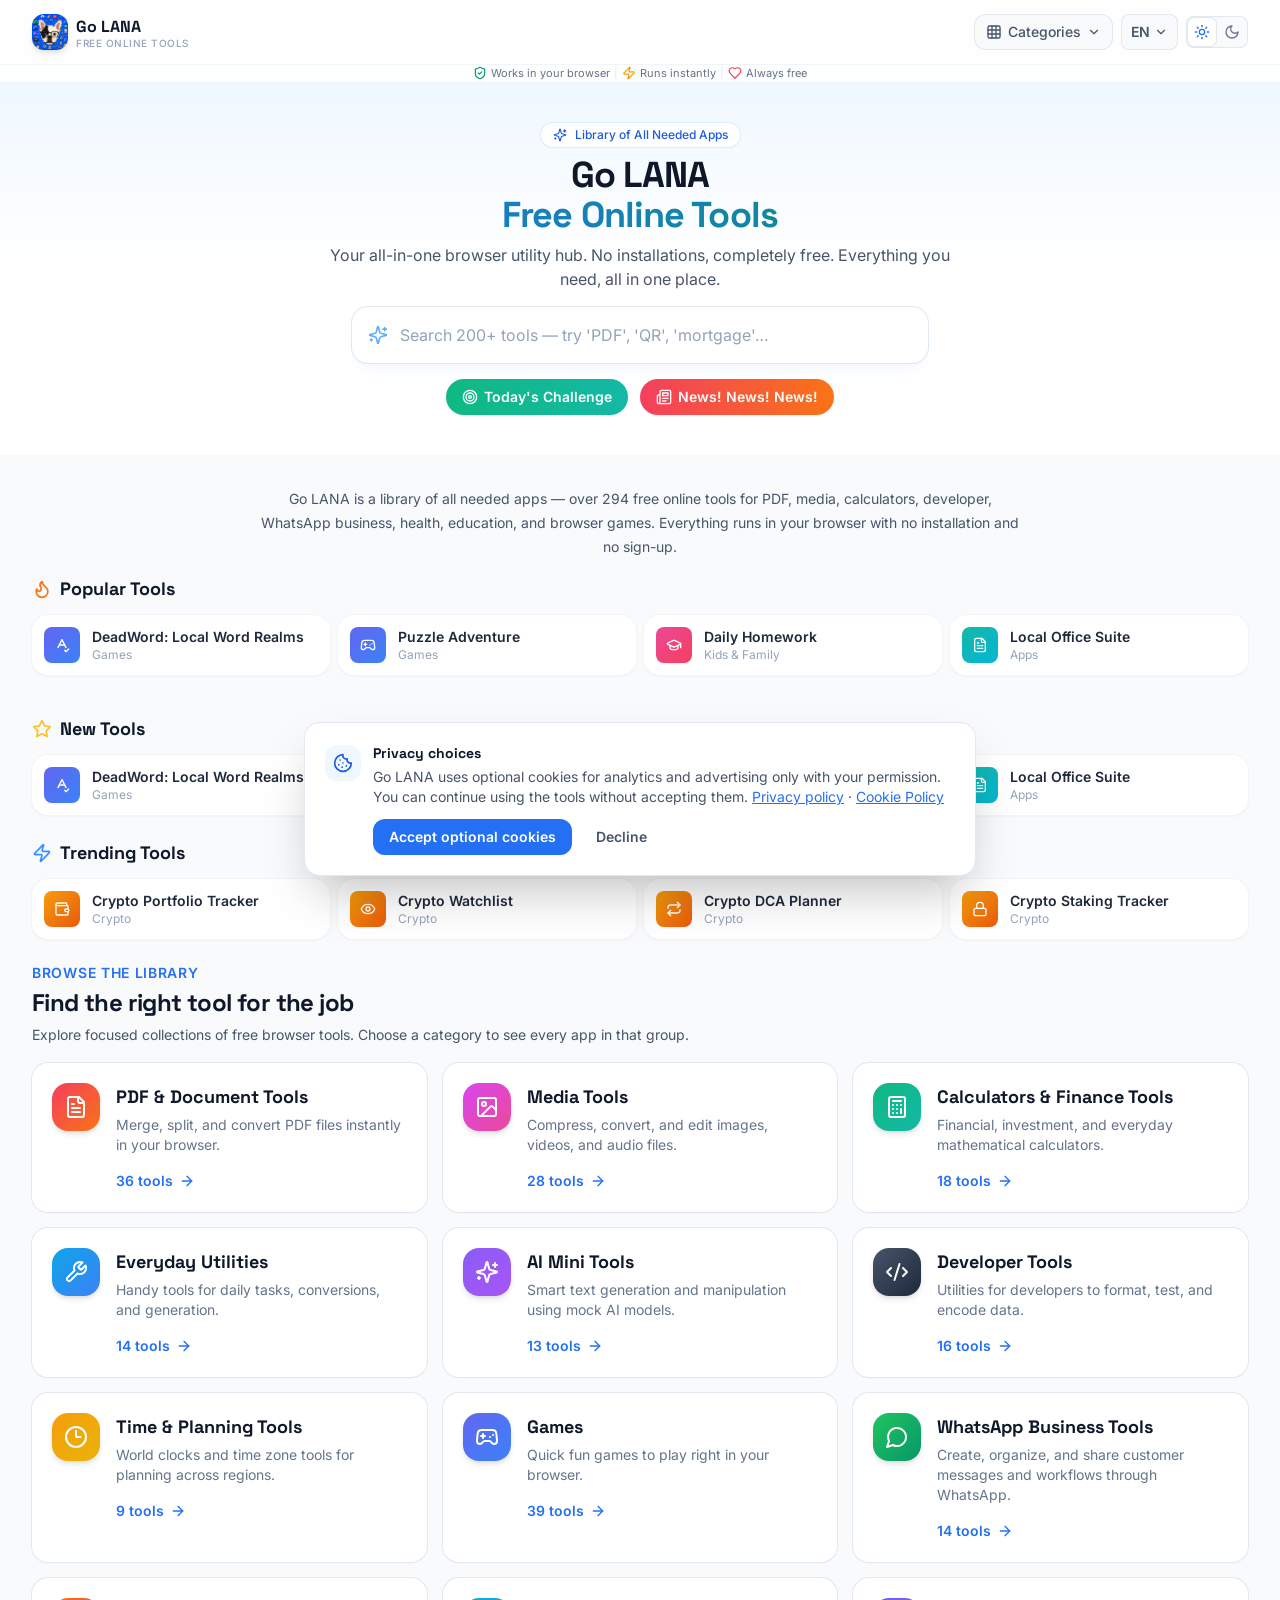
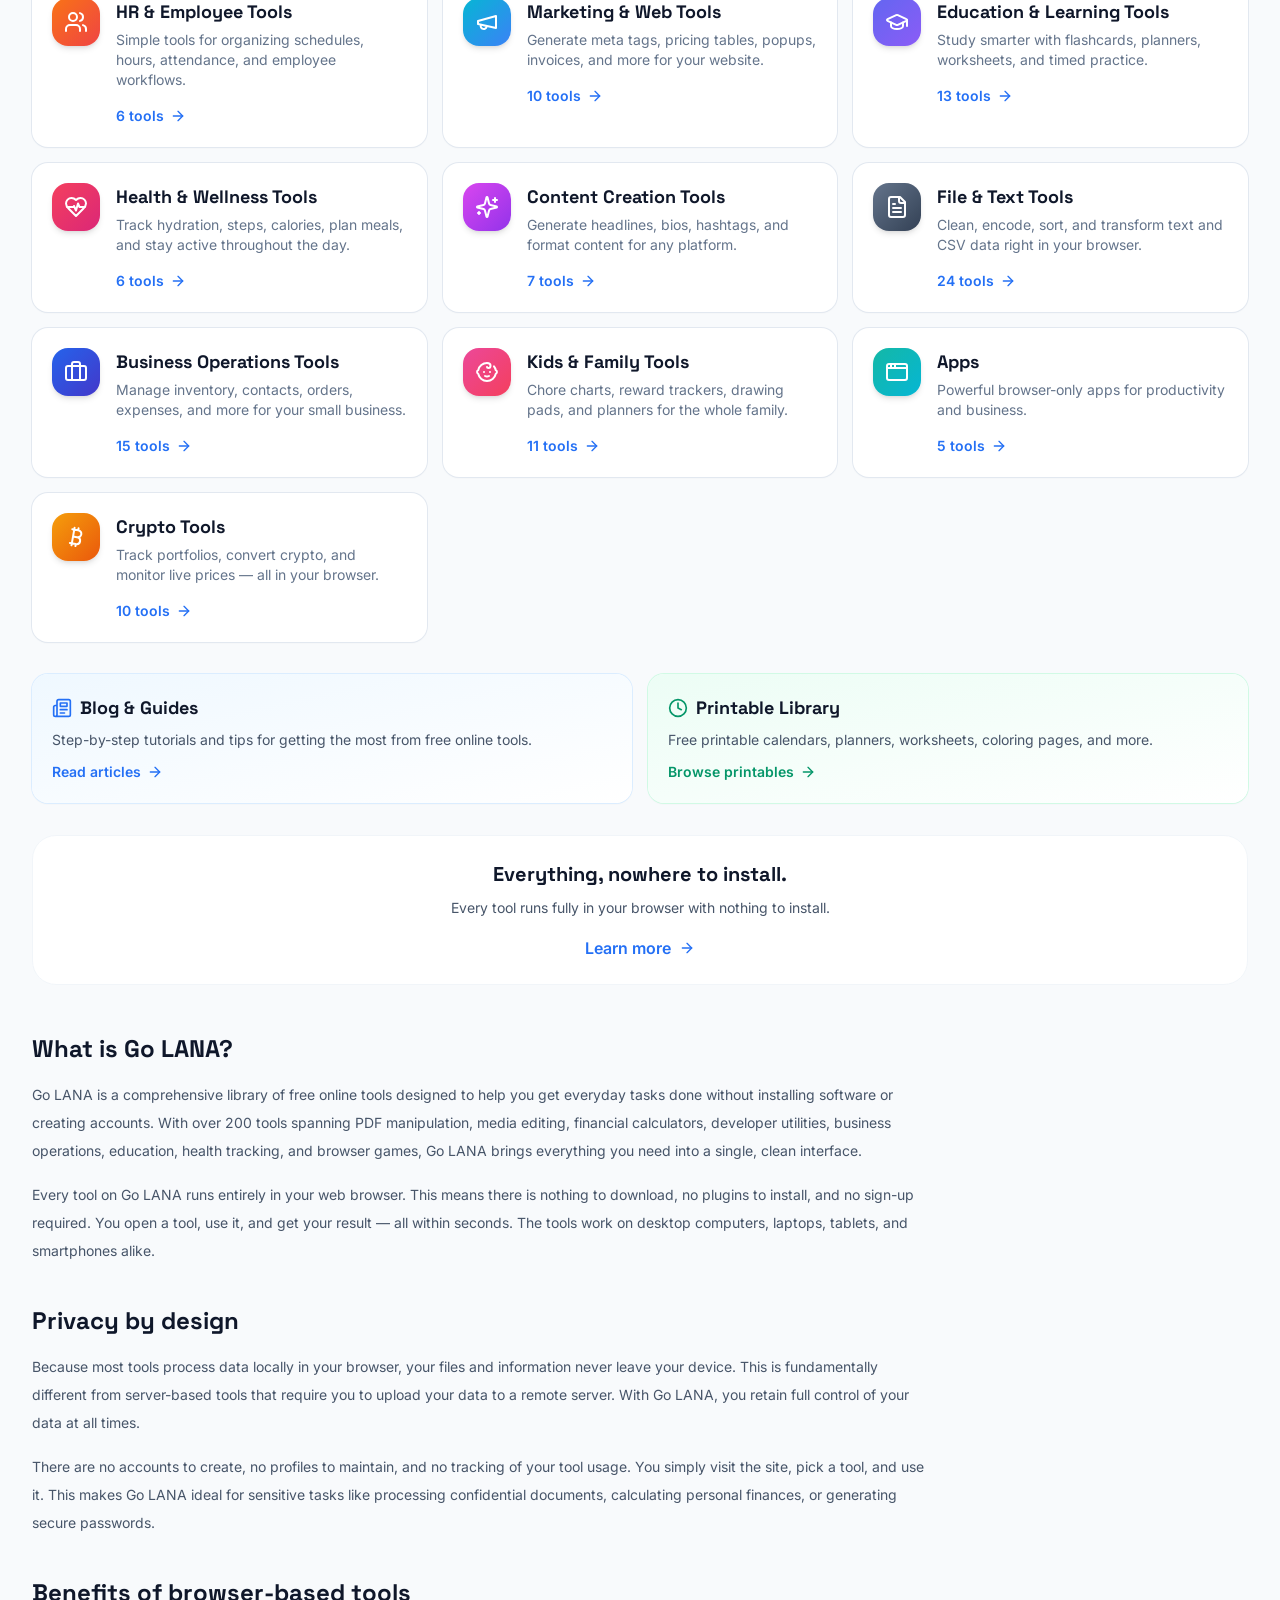
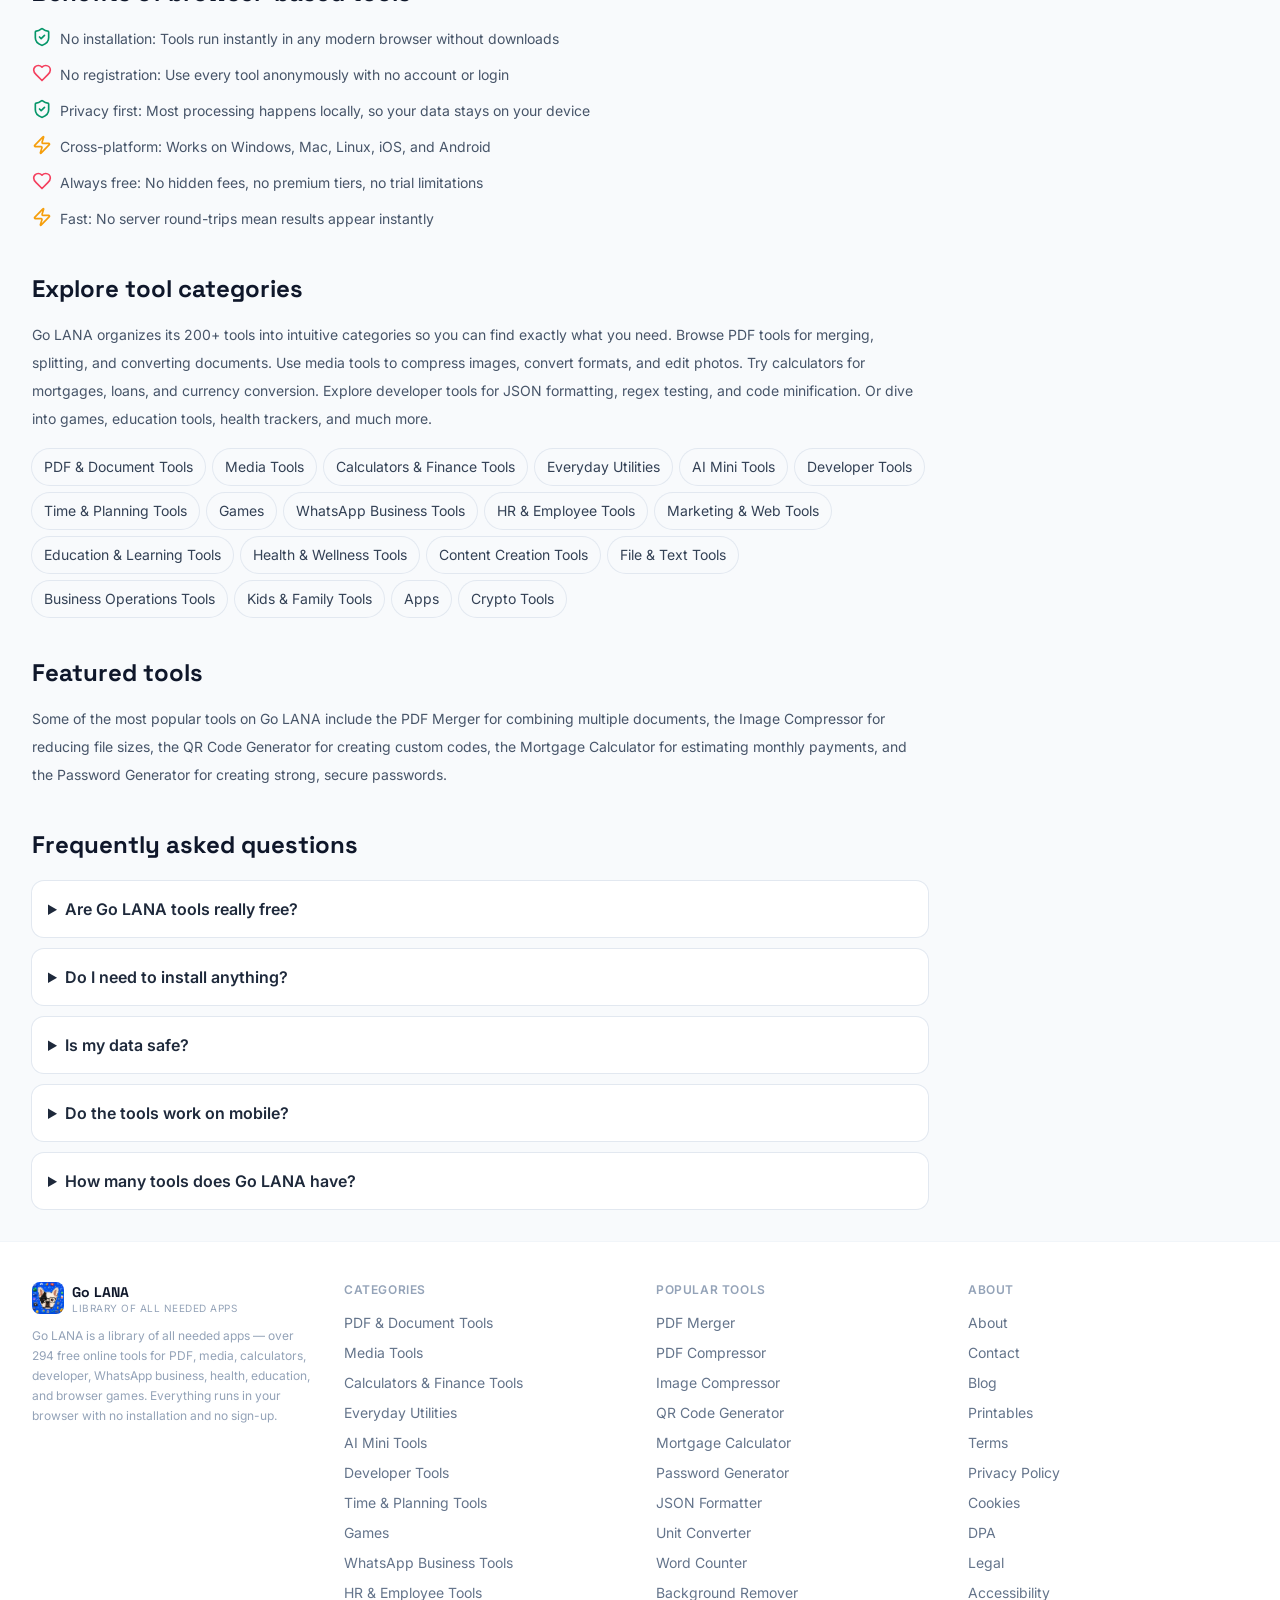
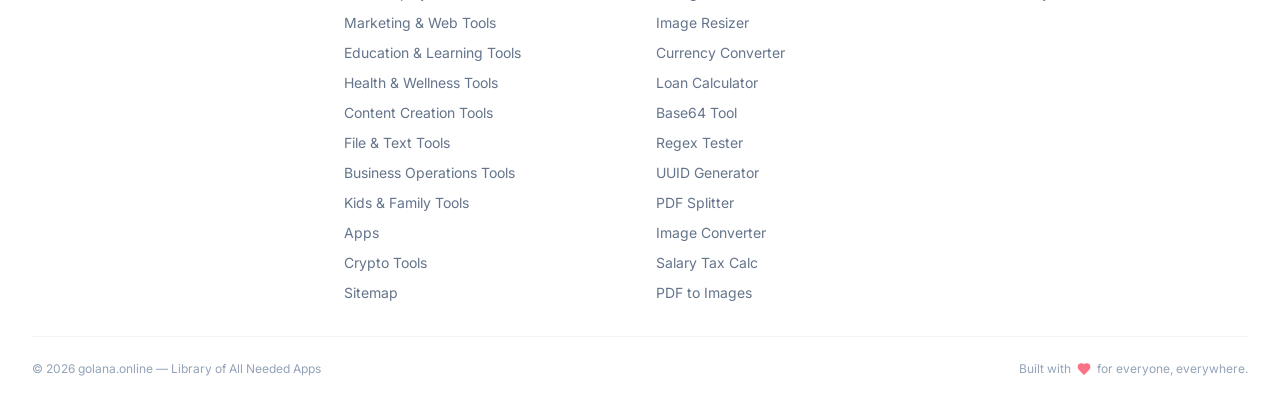
==== commit c0fdd4cc: "Version52 trying to fix google concole" ====
--- a/index.html
+++ b/index.html
@@ -3,15 +3,20 @@
   <head>
     <meta charset="UTF-8" />
     <link rel="icon" type="image/png" href="/icon.png" />
+    <link rel="manifest" href="/manifest.json" />
+    <meta name="theme-color" content="#0ea5e9" />
     <meta name="viewport" content="width=device-width, initial-scale=1.0" />
     <meta name="description" content="Go LANA — Free Online Tools. A library of all needed apps: PDF, media, calculators, utilities, AI, developer tools, games and more. No installations, completely free." />
     <meta name="ai-content" content="true" />
     <meta name="llm-friendly" content="true" />
     <meta name="structured-data" content="enabled" />
-    <meta name="last-updated" content="2026-09-17" />
+    <meta name="last-updated" content="2026-09-19" />
     <meta name="google-adsense-account" content="ca-pub-1838841424732275" />
     <meta name="google-site-verification" content="e6k9hyZIUOwRAFgraq1MeLa_KR2uTgmNMEaawZYPJcY" />
-    <link rel="alternate" hrefLang="x-default" href="https://golana.online" />
+    <meta name="robots" content="index, follow, max-snippet:-1, max-image-preview:large, max-video-preview:-1" />
+    <meta name="googlebot" content="index, follow" />
+    <link rel="canonical" href="https://golana.online/" />
+    <link rel="alternate" hrefLang="x-default" href="https://golana.online/" />
     <script type="application/ld+json">
     {
       "@context": "https://schema.org",
@@ -58,8 +63,8 @@
     <link href="https://fonts.googleapis.com/css2?family=Inter:wght@400;500;600;700&family=Space+Grotesk:wght@500;600;700&display=swap" rel="stylesheet" />
     <link rel="alternate" type="text/plain" href="/llms.txt" />
     <link rel="alternate" type="text/plain" href="/ai.txt" />
-    <script type="module" crossorigin src="/assets/index-D8cJubjA.js"></script>
-    <link rel="stylesheet" crossorigin href="/assets/index-Do33tKJQ.css">
+    <script type="module" crossorigin src="/assets/index-Da5RkUFM.js"></script>
+    <link rel="stylesheet" crossorigin href="/assets/index-DgQZU83Z.css">
   </head>
   <body>
     <div id="root">
@@ -67,7 +72,8 @@
         <main style="max-width: 760px; margin: 0 auto; padding: 48px 20px; font-family: Arial, sans-serif; color: #0f172a;">
           <h1>Go LANA — Free Online Tools</h1>
           <p>Go LANA is a library of free browser-based tools for PDFs, media, calculators, developer utilities, business tasks, education, health, and games.</p>
-          <p>JavaScript is required to use the interactive tools. You can browse the <a href="/sitemap.xml">site map</a> or read our <a href="/#/page/about">about page</a>.</p>
+          <p>Go LANA offers hundreds of free tools including PDF mergers, PDF splitters, image converters, video trimmers, calculators, unit converters, AI writing assistants, developer utilities, business templates, educational games, daily homework challenges, and printable worksheets.</p>
+          <p>JavaScript is required to use the interactive tools. You can browse the <a href="/sitemap.xml">site map</a>, explore our <a href="/pdf-tools">PDF tools</a>, <a href="/media-tools">media tools</a>, <a href="/calculators">calculators</a>, or read our <a href="/page/about">about page</a>.</p>
         </main>
       </noscript>
     </div>
--- a/assets/index-DgQZU83Z.css
+++ b/assets/index-DgQZU83Z.css
@@ -0,0 +1 @@
+*,:before,:after{--tw-border-spacing-x: 0;--tw-border-spacing-y: 0;--tw-translate-x: 0;--tw-translate-y: 0;--tw-rotate: 0;--tw-skew-x: 0;--tw-skew-y: 0;--tw-scale-x: 1;--tw-scale-y: 1;--tw-pan-x: ;--tw-pan-y: ;--tw-pinch-zoom: ;--tw-scroll-snap-strictness: proximity;--tw-gradient-from-position: ;--tw-gradient-via-position: ;--tw-gradient-to-position: ;--tw-ordinal: ;--tw-slashed-zero: ;--tw-numeric-figure: ;--tw-numeric-spacing: ;--tw-numeric-fraction: ;--tw-ring-inset: ;--tw-ring-offset-width: 0px;--tw-ring-offset-color: #fff;--tw-ring-color: rgb(59 130 246 / .5);--tw-ring-offset-shadow: 0 0 #0000;--tw-ring-shadow: 0 0 #0000;--tw-shadow: 0 0 #0000;--tw-shadow-colored: 0 0 #0000;--tw-blur: ;--tw-brightness: ;--tw-contrast: ;--tw-grayscale: ;--tw-hue-rotate: ;--tw-invert: ;--tw-saturate: ;--tw-sepia: ;--tw-drop-shadow: ;--tw-backdrop-blur: ;--tw-backdrop-brightness: ;--tw-backdrop-contrast: ;--tw-backdrop-grayscale: ;--tw-backdrop-hue-rotate: ;--tw-backdrop-invert: ;--tw-backdrop-opacity: ;--tw-backdrop-saturate: ;--tw-backdrop-sepia: ;--tw-contain-size: ;--tw-contain-layout: ;--tw-contain-paint: ;--tw-contain-style: }::backdrop{--tw-border-spacing-x: 0;--tw-border-spacing-y: 0;--tw-translate-x: 0;--tw-translate-y: 0;--tw-rotate: 0;--tw-skew-x: 0;--tw-skew-y: 0;--tw-scale-x: 1;--tw-scale-y: 1;--tw-pan-x: ;--tw-pan-y: ;--tw-pinch-zoom: ;--tw-scroll-snap-strictness: proximity;--tw-gradient-from-position: ;--tw-gradient-via-position: ;--tw-gradient-to-position: ;--tw-ordinal: ;--tw-slashed-zero: ;--tw-numeric-figure: ;--tw-numeric-spacing: ;--tw-numeric-fraction: ;--tw-ring-inset: ;--tw-ring-offset-width: 0px;--tw-ring-offset-color: #fff;--tw-ring-color: rgb(59 130 246 / .5);--tw-ring-offset-shadow: 0 0 #0000;--tw-ring-shadow: 0 0 #0000;--tw-shadow: 0 0 #0000;--tw-shadow-colored: 0 0 #0000;--tw-blur: ;--tw-brightness: ;--tw-contrast: ;--tw-grayscale: ;--tw-hue-rotate: ;--tw-invert: ;--tw-saturate: ;--tw-sepia: ;--tw-drop-shadow: ;--tw-backdrop-blur: ;--tw-backdrop-brightness: ;--tw-backdrop-contrast: ;--tw-backdrop-grayscale: ;--tw-backdrop-hue-rotate: ;--tw-backdrop-invert: ;--tw-backdrop-opacity: ;--tw-backdrop-saturate: ;--tw-backdrop-sepia: ;--tw-contain-size: ;--tw-contain-layout: ;--tw-contain-paint: ;--tw-contain-style: }*,:before,:after{box-sizing:border-box;border-width:0;border-style:solid;border-color:#e5e7eb}:before,:after{--tw-content: ""}html,:host{line-height:1.5;-webkit-text-size-adjust:100%;-moz-tab-size:4;-o-tab-size:4;tab-size:4;font-family:Inter,ui-sans-serif,system-ui,sans-serif;font-feature-settings:normal;font-variation-settings:normal;-webkit-tap-highlight-color:transparent}body{margin:0;line-height:inherit}hr{height:0;color:inherit;border-top-width:1px}abbr:where([title]){-webkit-text-decoration:underline dotted;text-decoration:underline dotted}h1,h2,h3,h4,h5,h6{font-size:inherit;font-weight:inherit}a{color:inherit;text-decoration:inherit}b,strong{font-weight:bolder}code,kbd,samp,pre{font-family:ui-monospace,SFMono-Regular,Menlo,Monaco,Consolas,Liberation Mono,Courier New,monospace;font-feature-settings:normal;font-variation-settings:normal;font-size:1em}small{font-size:80%}sub,sup{font-size:75%;line-height:0;position:relative;vertical-align:baseline}sub{bottom:-.25em}sup{top:-.5em}table{text-indent:0;border-color:inherit;border-collapse:collapse}button,input,optgroup,select,textarea{font-family:inherit;font-feature-settings:inherit;font-variation-settings:inherit;font-size:100%;font-weight:inherit;line-height:inherit;letter-spacing:inherit;color:inherit;margin:0;padding:0}button,select{text-transform:none}button,input:where([type=button]),input:where([type=reset]),input:where([type=submit]){-webkit-appearance:button;background-color:transparent;background-image:none}:-moz-focusring{outline:auto}:-moz-ui-invalid{box-shadow:none}progress{vertical-align:baseline}::-webkit-inner-spin-button,::-webkit-outer-spin-button{height:auto}[type=search]{-webkit-appearance:textfield;outline-offset:-2px}::-webkit-search-decoration{-webkit-appearance:none}::-webkit-file-upload-button{-webkit-appearance:button;font:inherit}summary{display:list-item}blockquote,dl,dd,h1,h2,h3,h4,h5,h6,hr,figure,p,pre{margin:0}fieldset{margin:0;padding:0}legend{padding:0}ol,ul,menu{list-style:none;margin:0;padding:0}dialog{padding:0}textarea{resize:vertical}input::-moz-placeholder,textarea::-moz-placeholder{opacity:1;color:#9ca3af}input::placeholder,textarea::placeholder{opacity:1;color:#9ca3af}button,[role=button]{cursor:pointer}:disabled{cursor:default}img,svg,video,canvas,audio,iframe,embed,object{display:block;vertical-align:middle}img,video{max-width:100%;height:auto}[hidden]:where(:not([hidden=until-found])){display:none}.container{width:100%}@media (min-width: 400px){.container{max-width:400px}}@media (min-width: 640px){.container{max-width:640px}}@media (min-width: 768px){.container{max-width:768px}}@media (min-width: 1024px){.container{max-width:1024px}}@media (min-width: 1280px){.container{max-width:1280px}}@media (min-width: 1536px){.container{max-width:1536px}}.container-page{margin-left:auto;margin-right:auto;width:100%;max-width:80rem;padding-left:1rem;padding-right:1rem}@media (min-width: 640px){.container-page{padding-left:1.5rem;padding-right:1.5rem}}@media (min-width: 1024px){.container-page{padding-left:2rem;padding-right:2rem}}.btn-primary{display:inline-flex;align-items:center;justify-content:center;gap:.5rem;overflow-wrap:break-word;border-radius:.75rem;padding:.625rem 1rem;text-align:center;font-size:.875rem;line-height:1.25rem;font-weight:600;line-height:1.25;transition-property:all;transition-timing-function:cubic-bezier(.4,0,.2,1);transition-duration:.2s}.btn-primary:focus{outline:2px solid transparent;outline-offset:2px}.btn-primary:focus-visible{--tw-ring-offset-shadow: var(--tw-ring-inset) 0 0 0 var(--tw-ring-offset-width) var(--tw-ring-offset-color);--tw-ring-shadow: var(--tw-ring-inset) 0 0 0 calc(2px + var(--tw-ring-offset-width)) var(--tw-ring-color);box-shadow:var(--tw-ring-offset-shadow),var(--tw-ring-shadow),var(--tw-shadow, 0 0 #0000);--tw-ring-opacity: 1;--tw-ring-color: rgb(59 142 255 / var(--tw-ring-opacity, 1));--tw-ring-offset-width: 2px}.btn-primary:disabled{cursor:not-allowed;opacity:.5}.btn-primary{--tw-bg-opacity: 1;background-color:rgb(36 112 245 / var(--tw-bg-opacity, 1));--tw-text-opacity: 1;color:rgb(255 255 255 / var(--tw-text-opacity, 1));--tw-shadow: 0 1px 2px 0 rgb(0 0 0 / .05);--tw-shadow-colored: 0 1px 2px 0 var(--tw-shadow-color);box-shadow:var(--tw-ring-offset-shadow, 0 0 #0000),var(--tw-ring-shadow, 0 0 #0000),var(--tw-shadow)}.dark .btn-primary{color:#f1f5f9;box-shadow:none}.btn-primary:hover{--tw-bg-opacity: 1;background-color:rgb(28 90 224 / var(--tw-bg-opacity, 1))}.btn-primary:active{--tw-scale-x: .98;--tw-scale-y: .98;transform:translate(var(--tw-translate-x),var(--tw-translate-y)) rotate(var(--tw-rotate)) skew(var(--tw-skew-x)) skewY(var(--tw-skew-y)) scaleX(var(--tw-scale-x)) scaleY(var(--tw-scale-y))}.btn-secondary{display:inline-flex;align-items:center;justify-content:center;gap:.5rem;overflow-wrap:break-word;border-radius:.75rem;padding:.625rem 1rem;text-align:center;font-size:.875rem;line-height:1.25rem;font-weight:600;line-height:1.25;transition-property:all;transition-timing-function:cubic-bezier(.4,0,.2,1);transition-duration:.2s}.btn-secondary:focus{outline:2px solid transparent;outline-offset:2px}.btn-secondary:focus-visible{--tw-ring-offset-shadow: var(--tw-ring-inset) 0 0 0 var(--tw-ring-offset-width) var(--tw-ring-offset-color);--tw-ring-shadow: var(--tw-ring-inset) 0 0 0 calc(2px + var(--tw-ring-offset-width)) var(--tw-ring-color);box-shadow:var(--tw-ring-offset-shadow),var(--tw-ring-shadow),var(--tw-shadow, 0 0 #0000);--tw-ring-opacity: 1;--tw-ring-color: rgb(59 142 255 / var(--tw-ring-opacity, 1));--tw-ring-offset-width: 2px}.btn-secondary:disabled{cursor:not-allowed;opacity:.5}.btn-secondary{--tw-bg-opacity: 1;background-color:rgb(255 255 255 / var(--tw-bg-opacity, 1));--tw-text-opacity: 1;color:rgb(51 65 85 / var(--tw-text-opacity, 1));--tw-ring-offset-shadow: var(--tw-ring-inset) 0 0 0 var(--tw-ring-offset-width) var(--tw-ring-offset-color);--tw-ring-shadow: var(--tw-ring-inset) 0 0 0 calc(1px + var(--tw-ring-offset-width)) var(--tw-ring-color);box-shadow:var(--tw-ring-offset-shadow),var(--tw-ring-shadow),var(--tw-shadow, 0 0 #0000);--tw-ring-inset: inset;--tw-ring-opacity: 1;--tw-ring-color: rgb(226 232 240 / var(--tw-ring-opacity, 1))}.dark .btn-secondary{background-color:#131c31;color:#cbd5e1;--tw-ring-color: #1e293b;box-shadow:inset 0 0 0 var(--tw-ring-inset-width, 0) var(--tw-ring-color)}.dark .btn-secondary:hover{background-color:#1e293b;--tw-ring-color: #475569}.btn-secondary:hover{--tw-bg-opacity: 1;background-color:rgb(248 250 252 / var(--tw-bg-opacity, 1));--tw-ring-opacity: 1;--tw-ring-color: rgb(203 213 225 / var(--tw-ring-opacity, 1))}.btn-ghost{display:inline-flex;align-items:center;justify-content:center;gap:.5rem;overflow-wrap:break-word;border-radius:.75rem;padding:.625rem 1rem;text-align:center;font-size:.875rem;line-height:1.25rem;font-weight:600;line-height:1.25;transition-property:all;transition-timing-function:cubic-bezier(.4,0,.2,1);transition-duration:.2s}.btn-ghost:focus{outline:2px solid transparent;outline-offset:2px}.btn-ghost:focus-visible{--tw-ring-offset-shadow: var(--tw-ring-inset) 0 0 0 var(--tw-ring-offset-width) var(--tw-ring-offset-color);--tw-ring-shadow: var(--tw-ring-inset) 0 0 0 calc(2px + var(--tw-ring-offset-width)) var(--tw-ring-color);box-shadow:var(--tw-ring-offset-shadow),var(--tw-ring-shadow),var(--tw-shadow, 0 0 #0000);--tw-ring-opacity: 1;--tw-ring-color: rgb(59 142 255 / var(--tw-ring-opacity, 1));--tw-ring-offset-width: 2px}.btn-ghost:disabled{cursor:not-allowed;opacity:.5}.btn-ghost{--tw-text-opacity: 1;color:rgb(71 85 105 / var(--tw-text-opacity, 1))}.dark .btn-ghost{color:#94a3b8}.dark .btn-ghost:hover{background-color:#1e293b;color:#f1f5f9}.btn-ghost:hover{--tw-bg-opacity: 1;background-color:rgb(241 245 249 / var(--tw-bg-opacity, 1));--tw-text-opacity: 1;color:rgb(15 23 42 / var(--tw-text-opacity, 1))}.\!card{border-radius:1rem;--tw-bg-opacity: 1;background-color:rgb(255 255 255 / var(--tw-bg-opacity, 1));--tw-shadow: 0 1px 2px 0 rgb(16 24 40 / .04), 0 1px 3px 0 rgb(16 24 40 / .06);--tw-shadow-colored: 0 1px 2px 0 var(--tw-shadow-color), 0 1px 3px 0 var(--tw-shadow-color);box-shadow:var(--tw-ring-offset-shadow, 0 0 #0000),var(--tw-ring-shadow, 0 0 #0000),var(--tw-shadow);--tw-ring-offset-shadow: var(--tw-ring-inset) 0 0 0 var(--tw-ring-offset-width) var(--tw-ring-offset-color);--tw-ring-shadow: var(--tw-ring-inset) 0 0 0 calc(1px + var(--tw-ring-offset-width)) var(--tw-ring-color);box-shadow:var(--tw-ring-offset-shadow),var(--tw-ring-shadow),var(--tw-shadow, 0 0 #0000);--tw-ring-opacity: 1;--tw-ring-color: rgb(241 245 249 / var(--tw-ring-opacity, 1));transition-property:all;transition-timing-function:cubic-bezier(.4,0,.2,1);transition-duration:.2s}.dark .\!card{background-color:#131c31;--tw-ring-color: #1e293b;box-shadow:none}.card{border-radius:1rem;--tw-bg-opacity: 1;background-color:rgb(255 255 255 / var(--tw-bg-opacity, 1));--tw-shadow: 0 1px 2px 0 rgb(16 24 40 / .04), 0 1px 3px 0 rgb(16 24 40 / .06);--tw-shadow-colored: 0 1px 2px 0 var(--tw-shadow-color), 0 1px 3px 0 var(--tw-shadow-color);box-shadow:var(--tw-ring-offset-shadow, 0 0 #0000),var(--tw-ring-shadow, 0 0 #0000),var(--tw-shadow);--tw-ring-offset-shadow: var(--tw-ring-inset) 0 0 0 var(--tw-ring-offset-width) var(--tw-ring-offset-color);--tw-ring-shadow: var(--tw-ring-inset) 0 0 0 calc(1px + var(--tw-ring-offset-width)) var(--tw-ring-color);box-shadow:var(--tw-ring-offset-shadow),var(--tw-ring-shadow),var(--tw-shadow, 0 0 #0000);--tw-ring-opacity: 1;--tw-ring-color: rgb(241 245 249 / var(--tw-ring-opacity, 1));transition-property:all;transition-timing-function:cubic-bezier(.4,0,.2,1);transition-duration:.2s}.dark .card{background-color:#131c31;--tw-ring-color: #1e293b;box-shadow:none}.\!input{width:100%;min-width:0px;border-radius:.75rem;border-width:0px;--tw-bg-opacity: 1;background-color:rgb(255 255 255 / var(--tw-bg-opacity, 1));padding:.625rem .875rem;font-size:.875rem;line-height:1.25rem;--tw-text-opacity: 1;color:rgb(15 23 42 / var(--tw-text-opacity, 1));--tw-ring-offset-shadow: var(--tw-ring-inset) 0 0 0 var(--tw-ring-offset-width) var(--tw-ring-offset-color);--tw-ring-shadow: var(--tw-ring-inset) 0 0 0 calc(1px + var(--tw-ring-offset-width)) var(--tw-ring-color);box-shadow:var(--tw-ring-offset-shadow),var(--tw-ring-shadow),var(--tw-shadow, 0 0 #0000);--tw-ring-inset: inset;--tw-ring-opacity: 1;--tw-ring-color: rgb(226 232 240 / var(--tw-ring-opacity, 1));transition-property:color,background-color,border-color,text-decoration-color,fill,stroke,opacity,box-shadow,transform,filter,-webkit-backdrop-filter;transition-property:color,background-color,border-color,text-decoration-color,fill,stroke,opacity,box-shadow,transform,filter,backdrop-filter;transition-property:color,background-color,border-color,text-decoration-color,fill,stroke,opacity,box-shadow,transform,filter,backdrop-filter,-webkit-backdrop-filter;transition-timing-function:cubic-bezier(.4,0,.2,1);transition-duration:.15s}.dark .\!input{background-color:#131c31;color:#f1f5f9}.dark .\!input::-moz-placeholder{color:#475569}.dark .\!input::placeholder{color:#475569}.dark .\!input{--tw-ring-color: #1e293b;box-shadow:inset 0 0 0 var(--tw-ring-inset-width, 0) var(--tw-ring-color)}.\!input::-moz-placeholder{--tw-text-opacity: 1;color:rgb(148 163 184 / var(--tw-text-opacity, 1))}.\!input::placeholder{--tw-text-opacity: 1;color:rgb(148 163 184 / var(--tw-text-opacity, 1))}.\!input:focus{outline:2px solid transparent;outline-offset:2px;--tw-ring-offset-shadow: var(--tw-ring-inset) 0 0 0 var(--tw-ring-offset-width) var(--tw-ring-offset-color);--tw-ring-shadow: var(--tw-ring-inset) 0 0 0 calc(2px + var(--tw-ring-offset-width)) var(--tw-ring-color);box-shadow:var(--tw-ring-offset-shadow),var(--tw-ring-shadow),var(--tw-shadow, 0 0 #0000);--tw-ring-opacity: 1;--tw-ring-color: rgb(59 142 255 / var(--tw-ring-opacity, 1))}.input{width:100%;min-width:0px;border-radius:.75rem;border-width:0px;--tw-bg-opacity: 1;background-color:rgb(255 255 255 / var(--tw-bg-opacity, 1));padding:.625rem .875rem;font-size:.875rem;line-height:1.25rem;--tw-text-opacity: 1;color:rgb(15 23 42 / var(--tw-text-opacity, 1));--tw-ring-offset-shadow: var(--tw-ring-inset) 0 0 0 var(--tw-ring-offset-width) var(--tw-ring-offset-color);--tw-ring-shadow: var(--tw-ring-inset) 0 0 0 calc(1px + var(--tw-ring-offset-width)) var(--tw-ring-color);box-shadow:var(--tw-ring-offset-shadow),var(--tw-ring-shadow),var(--tw-shadow, 0 0 #0000);--tw-ring-inset: inset;--tw-ring-opacity: 1;--tw-ring-color: rgb(226 232 240 / var(--tw-ring-opacity, 1));transition-property:color,background-color,border-color,text-decoration-color,fill,stroke,opacity,box-shadow,transform,filter,-webkit-backdrop-filter;transition-property:color,background-color,border-color,text-decoration-color,fill,stroke,opacity,box-shadow,transform,filter,backdrop-filter;transition-property:color,background-color,border-color,text-decoration-color,fill,stroke,opacity,box-shadow,transform,filter,backdrop-filter,-webkit-backdrop-filter;transition-timing-function:cubic-bezier(.4,0,.2,1);transition-duration:.15s}.dark .input{background-color:#131c31;color:#f1f5f9}.dark .input::-moz-placeholder{color:#475569}.dark .input::placeholder{color:#475569}.dark .input{--tw-ring-color: #1e293b;box-shadow:inset 0 0 0 var(--tw-ring-inset-width, 0) var(--tw-ring-color)}.input::-moz-placeholder{--tw-text-opacity: 1;color:rgb(148 163 184 / var(--tw-text-opacity, 1))}.input::placeholder{--tw-text-opacity: 1;color:rgb(148 163 184 / var(--tw-text-opacity, 1))}.input:focus{outline:2px solid transparent;outline-offset:2px;--tw-ring-offset-shadow: var(--tw-ring-inset) 0 0 0 var(--tw-ring-offset-width) var(--tw-ring-offset-color);--tw-ring-shadow: var(--tw-ring-inset) 0 0 0 calc(2px + var(--tw-ring-offset-width)) var(--tw-ring-color);box-shadow:var(--tw-ring-offset-shadow),var(--tw-ring-shadow),var(--tw-shadow, 0 0 #0000);--tw-ring-opacity: 1;--tw-ring-color: rgb(59 142 255 / var(--tw-ring-opacity, 1))}.\!label{margin-bottom:.375rem;display:block;font-size:.875rem;line-height:1.25rem;font-weight:500;--tw-text-opacity: 1;color:rgb(51 65 85 / var(--tw-text-opacity, 1))}.dark .\!label{color:#cbd5e1}.label{margin-bottom:.375rem;display:block;font-size:.875rem;line-height:1.25rem;font-weight:500;--tw-text-opacity: 1;color:rgb(51 65 85 / var(--tw-text-opacity, 1))}.dark .label{color:#cbd5e1}.badge{display:inline-flex;align-items:center;gap:.25rem;border-radius:9999px;padding:.125rem .625rem;font-size:.75rem;line-height:1rem;font-weight:500}.sr-only{position:absolute;width:1px;height:1px;padding:0;margin:-1px;overflow:hidden;clip:rect(0,0,0,0);white-space:nowrap;border-width:0}.pointer-events-none{pointer-events:none}.\!visible{visibility:visible!important}.visible{visibility:visible}.invisible{visibility:hidden}.collapse{visibility:collapse}.static{position:static}.fixed{position:fixed}.absolute{position:absolute}.relative{position:relative}.sticky{position:sticky}.inset-0{top:0;right:0;bottom:0;left:0}.inset-0\.5{top:.125rem;right:.125rem;bottom:.125rem;left:.125rem}.inset-1{top:.25rem;right:.25rem;bottom:.25rem;left:.25rem}.inset-x-3{left:.75rem;right:.75rem}.inset-y-0{top:0;bottom:0}.-bottom-1{bottom:-.25rem}.-left-1{left:-.25rem}.-left-2{left:-.5rem}.-right-1{right:-.25rem}.-right-2{right:-.5rem}.-top-1{top:-.25rem}.-top-2{top:-.5rem}.-top-24{top:-6rem}.-top-3{top:-.75rem}.bottom-0{bottom:0}.bottom-1{bottom:.25rem}.bottom-1\/3{bottom:33.333333%}.bottom-2{bottom:.5rem}.bottom-20{bottom:5rem}.bottom-3{bottom:.75rem}.bottom-4{bottom:1rem}.bottom-5{bottom:1.25rem}.bottom-8{bottom:2rem}.left-0{left:0}.left-0\.5{left:.125rem}.left-1{left:.25rem}.left-1\/2{left:50%}.left-2\.5{left:.625rem}.left-3{left:.75rem}.left-4{left:1rem}.left-6{left:1.5rem}.left-8{left:2rem}.left-\[22px\]{left:22px}.right-0{right:0}.right-1{right:.25rem}.right-3{right:.75rem}.right-4{right:1rem}.right-5{right:1.25rem}.right-8{right:2rem}.top-0{top:0}.top-0\.5{top:.125rem}.top-1{top:.25rem}.top-1\/2{top:50%}.top-16{top:4rem}.top-3{top:.75rem}.top-32{top:8rem}.top-4{top:1rem}.top-8{top:2rem}.-z-10{z-index:-10}.z-10{z-index:10}.z-20{z-index:20}.z-30{z-index:30}.z-40{z-index:40}.z-50{z-index:50}.col-span-1{grid-column:span 1 / span 1}.col-span-2{grid-column:span 2 / span 2}.col-span-3{grid-column:span 3 / span 3}.col-span-4{grid-column:span 4 / span 4}.col-span-5{grid-column:span 5 / span 5}.col-span-6{grid-column:span 6 / span 6}.mx-0\.5{margin-left:.125rem;margin-right:.125rem}.mx-1{margin-left:.25rem;margin-right:.25rem}.mx-4{margin-left:1rem;margin-right:1rem}.mx-auto{margin-left:auto;margin-right:auto}.my-2{margin-top:.5rem;margin-bottom:.5rem}.my-4{margin-top:1rem;margin-bottom:1rem}.-mt-0\.5{margin-top:-.125rem}.-mt-2{margin-top:-.5rem}.mb-0\.5{margin-bottom:.125rem}.mb-1{margin-bottom:.25rem}.mb-1\.5{margin-bottom:.375rem}.mb-2{margin-bottom:.5rem}.mb-3{margin-bottom:.75rem}.mb-4{margin-bottom:1rem}.mb-5{margin-bottom:1.25rem}.mb-6{margin-bottom:1.5rem}.mb-8{margin-bottom:2rem}.ml-1{margin-left:.25rem}.ml-2{margin-left:.5rem}.ml-3{margin-left:.75rem}.ml-4{margin-left:1rem}.ml-5{margin-left:1.25rem}.ml-auto{margin-left:auto}.mr-0\.5{margin-right:.125rem}.mr-1{margin-right:.25rem}.mr-1\.5{margin-right:.375rem}.mr-2{margin-right:.5rem}.mt-0\.5{margin-top:.125rem}.mt-1{margin-top:.25rem}.mt-1\.5{margin-top:.375rem}.mt-10{margin-top:2.5rem}.mt-12{margin-top:3rem}.mt-2{margin-top:.5rem}.mt-2\.5{margin-top:.625rem}.mt-3{margin-top:.75rem}.mt-4{margin-top:1rem}.mt-5{margin-top:1.25rem}.mt-6{margin-top:1.5rem}.mt-8{margin-top:2rem}.mt-\[8vh\]{margin-top:8vh}.mt-auto{margin-top:auto}.line-clamp-1{overflow:hidden;display:-webkit-box;-webkit-box-orient:vertical;-webkit-line-clamp:1}.line-clamp-2{overflow:hidden;display:-webkit-box;-webkit-box-orient:vertical;-webkit-line-clamp:2}.line-clamp-3{overflow:hidden;display:-webkit-box;-webkit-box-orient:vertical;-webkit-line-clamp:3}.block{display:block}.inline-block{display:inline-block}.inline{display:inline}.flex{display:flex}.inline-flex{display:inline-flex}.table{display:table}.grid{display:grid}.contents{display:contents}.hidden{display:none}.aspect-\[3\/4\]{aspect-ratio:3/4}.aspect-square{aspect-ratio:1 / 1}.h-0{height:0px}.h-1{height:.25rem}.h-1\.5{height:.375rem}.h-1\/2{height:50%}.h-1\/3{height:33.333333%}.h-10{height:2.5rem}.h-11{height:2.75rem}.h-12{height:3rem}.h-14{height:3.5rem}.h-16{height:4rem}.h-2{height:.5rem}.h-2\.5{height:.625rem}.h-20{height:5rem}.h-24{height:6rem}.h-28{height:7rem}.h-3{height:.75rem}.h-3\.5{height:.875rem}.h-3\/5{height:60%}.h-32{height:8rem}.h-4{height:1rem}.h-44{height:11rem}.h-48{height:12rem}.h-5{height:1.25rem}.h-56{height:14rem}.h-6{height:1.5rem}.h-64{height:16rem}.h-7{height:1.75rem}.h-72{height:18rem}.h-8{height:2rem}.h-9{height:2.25rem}.h-\[220px\]{height:220px}.h-\[420px\]{height:420px}.h-auto{height:auto}.h-full{height:100%}.max-h-40{max-height:10rem}.max-h-48{max-height:12rem}.max-h-64{max-height:16rem}.max-h-80{max-height:20rem}.max-h-96{max-height:24rem}.max-h-\[280px\]{max-height:280px}.max-h-\[300px\]{max-height:300px}.max-h-\[400px\]{max-height:400px}.max-h-\[50vh\]{max-height:50vh}.max-h-\[55vh\]{max-height:55vh}.max-h-\[600px\]{max-height:600px}.max-h-\[75vh\]{max-height:75vh}.min-h-0{min-height:0px}.min-h-20{min-height:5rem}.min-h-24{min-height:6rem}.min-h-32{min-height:8rem}.min-h-\[1\.5rem\]{min-height:1.5rem}.min-h-\[100px\]{min-height:100px}.min-h-\[120px\]{min-height:120px}.min-h-\[140px\]{min-height:140px}.min-h-\[150px\]{min-height:150px}.min-h-\[160px\]{min-height:160px}.min-h-\[180px\]{min-height:180px}.min-h-\[200px\]{min-height:200px}.min-h-\[220px\]{min-height:220px}.min-h-\[240px\]{min-height:240px}.min-h-\[280px\]{min-height:280px}.min-h-\[28px\]{min-height:28px}.min-h-\[300px\]{min-height:300px}.min-h-\[3rem\]{min-height:3rem}.min-h-\[400px\]{min-height:400px}.min-h-\[50px\]{min-height:50px}.min-h-\[55vh\]{min-height:55vh}.min-h-\[60px\]{min-height:60px}.min-h-\[70px\]{min-height:70px}.min-h-\[80px\]{min-height:80px}.min-h-\[90px\]{min-height:90px}.min-h-screen{min-height:100vh}.w-0{width:0px}.w-0\.5{width:.125rem}.w-1{width:.25rem}.w-1\.5{width:.375rem}.w-1\/2{width:50%}.w-1\/3{width:33.333333%}.w-10{width:2.5rem}.w-11{width:2.75rem}.w-12{width:3rem}.w-14{width:3.5rem}.w-16{width:4rem}.w-2{width:.5rem}.w-2\.5{width:.625rem}.w-20{width:5rem}.w-24{width:6rem}.w-28{width:7rem}.w-3{width:.75rem}.w-3\.5{width:.875rem}.w-3\/5{width:60%}.w-32{width:8rem}.w-36{width:9rem}.w-4{width:1rem}.w-44{width:11rem}.w-48{width:12rem}.w-5{width:1.25rem}.w-56{width:14rem}.w-6{width:1.5rem}.w-7{width:1.75rem}.w-72{width:18rem}.w-8{width:2rem}.w-80{width:20rem}.w-9{width:2.25rem}.w-\[42rem\]{width:42rem}.w-\[80\%\]{width:80%}.w-auto{width:auto}.w-full{width:100%}.w-px{width:1px}.min-w-0{min-width:0px}.min-w-20{min-width:5rem}.min-w-\[180px\]{min-width:180px}.min-w-\[200px\]{min-width:200px}.min-w-\[40px\]{min-width:40px}.min-w-\[80px\]{min-width:80px}.max-w-2xl{max-width:42rem}.max-w-3xl{max-width:48rem}.max-w-4xl{max-width:56rem}.max-w-\[100px\]{max-width:100px}.max-w-\[120px\]{max-width:120px}.max-w-\[120vw\]{max-width:120vw}.max-w-\[180px\]{max-width:180px}.max-w-\[200px\]{max-width:200px}.max-w-\[220px\]{max-width:220px}.max-w-\[240px\]{max-width:240px}.max-w-\[340px\]{max-width:340px}.max-w-\[60px\]{max-width:60px}.max-w-\[80px\]{max-width:80px}.max-w-full{max-width:100%}.max-w-lg{max-width:32rem}.max-w-md{max-width:28rem}.max-w-none{max-width:none}.max-w-sm{max-width:24rem}.max-w-xl{max-width:36rem}.max-w-xs{max-width:20rem}.flex-1{flex:1 1 0%}.shrink{flex-shrink:1}.shrink-0{flex-shrink:0}.grow{flex-grow:1}.border-collapse{border-collapse:collapse}.-translate-x-1\/2{--tw-translate-x: -50%;transform:translate(var(--tw-translate-x),var(--tw-translate-y)) rotate(var(--tw-rotate)) skew(var(--tw-skew-x)) skewY(var(--tw-skew-y)) scaleX(var(--tw-scale-x)) scaleY(var(--tw-scale-y))}.-translate-y-1{--tw-translate-y: -.25rem;transform:translate(var(--tw-translate-x),var(--tw-translate-y)) rotate(var(--tw-rotate)) skew(var(--tw-skew-x)) skewY(var(--tw-skew-y)) scaleX(var(--tw-scale-x)) scaleY(var(--tw-scale-y))}.-translate-y-1\/2{--tw-translate-y: -50%;transform:translate(var(--tw-translate-x),var(--tw-translate-y)) rotate(var(--tw-rotate)) skew(var(--tw-skew-x)) skewY(var(--tw-skew-y)) scaleX(var(--tw-scale-x)) scaleY(var(--tw-scale-y))}.translate-y-0{--tw-translate-y: 0px;transform:translate(var(--tw-translate-x),var(--tw-translate-y)) rotate(var(--tw-rotate)) skew(var(--tw-skew-x)) skewY(var(--tw-skew-y)) scaleX(var(--tw-scale-x)) scaleY(var(--tw-scale-y))}.translate-y-3{--tw-translate-y: .75rem;transform:translate(var(--tw-translate-x),var(--tw-translate-y)) rotate(var(--tw-rotate)) skew(var(--tw-skew-x)) skewY(var(--tw-skew-y)) scaleX(var(--tw-scale-x)) scaleY(var(--tw-scale-y))}.-rotate-90{--tw-rotate: -90deg;transform:translate(var(--tw-translate-x),var(--tw-translate-y)) rotate(var(--tw-rotate)) skew(var(--tw-skew-x)) skewY(var(--tw-skew-y)) scaleX(var(--tw-scale-x)) scaleY(var(--tw-scale-y))}.rotate-0{--tw-rotate: 0deg;transform:translate(var(--tw-translate-x),var(--tw-translate-y)) rotate(var(--tw-rotate)) skew(var(--tw-skew-x)) skewY(var(--tw-skew-y)) scaleX(var(--tw-scale-x)) scaleY(var(--tw-scale-y))}.rotate-180{--tw-rotate: 180deg;transform:translate(var(--tw-translate-x),var(--tw-translate-y)) rotate(var(--tw-rotate)) skew(var(--tw-skew-x)) skewY(var(--tw-skew-y)) scaleX(var(--tw-scale-x)) scaleY(var(--tw-scale-y))}.scale-100{--tw-scale-x: 1;--tw-scale-y: 1;transform:translate(var(--tw-translate-x),var(--tw-translate-y)) rotate(var(--tw-rotate)) skew(var(--tw-skew-x)) skewY(var(--tw-skew-y)) scaleX(var(--tw-scale-x)) scaleY(var(--tw-scale-y))}.scale-105{--tw-scale-x: 1.05;--tw-scale-y: 1.05;transform:translate(var(--tw-translate-x),var(--tw-translate-y)) rotate(var(--tw-rotate)) skew(var(--tw-skew-x)) skewY(var(--tw-skew-y)) scaleX(var(--tw-scale-x)) scaleY(var(--tw-scale-y))}.scale-110{--tw-scale-x: 1.1;--tw-scale-y: 1.1;transform:translate(var(--tw-translate-x),var(--tw-translate-y)) rotate(var(--tw-rotate)) skew(var(--tw-skew-x)) skewY(var(--tw-skew-y)) scaleX(var(--tw-scale-x)) scaleY(var(--tw-scale-y))}.scale-125{--tw-scale-x: 1.25;--tw-scale-y: 1.25;transform:translate(var(--tw-translate-x),var(--tw-translate-y)) rotate(var(--tw-rotate)) skew(var(--tw-skew-x)) skewY(var(--tw-skew-y)) scaleX(var(--tw-scale-x)) scaleY(var(--tw-scale-y))}.scale-90{--tw-scale-x: .9;--tw-scale-y: .9;transform:translate(var(--tw-translate-x),var(--tw-translate-y)) rotate(var(--tw-rotate)) skew(var(--tw-skew-x)) skewY(var(--tw-skew-y)) scaleX(var(--tw-scale-x)) scaleY(var(--tw-scale-y))}.scale-95{--tw-scale-x: .95;--tw-scale-y: .95;transform:translate(var(--tw-translate-x),var(--tw-translate-y)) rotate(var(--tw-rotate)) skew(var(--tw-skew-x)) skewY(var(--tw-skew-y)) scaleX(var(--tw-scale-x)) scaleY(var(--tw-scale-y))}.transform{transform:translate(var(--tw-translate-x),var(--tw-translate-y)) rotate(var(--tw-rotate)) skew(var(--tw-skew-x)) skewY(var(--tw-skew-y)) scaleX(var(--tw-scale-x)) scaleY(var(--tw-scale-y))}.animate-\[fadeIn_0\.3s\]{animation:fadeIn .3s}.animate-\[fadeIn_0\.3s_ease\]{animation:fadeIn .3s ease}.animate-\[fadeIn_0\.4s_ease-out\]{animation:fadeIn .4s ease-out}.animate-\[fadeIn_0\.5s_ease\]{animation:fadeIn .5s ease}.animate-\[pop_0\.2s_ease\]{animation:pop .2s ease}.animate-\[pop_0\.3s_ease\]{animation:pop .3s ease}.animate-\[shake_0\.4s\]{animation:shake .4s}@keyframes bounce{0%,to{transform:translateY(-25%);animation-timing-function:cubic-bezier(.8,0,1,1)}50%{transform:none;animation-timing-function:cubic-bezier(0,0,.2,1)}}.animate-bounce{animation:bounce 1s infinite}@keyframes fade-in{0%{opacity:0;transform:translateY(8px)}to{opacity:1;transform:translateY(0)}}.animate-fade-in{animation:fade-in .5s ease-out both}@keyframes fade-in-fast{0%{opacity:0}to{opacity:1}}.animate-fade-in-fast{animation:fade-in-fast .2s ease-out both}@keyframes pop{0%{transform:scale(.96);opacity:0}to{transform:scale(1);opacity:1}}.animate-pop{animation:pop .18s ease-out both}@keyframes pulse{50%{opacity:.5}}.animate-pulse{animation:pulse 2s cubic-bezier(.4,0,.6,1) infinite}@keyframes spin{to{transform:rotate(360deg)}}.animate-spin{animation:spin 1s linear infinite}.cursor-cell{cursor:cell}.cursor-col-resize{cursor:col-resize}.cursor-crosshair{cursor:crosshair}.cursor-default{cursor:default}.cursor-grab{cursor:grab}.cursor-not-allowed{cursor:not-allowed}.cursor-pointer{cursor:pointer}.cursor-row-resize{cursor:row-resize}.touch-none{touch-action:none}.select-none{-webkit-user-select:none;-moz-user-select:none;user-select:none}.resize-none{resize:none}.resize{resize:both}.list-decimal{list-style-type:decimal}.list-disc{list-style-type:disc}.grid-cols-1{grid-template-columns:repeat(1,minmax(0,1fr))}.grid-cols-10{grid-template-columns:repeat(10,minmax(0,1fr))}.grid-cols-12{grid-template-columns:repeat(12,minmax(0,1fr))}.grid-cols-2{grid-template-columns:repeat(2,minmax(0,1fr))}.grid-cols-3{grid-template-columns:repeat(3,minmax(0,1fr))}.grid-cols-4{grid-template-columns:repeat(4,minmax(0,1fr))}.grid-cols-5{grid-template-columns:repeat(5,minmax(0,1fr))}.grid-cols-7{grid-template-columns:repeat(7,minmax(0,1fr))}.grid-cols-8{grid-template-columns:repeat(8,minmax(0,1fr))}.grid-cols-9{grid-template-columns:repeat(9,minmax(0,1fr))}.grid-cols-\[1fr_1fr_1fr_auto\]{grid-template-columns:1fr 1fr 1fr auto}.grid-cols-\[1fr_70px_90px_32px\]{grid-template-columns:1fr 70px 90px 32px}.grid-cols-\[1fr_repeat\(7\,2\.5rem\)_3rem_2rem\]{grid-template-columns:1fr repeat(7,2.5rem) 3rem 2rem}.flex-col{flex-direction:column}.flex-wrap{flex-wrap:wrap}.items-start{align-items:flex-start}.items-end{align-items:flex-end}.items-center{align-items:center}.items-baseline{align-items:baseline}.justify-end{justify-content:flex-end}.justify-center{justify-content:center}.justify-between{justify-content:space-between}.justify-around{justify-content:space-around}.gap-0{gap:0px}.gap-0\.5{gap:.125rem}.gap-1{gap:.25rem}.gap-1\.5{gap:.375rem}.gap-2{gap:.5rem}.gap-2\.5{gap:.625rem}.gap-3{gap:.75rem}.gap-4{gap:1rem}.gap-5{gap:1.25rem}.gap-6{gap:1.5rem}.gap-8{gap:2rem}.gap-px{gap:1px}.gap-x-1{-moz-column-gap:.25rem;column-gap:.25rem}.gap-x-3{-moz-column-gap:.75rem;column-gap:.75rem}.gap-x-6{-moz-column-gap:1.5rem;column-gap:1.5rem}.gap-y-0\.5{row-gap:.125rem}.gap-y-1{row-gap:.25rem}.gap-y-2{row-gap:.5rem}.space-y-0\.5>:not([hidden])~:not([hidden]){--tw-space-y-reverse: 0;margin-top:calc(.125rem * calc(1 - var(--tw-space-y-reverse)));margin-bottom:calc(.125rem * var(--tw-space-y-reverse))}.space-y-1>:not([hidden])~:not([hidden]){--tw-space-y-reverse: 0;margin-top:calc(.25rem * calc(1 - var(--tw-space-y-reverse)));margin-bottom:calc(.25rem * var(--tw-space-y-reverse))}.space-y-1\.5>:not([hidden])~:not([hidden]){--tw-space-y-reverse: 0;margin-top:calc(.375rem * calc(1 - var(--tw-space-y-reverse)));margin-bottom:calc(.375rem * var(--tw-space-y-reverse))}.space-y-10>:not([hidden])~:not([hidden]){--tw-space-y-reverse: 0;margin-top:calc(2.5rem * calc(1 - var(--tw-space-y-reverse)));margin-bottom:calc(2.5rem * var(--tw-space-y-reverse))}.space-y-2>:not([hidden])~:not([hidden]){--tw-space-y-reverse: 0;margin-top:calc(.5rem * calc(1 - var(--tw-space-y-reverse)));margin-bottom:calc(.5rem * var(--tw-space-y-reverse))}.space-y-2\.5>:not([hidden])~:not([hidden]){--tw-space-y-reverse: 0;margin-top:calc(.625rem * calc(1 - var(--tw-space-y-reverse)));margin-bottom:calc(.625rem * var(--tw-space-y-reverse))}.space-y-3>:not([hidden])~:not([hidden]){--tw-space-y-reverse: 0;margin-top:calc(.75rem * calc(1 - var(--tw-space-y-reverse)));margin-bottom:calc(.75rem * var(--tw-space-y-reverse))}.space-y-4>:not([hidden])~:not([hidden]){--tw-space-y-reverse: 0;margin-top:calc(1rem * calc(1 - var(--tw-space-y-reverse)));margin-bottom:calc(1rem * var(--tw-space-y-reverse))}.space-y-5>:not([hidden])~:not([hidden]){--tw-space-y-reverse: 0;margin-top:calc(1.25rem * calc(1 - var(--tw-space-y-reverse)));margin-bottom:calc(1.25rem * var(--tw-space-y-reverse))}.space-y-6>:not([hidden])~:not([hidden]){--tw-space-y-reverse: 0;margin-top:calc(1.5rem * calc(1 - var(--tw-space-y-reverse)));margin-bottom:calc(1.5rem * var(--tw-space-y-reverse))}.self-start{align-self:flex-start}.self-center{align-self:center}.overflow-auto{overflow:auto}.overflow-hidden{overflow:hidden}.overflow-x-auto{overflow-x:auto}.overflow-y-auto{overflow-y:auto}.truncate{overflow:hidden;text-overflow:ellipsis;white-space:nowrap}.whitespace-normal{white-space:normal}.whitespace-nowrap{white-space:nowrap}.whitespace-pre-line{white-space:pre-line}.whitespace-pre-wrap{white-space:pre-wrap}.break-words{overflow-wrap:break-word}.break-all{word-break:break-all}.rounded{border-radius:.25rem}.rounded-2xl{border-radius:1rem}.rounded-3xl{border-radius:1.5rem}.rounded-full{border-radius:9999px}.rounded-lg{border-radius:.5rem}.rounded-md{border-radius:.375rem}.rounded-none{border-radius:0}.rounded-sm{border-radius:.125rem}.rounded-xl{border-radius:.75rem}.rounded-t-lg{border-top-left-radius:.5rem;border-top-right-radius:.5rem}.border{border-width:1px}.border-0{border-width:0px}.border-2{border-width:2px}.border-4{border-width:4px}.border-b{border-bottom-width:1px}.border-b-2{border-bottom-width:2px}.border-l{border-left-width:1px}.border-l-2{border-left-width:2px}.border-l-4{border-left-width:4px}.border-l-\[12px\]{border-left-width:12px}.border-r{border-right-width:1px}.border-r-\[12px\]{border-right-width:12px}.border-t{border-top-width:1px}.border-t-\[20px\]{border-top-width:20px}.border-dashed{border-style:dashed}.border-double{border-style:double}.border-accent-500{--tw-border-opacity: 1;border-color:rgb(16 185 129 / var(--tw-border-opacity, 1))}.border-amber-200{--tw-border-opacity: 1;border-color:rgb(253 230 138 / var(--tw-border-opacity, 1))}.border-amber-300{--tw-border-opacity: 1;border-color:rgb(252 211 77 / var(--tw-border-opacity, 1))}.border-blue-200{--tw-border-opacity: 1;border-color:rgb(191 219 254 / var(--tw-border-opacity, 1))}.border-brand-400{--tw-border-opacity: 1;border-color:rgb(96 174 255 / var(--tw-border-opacity, 1))}.border-brand-500{--tw-border-opacity: 1;border-color:rgb(59 142 255 / var(--tw-border-opacity, 1))}.border-emerald-200{--tw-border-opacity: 1;border-color:rgb(167 243 208 / var(--tw-border-opacity, 1))}.border-emerald-400{--tw-border-opacity: 1;border-color:rgb(52 211 153 / var(--tw-border-opacity, 1))}.border-emerald-500{--tw-border-opacity: 1;border-color:rgb(16 185 129 / var(--tw-border-opacity, 1))}.border-emerald-600{--tw-border-opacity: 1;border-color:rgb(5 150 105 / var(--tw-border-opacity, 1))}.border-indigo-100{--tw-border-opacity: 1;border-color:rgb(224 231 255 / var(--tw-border-opacity, 1))}.border-indigo-500{--tw-border-opacity: 1;border-color:rgb(99 102 241 / var(--tw-border-opacity, 1))}.border-purple-200{--tw-border-opacity: 1;border-color:rgb(233 213 255 / var(--tw-border-opacity, 1))}.border-red-200{--tw-border-opacity: 1;border-color:rgb(254 202 202 / var(--tw-border-opacity, 1))}.border-red-400{--tw-border-opacity: 1;border-color:rgb(248 113 113 / var(--tw-border-opacity, 1))}.border-red-500{--tw-border-opacity: 1;border-color:rgb(239 68 68 / var(--tw-border-opacity, 1))}.border-red-600{--tw-border-opacity: 1;border-color:rgb(220 38 38 / var(--tw-border-opacity, 1))}.border-rose-400{--tw-border-opacity: 1;border-color:rgb(251 113 133 / var(--tw-border-opacity, 1))}.border-sky-200{--tw-border-opacity: 1;border-color:rgb(186 230 253 / var(--tw-border-opacity, 1))}.border-sky-300{--tw-border-opacity: 1;border-color:rgb(125 211 252 / var(--tw-border-opacity, 1))}.border-sky-400{--tw-border-opacity: 1;border-color:rgb(56 189 248 / var(--tw-border-opacity, 1))}.border-sky-500{--tw-border-opacity: 1;border-color:rgb(14 165 233 / var(--tw-border-opacity, 1))}.border-sky-600{--tw-border-opacity: 1;border-color:rgb(2 132 199 / var(--tw-border-opacity, 1))}.border-slate-100{--tw-border-opacity: 1;border-color:rgb(241 245 249 / var(--tw-border-opacity, 1))}.border-slate-200{--tw-border-opacity: 1;border-color:rgb(226 232 240 / var(--tw-border-opacity, 1))}.border-slate-300{--tw-border-opacity: 1;border-color:rgb(203 213 225 / var(--tw-border-opacity, 1))}.border-slate-400{--tw-border-opacity: 1;border-color:rgb(148 163 184 / var(--tw-border-opacity, 1))}.border-slate-800{--tw-border-opacity: 1;border-color:rgb(30 41 59 / var(--tw-border-opacity, 1))}.border-teal-200{--tw-border-opacity: 1;border-color:rgb(153 246 228 / var(--tw-border-opacity, 1))}.border-transparent{border-color:transparent}.border-white{--tw-border-opacity: 1;border-color:rgb(255 255 255 / var(--tw-border-opacity, 1))}.border-l-transparent{border-left-color:transparent}.border-r-transparent{border-right-color:transparent}.border-t-slate-800{--tw-border-opacity: 1;border-top-color:rgb(30 41 59 / var(--tw-border-opacity, 1))}.border-t-transparent{border-top-color:transparent}.bg-accent-100{--tw-bg-opacity: 1;background-color:rgb(209 250 229 / var(--tw-bg-opacity, 1))}.bg-accent-200{--tw-bg-opacity: 1;background-color:rgb(167 243 208 / var(--tw-bg-opacity, 1))}.bg-accent-200\/30{background-color:#a7f3d04d}.bg-accent-300{--tw-bg-opacity: 1;background-color:rgb(110 231 183 / var(--tw-bg-opacity, 1))}.bg-accent-400{--tw-bg-opacity: 1;background-color:rgb(52 211 153 / var(--tw-bg-opacity, 1))}.bg-accent-50{--tw-bg-opacity: 1;background-color:rgb(236 253 245 / var(--tw-bg-opacity, 1))}.bg-accent-500{--tw-bg-opacity: 1;background-color:rgb(16 185 129 / var(--tw-bg-opacity, 1))}.bg-accent-600{--tw-bg-opacity: 1;background-color:rgb(5 150 105 / var(--tw-bg-opacity, 1))}.bg-amber-100{--tw-bg-opacity: 1;background-color:rgb(254 243 199 / var(--tw-bg-opacity, 1))}.bg-amber-200{--tw-bg-opacity: 1;background-color:rgb(253 230 138 / var(--tw-bg-opacity, 1))}.bg-amber-300{--tw-bg-opacity: 1;background-color:rgb(252 211 77 / var(--tw-bg-opacity, 1))}.bg-amber-400{--tw-bg-opacity: 1;background-color:rgb(251 191 36 / var(--tw-bg-opacity, 1))}.bg-amber-50{--tw-bg-opacity: 1;background-color:rgb(255 251 235 / var(--tw-bg-opacity, 1))}.bg-amber-500{--tw-bg-opacity: 1;background-color:rgb(245 158 11 / var(--tw-bg-opacity, 1))}.bg-amber-500\/10{background-color:#f59e0b1a}.bg-amber-600{--tw-bg-opacity: 1;background-color:rgb(217 119 6 / var(--tw-bg-opacity, 1))}.bg-amber-800{--tw-bg-opacity: 1;background-color:rgb(146 64 14 / var(--tw-bg-opacity, 1))}.bg-black{--tw-bg-opacity: 1;background-color:rgb(0 0 0 / var(--tw-bg-opacity, 1))}.bg-black\/30{background-color:#0000004d}.bg-black\/40{background-color:#0006}.bg-black\/50{background-color:#00000080}.bg-blue-100{--tw-bg-opacity: 1;background-color:rgb(219 234 254 / var(--tw-bg-opacity, 1))}.bg-blue-50{--tw-bg-opacity: 1;background-color:rgb(239 246 255 / var(--tw-bg-opacity, 1))}.bg-brand-100{--tw-bg-opacity: 1;background-color:rgb(219 237 255 / var(--tw-bg-opacity, 1))}.bg-brand-200\/40{background-color:#bfe0ff66}.bg-brand-300{--tw-bg-opacity: 1;background-color:rgb(147 204 255 / var(--tw-bg-opacity, 1))}.bg-brand-400{--tw-bg-opacity: 1;background-color:rgb(96 174 255 / var(--tw-bg-opacity, 1))}.bg-brand-50{--tw-bg-opacity: 1;background-color:rgb(239 248 255 / var(--tw-bg-opacity, 1))}.bg-brand-500{--tw-bg-opacity: 1;background-color:rgb(59 142 255 / var(--tw-bg-opacity, 1))}.bg-brand-600{--tw-bg-opacity: 1;background-color:rgb(36 112 245 / var(--tw-bg-opacity, 1))}.bg-brand-700{--tw-bg-opacity: 1;background-color:rgb(28 90 224 / var(--tw-bg-opacity, 1))}.bg-brand-800{--tw-bg-opacity: 1;background-color:rgb(30 75 181 / var(--tw-bg-opacity, 1))}.bg-cyan-50{--tw-bg-opacity: 1;background-color:rgb(236 254 255 / var(--tw-bg-opacity, 1))}.bg-cyan-500\/10{background-color:#06b6d41a}.bg-cyan-500\/90{background-color:#06b6d4e6}.bg-emerald-100{--tw-bg-opacity: 1;background-color:rgb(209 250 229 / var(--tw-bg-opacity, 1))}.bg-emerald-200\/40{background-color:#a7f3d066}.bg-emerald-400{--tw-bg-opacity: 1;background-color:rgb(52 211 153 / var(--tw-bg-opacity, 1))}.bg-emerald-50{--tw-bg-opacity: 1;background-color:rgb(236 253 245 / var(--tw-bg-opacity, 1))}.bg-emerald-500{--tw-bg-opacity: 1;background-color:rgb(16 185 129 / var(--tw-bg-opacity, 1))}.bg-emerald-500\/90{background-color:#10b981e6}.bg-fuchsia-100{--tw-bg-opacity: 1;background-color:rgb(250 232 255 / var(--tw-bg-opacity, 1))}.bg-fuchsia-50{--tw-bg-opacity: 1;background-color:rgb(253 244 255 / var(--tw-bg-opacity, 1))}.bg-green-50{--tw-bg-opacity: 1;background-color:rgb(240 253 244 / var(--tw-bg-opacity, 1))}.bg-indigo-50{--tw-bg-opacity: 1;background-color:rgb(238 242 255 / var(--tw-bg-opacity, 1))}.bg-indigo-500{--tw-bg-opacity: 1;background-color:rgb(99 102 241 / var(--tw-bg-opacity, 1))}.bg-indigo-600{--tw-bg-opacity: 1;background-color:rgb(79 70 229 / var(--tw-bg-opacity, 1))}.bg-lime-50{--tw-bg-opacity: 1;background-color:rgb(247 254 231 / var(--tw-bg-opacity, 1))}.bg-lime-500{--tw-bg-opacity: 1;background-color:rgb(132 204 22 / var(--tw-bg-opacity, 1))}.bg-lime-500\/90{background-color:#84cc16e6}.bg-orange-200{--tw-bg-opacity: 1;background-color:rgb(254 215 170 / var(--tw-bg-opacity, 1))}.bg-orange-300{--tw-bg-opacity: 1;background-color:rgb(253 186 116 / var(--tw-bg-opacity, 1))}.bg-orange-400{--tw-bg-opacity: 1;background-color:rgb(251 146 60 / var(--tw-bg-opacity, 1))}.bg-orange-50{--tw-bg-opacity: 1;background-color:rgb(255 247 237 / var(--tw-bg-opacity, 1))}.bg-orange-500{--tw-bg-opacity: 1;background-color:rgb(249 115 22 / var(--tw-bg-opacity, 1))}.bg-orange-500\/90{background-color:#f97316e6}.bg-pink-50{--tw-bg-opacity: 1;background-color:rgb(253 242 248 / var(--tw-bg-opacity, 1))}.bg-purple-200{--tw-bg-opacity: 1;background-color:rgb(233 213 255 / var(--tw-bg-opacity, 1))}.bg-purple-50{--tw-bg-opacity: 1;background-color:rgb(250 245 255 / var(--tw-bg-opacity, 1))}.bg-red-100{--tw-bg-opacity: 1;background-color:rgb(254 226 226 / var(--tw-bg-opacity, 1))}.bg-red-300{--tw-bg-opacity: 1;background-color:rgb(252 165 165 / var(--tw-bg-opacity, 1))}.bg-red-400{--tw-bg-opacity: 1;background-color:rgb(248 113 113 / var(--tw-bg-opacity, 1))}.bg-red-50{--tw-bg-opacity: 1;background-color:rgb(254 242 242 / var(--tw-bg-opacity, 1))}.bg-red-500{--tw-bg-opacity: 1;background-color:rgb(239 68 68 / var(--tw-bg-opacity, 1))}.bg-red-500\/90{background-color:#ef4444e6}.bg-rose-100{--tw-bg-opacity: 1;background-color:rgb(255 228 230 / var(--tw-bg-opacity, 1))}.bg-rose-200{--tw-bg-opacity: 1;background-color:rgb(254 205 211 / var(--tw-bg-opacity, 1))}.bg-rose-300{--tw-bg-opacity: 1;background-color:rgb(253 164 175 / var(--tw-bg-opacity, 1))}.bg-rose-400{--tw-bg-opacity: 1;background-color:rgb(251 113 133 / var(--tw-bg-opacity, 1))}.bg-rose-50{--tw-bg-opacity: 1;background-color:rgb(255 241 242 / var(--tw-bg-opacity, 1))}.bg-rose-500{--tw-bg-opacity: 1;background-color:rgb(244 63 94 / var(--tw-bg-opacity, 1))}.bg-rose-500\/80{background-color:#f43f5ecc}.bg-rose-600{--tw-bg-opacity: 1;background-color:rgb(225 29 72 / var(--tw-bg-opacity, 1))}.bg-sky-100{--tw-bg-opacity: 1;background-color:rgb(224 242 254 / var(--tw-bg-opacity, 1))}.bg-sky-200{--tw-bg-opacity: 1;background-color:rgb(186 230 253 / var(--tw-bg-opacity, 1))}.bg-sky-300{--tw-bg-opacity: 1;background-color:rgb(125 211 252 / var(--tw-bg-opacity, 1))}.bg-sky-400{--tw-bg-opacity: 1;background-color:rgb(56 189 248 / var(--tw-bg-opacity, 1))}.bg-sky-50{--tw-bg-opacity: 1;background-color:rgb(240 249 255 / var(--tw-bg-opacity, 1))}.bg-sky-500{--tw-bg-opacity: 1;background-color:rgb(14 165 233 / var(--tw-bg-opacity, 1))}.bg-sky-600{--tw-bg-opacity: 1;background-color:rgb(2 132 199 / var(--tw-bg-opacity, 1))}.bg-slate-100{--tw-bg-opacity: 1;background-color:rgb(241 245 249 / var(--tw-bg-opacity, 1))}.bg-slate-200{--tw-bg-opacity: 1;background-color:rgb(226 232 240 / var(--tw-bg-opacity, 1))}.bg-slate-300{--tw-bg-opacity: 1;background-color:rgb(203 213 225 / var(--tw-bg-opacity, 1))}.bg-slate-400{--tw-bg-opacity: 1;background-color:rgb(148 163 184 / var(--tw-bg-opacity, 1))}.bg-slate-400\/40{background-color:#94a3b866}.bg-slate-50{--tw-bg-opacity: 1;background-color:rgb(248 250 252 / var(--tw-bg-opacity, 1))}.bg-slate-50\/50{background-color:#f8fafc80}.bg-slate-500{--tw-bg-opacity: 1;background-color:rgb(100 116 139 / var(--tw-bg-opacity, 1))}.bg-slate-700{--tw-bg-opacity: 1;background-color:rgb(51 65 85 / var(--tw-bg-opacity, 1))}.bg-slate-800{--tw-bg-opacity: 1;background-color:rgb(30 41 59 / var(--tw-bg-opacity, 1))}.bg-slate-900{--tw-bg-opacity: 1;background-color:rgb(15 23 42 / var(--tw-bg-opacity, 1))}.bg-slate-900\/40{background-color:#0f172a66}.bg-slate-900\/60{background-color:#0f172a99}.bg-slate-900\/70{background-color:#0f172ab3}.bg-slate-900\/80{background-color:#0f172acc}.bg-teal-200\/30{background-color:#99f6e44d}.bg-teal-500{--tw-bg-opacity: 1;background-color:rgb(20 184 166 / var(--tw-bg-opacity, 1))}.bg-transparent{background-color:transparent}.bg-violet-100{--tw-bg-opacity: 1;background-color:rgb(237 233 254 / var(--tw-bg-opacity, 1))}.bg-violet-50{--tw-bg-opacity: 1;background-color:rgb(245 243 255 / var(--tw-bg-opacity, 1))}.bg-violet-500{--tw-bg-opacity: 1;background-color:rgb(139 92 246 / var(--tw-bg-opacity, 1))}.bg-violet-500\/90{background-color:#8b5cf6e6}.bg-white{--tw-bg-opacity: 1;background-color:rgb(255 255 255 / var(--tw-bg-opacity, 1))}.bg-white\/10{background-color:#ffffff1a}.bg-white\/20{background-color:#fff3}.bg-white\/50{background-color:#ffffff80}.bg-white\/60{background-color:#fff9}.bg-white\/70{background-color:#ffffffb3}.bg-white\/80{background-color:#fffc}.bg-white\/90{background-color:#ffffffe6}.bg-yellow-400{--tw-bg-opacity: 1;background-color:rgb(250 204 21 / var(--tw-bg-opacity, 1))}.bg-yellow-500\/10{background-color:#eab3081a}.bg-gradient-to-b{background-image:linear-gradient(to bottom,var(--tw-gradient-stops))}.bg-gradient-to-br{background-image:linear-gradient(to bottom right,var(--tw-gradient-stops))}.bg-gradient-to-r{background-image:linear-gradient(to right,var(--tw-gradient-stops))}.from-accent-50{--tw-gradient-from: #ecfdf5 var(--tw-gradient-from-position);--tw-gradient-to: rgb(236 253 245 / 0) var(--tw-gradient-to-position);--tw-gradient-stops: var(--tw-gradient-from), var(--tw-gradient-to)}.from-accent-500{--tw-gradient-from: #10b981 var(--tw-gradient-from-position);--tw-gradient-to: rgb(16 185 129 / 0) var(--tw-gradient-to-position);--tw-gradient-stops: var(--tw-gradient-from), var(--tw-gradient-to)}.from-amber-300{--tw-gradient-from: #fcd34d var(--tw-gradient-from-position);--tw-gradient-to: rgb(252 211 77 / 0) var(--tw-gradient-to-position);--tw-gradient-stops: var(--tw-gradient-from), var(--tw-gradient-to)}.from-amber-400{--tw-gradient-from: #fbbf24 var(--tw-gradient-from-position);--tw-gradient-to: rgb(251 191 36 / 0) var(--tw-gradient-to-position);--tw-gradient-stops: var(--tw-gradient-from), var(--tw-gradient-to)}.from-amber-50{--tw-gradient-from: #fffbeb var(--tw-gradient-from-position);--tw-gradient-to: rgb(255 251 235 / 0) var(--tw-gradient-to-position);--tw-gradient-stops: var(--tw-gradient-from), var(--tw-gradient-to)}.from-amber-500{--tw-gradient-from: #f59e0b var(--tw-gradient-from-position);--tw-gradient-to: rgb(245 158 11 / 0) var(--tw-gradient-to-position);--tw-gradient-stops: var(--tw-gradient-from), var(--tw-gradient-to)}.from-amber-600{--tw-gradient-from: #d97706 var(--tw-gradient-from-position);--tw-gradient-to: rgb(217 119 6 / 0) var(--tw-gradient-to-position);--tw-gradient-stops: var(--tw-gradient-from), var(--tw-gradient-to)}.from-blue-50{--tw-gradient-from: #eff6ff var(--tw-gradient-from-position);--tw-gradient-to: rgb(239 246 255 / 0) var(--tw-gradient-to-position);--tw-gradient-stops: var(--tw-gradient-from), var(--tw-gradient-to)}.from-blue-500{--tw-gradient-from: #3b82f6 var(--tw-gradient-from-position);--tw-gradient-to: rgb(59 130 246 / 0) var(--tw-gradient-to-position);--tw-gradient-stops: var(--tw-gradient-from), var(--tw-gradient-to)}.from-blue-600{--tw-gradient-from: #2563eb var(--tw-gradient-from-position);--tw-gradient-to: rgb(37 99 235 / 0) var(--tw-gradient-to-position);--tw-gradient-stops: var(--tw-gradient-from), var(--tw-gradient-to)}.from-brand-400{--tw-gradient-from: #60aeff var(--tw-gradient-from-position);--tw-gradient-to: rgb(96 174 255 / 0) var(--tw-gradient-to-position);--tw-gradient-stops: var(--tw-gradient-from), var(--tw-gradient-to)}.from-brand-50{--tw-gradient-from: #eff8ff var(--tw-gradient-from-position);--tw-gradient-to: rgb(239 248 255 / 0) var(--tw-gradient-to-position);--tw-gradient-stops: var(--tw-gradient-from), var(--tw-gradient-to)}.from-brand-500{--tw-gradient-from: #3b8eff var(--tw-gradient-from-position);--tw-gradient-to: rgb(59 142 255 / 0) var(--tw-gradient-to-position);--tw-gradient-stops: var(--tw-gradient-from), var(--tw-gradient-to)}.from-brand-600{--tw-gradient-from: #2470f5 var(--tw-gradient-from-position);--tw-gradient-to: rgb(36 112 245 / 0) var(--tw-gradient-to-position);--tw-gradient-stops: var(--tw-gradient-from), var(--tw-gradient-to)}.from-cyan-100{--tw-gradient-from: #cffafe var(--tw-gradient-from-position);--tw-gradient-to: rgb(207 250 254 / 0) var(--tw-gradient-to-position);--tw-gradient-stops: var(--tw-gradient-from), var(--tw-gradient-to)}.from-cyan-100\/70{--tw-gradient-from: rgb(207 250 254 / .7) var(--tw-gradient-from-position);--tw-gradient-to: rgb(207 250 254 / 0) var(--tw-gradient-to-position);--tw-gradient-stops: var(--tw-gradient-from), var(--tw-gradient-to)}.from-cyan-300{--tw-gradient-from: #67e8f9 var(--tw-gradient-from-position);--tw-gradient-to: rgb(103 232 249 / 0) var(--tw-gradient-to-position);--tw-gradient-stops: var(--tw-gradient-from), var(--tw-gradient-to)}.from-cyan-500{--tw-gradient-from: #06b6d4 var(--tw-gradient-from-position);--tw-gradient-to: rgb(6 182 212 / 0) var(--tw-gradient-to-position);--tw-gradient-stops: var(--tw-gradient-from), var(--tw-gradient-to)}.from-emerald-400{--tw-gradient-from: #34d399 var(--tw-gradient-from-position);--tw-gradient-to: rgb(52 211 153 / 0) var(--tw-gradient-to-position);--tw-gradient-stops: var(--tw-gradient-from), var(--tw-gradient-to)}.from-emerald-50{--tw-gradient-from: #ecfdf5 var(--tw-gradient-from-position);--tw-gradient-to: rgb(236 253 245 / 0) var(--tw-gradient-to-position);--tw-gradient-stops: var(--tw-gradient-from), var(--tw-gradient-to)}.from-emerald-500{--tw-gradient-from: #10b981 var(--tw-gradient-from-position);--tw-gradient-to: rgb(16 185 129 / 0) var(--tw-gradient-to-position);--tw-gradient-stops: var(--tw-gradient-from), var(--tw-gradient-to)}.from-emerald-600{--tw-gradient-from: #059669 var(--tw-gradient-from-position);--tw-gradient-to: rgb(5 150 105 / 0) var(--tw-gradient-to-position);--tw-gradient-stops: var(--tw-gradient-from), var(--tw-gradient-to)}.from-fuchsia-500{--tw-gradient-from: #d946ef var(--tw-gradient-from-position);--tw-gradient-to: rgb(217 70 239 / 0) var(--tw-gradient-to-position);--tw-gradient-stops: var(--tw-gradient-from), var(--tw-gradient-to)}.from-green-100{--tw-gradient-from: #dcfce7 var(--tw-gradient-from-position);--tw-gradient-to: rgb(220 252 231 / 0) var(--tw-gradient-to-position);--tw-gradient-stops: var(--tw-gradient-from), var(--tw-gradient-to)}.from-green-500{--tw-gradient-from: #22c55e var(--tw-gradient-from-position);--tw-gradient-to: rgb(34 197 94 / 0) var(--tw-gradient-to-position);--tw-gradient-stops: var(--tw-gradient-from), var(--tw-gradient-to)}.from-indigo-100{--tw-gradient-from: #e0e7ff var(--tw-gradient-from-position);--tw-gradient-to: rgb(224 231 255 / 0) var(--tw-gradient-to-position);--tw-gradient-stops: var(--tw-gradient-from), var(--tw-gradient-to)}.from-indigo-400{--tw-gradient-from: #818cf8 var(--tw-gradient-from-position);--tw-gradient-to: rgb(129 140 248 / 0) var(--tw-gradient-to-position);--tw-gradient-stops: var(--tw-gradient-from), var(--tw-gradient-to)}.from-indigo-50{--tw-gradient-from: #eef2ff var(--tw-gradient-from-position);--tw-gradient-to: rgb(238 242 255 / 0) var(--tw-gradient-to-position);--tw-gradient-stops: var(--tw-gradient-from), var(--tw-gradient-to)}.from-indigo-500{--tw-gradient-from: #6366f1 var(--tw-gradient-from-position);--tw-gradient-to: rgb(99 102 241 / 0) var(--tw-gradient-to-position);--tw-gradient-stops: var(--tw-gradient-from), var(--tw-gradient-to)}.from-indigo-600{--tw-gradient-from: #4f46e5 var(--tw-gradient-from-position);--tw-gradient-to: rgb(79 70 229 / 0) var(--tw-gradient-to-position);--tw-gradient-stops: var(--tw-gradient-from), var(--tw-gradient-to)}.from-lime-500{--tw-gradient-from: #84cc16 var(--tw-gradient-from-position);--tw-gradient-to: rgb(132 204 22 / 0) var(--tw-gradient-to-position);--tw-gradient-stops: var(--tw-gradient-from), var(--tw-gradient-to)}.from-orange-100{--tw-gradient-from: #ffedd5 var(--tw-gradient-from-position);--tw-gradient-to: rgb(255 237 213 / 0) var(--tw-gradient-to-position);--tw-gradient-stops: var(--tw-gradient-from), var(--tw-gradient-to)}.from-orange-500{--tw-gradient-from: #f97316 var(--tw-gradient-from-position);--tw-gradient-to: rgb(249 115 22 / 0) var(--tw-gradient-to-position);--tw-gradient-stops: var(--tw-gradient-from), var(--tw-gradient-to)}.from-pink-100{--tw-gradient-from: #fce7f3 var(--tw-gradient-from-position);--tw-gradient-to: rgb(252 231 243 / 0) var(--tw-gradient-to-position);--tw-gradient-stops: var(--tw-gradient-from), var(--tw-gradient-to)}.from-pink-500{--tw-gradient-from: #ec4899 var(--tw-gradient-from-position);--tw-gradient-to: rgb(236 72 153 / 0) var(--tw-gradient-to-position);--tw-gradient-stops: var(--tw-gradient-from), var(--tw-gradient-to)}.from-purple-50{--tw-gradient-from: #faf5ff var(--tw-gradient-from-position);--tw-gradient-to: rgb(250 245 255 / 0) var(--tw-gradient-to-position);--tw-gradient-stops: var(--tw-gradient-from), var(--tw-gradient-to)}.from-purple-500{--tw-gradient-from: #a855f7 var(--tw-gradient-from-position);--tw-gradient-to: rgb(168 85 247 / 0) var(--tw-gradient-to-position);--tw-gradient-stops: var(--tw-gradient-from), var(--tw-gradient-to)}.from-red-500{--tw-gradient-from: #ef4444 var(--tw-gradient-from-position);--tw-gradient-to: rgb(239 68 68 / 0) var(--tw-gradient-to-position);--tw-gradient-stops: var(--tw-gradient-from), var(--tw-gradient-to)}.from-rose-500{--tw-gradient-from: #f43f5e var(--tw-gradient-from-position);--tw-gradient-to: rgb(244 63 94 / 0) var(--tw-gradient-to-position);--tw-gradient-stops: var(--tw-gradient-from), var(--tw-gradient-to)}.from-sky-400{--tw-gradient-from: #38bdf8 var(--tw-gradient-from-position);--tw-gradient-to: rgb(56 189 248 / 0) var(--tw-gradient-to-position);--tw-gradient-stops: var(--tw-gradient-from), var(--tw-gradient-to)}.from-sky-50{--tw-gradient-from: #f0f9ff var(--tw-gradient-from-position);--tw-gradient-to: rgb(240 249 255 / 0) var(--tw-gradient-to-position);--tw-gradient-stops: var(--tw-gradient-from), var(--tw-gradient-to)}.from-sky-500{--tw-gradient-from: #0ea5e9 var(--tw-gradient-from-position);--tw-gradient-to: rgb(14 165 233 / 0) var(--tw-gradient-to-position);--tw-gradient-stops: var(--tw-gradient-from), var(--tw-gradient-to)}.from-slate-300{--tw-gradient-from: #cbd5e1 var(--tw-gradient-from-position);--tw-gradient-to: rgb(203 213 225 / 0) var(--tw-gradient-to-position);--tw-gradient-stops: var(--tw-gradient-from), var(--tw-gradient-to)}.from-slate-50{--tw-gradient-from: #f8fafc var(--tw-gradient-from-position);--tw-gradient-to: rgb(248 250 252 / 0) var(--tw-gradient-to-position);--tw-gradient-stops: var(--tw-gradient-from), var(--tw-gradient-to)}.from-slate-500{--tw-gradient-from: #64748b var(--tw-gradient-from-position);--tw-gradient-to: rgb(100 116 139 / 0) var(--tw-gradient-to-position);--tw-gradient-stops: var(--tw-gradient-from), var(--tw-gradient-to)}.from-slate-600{--tw-gradient-from: #475569 var(--tw-gradient-from-position);--tw-gradient-to: rgb(71 85 105 / 0) var(--tw-gradient-to-position);--tw-gradient-stops: var(--tw-gradient-from), var(--tw-gradient-to)}.from-slate-900{--tw-gradient-from: #0f172a var(--tw-gradient-from-position);--tw-gradient-to: rgb(15 23 42 / 0) var(--tw-gradient-to-position);--tw-gradient-stops: var(--tw-gradient-from), var(--tw-gradient-to)}.from-teal-50{--tw-gradient-from: #f0fdfa var(--tw-gradient-from-position);--tw-gradient-to: rgb(240 253 250 / 0) var(--tw-gradient-to-position);--tw-gradient-stops: var(--tw-gradient-from), var(--tw-gradient-to)}.from-teal-500{--tw-gradient-from: #14b8a6 var(--tw-gradient-from-position);--tw-gradient-to: rgb(20 184 166 / 0) var(--tw-gradient-to-position);--tw-gradient-stops: var(--tw-gradient-from), var(--tw-gradient-to)}.from-violet-500{--tw-gradient-from: #8b5cf6 var(--tw-gradient-from-position);--tw-gradient-to: rgb(139 92 246 / 0) var(--tw-gradient-to-position);--tw-gradient-stops: var(--tw-gradient-from), var(--tw-gradient-to)}.from-yellow-400{--tw-gradient-from: #facc15 var(--tw-gradient-from-position);--tw-gradient-to: rgb(250 204 21 / 0) var(--tw-gradient-to-position);--tw-gradient-stops: var(--tw-gradient-from), var(--tw-gradient-to)}.via-accent-500{--tw-gradient-to: rgb(16 185 129 / 0) var(--tw-gradient-to-position);--tw-gradient-stops: var(--tw-gradient-from), #10b981 var(--tw-gradient-via-position), var(--tw-gradient-to)}.via-amber-50{--tw-gradient-to: rgb(255 251 235 / 0) var(--tw-gradient-to-position);--tw-gradient-stops: var(--tw-gradient-from), #fffbeb var(--tw-gradient-via-position), var(--tw-gradient-to)}.via-amber-500{--tw-gradient-to: rgb(245 158 11 / 0) var(--tw-gradient-to-position);--tw-gradient-stops: var(--tw-gradient-from), #f59e0b var(--tw-gradient-via-position), var(--tw-gradient-to)}.via-blue-50{--tw-gradient-to: rgb(239 246 255 / 0) var(--tw-gradient-to-position);--tw-gradient-stops: var(--tw-gradient-from), #eff6ff var(--tw-gradient-via-position), var(--tw-gradient-to)}.via-cyan-500{--tw-gradient-to: rgb(6 182 212 / 0) var(--tw-gradient-to-position);--tw-gradient-stops: var(--tw-gradient-from), #06b6d4 var(--tw-gradient-via-position), var(--tw-gradient-to)}.via-emerald-50{--tw-gradient-to: rgb(236 253 245 / 0) var(--tw-gradient-to-position);--tw-gradient-stops: var(--tw-gradient-from), #ecfdf5 var(--tw-gradient-via-position), var(--tw-gradient-to)}.via-purple-50{--tw-gradient-to: rgb(250 245 255 / 0) var(--tw-gradient-to-position);--tw-gradient-stops: var(--tw-gradient-from), #faf5ff var(--tw-gradient-via-position), var(--tw-gradient-to)}.via-purple-600{--tw-gradient-to: rgb(147 51 234 / 0) var(--tw-gradient-to-position);--tw-gradient-stops: var(--tw-gradient-from), #9333ea var(--tw-gradient-via-position), var(--tw-gradient-to)}.via-purple-900{--tw-gradient-to: rgb(88 28 135 / 0) var(--tw-gradient-to-position);--tw-gradient-stops: var(--tw-gradient-from), #581c87 var(--tw-gradient-via-position), var(--tw-gradient-to)}.via-teal-500{--tw-gradient-to: rgb(20 184 166 / 0) var(--tw-gradient-to-position);--tw-gradient-stops: var(--tw-gradient-from), #14b8a6 var(--tw-gradient-via-position), var(--tw-gradient-to)}.via-white{--tw-gradient-to: rgb(255 255 255 / 0) var(--tw-gradient-to-position);--tw-gradient-stops: var(--tw-gradient-from), #fff var(--tw-gradient-via-position), var(--tw-gradient-to)}.to-accent-400{--tw-gradient-to: #34d399 var(--tw-gradient-to-position)}.to-accent-500{--tw-gradient-to: #10b981 var(--tw-gradient-to-position)}.to-accent-600{--tw-gradient-to: #059669 var(--tw-gradient-to-position)}.to-amber-50{--tw-gradient-to: #fffbeb var(--tw-gradient-to-position)}.to-amber-500{--tw-gradient-to: #f59e0b var(--tw-gradient-to-position)}.to-amber-800{--tw-gradient-to: #92400e var(--tw-gradient-to-position)}.to-blue-100{--tw-gradient-to: #dbeafe var(--tw-gradient-to-position)}.to-blue-200\/70{--tw-gradient-to: rgb(191 219 254 / .7) var(--tw-gradient-to-position)}.to-blue-500{--tw-gradient-to: #3b82f6 var(--tw-gradient-to-position)}.to-blue-600{--tw-gradient-to: #2563eb var(--tw-gradient-to-position)}.to-blue-700{--tw-gradient-to: #1d4ed8 var(--tw-gradient-to-position)}.to-brand-500{--tw-gradient-to: #3b8eff var(--tw-gradient-to-position)}.to-brand-600{--tw-gradient-to: #2470f5 var(--tw-gradient-to-position)}.to-brand-700{--tw-gradient-to: #1c5ae0 var(--tw-gradient-to-position)}.to-cyan-50{--tw-gradient-to: #ecfeff var(--tw-gradient-to-position)}.to-cyan-500{--tw-gradient-to: #06b6d4 var(--tw-gradient-to-position)}.to-cyan-600{--tw-gradient-to: #0891b2 var(--tw-gradient-to-position)}.to-emerald-400{--tw-gradient-to: #34d399 var(--tw-gradient-to-position)}.to-emerald-50{--tw-gradient-to: #ecfdf5 var(--tw-gradient-to-position)}.to-emerald-500{--tw-gradient-to: #10b981 var(--tw-gradient-to-position)}.to-emerald-600{--tw-gradient-to: #059669 var(--tw-gradient-to-position)}.to-green-50{--tw-gradient-to: #f0fdf4 var(--tw-gradient-to-position)}.to-green-500{--tw-gradient-to: #22c55e var(--tw-gradient-to-position)}.to-indigo-500{--tw-gradient-to: #6366f1 var(--tw-gradient-to-position)}.to-indigo-600{--tw-gradient-to: #4f46e5 var(--tw-gradient-to-position)}.to-indigo-700{--tw-gradient-to: #4338ca var(--tw-gradient-to-position)}.to-lime-100{--tw-gradient-to: #ecfccb var(--tw-gradient-to-position)}.to-orange-400{--tw-gradient-to: #fb923c var(--tw-gradient-to-position)}.to-orange-50{--tw-gradient-to: #fff7ed var(--tw-gradient-to-position)}.to-orange-500{--tw-gradient-to: #f97316 var(--tw-gradient-to-position)}.to-orange-600{--tw-gradient-to: #ea580c var(--tw-gradient-to-position)}.to-pink-50{--tw-gradient-to: #fdf2f8 var(--tw-gradient-to-position)}.to-pink-500{--tw-gradient-to: #ec4899 var(--tw-gradient-to-position)}.to-pink-600{--tw-gradient-to: #db2777 var(--tw-gradient-to-position)}.to-purple-100{--tw-gradient-to: #f3e8ff var(--tw-gradient-to-position)}.to-purple-400{--tw-gradient-to: #c084fc var(--tw-gradient-to-position)}.to-purple-50{--tw-gradient-to: #faf5ff var(--tw-gradient-to-position)}.to-purple-500{--tw-gradient-to: #a855f7 var(--tw-gradient-to-position)}.to-purple-600{--tw-gradient-to: #9333ea var(--tw-gradient-to-position)}.to-purple-700{--tw-gradient-to: #7e22ce var(--tw-gradient-to-position)}.to-red-500{--tw-gradient-to: #ef4444 var(--tw-gradient-to-position)}.to-red-600{--tw-gradient-to: #dc2626 var(--tw-gradient-to-position)}.to-red-700{--tw-gradient-to: #b91c1c var(--tw-gradient-to-position)}.to-rose-100{--tw-gradient-to: #ffe4e6 var(--tw-gradient-to-position)}.to-rose-50{--tw-gradient-to: #fff1f2 var(--tw-gradient-to-position)}.to-rose-500{--tw-gradient-to: #f43f5e var(--tw-gradient-to-position)}.to-rose-700{--tw-gradient-to: #be123c var(--tw-gradient-to-position)}.to-sky-50{--tw-gradient-to: #f0f9ff var(--tw-gradient-to-position)}.to-slate-100\/50{--tw-gradient-to: rgb(241 245 249 / .5) var(--tw-gradient-to-position)}.to-slate-50{--tw-gradient-to: #f8fafc var(--tw-gradient-to-position)}.to-slate-500{--tw-gradient-to: #64748b var(--tw-gradient-to-position)}.to-slate-700{--tw-gradient-to: #334155 var(--tw-gradient-to-position)}.to-slate-800{--tw-gradient-to: #1e293b var(--tw-gradient-to-position)}.to-slate-900{--tw-gradient-to: #0f172a var(--tw-gradient-to-position)}.to-teal-100{--tw-gradient-to: #ccfbf1 var(--tw-gradient-to-position)}.to-teal-500{--tw-gradient-to: #14b8a6 var(--tw-gradient-to-position)}.to-teal-600{--tw-gradient-to: #0d9488 var(--tw-gradient-to-position)}.to-violet-50{--tw-gradient-to: #f5f3ff var(--tw-gradient-to-position)}.to-violet-500{--tw-gradient-to: #8b5cf6 var(--tw-gradient-to-position)}.to-violet-600{--tw-gradient-to: #7c3aed var(--tw-gradient-to-position)}.to-white{--tw-gradient-to: #fff var(--tw-gradient-to-position)}.to-yellow-500{--tw-gradient-to: #eab308 var(--tw-gradient-to-position)}.bg-clip-text{-webkit-background-clip:text;background-clip:text}.fill-amber-400{fill:#fbbf24}.fill-current{fill:currentColor}.fill-rose-400{fill:#fb7185}.fill-slate-100{fill:#f1f5f9}.fill-slate-400{fill:#94a3b8}.fill-white{fill:#fff}.object-contain{-o-object-fit:contain;object-fit:contain}.object-cover{-o-object-fit:cover;object-fit:cover}.p-0{padding:0}.p-0\.5{padding:.125rem}.p-1{padding:.25rem}.p-1\.5{padding:.375rem}.p-12{padding:3rem}.p-2{padding:.5rem}.p-2\.5{padding:.625rem}.p-3{padding:.75rem}.p-4{padding:1rem}.p-5{padding:1.25rem}.p-6{padding:1.5rem}.p-8{padding:2rem}.px-0\.5{padding-left:.125rem;padding-right:.125rem}.px-1{padding-left:.25rem;padding-right:.25rem}.px-1\.5{padding-left:.375rem;padding-right:.375rem}.px-2{padding-left:.5rem;padding-right:.5rem}.px-2\.5{padding-left:.625rem;padding-right:.625rem}.px-3{padding-left:.75rem;padding-right:.75rem}.px-3\.5{padding-left:.875rem;padding-right:.875rem}.px-4{padding-left:1rem;padding-right:1rem}.px-5{padding-left:1.25rem;padding-right:1.25rem}.px-6{padding-left:1.5rem;padding-right:1.5rem}.px-8{padding-left:2rem;padding-right:2rem}.py-0\.5{padding-top:.125rem;padding-bottom:.125rem}.py-1{padding-top:.25rem;padding-bottom:.25rem}.py-1\.5{padding-top:.375rem;padding-bottom:.375rem}.py-10{padding-top:2.5rem;padding-bottom:2.5rem}.py-12{padding-top:3rem;padding-bottom:3rem}.py-16{padding-top:4rem;padding-bottom:4rem}.py-2{padding-top:.5rem;padding-bottom:.5rem}.py-2\.5{padding-top:.625rem;padding-bottom:.625rem}.py-3{padding-top:.75rem;padding-bottom:.75rem}.py-4{padding-top:1rem;padding-bottom:1rem}.py-6{padding-top:1.5rem;padding-bottom:1.5rem}.py-8{padding-top:2rem;padding-bottom:2rem}.pb-1{padding-bottom:.25rem}.pb-2{padding-bottom:.5rem}.pb-3{padding-bottom:.75rem}.pb-4{padding-bottom:1rem}.pl-1\.5{padding-left:.375rem}.pl-10{padding-left:2.5rem}.pl-12{padding-left:3rem}.pl-2{padding-left:.5rem}.pl-4{padding-left:1rem}.pl-5{padding-left:1.25rem}.pl-6{padding-left:1.5rem}.pl-9{padding-left:2.25rem}.pr-12{padding-right:3rem}.pr-2{padding-right:.5rem}.pr-4{padding-right:1rem}.pr-6{padding-right:1.5rem}.pt-1{padding-top:.25rem}.pt-12{padding-top:3rem}.pt-2{padding-top:.5rem}.pt-3{padding-top:.75rem}.pt-6{padding-top:1.5rem}.pt-8{padding-top:2rem}.text-left{text-align:left}.text-center{text-align:center}.text-right{text-align:right}.align-middle{vertical-align:middle}.font-display{font-family:Space Grotesk,Inter,sans-serif}.font-mono{font-family:ui-monospace,SFMono-Regular,Menlo,Monaco,Consolas,Liberation Mono,Courier New,monospace}.font-sans{font-family:Inter,ui-sans-serif,system-ui,sans-serif}.font-serif{font-family:ui-serif,Georgia,Cambria,Times New Roman,Times,serif}.text-2xl{font-size:1.5rem;line-height:2rem}.text-3xl{font-size:1.875rem;line-height:2.25rem}.text-4xl{font-size:2.25rem;line-height:2.5rem}.text-5xl{font-size:3rem;line-height:1}.text-6xl{font-size:3.75rem;line-height:1}.text-7xl{font-size:4.5rem;line-height:1}.text-\[10px\]{font-size:10px}.text-\[11px\]{font-size:11px}.text-\[7px\]{font-size:7px}.text-\[8px\]{font-size:8px}.text-base{font-size:1rem;line-height:1.5rem}.text-lg{font-size:1.125rem;line-height:1.75rem}.text-sm{font-size:.875rem;line-height:1.25rem}.text-sm\/none{font-size:.875rem;line-height:1}.text-xl{font-size:1.25rem;line-height:1.75rem}.text-xs{font-size:.75rem;line-height:1rem}.font-bold{font-weight:700}.font-medium{font-weight:500}.font-normal{font-weight:400}.font-semibold{font-weight:600}.uppercase{text-transform:uppercase}.lowercase{text-transform:lowercase}.capitalize{text-transform:capitalize}.italic{font-style:italic}.tabular-nums{--tw-numeric-spacing: tabular-nums;font-variant-numeric:var(--tw-ordinal) var(--tw-slashed-zero) var(--tw-numeric-figure) var(--tw-numeric-spacing) var(--tw-numeric-fraction)}.leading-5{line-height:1.25rem}.leading-6{line-height:1.5rem}.leading-7{line-height:1.75rem}.leading-none{line-height:1}.leading-relaxed{line-height:1.625}.leading-snug{line-height:1.375}.leading-tight{line-height:1.25}.tracking-tight{letter-spacing:-.025em}.tracking-wide{letter-spacing:.025em}.tracking-wider{letter-spacing:.05em}.tracking-widest{letter-spacing:.1em}.text-accent-300{--tw-text-opacity: 1;color:rgb(110 231 183 / var(--tw-text-opacity, 1))}.text-accent-400{--tw-text-opacity: 1;color:rgb(52 211 153 / var(--tw-text-opacity, 1))}.text-accent-500{--tw-text-opacity: 1;color:rgb(16 185 129 / var(--tw-text-opacity, 1))}.text-accent-600{--tw-text-opacity: 1;color:rgb(5 150 105 / var(--tw-text-opacity, 1))}.text-accent-700{--tw-text-opacity: 1;color:rgb(4 120 87 / var(--tw-text-opacity, 1))}.text-accent-800{--tw-text-opacity: 1;color:rgb(6 95 70 / var(--tw-text-opacity, 1))}.text-amber-400{--tw-text-opacity: 1;color:rgb(251 191 36 / var(--tw-text-opacity, 1))}.text-amber-500{--tw-text-opacity: 1;color:rgb(245 158 11 / var(--tw-text-opacity, 1))}.text-amber-600{--tw-text-opacity: 1;color:rgb(217 119 6 / var(--tw-text-opacity, 1))}.text-amber-700{--tw-text-opacity: 1;color:rgb(180 83 9 / var(--tw-text-opacity, 1))}.text-amber-800{--tw-text-opacity: 1;color:rgb(146 64 14 / var(--tw-text-opacity, 1))}.text-amber-900{--tw-text-opacity: 1;color:rgb(120 53 15 / var(--tw-text-opacity, 1))}.text-blue-500{--tw-text-opacity: 1;color:rgb(59 130 246 / var(--tw-text-opacity, 1))}.text-blue-600{--tw-text-opacity: 1;color:rgb(37 99 235 / var(--tw-text-opacity, 1))}.text-blue-700{--tw-text-opacity: 1;color:rgb(29 78 216 / var(--tw-text-opacity, 1))}.text-blue-800{--tw-text-opacity: 1;color:rgb(30 64 175 / var(--tw-text-opacity, 1))}.text-blue-900{--tw-text-opacity: 1;color:rgb(30 58 138 / var(--tw-text-opacity, 1))}.text-brand-400{--tw-text-opacity: 1;color:rgb(96 174 255 / var(--tw-text-opacity, 1))}.text-brand-500{--tw-text-opacity: 1;color:rgb(59 142 255 / var(--tw-text-opacity, 1))}.text-brand-600{--tw-text-opacity: 1;color:rgb(36 112 245 / var(--tw-text-opacity, 1))}.text-brand-700{--tw-text-opacity: 1;color:rgb(28 90 224 / var(--tw-text-opacity, 1))}.text-brand-800{--tw-text-opacity: 1;color:rgb(30 75 181 / var(--tw-text-opacity, 1))}.text-cyan-400{--tw-text-opacity: 1;color:rgb(34 211 238 / var(--tw-text-opacity, 1))}.text-cyan-50{--tw-text-opacity: 1;color:rgb(236 254 255 / var(--tw-text-opacity, 1))}.text-cyan-500{--tw-text-opacity: 1;color:rgb(6 182 212 / var(--tw-text-opacity, 1))}.text-cyan-600{--tw-text-opacity: 1;color:rgb(8 145 178 / var(--tw-text-opacity, 1))}.text-cyan-900{--tw-text-opacity: 1;color:rgb(22 78 99 / var(--tw-text-opacity, 1))}.text-emerald-400{--tw-text-opacity: 1;color:rgb(52 211 153 / var(--tw-text-opacity, 1))}.text-emerald-500{--tw-text-opacity: 1;color:rgb(16 185 129 / var(--tw-text-opacity, 1))}.text-emerald-600{--tw-text-opacity: 1;color:rgb(5 150 105 / var(--tw-text-opacity, 1))}.text-emerald-700{--tw-text-opacity: 1;color:rgb(4 120 87 / var(--tw-text-opacity, 1))}.text-emerald-800{--tw-text-opacity: 1;color:rgb(6 95 70 / var(--tw-text-opacity, 1))}.text-emerald-900{--tw-text-opacity: 1;color:rgb(6 78 59 / var(--tw-text-opacity, 1))}.text-fuchsia-500{--tw-text-opacity: 1;color:rgb(217 70 239 / var(--tw-text-opacity, 1))}.text-fuchsia-600{--tw-text-opacity: 1;color:rgb(192 38 211 / var(--tw-text-opacity, 1))}.text-fuchsia-700{--tw-text-opacity: 1;color:rgb(162 28 175 / var(--tw-text-opacity, 1))}.text-green-600{--tw-text-opacity: 1;color:rgb(22 163 74 / var(--tw-text-opacity, 1))}.text-indigo-200{--tw-text-opacity: 1;color:rgb(199 210 254 / var(--tw-text-opacity, 1))}.text-indigo-500{--tw-text-opacity: 1;color:rgb(99 102 241 / var(--tw-text-opacity, 1))}.text-indigo-600{--tw-text-opacity: 1;color:rgb(79 70 229 / var(--tw-text-opacity, 1))}.text-lime-600{--tw-text-opacity: 1;color:rgb(101 163 13 / var(--tw-text-opacity, 1))}.text-orange-500{--tw-text-opacity: 1;color:rgb(249 115 22 / var(--tw-text-opacity, 1))}.text-orange-600{--tw-text-opacity: 1;color:rgb(234 88 12 / var(--tw-text-opacity, 1))}.text-orange-700{--tw-text-opacity: 1;color:rgb(194 65 12 / var(--tw-text-opacity, 1))}.text-orange-900{--tw-text-opacity: 1;color:rgb(124 45 18 / var(--tw-text-opacity, 1))}.text-pink-500{--tw-text-opacity: 1;color:rgb(236 72 153 / var(--tw-text-opacity, 1))}.text-pink-600{--tw-text-opacity: 1;color:rgb(219 39 119 / var(--tw-text-opacity, 1))}.text-purple-600{--tw-text-opacity: 1;color:rgb(147 51 234 / var(--tw-text-opacity, 1))}.text-purple-700{--tw-text-opacity: 1;color:rgb(126 34 206 / var(--tw-text-opacity, 1))}.text-red-400{--tw-text-opacity: 1;color:rgb(248 113 113 / var(--tw-text-opacity, 1))}.text-red-500{--tw-text-opacity: 1;color:rgb(239 68 68 / var(--tw-text-opacity, 1))}.text-red-600{--tw-text-opacity: 1;color:rgb(220 38 38 / var(--tw-text-opacity, 1))}.text-red-700{--tw-text-opacity: 1;color:rgb(185 28 28 / var(--tw-text-opacity, 1))}.text-rose-400{--tw-text-opacity: 1;color:rgb(251 113 133 / var(--tw-text-opacity, 1))}.text-rose-500{--tw-text-opacity: 1;color:rgb(244 63 94 / var(--tw-text-opacity, 1))}.text-rose-600{--tw-text-opacity: 1;color:rgb(225 29 72 / var(--tw-text-opacity, 1))}.text-rose-700{--tw-text-opacity: 1;color:rgb(190 18 60 / var(--tw-text-opacity, 1))}.text-rose-800{--tw-text-opacity: 1;color:rgb(159 18 57 / var(--tw-text-opacity, 1))}.text-sky-400{--tw-text-opacity: 1;color:rgb(56 189 248 / var(--tw-text-opacity, 1))}.text-sky-500{--tw-text-opacity: 1;color:rgb(14 165 233 / var(--tw-text-opacity, 1))}.text-sky-600{--tw-text-opacity: 1;color:rgb(2 132 199 / var(--tw-text-opacity, 1))}.text-sky-700{--tw-text-opacity: 1;color:rgb(3 105 161 / var(--tw-text-opacity, 1))}.text-sky-800{--tw-text-opacity: 1;color:rgb(7 89 133 / var(--tw-text-opacity, 1))}.text-slate-100{--tw-text-opacity: 1;color:rgb(241 245 249 / var(--tw-text-opacity, 1))}.text-slate-200{--tw-text-opacity: 1;color:rgb(226 232 240 / var(--tw-text-opacity, 1))}.text-slate-300{--tw-text-opacity: 1;color:rgb(203 213 225 / var(--tw-text-opacity, 1))}.text-slate-400{--tw-text-opacity: 1;color:rgb(148 163 184 / var(--tw-text-opacity, 1))}.text-slate-500{--tw-text-opacity: 1;color:rgb(100 116 139 / var(--tw-text-opacity, 1))}.text-slate-600{--tw-text-opacity: 1;color:rgb(71 85 105 / var(--tw-text-opacity, 1))}.text-slate-700{--tw-text-opacity: 1;color:rgb(51 65 85 / var(--tw-text-opacity, 1))}.text-slate-800{--tw-text-opacity: 1;color:rgb(30 41 59 / var(--tw-text-opacity, 1))}.text-slate-900{--tw-text-opacity: 1;color:rgb(15 23 42 / var(--tw-text-opacity, 1))}.text-teal-600{--tw-text-opacity: 1;color:rgb(13 148 136 / var(--tw-text-opacity, 1))}.text-transparent{color:transparent}.text-violet-400{--tw-text-opacity: 1;color:rgb(167 139 250 / var(--tw-text-opacity, 1))}.text-violet-500{--tw-text-opacity: 1;color:rgb(139 92 246 / var(--tw-text-opacity, 1))}.text-violet-600{--tw-text-opacity: 1;color:rgb(124 58 237 / var(--tw-text-opacity, 1))}.text-violet-700{--tw-text-opacity: 1;color:rgb(109 40 217 / var(--tw-text-opacity, 1))}.text-violet-800{--tw-text-opacity: 1;color:rgb(91 33 182 / var(--tw-text-opacity, 1))}.text-violet-900{--tw-text-opacity: 1;color:rgb(76 29 149 / var(--tw-text-opacity, 1))}.text-white{--tw-text-opacity: 1;color:rgb(255 255 255 / var(--tw-text-opacity, 1))}.text-white\/50{color:#ffffff80}.text-white\/60{color:#fff9}.text-white\/70{color:#ffffffb3}.text-white\/80{color:#fffc}.text-yellow-400{--tw-text-opacity: 1;color:rgb(250 204 21 / var(--tw-text-opacity, 1))}.text-yellow-500{--tw-text-opacity: 1;color:rgb(234 179 8 / var(--tw-text-opacity, 1))}.underline{text-decoration-line:underline}.line-through{text-decoration-line:line-through}.accent-brand-500{accent-color:#3b8eff}.accent-brand-600{accent-color:#2470f5}.accent-rose-500{accent-color:#f43f5e}.opacity-0{opacity:0}.opacity-100{opacity:1}.opacity-20{opacity:.2}.opacity-25{opacity:.25}.opacity-40{opacity:.4}.opacity-50{opacity:.5}.opacity-60{opacity:.6}.opacity-70{opacity:.7}.opacity-75{opacity:.75}.opacity-80{opacity:.8}.opacity-85{opacity:.85}.opacity-90{opacity:.9}.shadow{--tw-shadow: 0 1px 3px 0 rgb(0 0 0 / .1), 0 1px 2px -1px rgb(0 0 0 / .1);--tw-shadow-colored: 0 1px 3px 0 var(--tw-shadow-color), 0 1px 2px -1px var(--tw-shadow-color);box-shadow:var(--tw-ring-offset-shadow, 0 0 #0000),var(--tw-ring-shadow, 0 0 #0000),var(--tw-shadow)}.shadow-2xl{--tw-shadow: 0 25px 50px -12px rgb(0 0 0 / .25);--tw-shadow-colored: 0 25px 50px -12px var(--tw-shadow-color);box-shadow:var(--tw-ring-offset-shadow, 0 0 #0000),var(--tw-ring-shadow, 0 0 #0000),var(--tw-shadow)}.shadow-inner{--tw-shadow: inset 0 2px 4px 0 rgb(0 0 0 / .05);--tw-shadow-colored: inset 0 2px 4px 0 var(--tw-shadow-color);box-shadow:var(--tw-ring-offset-shadow, 0 0 #0000),var(--tw-ring-shadow, 0 0 #0000),var(--tw-shadow)}.shadow-lg{--tw-shadow: 0 10px 15px -3px rgb(0 0 0 / .1), 0 4px 6px -4px rgb(0 0 0 / .1);--tw-shadow-colored: 0 10px 15px -3px var(--tw-shadow-color), 0 4px 6px -4px var(--tw-shadow-color);box-shadow:var(--tw-ring-offset-shadow, 0 0 #0000),var(--tw-ring-shadow, 0 0 #0000),var(--tw-shadow)}.shadow-md{--tw-shadow: 0 4px 6px -1px rgb(0 0 0 / .1), 0 2px 4px -2px rgb(0 0 0 / .1);--tw-shadow-colored: 0 4px 6px -1px var(--tw-shadow-color), 0 2px 4px -2px var(--tw-shadow-color);box-shadow:var(--tw-ring-offset-shadow, 0 0 #0000),var(--tw-ring-shadow, 0 0 #0000),var(--tw-shadow)}.shadow-sm{--tw-shadow: 0 1px 2px 0 rgb(0 0 0 / .05);--tw-shadow-colored: 0 1px 2px 0 var(--tw-shadow-color);box-shadow:var(--tw-ring-offset-shadow, 0 0 #0000),var(--tw-ring-shadow, 0 0 #0000),var(--tw-shadow)}.shadow-xl{--tw-shadow: 0 20px 25px -5px rgb(0 0 0 / .1), 0 8px 10px -6px rgb(0 0 0 / .1);--tw-shadow-colored: 0 20px 25px -5px var(--tw-shadow-color), 0 8px 10px -6px var(--tw-shadow-color);box-shadow:var(--tw-ring-offset-shadow, 0 0 #0000),var(--tw-ring-shadow, 0 0 #0000),var(--tw-shadow)}.shadow-amber-200{--tw-shadow-color: #fde68a;--tw-shadow: var(--tw-shadow-colored)}.shadow-brand-500\/5{--tw-shadow-color: rgb(59 142 255 / .05);--tw-shadow: var(--tw-shadow-colored)}.shadow-emerald-200{--tw-shadow-color: #a7f3d0;--tw-shadow: var(--tw-shadow-colored)}.shadow-emerald-500\/30{--tw-shadow-color: rgb(16 185 129 / .3);--tw-shadow: var(--tw-shadow-colored)}.shadow-red-500\/30{--tw-shadow-color: rgb(239 68 68 / .3);--tw-shadow: var(--tw-shadow-colored)}.shadow-sky-500\/30{--tw-shadow-color: rgb(14 165 233 / .3);--tw-shadow: var(--tw-shadow-colored)}.shadow-slate-200{--tw-shadow-color: #e2e8f0;--tw-shadow: var(--tw-shadow-colored)}.outline-none{outline:2px solid transparent;outline-offset:2px}.outline{outline-style:solid}.ring{--tw-ring-offset-shadow: var(--tw-ring-inset) 0 0 0 var(--tw-ring-offset-width) var(--tw-ring-offset-color);--tw-ring-shadow: var(--tw-ring-inset) 0 0 0 calc(3px + var(--tw-ring-offset-width)) var(--tw-ring-color);box-shadow:var(--tw-ring-offset-shadow),var(--tw-ring-shadow),var(--tw-shadow, 0 0 #0000)}.ring-1{--tw-ring-offset-shadow: var(--tw-ring-inset) 0 0 0 var(--tw-ring-offset-width) var(--tw-ring-offset-color);--tw-ring-shadow: var(--tw-ring-inset) 0 0 0 calc(1px + var(--tw-ring-offset-width)) var(--tw-ring-color);box-shadow:var(--tw-ring-offset-shadow),var(--tw-ring-shadow),var(--tw-shadow, 0 0 #0000)}.ring-2{--tw-ring-offset-shadow: var(--tw-ring-inset) 0 0 0 var(--tw-ring-offset-width) var(--tw-ring-offset-color);--tw-ring-shadow: var(--tw-ring-inset) 0 0 0 calc(2px + var(--tw-ring-offset-width)) var(--tw-ring-color);box-shadow:var(--tw-ring-offset-shadow),var(--tw-ring-shadow),var(--tw-shadow, 0 0 #0000)}.ring-inset{--tw-ring-inset: inset}.ring-accent-100{--tw-ring-opacity: 1;--tw-ring-color: rgb(209 250 229 / var(--tw-ring-opacity, 1))}.ring-accent-200{--tw-ring-opacity: 1;--tw-ring-color: rgb(167 243 208 / var(--tw-ring-opacity, 1))}.ring-accent-300{--tw-ring-opacity: 1;--tw-ring-color: rgb(110 231 183 / var(--tw-ring-opacity, 1))}.ring-accent-400{--tw-ring-opacity: 1;--tw-ring-color: rgb(52 211 153 / var(--tw-ring-opacity, 1))}.ring-accent-500{--tw-ring-opacity: 1;--tw-ring-color: rgb(16 185 129 / var(--tw-ring-opacity, 1))}.ring-accent-600{--tw-ring-opacity: 1;--tw-ring-color: rgb(5 150 105 / var(--tw-ring-opacity, 1))}.ring-amber-100{--tw-ring-opacity: 1;--tw-ring-color: rgb(254 243 199 / var(--tw-ring-opacity, 1))}.ring-amber-200{--tw-ring-opacity: 1;--tw-ring-color: rgb(253 230 138 / var(--tw-ring-opacity, 1))}.ring-amber-400{--tw-ring-opacity: 1;--tw-ring-color: rgb(251 191 36 / var(--tw-ring-opacity, 1))}.ring-amber-500\/20{--tw-ring-color: rgb(245 158 11 / .2)}.ring-blue-100{--tw-ring-opacity: 1;--tw-ring-color: rgb(219 234 254 / var(--tw-ring-opacity, 1))}.ring-blue-200{--tw-ring-opacity: 1;--tw-ring-color: rgb(191 219 254 / var(--tw-ring-opacity, 1))}.ring-blue-400{--tw-ring-opacity: 1;--tw-ring-color: rgb(96 165 250 / var(--tw-ring-opacity, 1))}.ring-brand-100{--tw-ring-opacity: 1;--tw-ring-color: rgb(219 237 255 / var(--tw-ring-opacity, 1))}.ring-brand-200{--tw-ring-opacity: 1;--tw-ring-color: rgb(191 224 255 / var(--tw-ring-opacity, 1))}.ring-brand-300{--tw-ring-opacity: 1;--tw-ring-color: rgb(147 204 255 / var(--tw-ring-opacity, 1))}.ring-brand-400{--tw-ring-opacity: 1;--tw-ring-color: rgb(96 174 255 / var(--tw-ring-opacity, 1))}.ring-brand-500\/50{--tw-ring-color: rgb(59 142 255 / .5)}.ring-brand-600{--tw-ring-opacity: 1;--tw-ring-color: rgb(36 112 245 / var(--tw-ring-opacity, 1))}.ring-brand-700\/20{--tw-ring-color: rgb(28 90 224 / .2)}.ring-cyan-200{--tw-ring-opacity: 1;--tw-ring-color: rgb(165 243 252 / var(--tw-ring-opacity, 1))}.ring-cyan-500\/20{--tw-ring-color: rgb(6 182 212 / .2)}.ring-emerald-100{--tw-ring-opacity: 1;--tw-ring-color: rgb(209 250 229 / var(--tw-ring-opacity, 1))}.ring-emerald-200{--tw-ring-opacity: 1;--tw-ring-color: rgb(167 243 208 / var(--tw-ring-opacity, 1))}.ring-emerald-300{--tw-ring-opacity: 1;--tw-ring-color: rgb(110 231 183 / var(--tw-ring-opacity, 1))}.ring-fuchsia-200{--tw-ring-opacity: 1;--tw-ring-color: rgb(245 208 254 / var(--tw-ring-opacity, 1))}.ring-green-200{--tw-ring-opacity: 1;--tw-ring-color: rgb(187 247 208 / var(--tw-ring-opacity, 1))}.ring-indigo-100{--tw-ring-opacity: 1;--tw-ring-color: rgb(224 231 255 / var(--tw-ring-opacity, 1))}.ring-indigo-200{--tw-ring-opacity: 1;--tw-ring-color: rgb(199 210 254 / var(--tw-ring-opacity, 1))}.ring-lime-200{--tw-ring-opacity: 1;--tw-ring-color: rgb(217 249 157 / var(--tw-ring-opacity, 1))}.ring-orange-200{--tw-ring-opacity: 1;--tw-ring-color: rgb(254 215 170 / var(--tw-ring-opacity, 1))}.ring-pink-200{--tw-ring-opacity: 1;--tw-ring-color: rgb(251 207 232 / var(--tw-ring-opacity, 1))}.ring-purple-200{--tw-ring-opacity: 1;--tw-ring-color: rgb(233 213 255 / var(--tw-ring-opacity, 1))}.ring-red-200{--tw-ring-opacity: 1;--tw-ring-color: rgb(254 202 202 / var(--tw-ring-opacity, 1))}.ring-rose-100{--tw-ring-opacity: 1;--tw-ring-color: rgb(255 228 230 / var(--tw-ring-opacity, 1))}.ring-rose-200{--tw-ring-opacity: 1;--tw-ring-color: rgb(254 205 211 / var(--tw-ring-opacity, 1))}.ring-rose-400{--tw-ring-opacity: 1;--tw-ring-color: rgb(251 113 133 / var(--tw-ring-opacity, 1))}.ring-rose-600{--tw-ring-opacity: 1;--tw-ring-color: rgb(225 29 72 / var(--tw-ring-opacity, 1))}.ring-sky-200{--tw-ring-opacity: 1;--tw-ring-color: rgb(186 230 253 / var(--tw-ring-opacity, 1))}.ring-sky-400{--tw-ring-opacity: 1;--tw-ring-color: rgb(56 189 248 / var(--tw-ring-opacity, 1))}.ring-sky-600{--tw-ring-opacity: 1;--tw-ring-color: rgb(2 132 199 / var(--tw-ring-opacity, 1))}.ring-slate-100{--tw-ring-opacity: 1;--tw-ring-color: rgb(241 245 249 / var(--tw-ring-opacity, 1))}.ring-slate-200{--tw-ring-opacity: 1;--tw-ring-color: rgb(226 232 240 / var(--tw-ring-opacity, 1))}.ring-slate-300{--tw-ring-opacity: 1;--tw-ring-color: rgb(203 213 225 / var(--tw-ring-opacity, 1))}.ring-slate-700{--tw-ring-opacity: 1;--tw-ring-color: rgb(51 65 85 / var(--tw-ring-opacity, 1))}.ring-slate-800{--tw-ring-opacity: 1;--tw-ring-color: rgb(30 41 59 / var(--tw-ring-opacity, 1))}.ring-transparent{--tw-ring-color: transparent}.ring-violet-100{--tw-ring-opacity: 1;--tw-ring-color: rgb(237 233 254 / var(--tw-ring-opacity, 1))}.ring-violet-200{--tw-ring-opacity: 1;--tw-ring-color: rgb(221 214 254 / var(--tw-ring-opacity, 1))}.ring-white{--tw-ring-opacity: 1;--tw-ring-color: rgb(255 255 255 / var(--tw-ring-opacity, 1))}.ring-yellow-400{--tw-ring-opacity: 1;--tw-ring-color: rgb(250 204 21 / var(--tw-ring-opacity, 1))}.ring-yellow-500\/20{--tw-ring-color: rgb(234 179 8 / .2)}.blur{--tw-blur: blur(8px);filter:var(--tw-blur) var(--tw-brightness) var(--tw-contrast) var(--tw-grayscale) var(--tw-hue-rotate) var(--tw-invert) var(--tw-saturate) var(--tw-sepia) var(--tw-drop-shadow)}.blur-2xl{--tw-blur: blur(40px);filter:var(--tw-blur) var(--tw-brightness) var(--tw-contrast) var(--tw-grayscale) var(--tw-hue-rotate) var(--tw-invert) var(--tw-saturate) var(--tw-sepia) var(--tw-drop-shadow)}.blur-3xl{--tw-blur: blur(64px);filter:var(--tw-blur) var(--tw-brightness) var(--tw-contrast) var(--tw-grayscale) var(--tw-hue-rotate) var(--tw-invert) var(--tw-saturate) var(--tw-sepia) var(--tw-drop-shadow)}.drop-shadow{--tw-drop-shadow: drop-shadow(0 1px 2px rgb(0 0 0 / .1)) drop-shadow(0 1px 1px rgb(0 0 0 / .06));filter:var(--tw-blur) var(--tw-brightness) var(--tw-contrast) var(--tw-grayscale) var(--tw-hue-rotate) var(--tw-invert) var(--tw-saturate) var(--tw-sepia) var(--tw-drop-shadow)}.drop-shadow-lg{--tw-drop-shadow: drop-shadow(0 10px 8px rgb(0 0 0 / .04)) drop-shadow(0 4px 3px rgb(0 0 0 / .1));filter:var(--tw-blur) var(--tw-brightness) var(--tw-contrast) var(--tw-grayscale) var(--tw-hue-rotate) var(--tw-invert) var(--tw-saturate) var(--tw-sepia) var(--tw-drop-shadow)}.grayscale{--tw-grayscale: grayscale(100%);filter:var(--tw-blur) var(--tw-brightness) var(--tw-contrast) var(--tw-grayscale) var(--tw-hue-rotate) var(--tw-invert) var(--tw-saturate) var(--tw-sepia) var(--tw-drop-shadow)}.filter{filter:var(--tw-blur) var(--tw-brightness) var(--tw-contrast) var(--tw-grayscale) var(--tw-hue-rotate) var(--tw-invert) var(--tw-saturate) var(--tw-sepia) var(--tw-drop-shadow)}.backdrop-blur-md{--tw-backdrop-blur: blur(12px);-webkit-backdrop-filter:var(--tw-backdrop-blur) var(--tw-backdrop-brightness) var(--tw-backdrop-contrast) var(--tw-backdrop-grayscale) var(--tw-backdrop-hue-rotate) var(--tw-backdrop-invert) var(--tw-backdrop-opacity) var(--tw-backdrop-saturate) var(--tw-backdrop-sepia);backdrop-filter:var(--tw-backdrop-blur) var(--tw-backdrop-brightness) var(--tw-backdrop-contrast) var(--tw-backdrop-grayscale) var(--tw-backdrop-hue-rotate) var(--tw-backdrop-invert) var(--tw-backdrop-opacity) var(--tw-backdrop-saturate) var(--tw-backdrop-sepia)}.backdrop-blur-sm{--tw-backdrop-blur: blur(4px);-webkit-backdrop-filter:var(--tw-backdrop-blur) var(--tw-backdrop-brightness) var(--tw-backdrop-contrast) var(--tw-backdrop-grayscale) var(--tw-backdrop-hue-rotate) var(--tw-backdrop-invert) var(--tw-backdrop-opacity) var(--tw-backdrop-saturate) var(--tw-backdrop-sepia);backdrop-filter:var(--tw-backdrop-blur) var(--tw-backdrop-brightness) var(--tw-backdrop-contrast) var(--tw-backdrop-grayscale) var(--tw-backdrop-hue-rotate) var(--tw-backdrop-invert) var(--tw-backdrop-opacity) var(--tw-backdrop-saturate) var(--tw-backdrop-sepia)}.transition{transition-property:color,background-color,border-color,text-decoration-color,fill,stroke,opacity,box-shadow,transform,filter,-webkit-backdrop-filter;transition-property:color,background-color,border-color,text-decoration-color,fill,stroke,opacity,box-shadow,transform,filter,backdrop-filter;transition-property:color,background-color,border-color,text-decoration-color,fill,stroke,opacity,box-shadow,transform,filter,backdrop-filter,-webkit-backdrop-filter;transition-timing-function:cubic-bezier(.4,0,.2,1);transition-duration:.15s}.transition-all{transition-property:all;transition-timing-function:cubic-bezier(.4,0,.2,1);transition-duration:.15s}.transition-colors{transition-property:color,background-color,border-color,text-decoration-color,fill,stroke;transition-timing-function:cubic-bezier(.4,0,.2,1);transition-duration:.15s}.transition-opacity{transition-property:opacity;transition-timing-function:cubic-bezier(.4,0,.2,1);transition-duration:.15s}.transition-transform{transition-property:transform;transition-timing-function:cubic-bezier(.4,0,.2,1);transition-duration:.15s}.duration-1000{transition-duration:1s}.duration-150{transition-duration:.15s}.duration-200{transition-duration:.2s}.duration-300{transition-duration:.3s}.duration-500{transition-duration:.5s}.duration-75{transition-duration:75ms}.ease-in{transition-timing-function:cubic-bezier(.4,0,1,1)}.ease-in-out{transition-timing-function:cubic-bezier(.4,0,.2,1)}.ease-out{transition-timing-function:cubic-bezier(0,0,.2,1)}.\[out\:json\]{out:json}:root{color-scheme:light}:root.dark,.dark{color-scheme:dark}html{scroll-behavior:smooth;-webkit-text-size-adjust:100%}body{font-family:Inter,ui-sans-serif,system-ui,sans-serif;background-color:#f8fafc;color:#0f172a;-webkit-font-smoothing:antialiased;text-rendering:optimizeLegibility;overflow-x:hidden}::-moz-selection{background-color:#2470f5;color:#fff}::selection{background-color:#2470f5;color:#fff}::-webkit-scrollbar{width:10px;height:10px}::-webkit-scrollbar-track{background:transparent}::-webkit-scrollbar-thumb{background:#cbd5e1;border-radius:9999px;border:2px solid #f8fafc}.dark ::-webkit-scrollbar-thumb{background:#334155;border-color:#0b1120}::-webkit-scrollbar-thumb:hover{background:#94a3b8}.dark ::-webkit-scrollbar-thumb:hover{background:#475569}.dark body{background-color:#0b1120;color:#e2e8f0}.dark .bg-white{background-color:#131c31!important}.dark .bg-slate-50{background-color:#0f172a!important}.dark .bg-slate-100{background-color:#1e293b!important}.dark .bg-slate-200{background-color:#334155!important}.dark .bg-slate-300{background-color:#475569!important}.dark .bg-slate-50\/80{background-color:#0f172acc!important}.dark .bg-white\/80{background-color:#131c31cc!important}.dark .bg-white\/70{background-color:#131c31b3!important}.dark .bg-white\/60{background-color:#131c3199!important}.dark .text-white,.dark .text-slate-900{color:#f1f5f9!important}.dark .text-slate-800{color:#e2e8f0!important}.dark .text-slate-700{color:#cbd5e1!important}.dark .text-slate-600,.dark .text-slate-500{color:#94a3b8!important}.dark .text-slate-400{color:#64748b!important}.dark .text-slate-300{color:#94a3b8!important}.dark .text-slate-200{color:#cbd5e1!important}.dark .text-slate-100{color:#e2e8f0!important}.dark .placeholder\:text-slate-400::-moz-placeholder{color:#475569!important}.dark .placeholder\:text-slate-400::placeholder{color:#475569!important}.dark .border-slate-100,.dark .border-slate-200{border-color:#1e293b!important}.dark .border-slate-300{border-color:#334155!important}.dark .border-white{border-color:#1e293b!important}.dark .border-white\/10{border-color:#1e293b99!important}.dark .ring-slate-100,.dark .ring-slate-200{--tw-ring-color: #1e293b !important}.dark .ring-slate-300{--tw-ring-color: #334155 !important}.dark .ring-inset{box-shadow:inset 0 0 0 var(--tw-ring-inset-width, 0) var(--tw-ring-color)!important}.dark .ring-white\/10{--tw-ring-color: rgb(30 41 59 / .6) !important}.dark .bg-brand-50{background-color:#2470f51f!important}.dark .text-brand-500,.dark .text-brand-600{color:#60aeff!important}.dark .text-brand-700{color:#93ccff!important}.dark .hover\:bg-slate-50:hover,.dark .hover\:bg-slate-100:hover{background-color:#1e293b!important}.dark .hover\:bg-white:hover{background-color:#1a253d!important}.dark .hover\:text-slate-900:hover{color:#f1f5f9!important}.dark .hover\:text-slate-800:hover{color:#e2e8f0!important}.dark .hover\:text-slate-700:hover{color:#cbd5e1!important}.dark .hover\:ring-slate-300:hover{--tw-ring-color: #475569 !important}.dark .hover\:ring-brand-200:hover{--tw-ring-color: rgb(96 174 255 / .4) !important}.dark .hover\:text-brand-700:hover{color:#93ccff!important}.dark .hover\:bg-brand-50:hover{background-color:#2470f52e!important}.dark .shadow-card{box-shadow:none!important}.dark .shadow-md{box-shadow:0 1px 3px #0000004d!important}.dark .shadow-xl{box-shadow:0 10px 30px -5px #00000080!important}.dark .shadow-2xl{box-shadow:0 25px 50px -12px #0009!important}.dark .drop-shadow-lg{filter:drop-shadow(0 10px 8px rgb(0 0 0 / .4))!important}.dark .card{background-color:#131c31!important;--tw-ring-color: #1e293b !important;box-shadow:none!important}.dark .input{background-color:#0f172a!important;color:#e2e8f0!important;--tw-ring-color: #334155 !important}.dark .input::-moz-placeholder{color:#475569!important}.dark .input::placeholder{color:#475569!important}.dark .btn-secondary{background-color:#131c31!important;color:#cbd5e1!important;--tw-ring-color: #1e293b !important}.dark .btn-secondary:hover{background-color:#1e293b!important;--tw-ring-color: #334155 !important}.dark .btn-ghost{color:#94a3b8!important}.dark .btn-ghost:hover{background-color:#1e293b!important;color:#e2e8f0!important}.dark select,.dark select option{background-color:#131c31!important;color:#e2e8f0!important}.dark .bg-slate-900\/40{background-color:#020617b3!important}.dark .bg-slate-900\/60{background-color:#020617cc!important}.dark .bg-slate-900\/20{background-color:#02061780!important}.dark .bg-slate-50\/50{background-color:#0f172a80!important}.dark .bg-slate-50\/70{background-color:#0f172ab3!important}.dark .from-brand-50{--tw-gradient-from: #172a57 var(--tw-gradient-from-position, 0%)}.dark .from-emerald-50{--tw-gradient-from: #0c1f1a var(--tw-gradient-from-position, 0%)}.dark .via-white{--tw-gradient-via: #0b1120 var(--tw-gradient-via-position, 50%)}.dark .to-white{--tw-gradient-to: #0b1120 var(--tw-gradient-to-position, 100%)}.dark .from-white{--tw-gradient-from: #131c31 var(--tw-gradient-from-position, 0%)}.dark .bg-emerald-200\/40{background-color:#10b9811f!important}.dark .bg-teal-200\/30{background-color:#2dd4bf1a!important}.dark .bg-brand-200\/40{background-color:#2470f526!important}.dark .bg-accent-200\/30{background-color:#10b9811f!important}.dark .bg-brand-200\/30{background-color:#2470f51f!important}.dark .bg-accent-200\/40{background-color:#10b98126!important}.dark .ring-slate-200\/80{--tw-ring-color: rgb(30 41 59 / .9) !important}.dark .ring-slate-200\/60{--tw-ring-color: rgb(30 41 59 / .7) !important}.dark .ring-brand-100{--tw-ring-color: rgb(36 112 245 / .25) !important}.dark .ring-brand-700\/20{--tw-ring-color: rgb(28 90 224 / .3) !important}.dark .shadow-sm{box-shadow:none!important}.dark .shadow-lg{box-shadow:0 10px 15px -3px #0000004d!important}.dark .shadow-slate-200{--tw-shadow-color: rgb(0 0 0 / .3) !important}.dark .shadow-brand-500\/5{--tw-shadow-color: rgb(0 0 0 / .2) !important}.dark .shadow-cardHover{box-shadow:0 12px 28px -8px #2470f533!important}.dark .hover\:shadow-md:hover{box-shadow:0 4px 6px -1px #0000004d!important}.dark .hover\:shadow-cardHover:hover{box-shadow:0 12px 28px -8px #2470f533!important}.dark .shadow-brand-500\/10{--tw-shadow-color: rgb(0 0 0 / .25) !important}.dark .bg-accent-50{background-color:#10b9811f!important}.dark .from-accent-50{--tw-gradient-from: rgb(16 185 129 / .12) var(--tw-gradient-from-position, 0%)}.dark .text-accent-600{color:#34d399!important}.dark .ring-accent-100{--tw-ring-color: rgb(16 185 129 / .25) !important}.dark .hover\:bg-accent-100:hover{background-color:#10b9812e!important}.dark .bg-amber-50{background-color:#f59e0b1a!important}.dark .bg-amber-100{background-color:#f59e0b26!important}.dark .text-amber-700,.dark .text-amber-600{color:#fbbf24!important}.dark .text-amber-500{color:#f59e0b!important}.dark .text-amber-400{color:#fbbf24!important}.dark .ring-amber-100{--tw-ring-color: rgb(245 158 11 / .2) !important}.dark .bg-rose-50{background-color:#f43f5e1a!important}.dark .bg-rose-100{background-color:#f43f5e26!important}.dark .bg-red-50{background-color:#ef44441a!important}.dark .text-rose-700,.dark .text-rose-600{color:#fb7185!important}.dark .text-rose-500{color:#f43f5e!important}.dark .text-rose-400{color:#fb7185!important}.dark .text-red-700{color:#fca5a5!important}.dark .text-red-600,.dark .text-red-500{color:#f87171!important}.dark .ring-rose-100{--tw-ring-color: rgb(244 63 94 / .2) !important}.dark .fill-rose-400{fill:#fb7185!important}.dark .bg-emerald-50{background-color:#10b9811a!important}.dark .bg-emerald-100{background-color:#10b98126!important}.dark .bg-green-50{background-color:#22c55e1a!important}.dark .text-emerald-700,.dark .text-emerald-600{color:#34d399!important}.dark .text-emerald-500{color:#10b981!important}.dark .text-green-700,.dark .text-green-600{color:#4ade80!important}.dark .ring-emerald-100{--tw-ring-color: rgb(16 185 129 / .2) !important}.dark .bg-blue-50{background-color:#3b82f61a!important}.dark .bg-blue-100{background-color:#3b82f626!important}.dark .bg-sky-50{background-color:#0ea5e91a!important}.dark .bg-sky-100{background-color:#0ea5e926!important}.dark .text-blue-700,.dark .text-blue-600{color:#60a5fa!important}.dark .text-sky-700,.dark .text-sky-600{color:#38bdf8!important}.dark .ring-blue-100{--tw-ring-color: rgb(59 130 246 / .2) !important}.dark .ring-sky-100{--tw-ring-color: rgb(14 165 233 / .2) !important}.dark .bg-yellow-50{background-color:#eab3081a!important}.dark .bg-yellow-100{background-color:#eab30826!important}.dark .text-yellow-700,.dark .text-yellow-600{color:#facc15!important}.dark .ring-yellow-100{--tw-ring-color: rgb(234 179 8 / .2) !important}.dark .bg-orange-50{background-color:#f973161a!important}.dark .bg-orange-100{background-color:#f9731626!important}.dark .text-orange-700,.dark .text-orange-600{color:#fb923c!important}.dark .ring-orange-100{--tw-ring-color: rgb(249 115 22 / .2) !important}.dark .bg-violet-50{background-color:#8b5cf61a!important}.dark .bg-violet-100{background-color:#8b5cf626!important}.dark .text-violet-700,.dark .text-violet-600{color:#a78bfa!important}.dark .ring-violet-100{--tw-ring-color: rgb(139 92 246 / .2) !important}.dark .bg-teal-50{background-color:#14b8a61a!important}.dark .bg-teal-100{background-color:#14b8a626!important}.dark .text-teal-700,.dark .text-teal-600{color:#2dd4bf!important}.dark .ring-teal-100{--tw-ring-color: rgb(20 184 166 / .2) !important}.dark .bg-pink-50{background-color:#ec48991a!important}.dark .bg-pink-100{background-color:#ec489926!important}.dark .text-pink-700,.dark .text-pink-600{color:#f472b6!important}.dark .ring-pink-100{--tw-ring-color: rgb(236 72 153 / .2) !important}.dark .bg-indigo-50{background-color:#6366f11a!important}.dark .bg-indigo-100{background-color:#6366f126!important}.dark .text-indigo-700,.dark .text-indigo-600{color:#818cf8!important}.dark .ring-indigo-100{--tw-ring-color: rgb(99 102 241 / .2) !important}@keyframes hwAdvShake{0%,to{transform:translate(0)}20%{transform:translate(-6px)}40%{transform:translate(6px)}60%{transform:translate(-4px)}80%{transform:translate(4px)}}@keyframes hwAdvPop{0%{transform:scale(.8);opacity:0}50%{transform:scale(1.1)}to{transform:scale(1);opacity:1}}@keyframes hwAdvBounce{0%,to{transform:translateY(0)}50%{transform:translateY(-8px)}}.animate-shake{animation:hwAdvShake .4s ease-in-out}.animate-pop{animation:hwAdvPop .3s ease-out}.animate-bounce{animation:hwAdvBounce .5s ease-in-out}@keyframes mascot-dance{0%,to{transform:translateY(0) rotate(-5deg)}25%{transform:translateY(-10px) rotate(5deg)}50%{transform:translateY(0) rotate(-5deg)}75%{transform:translateY(-8px) rotate(5deg)}}.mascot-dance{animation:mascot-dance 1s ease-in-out infinite}@keyframes mascot-wave{0%,to{transform:rotate(0)}25%{transform:rotate(-10deg)}75%{transform:rotate(10deg)}}.mascot-wave{animation:mascot-wave .8s ease-in-out infinite}@keyframes mascot-victory{0%{transform:scale(1)}50%{transform:scale(1.2) translateY(-10px)}to{transform:scale(1)}}.mascot-victory{animation:mascot-victory .6s ease-out}@keyframes mascot-celebration{0%{transform:scale(1) rotate(0)}25%{transform:scale(1.15) rotate(-5deg) translateY(-5px)}50%{transform:scale(1.1) rotate(5deg) translateY(-10px)}75%{transform:scale(1.15) rotate(-5deg) translateY(-5px)}to{transform:scale(1) rotate(0)}}.mascot-celebration{animation:mascot-celebration 1s ease-in-out infinite}@keyframes confetti-fall{0%{transform:translateY(0) rotate(0);opacity:1}to{transform:translateY(100vh) rotate(720deg);opacity:0}}@keyframes hw5-confetti-fall{0%{transform:translateY(-20px) rotate(0);opacity:1}to{transform:translateY(100vh) rotate(720deg);opacity:0}}@keyframes hw5-mascot-bounce{0%,to{transform:translateY(0)}50%{transform:translateY(-12px)}}@keyframes hw5-sparkle{0%,to{opacity:.4;transform:scale(.8)}50%{opacity:1;transform:scale(1.2)}}@keyframes hw5-coin-burst{0%{transform:scale(0);opacity:0}50%{transform:scale(1.2);opacity:1}to{transform:scale(1);opacity:1}}@keyframes hw5-coin-pop{0%{transform:scale(0) translateY(10px);opacity:0}to{transform:scale(1) translateY(0);opacity:1}}@keyframes hw5-banner-in{0%{transform:translateY(20px);opacity:0}to{transform:translateY(0);opacity:1}}@keyframes hw5-mood-blink{0%,90%,to{transform:scaleY(1)}95%{transform:scaleY(.1)}}@keyframes hw5-card-flip{0%{transform:rotateY(0)}to{transform:rotateY(180deg)}}@keyframes hw5-card-shimmer{0%{background-position:-200% center}to{background-position:200% center}}@keyframes pop{0%{transform:scale(0);opacity:0}70%{transform:scale(1.2)}to{transform:scale(1);opacity:1}}@keyframes fadeIn{0%{opacity:0;transform:translateY(8px)}to{opacity:1;transform:translateY(0)}}@keyframes pulse{0%,to{opacity:1;transform:scale(1)}50%{opacity:.6;transform:scale(1.1)}}.placeholder\:text-slate-400::-moz-placeholder{--tw-text-opacity: 1;color:rgb(148 163 184 / var(--tw-text-opacity, 1))}.placeholder\:text-slate-400::placeholder{--tw-text-opacity: 1;color:rgb(148 163 184 / var(--tw-text-opacity, 1))}.last\:border-0:last-child{border-width:0px}.last\:pb-0:last-child{padding-bottom:0}.hover\:-translate-y-0\.5:hover{--tw-translate-y: -.125rem;transform:translate(var(--tw-translate-x),var(--tw-translate-y)) rotate(var(--tw-rotate)) skew(var(--tw-skew-x)) skewY(var(--tw-skew-y)) scaleX(var(--tw-scale-x)) scaleY(var(--tw-scale-y))}.hover\:-translate-y-1:hover{--tw-translate-y: -.25rem;transform:translate(var(--tw-translate-x),var(--tw-translate-y)) rotate(var(--tw-rotate)) skew(var(--tw-skew-x)) skewY(var(--tw-skew-y)) scaleX(var(--tw-scale-x)) scaleY(var(--tw-scale-y))}.hover\:scale-105:hover{--tw-scale-x: 1.05;--tw-scale-y: 1.05;transform:translate(var(--tw-translate-x),var(--tw-translate-y)) rotate(var(--tw-rotate)) skew(var(--tw-skew-x)) skewY(var(--tw-skew-y)) scaleX(var(--tw-scale-x)) scaleY(var(--tw-scale-y))}.hover\:scale-110:hover{--tw-scale-x: 1.1;--tw-scale-y: 1.1;transform:translate(var(--tw-translate-x),var(--tw-translate-y)) rotate(var(--tw-rotate)) skew(var(--tw-skew-x)) skewY(var(--tw-skew-y)) scaleX(var(--tw-scale-x)) scaleY(var(--tw-scale-y))}.hover\:scale-125:hover{--tw-scale-x: 1.25;--tw-scale-y: 1.25;transform:translate(var(--tw-translate-x),var(--tw-translate-y)) rotate(var(--tw-rotate)) skew(var(--tw-skew-x)) skewY(var(--tw-skew-y)) scaleX(var(--tw-scale-x)) scaleY(var(--tw-scale-y))}.hover\:scale-\[1\.01\]:hover{--tw-scale-x: 1.01;--tw-scale-y: 1.01;transform:translate(var(--tw-translate-x),var(--tw-translate-y)) rotate(var(--tw-rotate)) skew(var(--tw-skew-x)) skewY(var(--tw-skew-y)) scaleX(var(--tw-scale-x)) scaleY(var(--tw-scale-y))}.hover\:scale-\[1\.02\]:hover{--tw-scale-x: 1.02;--tw-scale-y: 1.02;transform:translate(var(--tw-translate-x),var(--tw-translate-y)) rotate(var(--tw-rotate)) skew(var(--tw-skew-x)) skewY(var(--tw-skew-y)) scaleX(var(--tw-scale-x)) scaleY(var(--tw-scale-y))}.hover\:border-amber-400:hover{--tw-border-opacity: 1;border-color:rgb(251 191 36 / var(--tw-border-opacity, 1))}.hover\:border-brand-300:hover{--tw-border-opacity: 1;border-color:rgb(147 204 255 / var(--tw-border-opacity, 1))}.hover\:border-emerald-400:hover{--tw-border-opacity: 1;border-color:rgb(52 211 153 / var(--tw-border-opacity, 1))}.hover\:border-red-400:hover{--tw-border-opacity: 1;border-color:rgb(248 113 113 / var(--tw-border-opacity, 1))}.hover\:border-sky-300:hover{--tw-border-opacity: 1;border-color:rgb(125 211 252 / var(--tw-border-opacity, 1))}.hover\:border-sky-400:hover{--tw-border-opacity: 1;border-color:rgb(56 189 248 / var(--tw-border-opacity, 1))}.hover\:bg-accent-50:hover{--tw-bg-opacity: 1;background-color:rgb(236 253 245 / var(--tw-bg-opacity, 1))}.hover\:bg-accent-700:hover{--tw-bg-opacity: 1;background-color:rgb(4 120 87 / var(--tw-bg-opacity, 1))}.hover\:bg-amber-100:hover{--tw-bg-opacity: 1;background-color:rgb(254 243 199 / var(--tw-bg-opacity, 1))}.hover\:bg-amber-200:hover{--tw-bg-opacity: 1;background-color:rgb(253 230 138 / var(--tw-bg-opacity, 1))}.hover\:bg-amber-600:hover{--tw-bg-opacity: 1;background-color:rgb(217 119 6 / var(--tw-bg-opacity, 1))}.hover\:bg-blue-100:hover{--tw-bg-opacity: 1;background-color:rgb(219 234 254 / var(--tw-bg-opacity, 1))}.hover\:bg-blue-200:hover{--tw-bg-opacity: 1;background-color:rgb(191 219 254 / var(--tw-bg-opacity, 1))}.hover\:bg-blue-400:hover{--tw-bg-opacity: 1;background-color:rgb(96 165 250 / var(--tw-bg-opacity, 1))}.hover\:bg-brand-100:hover{--tw-bg-opacity: 1;background-color:rgb(219 237 255 / var(--tw-bg-opacity, 1))}.hover\:bg-brand-200:hover{--tw-bg-opacity: 1;background-color:rgb(191 224 255 / var(--tw-bg-opacity, 1))}.hover\:bg-brand-400:hover{--tw-bg-opacity: 1;background-color:rgb(96 174 255 / var(--tw-bg-opacity, 1))}.hover\:bg-brand-50:hover{--tw-bg-opacity: 1;background-color:rgb(239 248 255 / var(--tw-bg-opacity, 1))}.hover\:bg-brand-50\/30:hover{background-color:#eff8ff4d}.hover\:bg-brand-50\/40:hover{background-color:#eff8ff66}.hover\:bg-brand-600:hover{--tw-bg-opacity: 1;background-color:rgb(36 112 245 / var(--tw-bg-opacity, 1))}.hover\:bg-brand-700:hover{--tw-bg-opacity: 1;background-color:rgb(28 90 224 / var(--tw-bg-opacity, 1))}.hover\:bg-emerald-100:hover{--tw-bg-opacity: 1;background-color:rgb(209 250 229 / var(--tw-bg-opacity, 1))}.hover\:bg-emerald-200:hover{--tw-bg-opacity: 1;background-color:rgb(167 243 208 / var(--tw-bg-opacity, 1))}.hover\:bg-emerald-600:hover{--tw-bg-opacity: 1;background-color:rgb(5 150 105 / var(--tw-bg-opacity, 1))}.hover\:bg-indigo-700:hover{--tw-bg-opacity: 1;background-color:rgb(67 56 202 / var(--tw-bg-opacity, 1))}.hover\:bg-orange-100:hover{--tw-bg-opacity: 1;background-color:rgb(255 237 213 / var(--tw-bg-opacity, 1))}.hover\:bg-red-600:hover{--tw-bg-opacity: 1;background-color:rgb(220 38 38 / var(--tw-bg-opacity, 1))}.hover\:bg-rose-100:hover{--tw-bg-opacity: 1;background-color:rgb(255 228 230 / var(--tw-bg-opacity, 1))}.hover\:bg-rose-200:hover{--tw-bg-opacity: 1;background-color:rgb(254 205 211 / var(--tw-bg-opacity, 1))}.hover\:bg-rose-50:hover{--tw-bg-opacity: 1;background-color:rgb(255 241 242 / var(--tw-bg-opacity, 1))}.hover\:bg-rose-500:hover{--tw-bg-opacity: 1;background-color:rgb(244 63 94 / var(--tw-bg-opacity, 1))}.hover\:bg-rose-600:hover{--tw-bg-opacity: 1;background-color:rgb(225 29 72 / var(--tw-bg-opacity, 1))}.hover\:bg-sky-100:hover{--tw-bg-opacity: 1;background-color:rgb(224 242 254 / var(--tw-bg-opacity, 1))}.hover\:bg-sky-200:hover{--tw-bg-opacity: 1;background-color:rgb(186 230 253 / var(--tw-bg-opacity, 1))}.hover\:bg-sky-50:hover{--tw-bg-opacity: 1;background-color:rgb(240 249 255 / var(--tw-bg-opacity, 1))}.hover\:bg-sky-600:hover{--tw-bg-opacity: 1;background-color:rgb(2 132 199 / var(--tw-bg-opacity, 1))}.hover\:bg-slate-100:hover{--tw-bg-opacity: 1;background-color:rgb(241 245 249 / var(--tw-bg-opacity, 1))}.hover\:bg-slate-200:hover{--tw-bg-opacity: 1;background-color:rgb(226 232 240 / var(--tw-bg-opacity, 1))}.hover\:bg-slate-300:hover{--tw-bg-opacity: 1;background-color:rgb(203 213 225 / var(--tw-bg-opacity, 1))}.hover\:bg-slate-50:hover{--tw-bg-opacity: 1;background-color:rgb(248 250 252 / var(--tw-bg-opacity, 1))}.hover\:bg-slate-600:hover{--tw-bg-opacity: 1;background-color:rgb(71 85 105 / var(--tw-bg-opacity, 1))}.hover\:bg-white\/20:hover{background-color:#fff3}.hover\:bg-white\/30:hover{background-color:#ffffff4d}.hover\:from-brand-600:hover{--tw-gradient-from: #2470f5 var(--tw-gradient-from-position);--tw-gradient-to: rgb(36 112 245 / 0) var(--tw-gradient-to-position);--tw-gradient-stops: var(--tw-gradient-from), var(--tw-gradient-to)}.hover\:from-sky-500:hover{--tw-gradient-from: #0ea5e9 var(--tw-gradient-from-position);--tw-gradient-to: rgb(14 165 233 / 0) var(--tw-gradient-to-position);--tw-gradient-stops: var(--tw-gradient-from), var(--tw-gradient-to)}.hover\:to-brand-700:hover{--tw-gradient-to: #1c5ae0 var(--tw-gradient-to-position)}.hover\:to-emerald-500:hover{--tw-gradient-to: #10b981 var(--tw-gradient-to-position)}.hover\:text-blue-700:hover{--tw-text-opacity: 1;color:rgb(29 78 216 / var(--tw-text-opacity, 1))}.hover\:text-brand-600:hover{--tw-text-opacity: 1;color:rgb(36 112 245 / var(--tw-text-opacity, 1))}.hover\:text-brand-700:hover{--tw-text-opacity: 1;color:rgb(28 90 224 / var(--tw-text-opacity, 1))}.hover\:text-emerald-600:hover{--tw-text-opacity: 1;color:rgb(5 150 105 / var(--tw-text-opacity, 1))}.hover\:text-indigo-700:hover{--tw-text-opacity: 1;color:rgb(67 56 202 / var(--tw-text-opacity, 1))}.hover\:text-red-500:hover{--tw-text-opacity: 1;color:rgb(239 68 68 / var(--tw-text-opacity, 1))}.hover\:text-rose-400:hover{--tw-text-opacity: 1;color:rgb(251 113 133 / var(--tw-text-opacity, 1))}.hover\:text-rose-500:hover{--tw-text-opacity: 1;color:rgb(244 63 94 / var(--tw-text-opacity, 1))}.hover\:text-rose-600:hover{--tw-text-opacity: 1;color:rgb(225 29 72 / var(--tw-text-opacity, 1))}.hover\:text-rose-700:hover{--tw-text-opacity: 1;color:rgb(190 18 60 / var(--tw-text-opacity, 1))}.hover\:text-slate-400:hover{--tw-text-opacity: 1;color:rgb(148 163 184 / var(--tw-text-opacity, 1))}.hover\:text-slate-600:hover{--tw-text-opacity: 1;color:rgb(71 85 105 / var(--tw-text-opacity, 1))}.hover\:text-slate-700:hover{--tw-text-opacity: 1;color:rgb(51 65 85 / var(--tw-text-opacity, 1))}.hover\:text-slate-800:hover{--tw-text-opacity: 1;color:rgb(30 41 59 / var(--tw-text-opacity, 1))}.hover\:text-slate-900:hover{--tw-text-opacity: 1;color:rgb(15 23 42 / var(--tw-text-opacity, 1))}.hover\:underline:hover{text-decoration-line:underline}.hover\:opacity-70:hover{opacity:.7}.hover\:shadow-cardHover:hover{--tw-shadow: 0 12px 28px -8px rgb(36 112 245 / .25), 0 4px 10px -4px rgb(16 24 40 / .08);--tw-shadow-colored: 0 12px 28px -8px var(--tw-shadow-color), 0 4px 10px -4px var(--tw-shadow-color);box-shadow:var(--tw-ring-offset-shadow, 0 0 #0000),var(--tw-ring-shadow, 0 0 #0000),var(--tw-shadow)}.hover\:shadow-lg:hover{--tw-shadow: 0 10px 15px -3px rgb(0 0 0 / .1), 0 4px 6px -4px rgb(0 0 0 / .1);--tw-shadow-colored: 0 10px 15px -3px var(--tw-shadow-color), 0 4px 6px -4px var(--tw-shadow-color);box-shadow:var(--tw-ring-offset-shadow, 0 0 #0000),var(--tw-ring-shadow, 0 0 #0000),var(--tw-shadow)}.hover\:shadow-md:hover{--tw-shadow: 0 4px 6px -1px rgb(0 0 0 / .1), 0 2px 4px -2px rgb(0 0 0 / .1);--tw-shadow-colored: 0 4px 6px -1px var(--tw-shadow-color), 0 2px 4px -2px var(--tw-shadow-color);box-shadow:var(--tw-ring-offset-shadow, 0 0 #0000),var(--tw-ring-shadow, 0 0 #0000),var(--tw-shadow)}.hover\:shadow-xl:hover{--tw-shadow: 0 20px 25px -5px rgb(0 0 0 / .1), 0 8px 10px -6px rgb(0 0 0 / .1);--tw-shadow-colored: 0 20px 25px -5px var(--tw-shadow-color), 0 8px 10px -6px var(--tw-shadow-color);box-shadow:var(--tw-ring-offset-shadow, 0 0 #0000),var(--tw-ring-shadow, 0 0 #0000),var(--tw-shadow)}.hover\:shadow-emerald-200:hover{--tw-shadow-color: #a7f3d0;--tw-shadow: var(--tw-shadow-colored)}.hover\:shadow-rose-200:hover{--tw-shadow-color: #fecdd3;--tw-shadow: var(--tw-shadow-colored)}.hover\:ring-2:hover{--tw-ring-offset-shadow: var(--tw-ring-inset) 0 0 0 var(--tw-ring-offset-width) var(--tw-ring-offset-color);--tw-ring-shadow: var(--tw-ring-inset) 0 0 0 calc(2px + var(--tw-ring-offset-width)) var(--tw-ring-color);box-shadow:var(--tw-ring-offset-shadow),var(--tw-ring-shadow),var(--tw-shadow, 0 0 #0000)}.hover\:ring-accent-300:hover{--tw-ring-opacity: 1;--tw-ring-color: rgb(110 231 183 / var(--tw-ring-opacity, 1))}.hover\:ring-brand-200:hover{--tw-ring-opacity: 1;--tw-ring-color: rgb(191 224 255 / var(--tw-ring-opacity, 1))}.hover\:ring-brand-300:hover{--tw-ring-opacity: 1;--tw-ring-color: rgb(147 204 255 / var(--tw-ring-opacity, 1))}.hover\:ring-brand-400:hover{--tw-ring-opacity: 1;--tw-ring-color: rgb(96 174 255 / var(--tw-ring-opacity, 1))}.hover\:ring-rose-300:hover{--tw-ring-opacity: 1;--tw-ring-color: rgb(253 164 175 / var(--tw-ring-opacity, 1))}.hover\:ring-sky-300:hover{--tw-ring-opacity: 1;--tw-ring-color: rgb(125 211 252 / var(--tw-ring-opacity, 1))}.hover\:ring-slate-200:hover{--tw-ring-opacity: 1;--tw-ring-color: rgb(226 232 240 / var(--tw-ring-opacity, 1))}.hover\:ring-slate-300:hover{--tw-ring-opacity: 1;--tw-ring-color: rgb(203 213 225 / var(--tw-ring-opacity, 1))}.hover\:ring-slate-400:hover{--tw-ring-opacity: 1;--tw-ring-color: rgb(148 163 184 / var(--tw-ring-opacity, 1))}.hover\:ring-white\/50:hover{--tw-ring-color: rgb(255 255 255 / .5)}.focus\:border-brand-300:focus{--tw-border-opacity: 1;border-color:rgb(147 204 255 / var(--tw-border-opacity, 1))}.focus\:border-indigo-400:focus{--tw-border-opacity: 1;border-color:rgb(129 140 248 / var(--tw-border-opacity, 1))}.focus\:border-sky-500:focus{--tw-border-opacity: 1;border-color:rgb(14 165 233 / var(--tw-border-opacity, 1))}.focus\:bg-white:focus{--tw-bg-opacity: 1;background-color:rgb(255 255 255 / var(--tw-bg-opacity, 1))}.focus\:outline-none:focus{outline:2px solid transparent;outline-offset:2px}.focus\:ring-2:focus{--tw-ring-offset-shadow: var(--tw-ring-inset) 0 0 0 var(--tw-ring-offset-width) var(--tw-ring-offset-color);--tw-ring-shadow: var(--tw-ring-inset) 0 0 0 calc(2px + var(--tw-ring-offset-width)) var(--tw-ring-color);box-shadow:var(--tw-ring-offset-shadow),var(--tw-ring-shadow),var(--tw-shadow, 0 0 #0000)}.focus\:ring-brand-100:focus{--tw-ring-opacity: 1;--tw-ring-color: rgb(219 237 255 / var(--tw-ring-opacity, 1))}.focus\:ring-brand-500:focus{--tw-ring-opacity: 1;--tw-ring-color: rgb(59 142 255 / var(--tw-ring-opacity, 1))}.focus\:ring-indigo-100:focus{--tw-ring-opacity: 1;--tw-ring-color: rgb(224 231 255 / var(--tw-ring-opacity, 1))}.active\:scale-95:active{--tw-scale-x: .95;--tw-scale-y: .95;transform:translate(var(--tw-translate-x),var(--tw-translate-y)) rotate(var(--tw-rotate)) skew(var(--tw-skew-x)) skewY(var(--tw-skew-y)) scaleX(var(--tw-scale-x)) scaleY(var(--tw-scale-y))}.active\:scale-\[0\.99\]:active{--tw-scale-x: .99;--tw-scale-y: .99;transform:translate(var(--tw-translate-x),var(--tw-translate-y)) rotate(var(--tw-rotate)) skew(var(--tw-skew-x)) skewY(var(--tw-skew-y)) scaleX(var(--tw-scale-x)) scaleY(var(--tw-scale-y))}.active\:cursor-grabbing:active{cursor:grabbing}.active\:bg-slate-200:active{--tw-bg-opacity: 1;background-color:rgb(226 232 240 / var(--tw-bg-opacity, 1))}.disabled\:cursor-default:disabled{cursor:default}.disabled\:cursor-not-allowed:disabled{cursor:not-allowed}.disabled\:opacity-30:disabled{opacity:.3}.disabled\:opacity-40:disabled{opacity:.4}.disabled\:opacity-50:disabled{opacity:.5}.disabled\:opacity-60:disabled{opacity:.6}.disabled\:opacity-70:disabled{opacity:.7}.group:hover .group-hover\:flex{display:flex}.group:hover .group-hover\:translate-x-1{--tw-translate-x: .25rem;transform:translate(var(--tw-translate-x),var(--tw-translate-y)) rotate(var(--tw-rotate)) skew(var(--tw-skew-x)) skewY(var(--tw-skew-y)) scaleX(var(--tw-scale-x)) scaleY(var(--tw-scale-y))}.group:hover .group-hover\:scale-105{--tw-scale-x: 1.05;--tw-scale-y: 1.05;transform:translate(var(--tw-translate-x),var(--tw-translate-y)) rotate(var(--tw-rotate)) skew(var(--tw-skew-x)) skewY(var(--tw-skew-y)) scaleX(var(--tw-scale-x)) scaleY(var(--tw-scale-y))}.group:hover .group-hover\:scale-110{--tw-scale-x: 1.1;--tw-scale-y: 1.1;transform:translate(var(--tw-translate-x),var(--tw-translate-y)) rotate(var(--tw-rotate)) skew(var(--tw-skew-x)) skewY(var(--tw-skew-y)) scaleX(var(--tw-scale-x)) scaleY(var(--tw-scale-y))}.group:hover .group-hover\:text-brand-500{--tw-text-opacity: 1;color:rgb(59 142 255 / var(--tw-text-opacity, 1))}.group:hover .group-hover\:text-brand-600{--tw-text-opacity: 1;color:rgb(36 112 245 / var(--tw-text-opacity, 1))}.group:hover .group-hover\:text-brand-700{--tw-text-opacity: 1;color:rgb(28 90 224 / var(--tw-text-opacity, 1))}.group:hover .group-hover\:opacity-100{opacity:1}.group:hover .group-hover\:ring-brand-400{--tw-ring-opacity: 1;--tw-ring-color: rgb(96 174 255 / var(--tw-ring-opacity, 1))}.dark\:border-amber-600:is(.dark *){--tw-border-opacity: 1;border-color:rgb(217 119 6 / var(--tw-border-opacity, 1))}.dark\:border-amber-700:is(.dark *){--tw-border-opacity: 1;border-color:rgb(180 83 9 / var(--tw-border-opacity, 1))}.dark\:border-blue-700:is(.dark *){--tw-border-opacity: 1;border-color:rgb(29 78 216 / var(--tw-border-opacity, 1))}.dark\:border-emerald-700:is(.dark *){--tw-border-opacity: 1;border-color:rgb(4 120 87 / var(--tw-border-opacity, 1))}.dark\:border-indigo-800:is(.dark *){--tw-border-opacity: 1;border-color:rgb(55 48 163 / var(--tw-border-opacity, 1))}.dark\:border-purple-700:is(.dark *){--tw-border-opacity: 1;border-color:rgb(126 34 206 / var(--tw-border-opacity, 1))}.dark\:border-red-800:is(.dark *){--tw-border-opacity: 1;border-color:rgb(153 27 27 / var(--tw-border-opacity, 1))}.dark\:border-sky-700:is(.dark *){--tw-border-opacity: 1;border-color:rgb(3 105 161 / var(--tw-border-opacity, 1))}.dark\:border-sky-800:is(.dark *){--tw-border-opacity: 1;border-color:rgb(7 89 133 / var(--tw-border-opacity, 1))}.dark\:border-slate-600:is(.dark *){--tw-border-opacity: 1;border-color:rgb(71 85 105 / var(--tw-border-opacity, 1))}.dark\:border-slate-700:is(.dark *){--tw-border-opacity: 1;border-color:rgb(51 65 85 / var(--tw-border-opacity, 1))}.dark\:border-slate-800:is(.dark *){--tw-border-opacity: 1;border-color:rgb(30 41 59 / var(--tw-border-opacity, 1))}.dark\:border-teal-700:is(.dark *){--tw-border-opacity: 1;border-color:rgb(15 118 110 / var(--tw-border-opacity, 1))}.dark\:bg-amber-900\/20:is(.dark *){background-color:#78350f33}.dark\:bg-amber-900\/30:is(.dark *){background-color:#78350f4d}.dark\:bg-amber-900\/40:is(.dark *){background-color:#78350f66}.dark\:bg-emerald-900\/20:is(.dark *){background-color:#064e3b33}.dark\:bg-emerald-900\/30:is(.dark *){background-color:#064e3b4d}.dark\:bg-emerald-900\/40:is(.dark *){background-color:#064e3b66}.dark\:bg-purple-800:is(.dark *){--tw-bg-opacity: 1;background-color:rgb(107 33 168 / var(--tw-bg-opacity, 1))}.dark\:bg-red-900\/20:is(.dark *){background-color:#7f1d1d33}.dark\:bg-red-900\/30:is(.dark *){background-color:#7f1d1d4d}.dark\:bg-red-900\/40:is(.dark *){background-color:#7f1d1d66}.dark\:bg-sky-700:is(.dark *){--tw-bg-opacity: 1;background-color:rgb(3 105 161 / var(--tw-bg-opacity, 1))}.dark\:bg-sky-900:is(.dark *){--tw-bg-opacity: 1;background-color:rgb(12 74 110 / var(--tw-bg-opacity, 1))}.dark\:bg-sky-900\/20:is(.dark *){background-color:#0c4a6e33}.dark\:bg-sky-900\/30:is(.dark *){background-color:#0c4a6e4d}.dark\:bg-sky-900\/40:is(.dark *){background-color:#0c4a6e66}.dark\:bg-slate-600:is(.dark *){--tw-bg-opacity: 1;background-color:rgb(71 85 105 / var(--tw-bg-opacity, 1))}.dark\:bg-slate-700:is(.dark *){--tw-bg-opacity: 1;background-color:rgb(51 65 85 / var(--tw-bg-opacity, 1))}.dark\:bg-slate-700\/30:is(.dark *){background-color:#3341554d}.dark\:bg-slate-700\/50:is(.dark *){background-color:#33415580}.dark\:bg-slate-800:is(.dark *){--tw-bg-opacity: 1;background-color:rgb(30 41 59 / var(--tw-bg-opacity, 1))}.dark\:bg-slate-800\/50:is(.dark *){background-color:#1e293b80}.dark\:bg-slate-800\/80:is(.dark *){background-color:#1e293bcc}.dark\:bg-slate-800\/90:is(.dark *){background-color:#1e293be6}.dark\:bg-slate-900:is(.dark *){--tw-bg-opacity: 1;background-color:rgb(15 23 42 / var(--tw-bg-opacity, 1))}.dark\:from-amber-900\/20:is(.dark *){--tw-gradient-from: rgb(120 53 15 / .2) var(--tw-gradient-from-position);--tw-gradient-to: rgb(120 53 15 / 0) var(--tw-gradient-to-position);--tw-gradient-stops: var(--tw-gradient-from), var(--tw-gradient-to)}.dark\:from-amber-900\/30:is(.dark *){--tw-gradient-from: rgb(120 53 15 / .3) var(--tw-gradient-from-position);--tw-gradient-to: rgb(120 53 15 / 0) var(--tw-gradient-to-position);--tw-gradient-stops: var(--tw-gradient-from), var(--tw-gradient-to)}.dark\:from-blue-900\/20:is(.dark *){--tw-gradient-from: rgb(30 58 138 / .2) var(--tw-gradient-from-position);--tw-gradient-to: rgb(30 58 138 / 0) var(--tw-gradient-to-position);--tw-gradient-stops: var(--tw-gradient-from), var(--tw-gradient-to)}.dark\:from-emerald-900\/20:is(.dark *){--tw-gradient-from: rgb(6 78 59 / .2) var(--tw-gradient-from-position);--tw-gradient-to: rgb(6 78 59 / 0) var(--tw-gradient-to-position);--tw-gradient-stops: var(--tw-gradient-from), var(--tw-gradient-to)}.dark\:from-indigo-900\/20:is(.dark *){--tw-gradient-from: rgb(49 46 129 / .2) var(--tw-gradient-from-position);--tw-gradient-to: rgb(49 46 129 / 0) var(--tw-gradient-to-position);--tw-gradient-stops: var(--tw-gradient-from), var(--tw-gradient-to)}.dark\:from-indigo-900\/30:is(.dark *){--tw-gradient-from: rgb(49 46 129 / .3) var(--tw-gradient-from-position);--tw-gradient-to: rgb(49 46 129 / 0) var(--tw-gradient-to-position);--tw-gradient-stops: var(--tw-gradient-from), var(--tw-gradient-to)}.dark\:from-purple-900\/20:is(.dark *){--tw-gradient-from: rgb(88 28 135 / .2) var(--tw-gradient-from-position);--tw-gradient-to: rgb(88 28 135 / 0) var(--tw-gradient-to-position);--tw-gradient-stops: var(--tw-gradient-from), var(--tw-gradient-to)}.dark\:from-slate-700:is(.dark *){--tw-gradient-from: #334155 var(--tw-gradient-from-position);--tw-gradient-to: rgb(51 65 85 / 0) var(--tw-gradient-to-position);--tw-gradient-stops: var(--tw-gradient-from), var(--tw-gradient-to)}.dark\:from-slate-900:is(.dark *){--tw-gradient-from: #0f172a var(--tw-gradient-from-position);--tw-gradient-to: rgb(15 23 42 / 0) var(--tw-gradient-to-position);--tw-gradient-stops: var(--tw-gradient-from), var(--tw-gradient-to)}.dark\:from-teal-900\/20:is(.dark *){--tw-gradient-from: rgb(19 78 74 / .2) var(--tw-gradient-from-position);--tw-gradient-to: rgb(19 78 74 / 0) var(--tw-gradient-to-position);--tw-gradient-stops: var(--tw-gradient-from), var(--tw-gradient-to)}.dark\:via-slate-800:is(.dark *){--tw-gradient-to: rgb(30 41 59 / 0) var(--tw-gradient-to-position);--tw-gradient-stops: var(--tw-gradient-from), #1e293b var(--tw-gradient-via-position), var(--tw-gradient-to)}.dark\:to-cyan-900\/20:is(.dark *){--tw-gradient-to: rgb(22 78 99 / .2) var(--tw-gradient-to-position)}.dark\:to-emerald-900\/30:is(.dark *){--tw-gradient-to: rgb(6 78 59 / .3) var(--tw-gradient-to-position)}.dark\:to-green-900\/20:is(.dark *){--tw-gradient-to: rgb(20 83 45 / .2) var(--tw-gradient-to-position)}.dark\:to-orange-900\/20:is(.dark *){--tw-gradient-to: rgb(124 45 18 / .2) var(--tw-gradient-to-position)}.dark\:to-pink-900\/20:is(.dark *){--tw-gradient-to: rgb(131 24 67 / .2) var(--tw-gradient-to-position)}.dark\:to-purple-900\/20:is(.dark *){--tw-gradient-to: rgb(88 28 135 / .2) var(--tw-gradient-to-position)}.dark\:to-purple-900\/30:is(.dark *){--tw-gradient-to: rgb(88 28 135 / .3) var(--tw-gradient-to-position)}.dark\:to-sky-900\/20:is(.dark *){--tw-gradient-to: rgb(12 74 110 / .2) var(--tw-gradient-to-position)}.dark\:to-slate-800:is(.dark *){--tw-gradient-to: #1e293b var(--tw-gradient-to-position)}.dark\:to-slate-900:is(.dark *){--tw-gradient-to: #0f172a var(--tw-gradient-to-position)}.dark\:to-violet-900\/20:is(.dark *){--tw-gradient-to: rgb(76 29 149 / .2) var(--tw-gradient-to-position)}.dark\:fill-emerald-700\/60:is(.dark *){fill:#04785799}.dark\:stroke-emerald-600:is(.dark *){stroke:#059669}.dark\:stroke-slate-400:is(.dark *){stroke:#94a3b8}.dark\:text-amber-300:is(.dark *){--tw-text-opacity: 1;color:rgb(252 211 77 / var(--tw-text-opacity, 1))}.dark\:text-amber-400:is(.dark *){--tw-text-opacity: 1;color:rgb(251 191 36 / var(--tw-text-opacity, 1))}.dark\:text-emerald-300:is(.dark *){--tw-text-opacity: 1;color:rgb(110 231 183 / var(--tw-text-opacity, 1))}.dark\:text-emerald-400:is(.dark *){--tw-text-opacity: 1;color:rgb(52 211 153 / var(--tw-text-opacity, 1))}.dark\:text-purple-200:is(.dark *){--tw-text-opacity: 1;color:rgb(233 213 255 / var(--tw-text-opacity, 1))}.dark\:text-purple-300:is(.dark *){--tw-text-opacity: 1;color:rgb(216 180 254 / var(--tw-text-opacity, 1))}.dark\:text-red-300:is(.dark *){--tw-text-opacity: 1;color:rgb(252 165 165 / var(--tw-text-opacity, 1))}.dark\:text-red-400:is(.dark *){--tw-text-opacity: 1;color:rgb(248 113 113 / var(--tw-text-opacity, 1))}.dark\:text-sky-200:is(.dark *){--tw-text-opacity: 1;color:rgb(186 230 253 / var(--tw-text-opacity, 1))}.dark\:text-sky-300:is(.dark *){--tw-text-opacity: 1;color:rgb(125 211 252 / var(--tw-text-opacity, 1))}.dark\:text-sky-400:is(.dark *){--tw-text-opacity: 1;color:rgb(56 189 248 / var(--tw-text-opacity, 1))}.dark\:text-slate-100:is(.dark *){--tw-text-opacity: 1;color:rgb(241 245 249 / var(--tw-text-opacity, 1))}.dark\:text-slate-200:is(.dark *){--tw-text-opacity: 1;color:rgb(226 232 240 / var(--tw-text-opacity, 1))}.dark\:text-slate-300:is(.dark *){--tw-text-opacity: 1;color:rgb(203 213 225 / var(--tw-text-opacity, 1))}.dark\:text-slate-400:is(.dark *){--tw-text-opacity: 1;color:rgb(148 163 184 / var(--tw-text-opacity, 1))}.dark\:text-slate-500:is(.dark *){--tw-text-opacity: 1;color:rgb(100 116 139 / var(--tw-text-opacity, 1))}.dark\:text-slate-600:is(.dark *){--tw-text-opacity: 1;color:rgb(71 85 105 / var(--tw-text-opacity, 1))}.dark\:text-white:is(.dark *){--tw-text-opacity: 1;color:rgb(255 255 255 / var(--tw-text-opacity, 1))}.dark\:opacity-25:is(.dark *){opacity:.25}.dark\:hover\:bg-amber-900\/60:hover:is(.dark *){background-color:#78350f99}.dark\:hover\:bg-sky-900\/20:hover:is(.dark *){background-color:#0c4a6e33}.dark\:hover\:bg-sky-900\/50:hover:is(.dark *){background-color:#0c4a6e80}.dark\:hover\:bg-slate-600:hover:is(.dark *){--tw-bg-opacity: 1;background-color:rgb(71 85 105 / var(--tw-bg-opacity, 1))}.dark\:hover\:bg-slate-700:hover:is(.dark *){--tw-bg-opacity: 1;background-color:rgb(51 65 85 / var(--tw-bg-opacity, 1))}.dark\:hover\:text-slate-300:hover:is(.dark *){--tw-text-opacity: 1;color:rgb(203 213 225 / var(--tw-text-opacity, 1))}@media (min-width: 400px){.xs\:block{display:block}}@media (min-width: 640px){.sm\:inset-x-6{left:1.5rem;right:1.5rem}.sm\:bottom-6{bottom:1.5rem}.sm\:right-10{right:2.5rem}.sm\:col-span-1{grid-column:span 1 / span 1}.sm\:col-span-2{grid-column:span 2 / span 2}.sm\:mb-4{margin-bottom:1rem}.sm\:mb-6{margin-bottom:1.5rem}.sm\:mb-8{margin-bottom:2rem}.sm\:mt-\[10vh\]{margin-top:10vh}.sm\:block{display:block}.sm\:inline{display:inline}.sm\:inline-flex{display:inline-flex}.sm\:grid{display:grid}.sm\:hidden{display:none}.sm\:h-11{height:2.75rem}.sm\:h-12{height:3rem}.sm\:h-14{height:3.5rem}.sm\:h-48{height:12rem}.sm\:h-6{height:1.5rem}.sm\:h-7{height:1.75rem}.sm\:h-8{height:2rem}.sm\:h-9{height:2.25rem}.sm\:w-10{width:2.5rem}.sm\:w-11{width:2.75rem}.sm\:w-12{width:3rem}.sm\:w-14{width:3.5rem}.sm\:w-28{width:7rem}.sm\:w-48{width:12rem}.sm\:w-56{width:14rem}.sm\:w-6{width:1.5rem}.sm\:w-7{width:1.75rem}.sm\:w-8{width:2rem}.sm\:w-9{width:2.25rem}.sm\:w-96{width:24rem}.sm\:max-w-none{max-width:none}.sm\:grid-cols-2{grid-template-columns:repeat(2,minmax(0,1fr))}.sm\:grid-cols-3{grid-template-columns:repeat(3,minmax(0,1fr))}.sm\:grid-cols-4{grid-template-columns:repeat(4,minmax(0,1fr))}.sm\:grid-cols-5{grid-template-columns:repeat(5,minmax(0,1fr))}.sm\:grid-cols-6{grid-template-columns:repeat(6,minmax(0,1fr))}.sm\:flex-row{flex-direction:row}.sm\:items-center{align-items:center}.sm\:gap-2{gap:.5rem}.sm\:gap-3{gap:.75rem}.sm\:gap-4{gap:1rem}.sm\:space-y-5>:not([hidden])~:not([hidden]){--tw-space-y-reverse: 0;margin-top:calc(1.25rem * calc(1 - var(--tw-space-y-reverse)));margin-bottom:calc(1.25rem * var(--tw-space-y-reverse))}.sm\:p-3{padding:.75rem}.sm\:p-4{padding:1rem}.sm\:p-5{padding:1.25rem}.sm\:p-6{padding:1.5rem}.sm\:px-10{padding-left:2.5rem;padding-right:2.5rem}.sm\:px-2\.5{padding-left:.625rem;padding-right:.625rem}.sm\:px-3{padding-left:.75rem;padding-right:.75rem}.sm\:px-4{padding-left:1rem;padding-right:1rem}.sm\:py-10{padding-top:2.5rem;padding-bottom:2.5rem}.sm\:py-12{padding-top:3rem;padding-bottom:3rem}.sm\:py-14{padding-top:3.5rem;padding-bottom:3.5rem}.sm\:py-16{padding-top:4rem;padding-bottom:4rem}.sm\:py-24{padding-top:6rem;padding-bottom:6rem}.sm\:py-3{padding-top:.75rem;padding-bottom:.75rem}.sm\:py-8{padding-top:2rem;padding-bottom:2rem}.sm\:pb-5{padding-bottom:1.25rem}.sm\:text-2xl{font-size:1.5rem;line-height:2rem}.sm\:text-3xl{font-size:1.875rem;line-height:2.25rem}.sm\:text-4xl{font-size:2.25rem;line-height:2.5rem}.sm\:text-5xl{font-size:3rem;line-height:1}.sm\:text-\[8px\]{font-size:8px}.sm\:text-base{font-size:1rem;line-height:1.5rem}.sm\:text-lg{font-size:1.125rem;line-height:1.75rem}.sm\:text-sm{font-size:.875rem;line-height:1.25rem}.sm\:text-xl{font-size:1.25rem;line-height:1.75rem}}@media (min-width: 768px){.md\:col-span-1{grid-column:span 1 / span 1}.md\:col-span-2{grid-column:span 2 / span 2}.md\:hidden{display:none}.md\:grid-cols-3{grid-template-columns:repeat(3,minmax(0,1fr))}.md\:grid-cols-4{grid-template-columns:repeat(4,minmax(0,1fr))}.md\:grid-cols-6{grid-template-columns:repeat(6,minmax(0,1fr))}.md\:grid-cols-8{grid-template-columns:repeat(8,minmax(0,1fr))}.md\:text-base{font-size:1rem;line-height:1.5rem}}@media (min-width: 1024px){.lg\:col-span-2{grid-column:span 2 / span 2}.lg\:w-64{width:16rem}.lg\:grid-cols-2{grid-template-columns:repeat(2,minmax(0,1fr))}.lg\:grid-cols-3{grid-template-columns:repeat(3,minmax(0,1fr))}.lg\:grid-cols-4{grid-template-columns:repeat(4,minmax(0,1fr))}.lg\:grid-cols-\[360px_1fr\]{grid-template-columns:360px 1fr}.lg\:flex-row{flex-direction:row}.lg\:flex-col{flex-direction:column}.lg\:p-8{padding:2rem}.lg\:py-10{padding-top:2.5rem;padding-bottom:2.5rem}.lg\:text-3xl{font-size:1.875rem;line-height:2.25rem}.lg\:text-4xl{font-size:2.25rem;line-height:2.5rem}.lg\:text-5xl{font-size:3rem;line-height:1}}@media (min-width: 1280px){.xl\:grid-cols-4{grid-template-columns:repeat(4,minmax(0,1fr))}.xl\:text-6xl{font-size:3.75rem;line-height:1}}.\[\&_em\]\:italic em{font-style:italic}.\[\&_h1\]\:mb-4 h1{margin-bottom:1rem}.\[\&_h1\]\:text-2xl h1{font-size:1.5rem;line-height:2rem}.\[\&_h1\]\:font-bold h1{font-weight:700}.\[\&_h2\]\:mb-3 h2{margin-bottom:.75rem}.\[\&_h2\]\:text-xl h2{font-size:1.25rem;line-height:1.75rem}.\[\&_h2\]\:font-semibold h2{font-weight:600}.\[\&_h3\]\:mb-2 h3{margin-bottom:.5rem}.\[\&_h3\]\:text-lg h3{font-size:1.125rem;line-height:1.75rem}.\[\&_h3\]\:font-semibold h3{font-weight:600}.\[\&_img\]\:mb-4 img{margin-bottom:1rem}.\[\&_img\]\:h-auto img{height:auto}.\[\&_img\]\:max-w-full img{max-width:100%}.\[\&_ol\]\:mb-3 ol{margin-bottom:.75rem}.\[\&_ol\]\:list-decimal ol{list-style-type:decimal}.\[\&_ol\]\:pl-6 ol{padding-left:1.5rem}.\[\&_p\]\:mb-3 p{margin-bottom:.75rem}.\[\&_p\]\:leading-relaxed p{line-height:1.625}.\[\&_strong\]\:font-bold strong{font-weight:700}.\[\&_table\]\:mb-4 table{margin-bottom:1rem}.\[\&_table\]\:w-full table{width:100%}.\[\&_table\]\:border-collapse table{border-collapse:collapse}.\[\&_td\]\:border td{border-width:1px}.\[\&_td\]\:border-slate-300 td{--tw-border-opacity: 1;border-color:rgb(203 213 225 / var(--tw-border-opacity, 1))}.\[\&_td\]\:p-2 td{padding:.5rem}.\[\&_th\]\:border th{border-width:1px}.\[\&_th\]\:border-slate-300 th{--tw-border-opacity: 1;border-color:rgb(203 213 225 / var(--tw-border-opacity, 1))}.\[\&_th\]\:p-2 th{padding:.5rem}.\[\&_th\]\:font-semibold th{font-weight:600}.\[\&_ul\]\:mb-3 ul{margin-bottom:.75rem}.\[\&_ul\]\:list-disc ul{list-style-type:disc}.\[\&_ul\]\:pl-6 ul{padding-left:1.5rem}
